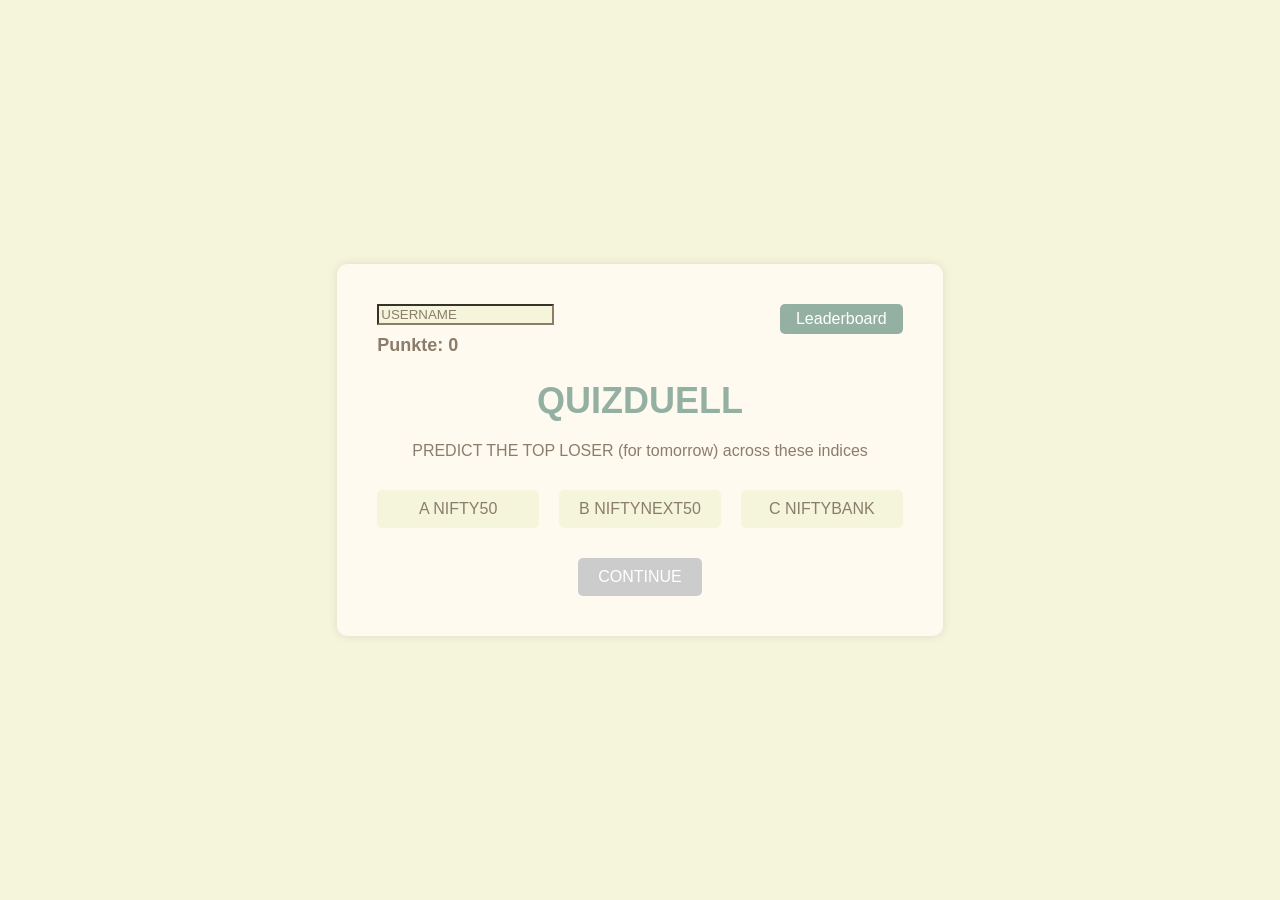
==== index.html @ 58bdf98a "website" ====
<!DOCTYPE html>
<html lang="en">
<head>
    <meta charset="UTF-8">
    <meta name="viewport" content="width=device-width, initial-scale=1.0">
    <title>QuizDuell</title>
    <link rel="stylesheet" href="styles.css">
</head>
<body>
    <div class="container">
        <div id="ende">
        
        <div class="u-l-wrapper">
           <div class="username-field">
              <input type="text" id="username" placeholder="USERNAME">
           </div>
           <button class="leaderboard-btn" onclick="leaderbord()">Leaderboard</button>
        </div>
         
        <div id="score" class="score">Punkte: 0</div>
        <h1>QUIZDUELL</h1>
        <p id="question">PREDICT THE TOP LOSER (for tomorrow) across these indices</p>
        <div class="options">
            <button class="option" id="option-a" onclick="checkAnswer('a')">A NIFTY50</button>
            <button class="option" id="option-b" onclick="checkAnswer('b')">B NIFTYNEXT50</button>
            <button class="option" id="option-c" onclick="checkAnswer('c')">C NIFTYBANK</button>
        </div>
        
        <button class="continue" onclick="nextQuestion()" disabled>CONTINUE</button>
        </div>
        </div>
    <script src="script.js"></script>
</body>
</html>
---- styles.css ----
body {
  background: linear-gradient(90deg, var(--color-1) 0%, var(--color-1) 25%, var(--color-2) 25%, var(--color-2) 50%, var(--color-3) 50%, var(--color-3) 75%, var(--color-4) 75%, var(--color-4) 100%);
}body {
    font-family: Arial, sans-serif;
    margin: 0;
    padding: 0;
    background-color: #f5f5dc;
    display: flex;
    justify-content: center;
    align-items: center;
    height: 100vh;
}

.container {
    max-width: 600px;
    padding: 40px;
    background-color: #fffaf0;
    box-shadow: 0 0 10px rgba(0, 0, 0, 0.1);
    text-align: center;
    border-radius: 10px;
    position: relative;
}

.username {
    font-size: 18px;
    font-weight: bold;
    text-align: left;
    margin-bottom: 10px;
    color: #8b7d6b;
}
.ende {
    font-size: 30px;
    font-weight: bold;
    text-align: center;
    color: #8b7d6b;
}

h1 {
    font-size: 36px;
    margin-bottom: 20px;
    color: #93B0A3;
}

p {
    font-size: 16px;
    margin-bottom: 30px;
    color: #8b7d6b;
}

.options {
    display: grid;
    grid-template-columns: repeat(3, 1fr);
    grid-gap: 20px;
    margin-bottom: 30px;
}

.option {
    padding: 10px 20px;
    font-size: 16px;
    background-color: #f5f5dc;
    color: #8b7d6b;
    border: none;
    cursor: pointer;
    border-radius: 5px;
    transition: background-color 0.3s ease;
}

.option:hover {
    background-color: #e6e6e6;
}

.option.selected {
    background-color: #0070c0;
    color: #ffffff;
}

.score {
    font-size: 18px;
    font-weight: bold;
    text-align: Left;
    color: #8b7d6b;
    color: #8b7d6b;
}

.continue {
    padding: 10px 20px;
    font-size: 16px;
    background-color: #93B0A3;
    color: #ffffff;
    border: none;
    cursor: pointer;
    border-radius: 5px;
    transition: background-color 0.3s ease;
}

.continue:hover {
    background-color: #2F4858;
}

.continue:disabled {
    background-color: #cccccc;
    cursor: not-allowed;
}
.username-field input[type="text"] {
    background-color: #f5f5dc; 
    border-color: #8b7d6b;
    
}
.username-field input::placeholder {
    color: #8b7d6b;
}
.username-field {
    text-align: left;
    margin-bottom: 10px;
}
.u-l-wrapper{
    display: flex;
    justify-content: space-between;
    align-items: center;
    width: 100%; /* oder eine spezifische Breite, je nach Design */
}
.leaderboard-btn{
    padding: 6px 16px;
    font-size: 16px;
    background-color: #93B0A3;
    color: #ffffff;
    border: none;
    cursor: pointer;
    border-radius: 5px;
    transition: background-color 0.3s ease;
}
.back-btn{
    padding: 6px 16px;
    font-size: 16px;
    background-color: #93B0A3;
    color: #ffffff;
    border: none;
    cursor: pointer;
    border-radius: 5px;
    transition: background-color 0.3s ease;
}
.back-btn:hover {
    background-color: #2F4858;
}
.leaderboard-btn:hover {
    background-color: #2F4858;
}
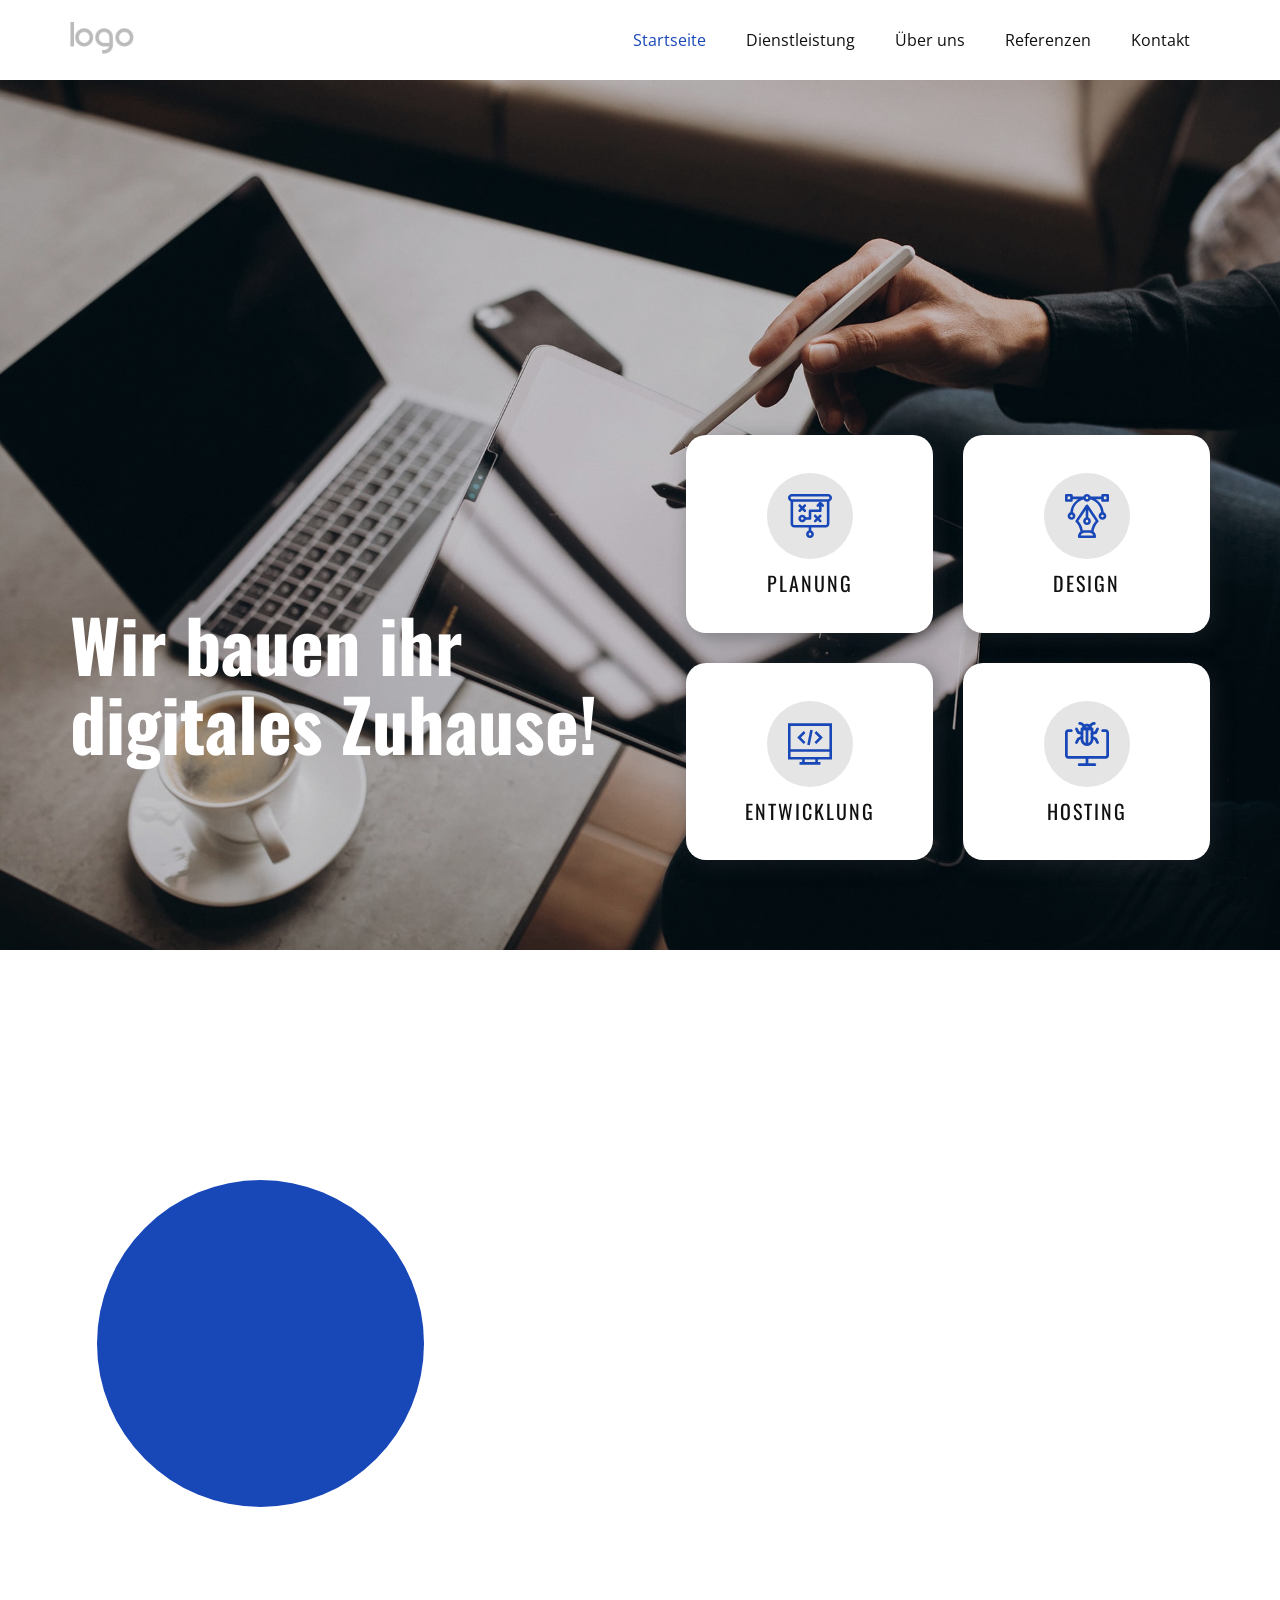
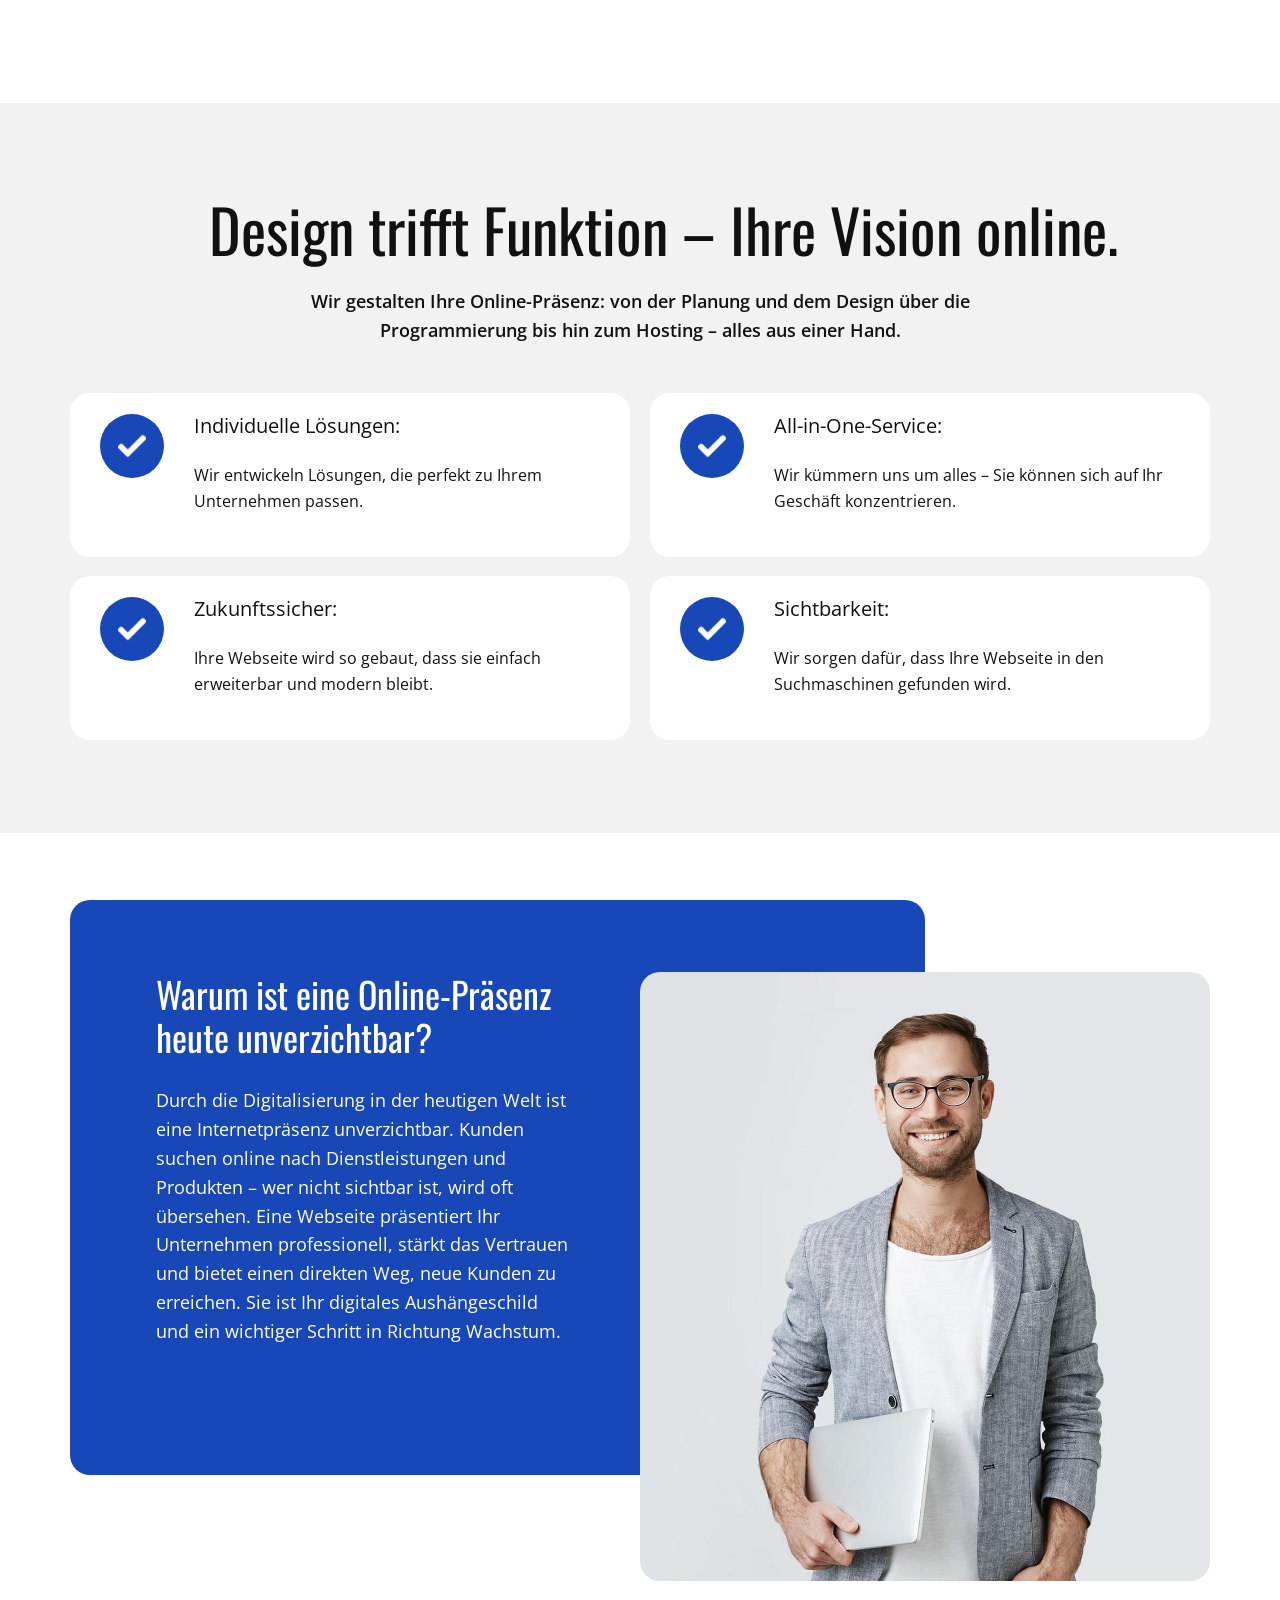
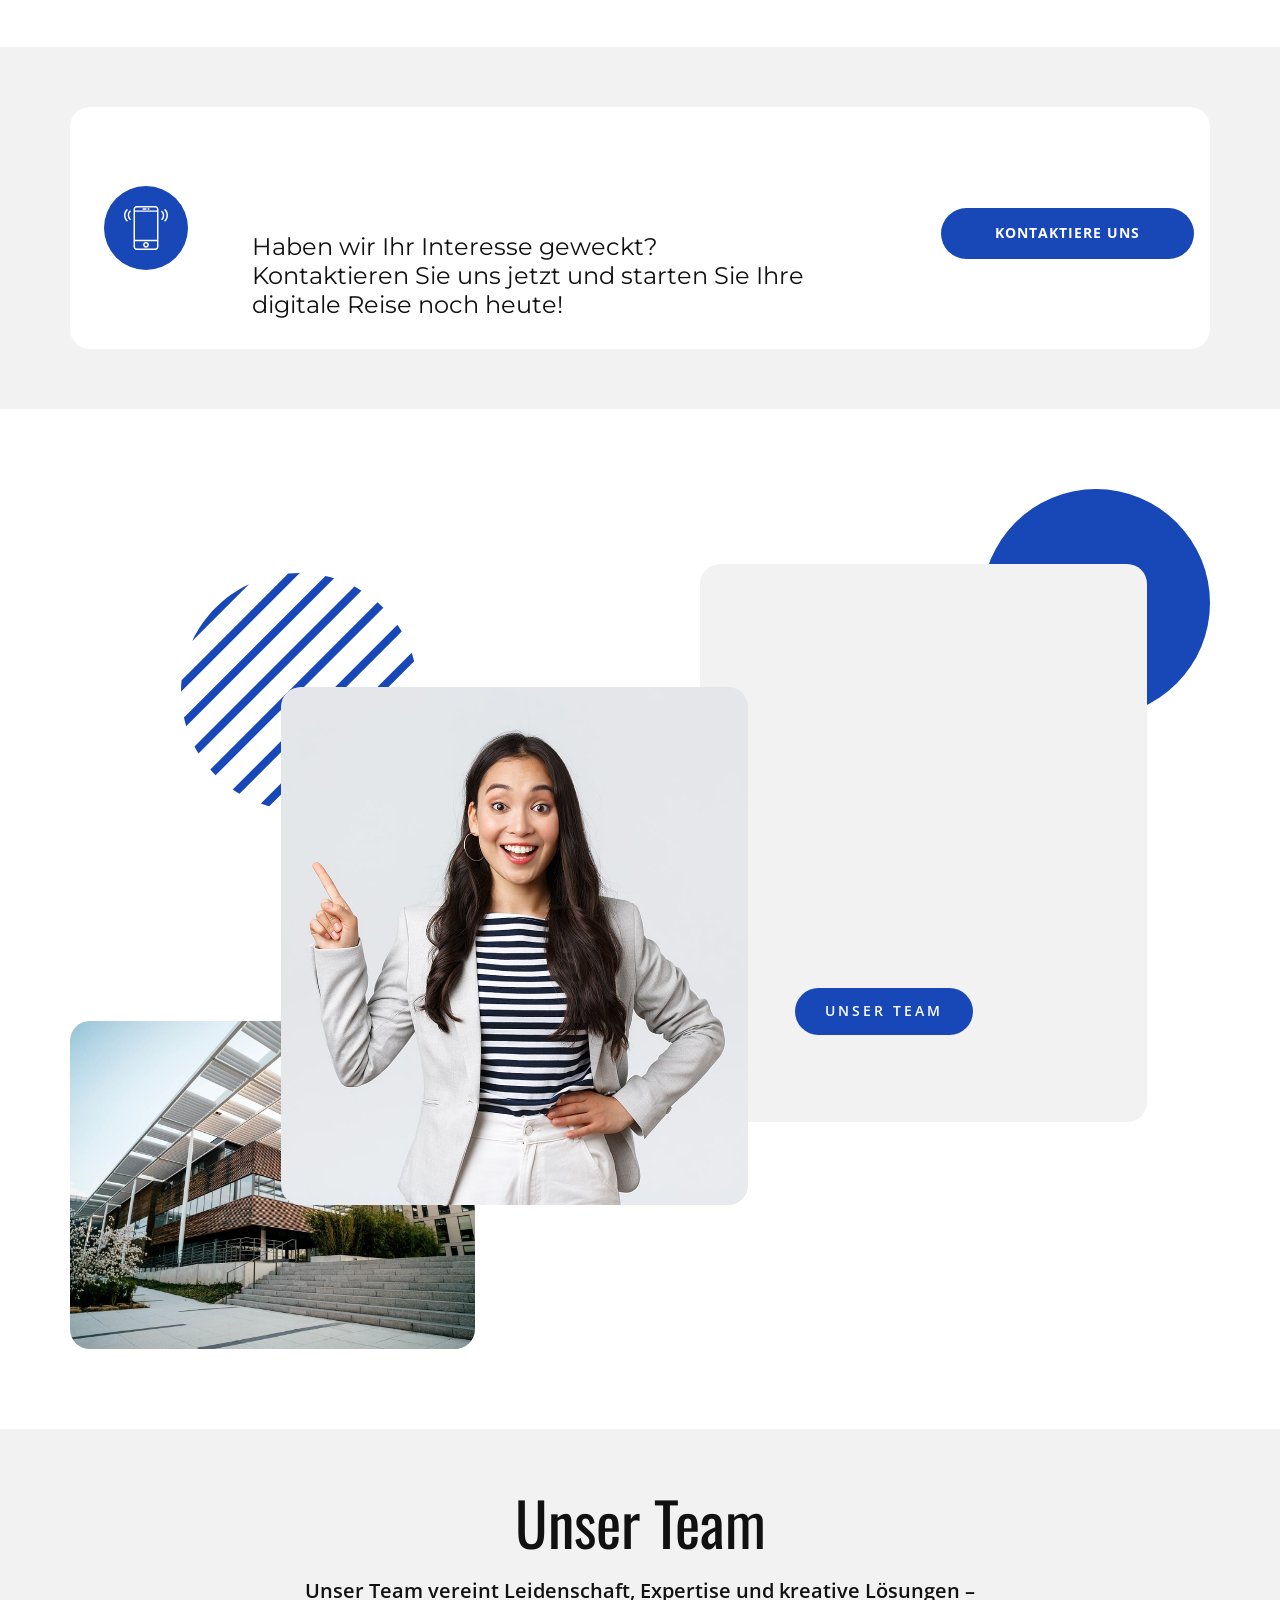
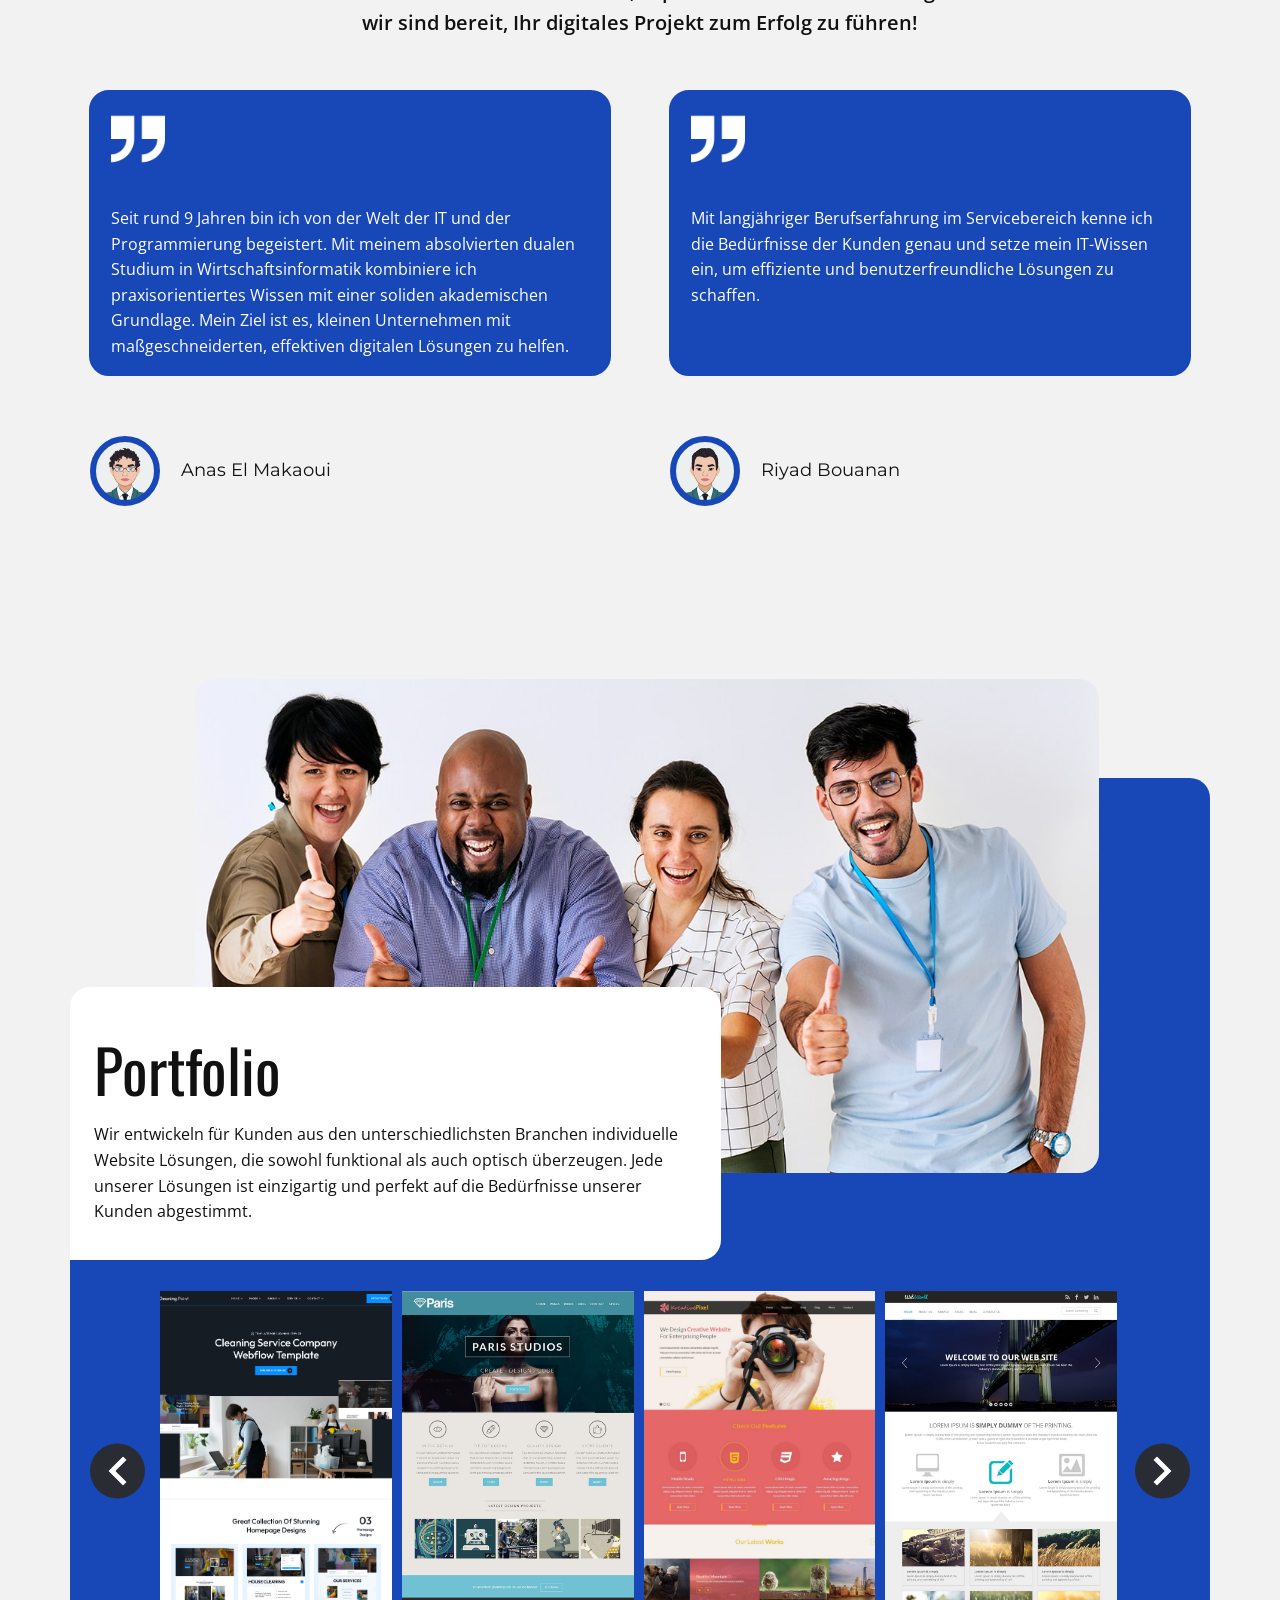
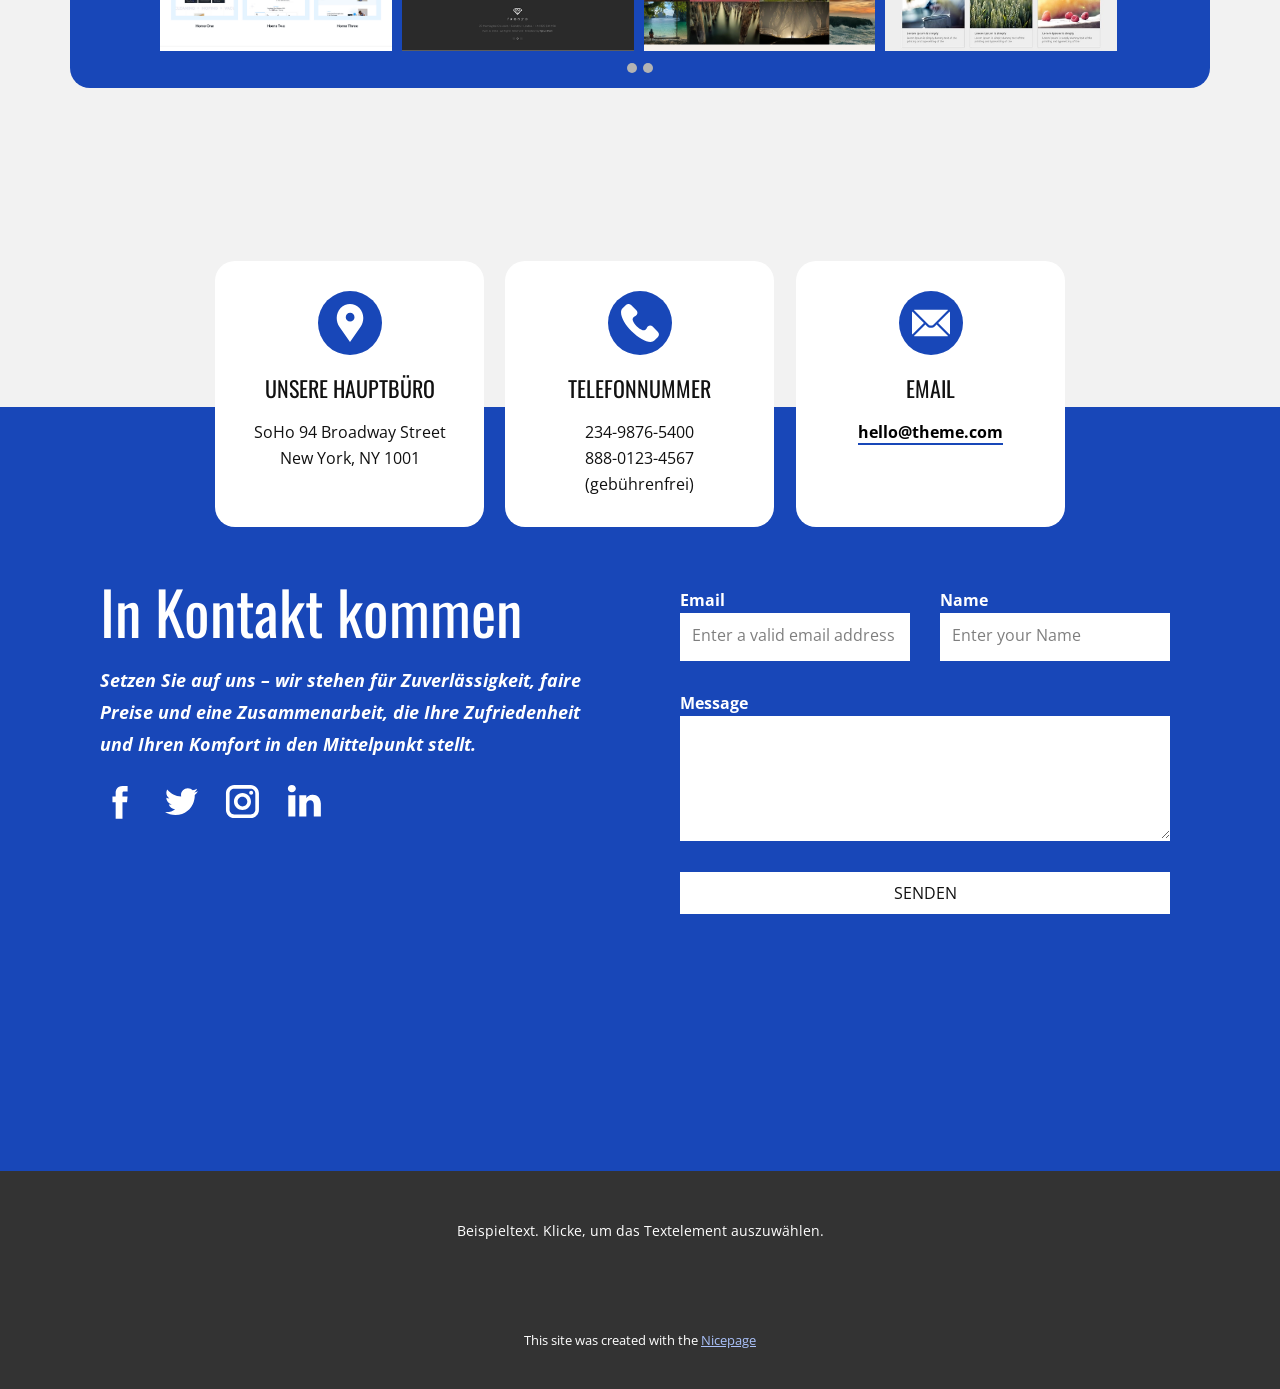
==== commit 592ef0fe: "test test" ====
--- a/index.html
+++ b/index.html
@@ -1,34 +1,598 @@
 <!DOCTYPE html>
-<html lang="en">
-<head>
-    <meta charset="UTF-8">
+<html style="font-size: 16px;" lang="de"><head>
     <meta name="viewport" content="width=device-width, initial-scale=1.0">
-    <title>QuizDuell</title>
-    <link rel="stylesheet" href="styles.css">
-</head>
-<body>
-    <div class="container">
-        <div id="ende">
-        
-        <div class="u-l-wrapper">
-           <div class="username-field">
-              <input type="text" id="username" placeholder="USERNAME">
-           </div>
-           <button class="leaderboard-btn" onclick="leaderbord()">Leaderboard</button>
-        </div>
-         
-        <div id="score" class="score">Punkte: 0</div>
-        <h1>QUIZDUELL</h1>
-        <p id="question">PREDICT THE TOP LOSER (for tomorrow) across these indices</p>
-        <div class="options">
-            <button class="option" id="option-a" onclick="checkAnswer('a')">A NIFTY50</button>
-            <button class="option" id="option-b" onclick="checkAnswer('b')">B NIFTYNEXT50</button>
-            <button class="option" id="option-c" onclick="checkAnswer('c')">C NIFTYBANK</button>
-        </div>
-        
-        <button class="continue" onclick="nextQuestion()" disabled>CONTINUE</button>
-        </div>
-        </div>
-    <script src="script.js"></script>
-</body>
-</html>+    <meta charset="utf-8">
+    <meta name="keywords" content="Mobile App-Entwicklung, Wir kreieren supertolle Designs, Erstellen Sie noch heute Ihre Traum-Website, Lass uns anfangen, Wie wir Menschen helfen, Effektive Teams, In Kontakt kommen">
+    <meta name="description" content="">
+    <title>Startseite</title>
+    <link rel="stylesheet" href="nicepage.css" media="screen">
+<link rel="stylesheet" href="index.css" media="screen">
+    <script class="u-script" type="text/javascript" src="jquery.js" defer=""></script>
+    <script class="u-script" type="text/javascript" src="nicepage.js" defer=""></script>
+    <meta name="generator" content="Nicepage 7.3.1, nicepage.com">
+    <meta name="referrer" content="origin">
+    
+    
+    
+    
+    
+    
+    
+    
+    
+    
+    
+    <link id="u-theme-google-font" rel="stylesheet" href="https://fonts.googleapis.com/css?family=Oswald:200,300,400,500,600,700|Open+Sans:300,300i,400,400i,500,500i,600,600i,700,700i,800,800i">
+    <link id="u-page-google-font" rel="stylesheet" href="https://fonts.googleapis.com/css?family=Oswald:200,300,400,500,600,700|Montserrat:100,100i,200,200i,300,300i,400,400i,500,500i,600,600i,700,700i,800,800i,900,900i">
+    <script type="application/ld+json">{
+		"@context": "http://schema.org",
+		"@type": "Organization",
+		"name": "",
+		"logo": "images/default-logo.png"
+}</script>
+    <meta name="theme-color" content="#1847b8">
+    <meta property="og:title" content="Startseite">
+    <meta property="og:type" content="website">
+  <meta data-intl-tel-input-cdn-path="intlTelInput/"></head>
+  <body data-home-page="Startseite.html" data-home-page-title="Startseite" data-path-to-root="./" data-include-products="false" class="u-body u-xl-mode" data-lang="de"><header class="u-clearfix u-header u-header" id="header"><div class="u-clearfix u-sheet u-sheet-1">
+        <a href="#" class="u-image u-logo u-image-1">
+          <img src="images/default-logo.png" class="u-logo-image u-logo-image-1">
+        </a>
+        <nav class="u-menu u-menu-one-level u-offcanvas u-menu-1">
+          <div class="menu-collapse" style="font-size: 1rem; letter-spacing: 0px;">
+            <a class="u-button-style u-custom-left-right-menu-spacing u-custom-padding-bottom u-custom-top-bottom-menu-spacing u-hamburger-link u-nav-link u-text-active-palette-1-base u-text-hover-palette-2-base" href="#">
+              <svg class="u-svg-link" viewBox="0 0 24 24"><use xlink:href="#menu-hamburger"></use></svg>
+              <svg class="u-svg-content" version="1.1" id="menu-hamburger" viewBox="0 0 16 16" x="0px" y="0px" xmlns:xlink="http://www.w3.org/1999/xlink" xmlns="http://www.w3.org/2000/svg"><g><rect y="1" width="16" height="2"></rect><rect y="7" width="16" height="2"></rect><rect y="13" width="16" height="2"></rect>
+</g></svg>
+            </a>
+          </div>
+          <div class="u-custom-menu u-nav-container">
+            <ul class="u-nav u-unstyled u-nav-1"><li class="u-nav-item"><a class="u-button-style u-nav-link u-text-active-palette-1-base u-text-hover-palette-2-base" href="#" style="padding: 10px 20px;">Startseite</a>
+</li><li class="u-nav-item"><a class="u-button-style u-nav-link u-text-active-palette-1-base u-text-hover-palette-2-base" href="./#carousel_fd61" data-page-id="201473703" style="padding: 10px 20px;">Dienstleistung</a>
+</li><li class="u-nav-item"><a class="u-button-style u-nav-link u-text-active-palette-1-base u-text-hover-palette-2-base" href="./#sec-9e59" data-page-id="201473703" style="padding: 10px 20px;">Über uns</a>
+</li><li class="u-nav-item"><a class="u-button-style u-nav-link u-text-active-palette-1-base u-text-hover-palette-2-base" href="./#sec-6caf" data-page-id="201473703" style="padding: 10px 20px;">Referenzen</a>
+</li><li class="u-nav-item"><a class="u-button-style u-nav-link u-text-active-palette-1-base u-text-hover-palette-2-base" href="./#carousel_7650" data-page-id="201473703" style="padding: 10px 20px;">Kontakt</a>
+</li></ul>
+          </div>
+          <div class="u-custom-menu u-nav-container-collapse">
+            <div class="u-black u-container-style u-inner-container-layout u-opacity u-opacity-95 u-sidenav">
+              <div class="u-inner-container-layout u-sidenav-overflow">
+                <div class="u-menu-close"></div>
+                <ul class="u-align-center u-nav u-popupmenu-items u-unstyled u-nav-2"><li class="u-nav-item"><a class="u-button-style u-nav-link" href="#">Startseite</a>
+</li><li class="u-nav-item"><a class="u-button-style u-nav-link" href="./#carousel_fd61" data-page-id="201473703">Dienstleistung</a>
+</li><li class="u-nav-item"><a class="u-button-style u-nav-link" href="./#sec-9e59" data-page-id="201473703">Über uns</a>
+</li><li class="u-nav-item"><a class="u-button-style u-nav-link" href="./#sec-6caf" data-page-id="201473703">Referenzen</a>
+</li><li class="u-nav-item"><a class="u-button-style u-nav-link" href="./#carousel_7650" data-page-id="201473703">Kontakt</a>
+</li></ul>
+              </div>
+            </div>
+            <div class="u-black u-menu-overlay u-opacity u-opacity-70"></div>
+          </div>
+        </nav>
+      </div></header> 
+    <section class="u-align-right u-clearfix u-container-align-right u-image u-shading u-section-1" id="sec-2e45">
+      <div class="u-clearfix u-sheet u-sheet-1">
+        <h1 class="u-align-left u-custom-font u-font-oswald u-text u-text-body-alt-color u-text-1"> Wir bauen ihr digitales Zuhause!</h1>
+        <div class="u-list u-list-1">
+          <div class="u-repeater u-repeater-1">
+            <div class="u-align-center u-container-align-center u-container-style u-hover-feature u-list-item u-radius-20 u-repeater-item u-shape-round u-video-cover u-white u-list-item-1">
+              <div class="u-container-layout u-similar-container u-valign-middle u-container-layout-1">
+                <span class="u-grey-10 u-hover-feature u-icon u-icon-circle u-text-palette-1-base u-icon-1"><svg class="u-svg-link" preserveAspectRatio="xMidYMin slice" viewBox="0 0 512 512" style=""><use xlink:href="#svg-d293"></use></svg><svg class="u-svg-content" viewBox="0 0 512 512" x="0px" y="0px" id="svg-d293" style="enable-background:new 0 0 512 512;"><g><g><path d="M386.607,304.394L367.213,285l19.393-19.393c5.859-5.858,5.859-15.356,0-21.214c-5.857-5.858-15.355-5.858-21.213,0    L346,263.787l-19.394-19.394c-5.857-5.858-15.355-5.858-21.213,0c-5.858,5.858-5.858,15.355,0,21.213L324.787,285l-19.393,19.393    c-5.858,5.858-5.858,15.355,0,21.213c5.857,5.857,15.355,5.858,21.213,0L346,306.213l19.394,19.394    c5.857,5.857,15.355,5.858,21.213,0C392.465,319.749,392.465,310.252,386.607,304.394z"></path>
+</g>
+</g><g><g><path d="M206.607,184.394L187.213,165l19.393-19.393c5.858-5.858,5.858-15.355,0-21.213c-5.857-5.858-15.355-5.858-21.213,0    L166,143.787l-19.394-19.394c-5.857-5.858-15.355-5.858-21.213,0c-5.858,5.858-5.858,15.355,0,21.213L144.787,165l-19.393,19.393    c-5.859,5.858-5.859,15.356,0,21.214c5.857,5.857,15.355,5.858,21.213,0L166,186.213l19.394,19.394    c5.857,5.857,15.355,5.858,21.213,0C212.465,199.749,212.465,190.252,206.607,184.394z"></path>
+</g>
+</g><g><g><path d="M416.606,124.394l-30-30c-0.029-0.029-0.06-0.052-0.089-0.081c-5.916-5.822-15.373-5.668-21.124,0.081l-30,30    c-5.858,5.858-5.858,15.355,0,21.213c5.857,5.858,15.355,5.858,21.213,0l4.394-4.394V180H256c-8.284,0-15,6.716-15,15v75h-32.58    c-6.192-17.459-22.865-30-42.42-30c-24.813,0-45,20.187-45,45s20.187,45,45,45c19.555,0,36.228-12.541,42.42-30H256    c8.284,0,15-6.716,15-15v-75h105c8.284,0,15-6.716,15-15v-53.787l4.394,4.394C398.322,148.535,402.161,150,406,150    s7.678-1.465,10.606-4.393C422.464,139.749,422.464,130.252,416.606,124.394z M166,300c-8.271,0-15-6.729-15-15s6.729-15,15-15    s15,6.729,15,15S174.271,300,166,300z"></path>
+</g>
+</g><g><g><path d="M467,0H45C20.187,0,0,20.187,0,45c0,19.555,12.541,36.228,30,42.42V345c0,24.813,20.187,45,45,45h166v34.58    c-17.459,6.192-30,22.865-30,42.42c0,24.813,20.187,45,45,45s45-20.187,45-45c0-19.555-12.541-36.228-30-42.42V390h166    c24.813,0,45-20.187,45-45V87.42c17.459-6.192,30-22.865,30-42.42C512,20.187,491.813,0,467,0z M256,482c-8.271,0-15-6.729-15-15    s6.729-15,15-15s15,6.729,15,15S264.271,482,256,482z M452,345c0,8.271-6.729,15-15,15H75c-8.271,0-15-6.729-15-15V90h392V345z     M467,60H45c-8.271,0-15-6.729-15-15s6.729-15,15-15h422c8.271,0,15,6.729,15,15S475.271,60,467,60z"></path>
+</g>
+</g></svg></span>
+                <h4 class="u-text u-text-2">Planung</h4>
+              </div>
+            </div>
+            <div class="u-align-center u-container-align-center u-container-style u-hover-feature u-list-item u-radius-20 u-repeater-item u-shape-round u-video-cover u-white u-list-item-2">
+              <div class="u-container-layout u-similar-container u-valign-middle u-container-layout-2">
+                <span class="u-grey-10 u-hover-feature u-icon u-icon-circle u-text-palette-1-base u-icon-2"><svg class="u-svg-link" preserveAspectRatio="xMidYMin slice" viewBox="0 0 512 512" style=""><use xlink:href="#svg-ddc0"></use></svg><svg class="u-svg-content" viewBox="0 0 512 512" x="0px" y="0px" id="svg-ddc0" style="enable-background:new 0 0 512 512;"><g><g><path d="M497,0h-60c-8.284,0-15,6.716-15,15v15H298.42C292.228,12.542,275.555,0,256,0s-36.228,12.542-42.42,30H90V15    c0-8.284-6.716-15-15-15H15C6.716,0,0,6.716,0,15v60c0,8.284,6.716,15,15,15h60c8.284,0,15-6.716,15-15V59.8h62.377    c-54.116,34.274-87.012,92.175-90.969,153.642C43.738,219.518,31,236.294,31,256c0,24.813,20.187,45,45,45s45-20.187,45-45    c0-19.38-12.315-35.938-29.53-42.26c5.326-70.647,56.198-131.494,124.226-148.758C223.07,79.794,238.361,90,256,90    c17.639,0,32.93-10.206,40.304-25.017c68.029,17.264,118.9,78.111,124.226,148.758C403.315,220.062,391,236.62,391,256    c0,24.813,20.187,45,45,45s45-20.187,45-45c0-19.706-12.738-36.482-30.408-42.558C446.627,151.852,413.633,94.207,359.623,60H422    v15c0,8.284,6.716,15,15,15h60c8.284,0,15-6.716,15-15V15C512,6.716,505.284,0,497,0z M60,60H30V30h30V60z M76,271    c-8.271,0-15-6.729-15-15s6.729-15,15-15s15,6.729,15,15S84.271,271,76,271z M256,60c-8.271,0-15-6.729-15-15s6.729-15,15-15    s15,6.729,15,15S264.271,60,256,60z M436,241c8.271,0,15,6.729,15,15s-6.729,15-15,15s-15-6.729-15-15S427.729,241,436,241z     M482,60h-30V30h30V60z"></path>
+</g>
+</g><g><g><path d="M388.48,307.679l-120-179.999c-0.004-0.006-0.009-0.012-0.013-0.019c-0.043-0.064-0.09-0.125-0.134-0.188    c-0.206-0.299-0.423-0.587-0.649-0.868c-6.321-7.854-18.357-7.324-24.017,0.868c-0.044,0.063-0.091,0.124-0.134,0.188    c-0.004,0.007-0.009,0.012-0.013,0.019l-120,180c-3.967,5.949-3.182,13.871,1.874,18.927    c29.927,29.927,48.975,69.047,54.164,110.901c-2.329,1.883-4.578,3.899-6.71,6.081C158.759,458.001,151,476.97,151,497    c0,8.284,6.716,15,15,15h180c8.284,0,15-6.716,15-15c0-20.03-7.759-38.999-21.847-53.412c-2.133-2.182-4.381-4.198-6.711-6.081    c5.188-41.856,24.236-80.976,54.163-110.9C391.662,321.551,392.447,313.628,388.48,307.679z M256,301c8.271,0,15,6.729,15,15    s-6.729,15-15,15s-15-6.729-15-15S247.729,301,256,301z M183.558,482c6.241-17.833,23.159-31,42.442-31h60    c19.283,0,36.201,13.167,42.442,31H183.558z M304.245,423.283C298.345,421.777,292.229,421,286,421h-60    c-6.229,0-12.345,0.777-18.245,2.284c-7.02-40.429-25.251-78.221-52.65-108.899L241,185.542v88.039    c-17.459,6.192-30,22.865-30,42.42c0,24.813,20.187,45,45,45s45-20.187,45-45c0-19.555-12.541-36.228-30-42.42v-88.039    l85.896,128.843C329.496,345.06,311.264,382.853,304.245,423.283z"></path>
+</g>
+</g></svg></span>
+                <h4 class="u-text u-text-3">Design</h4>
+              </div>
+            </div>
+            <div class="u-align-center u-container-align-center u-container-style u-hover-feature u-list-item u-radius-20 u-repeater-item u-shape-round u-video-cover u-white u-list-item-3">
+              <div class="u-container-layout u-similar-container u-valign-middle u-container-layout-3">
+                <span class="u-grey-10 u-hover-feature u-icon u-icon-circle u-text-palette-1-base u-icon-3"><svg class="u-svg-link" preserveAspectRatio="xMidYMin slice" viewBox="0 0 512 512" style=""><use xlink:href="#svg-ce99"></use></svg><svg class="u-svg-content" viewBox="0 0 512 512" x="0px" y="0px" id="svg-ce99" style="enable-background:new 0 0 512 512;"><g><g><path d="M0,15.845v420.259h164.332v30.049h-30.036v30.001h243.407v-30.001h-30.036v-30.049H512V15.845H0z M317.665,466.153    H194.334v-30.049h123.332V466.153z M481.999,406.103H30.001v-60.075h451.997V406.103z M481.999,316.027H30.001V45.847h451.997    V316.027z"></path>
+</g>
+</g><g><g><polygon points="203.943,126.712 182.729,105.498 107.29,180.937 182.729,256.375 203.943,235.161 149.718,180.937   "></polygon>
+</g>
+</g><g><g><polygon points="329.271,105.498 308.057,126.712 362.282,180.937 308.057,235.161 329.271,256.375 404.709,180.937   "></polygon>
+</g>
+</g><g><g><rect x="166.742" y="165.947" transform="matrix(0.1951 -0.9808 0.9808 0.1951 28.5815 396.7237)" width="178.511" height="30.002"></rect>
+</g>
+</g></svg></span>
+                <h4 class="u-text u-text-4">Entwicklung</h4>
+              </div>
+            </div>
+            <div class="u-align-center u-container-align-center u-container-style u-hover-feature u-list-item u-radius-20 u-repeater-item u-shape-round u-video-cover u-white u-list-item-4">
+              <div class="u-container-layout u-similar-container u-valign-middle u-container-layout-4">
+                <span class="u-grey-10 u-hover-feature u-icon u-icon-circle u-text-palette-1-base u-icon-4"><svg class="u-svg-link" preserveAspectRatio="xMidYMin slice" viewBox="0 0 24 24" style=""><use xlink:href="#svg-4417"></use></svg><svg class="u-svg-content" viewBox="0 0 24 24" id="svg-4417"><path d="m22.25 20h-20.5c-.965 0-1.75-.785-1.75-1.75v-12.5c0-.965.785-1.75 1.75-1.75h1.68c.414 0 .75.336.75.75s-.336.75-.75.75h-1.68c-.136 0-.25.114-.25.25v12.5c0 .136.114.25.25.25h20.5c.136 0 .25-.114.25-.25v-12.5c0-.136-.114-.25-.25-.25h-1.68c-.414 0-.75-.336-.75-.75s.336-.75.75-.75h1.68c.965 0 1.75.785 1.75 1.75v12.5c0 .965-.785 1.75-1.75 1.75z"></path><path d="m16.25 24h-8.5c-.414 0-.75-.336-.75-.75s.336-.75.75-.75h8.5c.414 0 .75.336.75.75s-.336.75-.75.75z"></path><path d="m12 24c-.414 0-.75-.336-.75-.75v-4c0-.414.336-.75.75-.75s.75.336.75.75v4c0 .414-.336.75-.75.75z"></path><path d="m14 4.5h-4c-.414 0-.75-.336-.75-.75 0-1.517 1.233-2.75 2.75-2.75s2.75 1.233 2.75 2.75c0 .414-.336.75-.75.75zm-3-1.5h2c-.229-.304-.591-.5-1-.5s-.771.196-1 .5z"></path><path d="m13.601 3.3c-.069 0-.139-.01-.208-.029-.398-.115-.628-.53-.513-.929.397-1.379 1.68-2.342 3.12-2.342.414 0 .75.336.75.75s-.336.75-.75.75c-.775 0-1.466.518-1.679 1.258-.095.328-.395.542-.72.542z"></path><path d="m10.399 3.3c-.326 0-.625-.214-.72-.542-.213-.74-.904-1.258-1.679-1.258-.414 0-.75-.336-.75-.75s.336-.75.75-.75c1.44 0 2.723.963 3.121 2.342.115.398-.115.813-.513.929-.07.019-.14.029-.209.029z"></path><path d="m14.75 7c-.336 0-.642-.228-.727-.568-.101-.401.144-.809.545-.909l1.666-.416.846-1.691c.186-.371.636-.521 1.006-.336.371.186.521.636.335 1.006l-1 2c-.098.196-.276.34-.489.393l-2 .5c-.061.014-.122.021-.182.021z"></path><path d="m17.75 12c-.275 0-.54-.151-.671-.415l-.886-1.771-1.771-.858c-.373-.181-.528-.629-.348-1.002s.629-.527 1.002-.348l2 .97c.149.072.27.191.344.34l1 2c.185.37.035.82-.335 1.006-.107.053-.222.078-.335.078z"></path><path d="m9.25 7c-.06 0-.121-.007-.182-.022l-2-.5c-.213-.053-.391-.197-.489-.393l-1-2c-.185-.37-.035-.82.335-1.006.372-.185.821-.035 1.006.336l.846 1.691 1.666.416c.402.101.646.508.545.909-.084.341-.391.569-.727.569z"></path><path d="m6.25 12c-.113 0-.227-.025-.335-.079-.371-.186-.521-.636-.335-1.006l1-2c.074-.148.195-.268.344-.34l2-.97c.372-.178.821-.025 1.001.348.181.373.025.821-.348 1.002l-1.77.858-.886 1.771c-.131.265-.397.416-.671.416z"></path><path d="m12 13c-1.93 0-3.5-1.57-3.5-3.5v-5.75c0-.414.336-.75.75-.75h5.5c.414 0 .75.336.75.75v5.75c0 1.93-1.57 3.5-3.5 3.5zm-2-8.5v5c0 1.103.897 2 2 2s2-.897 2-2v-5z"></path><path d="m12 13c-.414 0-.75-.336-.75-.75v-8.5c0-.414.336-.75.75-.75s.75.336.75.75v8.5c0 .414-.336.75-.75.75z"></path></svg></span>
+                <h4 class="u-text u-text-5">Hosting</h4>
+              </div>
+            </div>
+          </div>
+        </div>
+      </div>
+      
+      
+      
+      
+      
+      
+      
+      
+    </section>
+    <section class="u-clearfix u-section-2" id="carousel_fd61">
+      <div class="u-clearfix u-sheet u-valign-middle u-sheet-1">
+        <div class="data-layout-selected u-clearfix u-expanded-width u-layout-wrap u-layout-wrap-1">
+          <div class="u-layout">
+            <div class="u-layout-row">
+              <div class="u-align-center u-container-align-center u-container-style u-layout-cell u-size-20-lg u-size-20-xl u-size-28-md u-size-28-sm u-size-28-xs u-layout-cell-1">
+                <div class="u-container-layout u-container-layout-1">
+                  <div class="u-expanded-width-xs u-palette-1-base u-preserve-proportions u-shape u-shape-circle u-shape-1" data-animation-name="customAnimationIn" data-animation-duration="1000" data-animation-delay="0">
+                    <div class="u-preserve-proportions-child" style="padding-top: 100%;"></div>
+                  </div>
+                  <img class="u-image u-image-contain u-image-round u-radius-30 u-image-1" src="images/phone-2-min.png" alt="" data-image-width="406" data-image-height="718" data-animation-name="customAnimationIn" data-animation-duration="1000" data-animation-delay="500">
+                </div>
+              </div>
+              <div class="u-align-left u-container-align-left u-container-style u-layout-cell u-size-32-md u-size-32-sm u-size-32-xs u-size-40-lg u-size-40-xl u-layout-cell-2">
+                <div class="u-container-layout u-container-layout-2">
+                  <h5 class="u-custom-font u-text u-text-font u-text-1" data-animation-name="customAnimationIn" data-animation-duration="1000" data-animation-delay="1000">Unsere dienstleistungen</h5>
+                  <h2 class="u-text u-text-2" data-animation-name="customAnimationIn" data-animation-duration="1000" data-animation-delay="500"> Was wir für Sie tun!</h2>
+                  <p class="u-text u-text-3" data-animation-name="customAnimationIn" data-animation-duration="1000" data-animation-delay="500"> Wir bieten Ihnen ganzheitliche Weblösungen, die Ihr Unternehmen optimal im digitalen Raum positionieren. Von der Konzeption bis zur Umsetzung und darüber hinaus – unsere Leistungen sind darauf ausgelegt, Ihre Ziele effektiv zu erreichen.</p>
+                  <ul class="u-custom-list u-text u-text-default u-text-4" data-animation-name="customAnimationIn" data-animation-duration="1000" data-animation-delay="500">
+                    <li>
+                      <div class="u-list-icon u-text-palette-2-base">
+                        <div xmlns="http://www.w3.org/2000/svg" xmlns:xlink="http://www.w3.org/1999/xlink" version="1.1" xml:space="preserve" class="u-svg-content" style="">►</div>
+                      </div>
+                    </li>
+                    <li>
+                      <div class="u-list-icon u-text-palette-2-base">
+                        <div xmlns="http://www.w3.org/2000/svg" xmlns:xlink="http://www.w3.org/1999/xlink" version="1.1" xml:space="preserve" class="u-svg-content" style="">►</div>
+                      </div> Webdesign und -entwicklung
+                    </li>
+                    <li>
+                      <div class="u-list-icon u-text-palette-2-base">
+                        <div xmlns="http://www.w3.org/2000/svg" xmlns:xlink="http://www.w3.org/1999/xlink" version="1.1" xml:space="preserve" class="u-svg-content" style="">►</div>
+                      </div>Responsives Design für alle Endgeräte
+                    </li>
+                    <li>
+                      <div class="u-list-icon u-text-palette-2-base">
+                        <div xmlns="http://www.w3.org/2000/svg" xmlns:xlink="http://www.w3.org/1999/xlink" version="1.1" xml:space="preserve" class="u-svg-content" style="">►</div>
+                      </div>UI/UX-Design
+                    </li>
+                    <li>
+                      <div class="u-list-icon u-text-palette-2-base">
+                        <div xmlns="http://www.w3.org/2000/svg" xmlns:xlink="http://www.w3.org/1999/xlink" version="1.1" xml:space="preserve" class="u-svg-content" style="">►</div>
+                      </div>Suchmaschinenoptimierung (SEO)<br>
+                    </li>
+                    <li>
+                      <div class="u-list-icon u-text-palette-2-base">
+                        <div xmlns="http://www.w3.org/2000/svg" xmlns:xlink="http://www.w3.org/1999/xlink" version="1.1" xml:space="preserve" class="u-svg-content" style="">►</div>
+                      </div>Google Indexierung<br>
+                    </li>
+                    <li>
+                      <div class="u-list-icon u-text-palette-2-base">
+                        <div xmlns="http://www.w3.org/2000/svg" xmlns:xlink="http://www.w3.org/1999/xlink" version="1.1" xml:space="preserve" class="u-svg-content" style="">►</div>
+                      </div>Hosting und Domain-Management<br>
+                    </li>
+                    <li>
+                      <div class="u-list-icon u-text-palette-2-base">
+                        <div xmlns="http://www.w3.org/2000/svg" xmlns:xlink="http://www.w3.org/1999/xlink" version="1.1" xml:space="preserve" class="u-svg-content" style="">►</div>
+                      </div>Wartung und Support<br>
+                    </li>
+                    <li>
+                      <div class="u-list-icon u-text-palette-2-base">
+                        <div xmlns="http://www.w3.org/2000/svg" xmlns:xlink="http://www.w3.org/1999/xlink" version="1.1" xml:space="preserve" class="u-svg-content" style="">►</div>
+                      </div>
+                    </li>
+                    <li>Webanalyse<br>
+                    </li>
+                  </ul>
+                </div>
+              </div>
+            </div>
+          </div>
+        </div>
+      </div>
+    </section>
+    <section class="u-align-center-lg u-align-center-md u-align-center-xl u-align-left-sm u-align-left-xs u-clearfix u-grey-5 u-section-3" id="carousel_e8ef">
+      <div class="u-clearfix u-sheet u-valign-middle u-sheet-1">
+        <h2 class="u-text u-text-1" data-animation-name="customAnimationIn" data-animation-duration="1000" data-animation-delay="0"> Design trifft Funktion – Ihre Vision online.</h2>
+        <p class="u-text u-text-2" data-animation-name="customAnimationIn" data-animation-duration="1000" data-animation-delay="0"> Wir gestalten Ihre Online-Präsenz: von der Planung und dem Design über die Programmierung bis hin zum Hosting – alles aus einer Hand.</p>
+        <div class="u-expanded-width u-list u-list-1">
+          <div class="u-repeater u-repeater-1">
+            <div class="u-align-left u-container-align-left u-container-style u-hover-feature u-list-item u-radius-20 u-repeater-item u-shape-round u-white u-list-item-1" data-animation-name="customAnimationIn" data-animation-duration="1000" data-animation-delay="0">
+              <div class="u-container-layout u-similar-container u-container-layout-1">
+                <span class="u-file-icon u-icon u-icon-circle u-palette-1-base u-text-white u-icon-1"><img src="images/1828743-b773816f.png" alt=""></span>
+                <h5 class="u-custom-font u-hover-feature u-text u-text-font u-text-3">Individuelle Lösungen:</h5>
+                <p class="u-hover-feature u-text u-text-4"> Wir entwickeln Lösungen, die perfekt zu Ihrem Unternehmen passen.</p>
+              </div>
+            </div>
+            <div class="u-align-left u-container-align-left u-container-style u-hover-feature u-list-item u-radius-20 u-repeater-item u-shape-round u-white u-list-item-2" data-animation-name="customAnimationIn" data-animation-duration="1000" data-animation-delay="0">
+              <div class="u-container-layout u-similar-container u-container-layout-2">
+                <span class="u-file-icon u-icon u-icon-circle u-palette-1-base u-text-white u-icon-2"><img src="images/1828743-b773816f.png" alt=""></span>
+                <h5 class="u-custom-font u-hover-feature u-text u-text-font u-text-5"> All-in-One-Service:</h5>
+                <p class="u-hover-feature u-text u-text-6"> Wir kümmern uns um alles – Sie können sich auf Ihr Geschäft konzentrieren.</p>
+              </div>
+            </div>
+            <div class="u-align-left u-container-align-left u-container-style u-hover-feature u-list-item u-radius-20 u-repeater-item u-shape-round u-white u-list-item-3" data-animation-name="customAnimationIn" data-animation-duration="1000" data-animation-delay="0">
+              <div class="u-container-layout u-similar-container u-container-layout-3">
+                <span class="u-file-icon u-icon u-icon-circle u-palette-1-base u-text-white u-icon-3"><img src="images/1828743-b773816f.png" alt=""></span>
+                <h5 class="u-custom-font u-hover-feature u-text u-text-font u-text-7"> Zukunftssicher:</h5>
+                <p class="u-hover-feature u-text u-text-8"> Ihre Webseite wird so gebaut, dass sie einfach erweiterbar und modern bleibt.</p>
+              </div>
+            </div>
+            <div class="u-align-left u-container-align-left u-container-style u-hover-feature u-list-item u-radius-20 u-repeater-item u-shape-round u-white u-list-item-4" data-animation-name="customAnimationIn" data-animation-duration="1000" data-animation-delay="0">
+              <div class="u-container-layout u-similar-container u-container-layout-4">
+                <span class="u-file-icon u-icon u-icon-circle u-palette-1-base u-text-white u-icon-4"><img src="images/1828743-b773816f.png" alt=""></span>
+                <h5 class="u-custom-font u-hover-feature u-text u-text-font u-text-9"> Sichtbarkeit:</h5>
+                <p class="u-hover-feature u-text u-text-10"> Wir sorgen dafür, dass Ihre Webseite in den Suchmaschinen gefunden wird.</p>
+              </div>
+            </div>
+          </div>
+        </div>
+      </div>
+      
+      
+      
+      
+      
+      
+      
+      
+      
+      
+      
+      
+    </section>
+    <section class="u-clearfix u-section-4" id="carousel_e34a">
+      <div class="u-clearfix u-sheet u-valign-middle-md u-valign-middle-sm u-valign-middle-xl u-valign-middle-xs u-sheet-1">
+        <div class="u-expanded-width-md u-expanded-width-sm u-expanded-width-xs u-palette-1-base u-radius-20 u-shape u-shape-round u-shape-1" data-animation-name="customAnimationIn" data-animation-duration="1000" data-animation-delay="0"></div>
+        <img class="u-image u-image-round u-radius-20 u-image-1" src="images/vvv.jpg" data-image-width="1139" data-image-height="1080" data-animation-name="customAnimationIn" data-animation-duration="1000" data-animation-delay="0">
+        <div class="u-container-style u-group u-group-1" data-animation-name="customAnimationIn" data-animation-duration="1000" data-animation-delay="0">
+          <div class="u-container-layout u-container-layout-1">
+            <h3 class="u-text u-text-body-alt-color u-text-default u-text-1">Warum ist eine Online-Präsenz heute unverzichtbar?<br style="">
+            </h3>
+            <p class="u-text u-text-body-alt-color u-text-2">Durch die Digitalisierung in der heutigen Welt ist eine Internetpräsenz unverzichtbar. Kunden suchen online nach Dienstleistungen und Produkten – wer nicht sichtbar ist, wird oft übersehen. Eine Webseite präsentiert Ihr Unternehmen professionell, stärkt das Vertrauen und bietet einen direkten Weg, neue Kunden zu erreichen. Sie ist Ihr digitales Aushängeschild und ein wichtiger Schritt in Richtung Wachstum. </p>
+          </div>
+        </div>
+      </div>
+    </section>
+    <section class="u-clearfix u-grey-5 u-section-5" id="carousel_b522">
+      <div class="u-clearfix u-sheet u-valign-middle u-sheet-1">
+        <div class="data-layout-selected u-clearfix u-expanded-width u-layout-wrap u-layout-wrap-1">
+          <div class="u-layout">
+            <div class="u-layout-row">
+              <div class="u-align-center-sm u-align-center-xs u-align-left-md u-container-style u-layout-cell u-radius u-shape-round u-size-14-md u-size-14-sm u-size-14-xs u-size-8-lg u-size-8-xl u-white u-layout-cell-1">
+                <div class="u-container-layout u-valign-middle u-container-layout-1">
+                  <span class="infinite u-icon u-icon-circle u-palette-1-base u-text-white u-icon-1" title="" data-animation-name="tada" data-animation-duration="1000" data-animation-delay="0" data-animation-direction=""><svg class="u-svg-link" preserveAspectRatio="xMidYMin slice" viewBox="0 0 60 60" style=""><use xlink:href="#svg-97b5"></use></svg><svg class="u-svg-content" viewBox="0 0 60 60" x="0px" y="0px" id="svg-97b5" style="enable-background:new 0 0 60 60;"><g><path d="M42.595,0H17.405C14.977,0,13,1.977,13,4.405v51.189C13,58.023,14.977,60,17.405,60h25.189C45.023,60,47,58.023,47,55.595
+		V4.405C47,1.977,45.023,0,42.595,0z M15,8h30v38H15V8z M17.405,2h25.189C43.921,2,45,3.079,45,4.405V6H15V4.405
+		C15,3.079,16.079,2,17.405,2z M42.595,58H17.405C16.079,58,15,56.921,15,55.595V48h30v7.595C45,56.921,43.921,58,42.595,58z"></path><path d="M30,49c-2.206,0-4,1.794-4,4s1.794,4,4,4s4-1.794,4-4S32.206,49,30,49z M30,55c-1.103,0-2-0.897-2-2s0.897-2,2-2
+		s2,0.897,2,2S31.103,55,30,55z"></path><path d="M26,5h4c0.553,0,1-0.447,1-1s-0.447-1-1-1h-4c-0.553,0-1,0.447-1,1S25.447,5,26,5z"></path><path d="M33,5h1c0.553,0,1-0.447,1-1s-0.447-1-1-1h-1c-0.553,0-1,0.447-1,1S32.447,5,33,5z"></path><path d="M56.612,4.569c-0.391-0.391-1.023-0.391-1.414,0s-0.391,1.023,0,1.414c3.736,3.736,3.736,9.815,0,13.552
+		c-0.391,0.391-0.391,1.023,0,1.414c0.195,0.195,0.451,0.293,0.707,0.293s0.512-0.098,0.707-0.293
+		C61.128,16.434,61.128,9.085,56.612,4.569z"></path><path d="M52.401,6.845c-0.391-0.391-1.023-0.391-1.414,0s-0.391,1.023,0,1.414c1.237,1.237,1.918,2.885,1.918,4.639
+		s-0.681,3.401-1.918,4.638c-0.391,0.391-0.391,1.023,0,1.414c0.195,0.195,0.451,0.293,0.707,0.293s0.512-0.098,0.707-0.293
+		c1.615-1.614,2.504-3.764,2.504-6.052S54.017,8.459,52.401,6.845z"></path><path d="M4.802,5.983c0.391-0.391,0.391-1.023,0-1.414s-1.023-0.391-1.414,0c-4.516,4.516-4.516,11.864,0,16.38
+		c0.195,0.195,0.451,0.293,0.707,0.293s0.512-0.098,0.707-0.293c0.391-0.391,0.391-1.023,0-1.414
+		C1.065,15.799,1.065,9.72,4.802,5.983z"></path><path d="M9.013,6.569c-0.391-0.391-1.023-0.391-1.414,0c-1.615,1.614-2.504,3.764-2.504,6.052s0.889,4.438,2.504,6.053
+		c0.195,0.195,0.451,0.293,0.707,0.293s0.512-0.098,0.707-0.293c0.391-0.391,0.391-1.023,0-1.414
+		c-1.237-1.237-1.918-2.885-1.918-4.639S7.775,9.22,9.013,7.983C9.403,7.593,9.403,6.96,9.013,6.569z"></path>
+</g></svg></span>
+                </div>
+              </div>
+              <div class="u-align-center-sm u-align-center-xs u-container-style u-layout-cell u-size-35-lg u-size-37-xl u-size-46-md u-size-46-sm u-size-46-xs u-white u-layout-cell-2">
+                <div class="u-container-layout u-valign-middle u-container-layout-2">
+                  <h2 class="u-text u-text-default u-text-1" data-animation-name="customAnimationIn" data-animation-duration="1000" data-animation-delay="300" data-animation-direction="X"> Lass uns anfangen</h2>
+                  <h6 class="u-custom-font u-font-montserrat u-text u-text-2" data-animation-name="customAnimationIn" data-animation-duration="1000" data-animation-delay="0"> Haben wir Ihr Interesse geweckt?<br style=""> Kontaktieren Sie uns jetzt und starten Sie Ihre digitale Reise noch heute!<br>
+                  </h6>
+                </div>
+              </div>
+              <div class="u-align-center-lg u-align-center-sm u-align-center-xl u-align-center-xs u-align-left-md u-container-style u-layout-cell u-radius u-shape-round u-size-15-xl u-size-17-lg u-size-60-md u-size-60-sm u-size-60-xs u-white u-layout-cell-3">
+                <div class="u-container-layout u-valign-middle u-container-layout-3">
+                  <a href="#" class="u-btn u-btn-round u-button-style u-hover-palette-1-light-1 u-palette-1-base u-radius-50 u-btn-1" data-animation-name="customAnimationIn" data-animation-duration="1000" data-animation-delay="0">Kontaktiere uns</a>
+                </div>
+              </div>
+            </div>
+          </div>
+        </div>
+      </div>
+    </section>
+    <section class="u-align-center-lg u-align-center-md u-align-center-sm u-align-center-xs u-clearfix u-section-6" id="sec-9e59">
+      <div class="u-clearfix u-sheet u-valign-middle u-sheet-1">
+        <img class="u-image u-image-round u-radius-20 u-image-1" src="images/ret-min.jpg" data-image-width="1600" data-image-height="1067" data-animation-name="customAnimationIn" data-animation-duration="1000" data-animation-delay="0">
+        <div class="u-shape u-shape-svg u-text-palette-1-base u-shape-1" data-animation-name="customAnimationIn" data-animation-duration="1000" data-animation-delay="0">
+          <svg class="u-svg-link" preserveAspectRatio="none" viewBox="0 0 160 160" style=""><use xlink:href="#svg-db78"></use></svg>
+          <svg class="u-svg-content" viewBox="0 0 160 160" x="0px" y="0px" id="svg-db78"><path d="M114.3,152.3l38-38C144.4,130.9,130.9,144.4,114.3,152.3z M117.1,9.1l-108,108c0.8,1.6,1.7,3.2,2.7,4.8l110-110
+	C120.3,10.9,118.7,10,117.1,9.1z M97.5,2L2,97.5c0.4,2,1,4,1.5,5.9l99.9-99.9C101.5,2.9,99.5,2.4,97.5,2z M80,160c2,0,4-0.1,5.9-0.2
+	l73.9-73.9c0.1-2,0.2-3.9,0.2-5.9c0-0.6,0-1.2,0-1.9L78.1,160C78.8,160,79.4,160,80,160z M34.9,146.1c1.5,1,3,2,4.6,2.9L149,39.5
+	c-0.9-1.6-1.9-3.1-2.9-4.6L34.9,146.1z M132.7,19.8L19.8,132.7c1.2,1.3,2.3,2.6,3.6,3.9L136.6,23.4C135.3,22.2,134,21,132.7,19.8z
+	 M59.6,157.4l97.8-97.8c-0.5-1.9-1.1-3.8-1.7-5.7L53.9,155.6C55.8,156.3,57.7,156.9,59.6,157.4z M7.6,45.9L45.9,7.6
+	C29.1,15.5,15.5,29.1,7.6,45.9z M80,0c-2.6,0-5.1,0.1-7.6,0.4l-72,72C0.1,74.9,0,77.4,0,80c0,0.1,0,0.2,0,0.2L80.2,0
+	C80.2,0,80.1,0,80,0z"></path></svg>
+        </div>
+        <div class="u-palette-1-base u-shape u-shape-circle u-shape-2" data-animation-name="lightSpeedIn" data-animation-duration="700" data-animation-delay="0" data-animation-direction=""></div>
+        <div class="u-align-left u-container-align-left u-container-style u-grey-5 u-group u-hover-feature u-radius-20 u-shape-round u-group-1" data-animation-name="customAnimationIn" data-animation-duration="1000" data-animation-delay="0">
+          <div class="u-container-layout u-valign-middle u-container-layout-1">
+            <h3 class="u-text u-text-1" data-animation-name="customAnimationIn" data-animation-duration="1000" data-animation-delay="400">Über uns</h3>
+            <p class="u-text u-text-2" data-animation-name="customAnimationIn" data-animation-duration="1000" data-animation-delay="500"> NexaCraft hilft kleinen Unternehmen, sich digital zu präsentieren. Mit einfachen, aber effektiven Webseiten schaffen wir Ihnen eine starke Online-Präsenz – schnell, kostengünstig und genau auf Ihre Bedürfnisse zugeschnitten.</p>
+            <p class="u-text u-text-3"></p>
+            <a href="./#carousel_2c98" data-page-id="201473703" class="u-active-black u-border-none u-btn u-btn-round u-button-style u-hover-black u-palette-1-base u-radius-50 u-btn-1" data-animation-name="customAnimationIn" data-animation-duration="1000" data-animation-delay="0">unser team </a>
+          </div>
+        </div>
+        <img class="u-image u-image-round u-radius-20 u-image-2" src="images/fdffffff-min.jpg" data-image-width="1100" data-image-height="999" data-animation-name="customAnimationIn" data-animation-duration="1000" data-animation-delay="0" data-animation-direction="">
+      </div>
+      
+    </section>
+    <section class="u-align-center u-clearfix u-container-align-center u-grey-5 u-section-7" id="carousel_2c98">
+      <div class="u-clearfix u-sheet u-sheet-1">
+        <h2 class="u-text u-text-default u-text-1" data-animation-name="customAnimationIn" data-animation-duration="1000" data-animation-delay="0"> Unser Team</h2>
+        <p class="u-text u-text-2" data-animation-name="customAnimationIn" data-animation-duration="1000" data-animation-delay="0"> Unser Team vereint Leidenschaft, Expertise und kreative Lösungen – wir sind bereit, Ihr digitales Projekt zum Erfolg zu führen!</p>
+        <div class="u-expanded-width u-list u-list-1">
+          <div class="u-repeater u-repeater-1">
+            <div class="u-container-style u-list-item u-repeater-item">
+              <div class="u-container-layout u-similar-container u-valign-top-sm u-valign-top-xs u-container-layout-1">
+                <div class="u-border-2 u-border-palette-1-base u-container-style u-expanded-width u-group u-palette-1-base u-radius-20 u-shape-round u-group-1" data-animation-name="customAnimationIn" data-animation-duration="1000" data-animation-delay="0" data-animation-direction="X">
+                  <div class="u-container-layout u-valign-top u-container-layout-2">
+                    <span class="u-file-icon u-icon u-text-white u-icon-1" data-animation-name="customAnimationIn" data-animation-duration="1000" data-animation-delay="0"><img src="images/20878581-7c19edfa.png" alt=""></span>
+                    <p class="u-text u-text-3" data-animation-name="customAnimationIn" data-animation-duration="1000" data-animation-delay="0" data-animation-direction="">Seit rund 9 Jahren bin ich von der Welt der IT und der Programmierung begeistert. Mit meinem absolvierten dualen Studium in Wirtschaftsinformatik kombiniere ich praxisorientiertes Wissen mit einer soliden akademischen Grundlage. Mein Ziel ist es, kleinen Unternehmen mit maßgeschneiderten, effektiven digitalen Lösungen zu helfen. </p>
+                  </div>
+                </div>
+                <div class="u-border-6 u-border-palette-1-base u-image u-image-circle u-image-1" alt="" data-image-width="400" data-image-height="400" data-animation-name="customAnimationIn" data-animation-duration="1000" data-animation-delay="0" data-animation-direction=""></div>
+                <h6 class="u-custom-font u-font-montserrat u-text u-text-4" data-animation-name="customAnimationIn" data-animation-duration="1000" data-animation-delay="0">Anas El Makaoui</h6>
+              </div>
+            </div>
+            <div class="u-container-style u-list-item u-repeater-item">
+              <div class="u-container-layout u-similar-container u-valign-top-sm u-valign-top-xs u-container-layout-3">
+                <div class="u-border-2 u-border-palette-1-base u-container-style u-expanded-width u-group u-palette-1-base u-radius-20 u-shape-round u-group-2" data-animation-name="customAnimationIn" data-animation-duration="1000" data-animation-delay="0" data-animation-direction="X">
+                  <div class="u-container-layout u-valign-top u-container-layout-4">
+                    <span class="u-file-icon u-icon u-text-white u-icon-2" data-animation-name="customAnimationIn" data-animation-duration="1000" data-animation-delay="0"><img src="images/20878581-7c19edfa.png" alt=""></span>
+                    <p class="u-text u-text-default u-text-5" data-animation-name="customAnimationIn" data-animation-duration="1000" data-animation-delay="0" data-animation-direction="">Mit langjähriger Berufserfahrung im Servicebereich kenne ich die Bedürfnisse der Kunden genau und setze mein IT-Wissen ein, um effiziente und benutzerfreundliche Lösungen zu schaffen. </p>
+                  </div>
+                </div>
+                <div class="u-border-6 u-border-palette-1-base u-image u-image-circle u-image-2" alt="" data-image-width="400" data-image-height="400" data-animation-name="customAnimationIn" data-animation-duration="1000" data-animation-delay="0" data-animation-direction=""></div>
+                <h6 class="u-custom-font u-font-montserrat u-text u-text-6" data-animation-name="customAnimationIn" data-animation-duration="1000" data-animation-delay="0">Riyad Bouanan</h6>
+              </div>
+            </div>
+          </div>
+        </div>
+      </div>
+    </section>
+    <section class="u-clearfix u-grey-5 u-section-8" id="sec-6caf">
+      <div class="u-clearfix u-sheet u-sheet-1">
+        <div class="u-palette-1-dark-1 u-radius u-shape u-shape-round u-shape-1" data-animation-name="customAnimationIn" data-animation-duration="500" data-animation-delay="0"></div>
+        <img src="images/sdag-min.jpg" alt="" class="u-image u-image-round u-radius-20 u-image-1">
+        <div class="u-container-style u-group u-radius u-shape-round u-white u-group-1">
+          <div class="u-container-layout u-container-layout-1">
+            <h2 class="u-text u-text-1">Portfolio</h2>
+            <p class="u-text u-text-2"> Wir entwickeln für Kunden aus den unterschiedlichsten Branchen individuelle Website Lösungen, die sowohl funktional als auch optisch überzeugen. Jede unserer Lösungen ist einzigartig und perfekt auf die Bedürfnisse unserer Kunden abgestimmt.</p>
+          </div>
+        </div>
+        <div class="u-expanded-width u-palette-1-base u-radius u-shape u-shape-round u-shape-2" data-animation-name="customAnimationIn" data-animation-duration="500" data-animation-delay="0"></div>
+        <div id="carousel-5e33" data-interval="60000" data-u-ride="carousel" class="u-carousel u-carousel-duration-750 u-expanded-width u-slider u-slider-1">
+          <ol class="u-absolute-hcenter u-carousel-indicators u-carousel-indicators-1">
+            <li data-u-target="#carousel-5e33" class="u-active u-grey-30 u-shape-circle" data-u-slide-to="0" style="height: 10px; width: 10px;"></li>
+            <li data-u-target="#carousel-5e33" class="u-grey-30 u-shape-circle" data-u-slide-to="1" style="height: 10px; width: 10px;"></li>
+          </ol>
+          <div class="u-carousel-inner" role="listbox">
+            <div class="u-active u-align-center u-carousel-item u-container-align-center u-container-style u-slide">
+              <div class="u-container-layout u-container-layout-2">
+                <div class="custom-expanded u-container-style u-group u-shape-rectangle u-group-2">
+                  <div class="u-container-layout u-valign-bottom u-container-layout-3">
+                    <div class="custom-expanded u-gallery u-layout-grid u-lightbox u-no-transition u-show-text-on-hover u-gallery-1">
+                      <div class="u-gallery-inner u-gallery-inner-1">
+                        <div class="u-effect-fade u-gallery-item">
+                          <div class="u-back-slide" data-image-width="2880" data-image-height="4127">
+                            <img class="u-back-image u-expanded" src="images/cleaningpoint.webflow.io.png">
+                          </div>
+                          <div class="u-over-slide u-shading u-over-slide-1"></div>
+                        </div>
+                        <div class="u-effect-fade u-gallery-item">
+                          <div class="u-back-slide" data-image-width="955" data-image-height="1224">
+                            <img class="u-back-image u-expanded" src="images/Paris.jpg">
+                          </div>
+                          <div class="u-over-slide u-shading u-over-slide-2"></div>
+                        </div>
+                        <div class="u-effect-fade u-gallery-item">
+                          <div class="u-back-slide" data-image-width="1600" data-image-height="2067">
+                            <img class="u-back-image u-expanded" src="images/Creative-Website-Design-Template-PSD.jpg">
+                          </div>
+                          <div class="u-over-slide u-shading u-over-slide-3"></div>
+                        </div>
+                        <div class="u-effect-fade u-gallery-item">
+                          <div class="u-back-slide" data-image-width="954" data-image-height="1246">
+                            <img class="u-back-image u-expanded" src="images/Free-Business-Web-Template-PSD-Download-cssauthor.com_.jpg">
+                          </div>
+                          <div class="u-over-slide u-shading u-over-slide-4"></div>
+                        </div>
+                      </div>
+                    </div>
+                  </div>
+                </div>
+              </div>
+            </div>
+            <div class="custom-expanded u-align-center u-carousel-item u-container-align-center u-container-style u-slide">
+              <div class="u-container-layout u-container-layout-4">
+                <div class="custom-expanded u-absolute-hcenter u-container-style u-group u-shape-rectangle u-group-3">
+                  <div class="u-container-layout u-valign-top u-container-layout-5">
+                    <div class="custom-expanded u-gallery u-layout-grid u-lightbox u-no-transition u-show-text-on-hover u-gallery-2">
+                      <div class="u-gallery-inner u-gallery-inner-2">
+                        <div class="u-effect-fade u-gallery-item">
+                          <div class="u-back-slide" data-image-width="955" data-image-height="1079">
+                            <img class="u-back-image u-expanded" src="images/iLevel1.jpg">
+                          </div>
+                          <div class="u-over-slide u-shading u-over-slide-5"></div>
+                        </div>
+                        <div class="u-effect-fade u-gallery-item">
+                          <div class="u-back-slide" data-image-width="2880" data-image-height="3483">
+                            <img class="u-back-image u-expanded" src="images/builderss-wbs.webflow.io2.png">
+                          </div>
+                          <div class="u-over-slide u-shading u-over-slide-6"></div>
+                        </div>
+                        <div class="u-effect-fade u-gallery-item">
+                          <div class="u-back-slide" data-image-width="2880" data-image-height="4139">
+                            <img class="u-back-image u-expanded" src="images/repairx-template.webflow.io.png">
+                          </div>
+                          <div class="u-over-slide u-shading u-over-slide-7"></div>
+                        </div>
+                      </div>
+                    </div>
+                  </div>
+                </div>
+              </div>
+            </div>
+          </div>
+          <a class="u-absolute-vcenter u-carousel-control u-carousel-control-prev u-hover-palette-2-base u-palette-5-dark-3 u-shape-circle u-spacing-10 u-text-body-alt-color u-carousel-control-1" href="#carousel-5e33" role="button" data-u-slide="prev">
+            <span aria-hidden="true">
+              <svg viewBox="0 0 256 256"><g><polygon points="207.093,30.187 176.907,0 48.907,128 176.907,256 207.093,225.813 109.28,128"></polygon>
+</g></svg>
+            </span>
+            <span class="sr-only">
+              <svg viewBox="0 0 256 256"><g><polygon points="207.093,30.187 176.907,0 48.907,128 176.907,256 207.093,225.813 109.28,128"></polygon>
+</g></svg>
+            </span>
+          </a>
+          <a class="u-absolute-vcenter u-carousel-control u-carousel-control-next u-hover-palette-2-base u-palette-5-dark-3 u-shape-circle u-spacing-10 u-text-body-alt-color u-carousel-control-2" href="#carousel-5e33" role="button" data-u-slide="next">
+            <span aria-hidden="true">
+              <svg viewBox="0 0 306 306"><g id="chevron-right"><polygon points="94.35,0 58.65,35.7 175.95,153 58.65,270.3 94.35,306 247.35,153"></polygon>
+</g></svg>
+            </span>
+            <span class="sr-only">
+              <svg viewBox="0 0 306 306"><g id="chevron-right"><polygon points="94.35,0 58.65,35.7 175.95,153 58.65,270.3 94.35,306 247.35,153"></polygon>
+</g></svg>
+            </span>
+          </a>
+        </div>
+      </div>
+    </section>
+    <section class="u-clearfix u-palette-1-base u-section-9" id="carousel_7650">
+      <div class="u-expanded-width u-grey-5 u-shape u-shape-rectangle u-shape-1"></div>
+      <div class="u-list u-list-1">
+        <div class="u-repeater u-repeater-1">
+          <div class="u-align-center u-container-style u-hover-feature u-list-item u-radius-20 u-repeater-item u-shape-round u-white u-list-item-1" data-animation-name="customAnimationIn" data-animation-duration="1000" data-animation-delay="0">
+            <div class="u-container-layout u-similar-container u-valign-top u-container-layout-1">
+              <span class="u-icon u-icon-circle u-palette-1-base u-icon-1"><svg class="u-svg-link" preserveAspectRatio="xMidYMin slice" viewBox="0 0 52 52" style=""><use xlink:href="#svg-077e"></use></svg><svg class="u-svg-content" viewBox="0 0 52 52" x="0px" y="0px" id="svg-077e" style="enable-background:new 0 0 52 52;"><path style="fill:currentColor;" d="M38.853,5.324L38.853,5.324c-7.098-7.098-18.607-7.098-25.706,0h0
+	C6.751,11.72,6.031,23.763,11.459,31L26,52l14.541-21C45.969,23.763,45.249,11.72,38.853,5.324z M26.177,24c-3.314,0-6-2.686-6-6
+	s2.686-6,6-6s6,2.686,6,6S29.491,24,26.177,24z"></path></svg></span>
+              <h4 class="u-hover-feature u-text u-text-1">unserE Hauptbüro</h4>
+              <p class="u-hover-feature u-text u-text-2">SoHo 94 Broadway Street New York, NY 1001</p>
+            </div>
+          </div>
+          <div class="u-align-center u-container-style u-hover-feature u-list-item u-radius-20 u-repeater-item u-shape-round u-white u-list-item-2" data-animation-name="customAnimationIn" data-animation-duration="1000" data-animation-delay="0">
+            <div class="u-container-layout u-similar-container u-valign-top u-container-layout-2">
+              <span class="u-icon u-icon-circle u-palette-1-base u-icon-2"><svg class="u-svg-link" preserveAspectRatio="xMidYMin slice" viewBox="0 0 513.64 513.64" style=""><use xlink:href="#svg-9786"></use></svg><svg class="u-svg-content" viewBox="0 0 513.64 513.64" x="0px" y="0px" id="svg-9786" style="enable-background:new 0 0 513.64 513.64;"><g><g><path d="M499.66,376.96l-71.68-71.68c-25.6-25.6-69.12-15.359-79.36,17.92c-7.68,23.041-33.28,35.841-56.32,30.72    c-51.2-12.8-120.32-79.36-133.12-133.12c-7.68-23.041,7.68-48.641,30.72-56.32c33.28-10.24,43.52-53.76,17.92-79.36l-71.68-71.68    c-20.48-17.92-51.2-17.92-69.12,0l-48.64,48.64c-48.64,51.2,5.12,186.88,125.44,307.2c120.32,120.32,256,176.641,307.2,125.44    l48.64-48.64C517.581,425.6,517.581,394.88,499.66,376.96z"></path>
+</g>
+</g></svg></span>
+              <h4 class="u-hover-feature u-text u-text-3">Telefonnummer</h4>
+              <p class="u-hover-feature u-text u-text-4">234-9876-5400 <br style="">888-0123-4567 (gebührenfrei) 
+              </p>
+            </div>
+          </div>
+          <div class="u-align-center u-container-style u-hover-feature u-list-item u-radius-20 u-repeater-item u-shape-round u-white u-list-item-3" data-animation-name="customAnimationIn" data-animation-duration="1000" data-animation-delay="0">
+            <div class="u-container-layout u-similar-container u-valign-top u-container-layout-3">
+              <span class="u-icon u-icon-circle u-palette-1-base u-icon-3"><svg class="u-svg-link" preserveAspectRatio="xMidYMin slice" viewBox="0 0 512 512" style=""><use xlink:href="#svg-9f82"></use></svg><svg class="u-svg-content" viewBox="0 0 512 512" x="0px" y="0px" id="svg-9f82" style="enable-background:new 0 0 512 512;"><g><g><path d="M507.49,101.721L352.211,256L507.49,410.279c2.807-5.867,4.51-12.353,4.51-19.279V121    C512,114.073,510.297,107.588,507.49,101.721z"></path>
+</g>
+</g><g><g><path d="M467,76H45c-6.927,0-13.412,1.703-19.279,4.51l198.463,197.463c17.548,17.548,46.084,17.548,63.632,0L486.279,80.51    C480.412,77.703,473.927,76,467,76z"></path>
+</g>
+</g><g><g><path d="M4.51,101.721C1.703,107.588,0,114.073,0,121v270c0,6.927,1.703,13.413,4.51,19.279L159.789,256L4.51,101.721z"></path>
+</g>
+</g><g><g><path d="M331,277.211l-21.973,21.973c-29.239,29.239-76.816,29.239-106.055,0L181,277.211L25.721,431.49    C31.588,434.297,38.073,436,45,436h422c6.927,0,13.412-1.703,19.279-4.51L331,277.211z"></path>
+</g>
+</g></svg></span>
+              <h4 class="u-hover-feature u-text u-text-5">Email</h4>
+              <p class="u-hover-feature u-text u-text-6">
+                <a href="mailto:hello@theme.com" class="u-active-none u-border-2 u-border-hover-palette-1-base u-border-no-left u-border-no-right u-border-no-top u-border-palette-1-base u-btn u-button-link u-button-style u-hover-none u-none u-text-black u-text-hover-white u-btn-1">hello@theme.com</a>
+              </p>
+            </div>
+          </div>
+        </div>
+      </div>
+      <div class="data-layout-selected u-clearfix u-layout-wrap u-layout-wrap-1">
+        <div class="u-layout">
+          <div class="u-layout-row">
+            <div class="u-align-left u-container-align-left u-container-style u-layout-cell u-left-cell u-size-30 u-layout-cell-1">
+              <div class="u-container-layout u-container-layout-4">
+                <h2 class="u-text u-text-default u-text-7">In Kontakt kommen</h2>
+                <h6 class="u-custom-font u-text u-text-font u-text-8">Setzen Sie auf uns – wir stehen für Zuverlässigkeit, faire Preise und eine Zusammenarbeit, die Ihre Zufriedenheit und Ihren Komfort in den Mittelpunkt stellt. </h6>
+                <div class="u-social-icons u-spacing-20 u-social-icons-1">
+                  <a class="u-social-url" target="_blank" href="">
+                    <span class="u-icon u-icon-circle u-social-facebook u-social-icon u-icon-4"><svg class="u-svg-link" preserveAspectRatio="xMidYMin slice" viewBox="0 0 112 112" style=""><use xlink:href="#svg-f107"></use></svg><svg x="0px" y="0px" viewBox="0 0 112 112" id="svg-f107" class="u-svg-content"><path d="M75.5,28.8H65.4c-1.5,0-4,0.9-4,4.3v9.4h13.9l-1.5,15.8H61.4v45.1H42.8V58.3h-8.8V42.4h8.8V32.2 c0-7.4,3.4-18.8,18.8-18.8h13.8v15.4H75.5z"></path></svg></span>
+                  </a>
+                  <a class="u-social-url" target="_blank" href="">
+                    <span class="u-icon u-icon-circle u-social-icon u-social-twitter u-icon-5"><svg class="u-svg-link" preserveAspectRatio="xMidYMin slice" viewBox="0 0 112 112" style=""><use xlink:href="#svg-e140"></use></svg><svg x="0px" y="0px" viewBox="0 0 112 112" id="svg-e140" class="u-svg-content"><path d="M92.2,38.2c0,0.8,0,1.6,0,2.3c0,24.3-18.6,52.4-52.6,52.4c-10.6,0.1-20.2-2.9-28.5-8.2 c1.4,0.2,2.9,0.2,4.4,0.2c8.7,0,16.7-2.9,23-7.9c-8.1-0.2-14.9-5.5-17.3-12.8c1.1,0.2,2.4,0.2,3.4,0.2c1.6,0,3.3-0.2,4.8-0.7 c-8.4-1.6-14.9-9.2-14.9-18c0-0.2,0-0.2,0-0.2c2.5,1.4,5.4,2.2,8.4,2.3c-5-3.3-8.3-8.9-8.3-15.4c0-3.4,1-6.5,2.5-9.2 c9.1,11.1,22.7,18.5,38,19.2c-0.2-1.4-0.4-2.8-0.4-4.3c0.1-10,8.3-18.2,18.5-18.2c5.4,0,10.1,2.2,13.5,5.7c4.3-0.8,8.1-2.3,11.7-4.5 c-1.4,4.3-4.3,7.9-8.1,10.1c3.7-0.4,7.3-1.4,10.6-2.9C98.9,32.3,95.7,35.5,92.2,38.2z"></path></svg></span>
+                  </a>
+                  <a class="u-social-url" target="_blank" href="">
+                    <span class="u-icon u-icon-circle u-social-icon u-social-instagram u-icon-6"><svg class="u-svg-link" preserveAspectRatio="xMidYMin slice" viewBox="0 0 112 112" style=""><use xlink:href="#svg-4718"></use></svg><svg x="0px" y="0px" viewBox="0 0 112 112" id="svg-4718" class="u-svg-content"><path d="M55.9,32.9c-12.8,0-23.2,10.4-23.2,23.2s10.4,23.2,23.2,23.2s23.2-10.4,23.2-23.2S68.7,32.9,55.9,32.9z M55.9,69.4c-7.4,0-13.3-6-13.3-13.3c-0.1-7.4,6-13.3,13.3-13.3s13.3,6,13.3,13.3C69.3,63.5,63.3,69.4,55.9,69.4z"></path><path d="M79.7,26.8c-3,0-5.4,2.5-5.4,5.4s2.5,5.4,5.4,5.4c3,0,5.4-2.5,5.4-5.4S82.7,26.8,79.7,26.8z"></path><path d="M78.2,11H33.5C21,11,10.8,21.3,10.8,33.7v44.7c0,12.6,10.2,22.8,22.7,22.8h44.7c12.6,0,22.7-10.2,22.7-22.7 V33.7C100.8,21.1,90.6,11,78.2,11z M91,78.4c0,7.1-5.8,12.8-12.8,12.8H33.5c-7.1,0-12.8-5.8-12.8-12.8V33.7 c0-7.1,5.8-12.8,12.8-12.8h44.7c7.1,0,12.8,5.8,12.8,12.8V78.4z"></path></svg></span>
+                  </a>
+                  <a class="u-social-url" target="_blank" href="#">
+                    <span class="u-icon u-icon-circle u-social-icon u-social-linkedin u-icon-7"><svg class="u-svg-link" preserveAspectRatio="xMidYMin slice" viewBox="0 0 112 112" style=""><use xlink:href="#svg-438b"></use></svg><svg x="0px" y="0px" viewBox="0 0 112 112" id="svg-438b" class="u-svg-content"><path d="M33.8,96.8H14.5v-58h19.3V96.8z M24.1,30.9L24.1,30.9c-6.6,0-10.8-4.5-10.8-10.1c0-5.8,4.3-10.1,10.9-10.1 S34.9,15,35.1,20.8C35.1,26.4,30.8,30.9,24.1,30.9z M103.3,96.8H84.1v-31c0-7.8-2.7-13.1-9.8-13.1c-5.3,0-8.5,3.6-9.9,7.1 c-0.6,1.3-0.6,3-0.6,4.8V97H44.5c0,0,0.3-52.6,0-58h19.3v8.2c2.6-3.9,7.2-9.6,17.4-9.6c12.7,0,22.2,8.4,22.2,26.1V96.8z"></path></svg></span>
+                  </a>
+                </div>
+              </div>
+            </div>
+            <div class="u-container-style u-layout-cell u-right-cell u-size-30 u-layout-cell-2">
+              <div class="u-container-layout u-valign-top u-container-layout-5">
+                <div class="u-form u-form-1">
+                  <form action="https://forms.nicepagesrv.com/v2/form/process" class="u-clearfix u-form-spacing-30 u-form-vertical u-inner-form" style="padding: 10px" source="email" name="form">
+                    <div class="u-form-email u-form-group u-form-partition-factor-2">
+                      <label for="email-319a" class="u-label u-text-body-alt-color u-label-1">Email</label>
+                      <input type="email" placeholder="Enter a valid email address" id="email-319a" name="email" class="u-border-2 u-border-no-left u-border-no-right u-border-no-top u-border-white u-input u-input-rectangle" required="">
+                    </div>
+                    <div class="u-form-group u-form-name u-form-partition-factor-2">
+                      <label for="name-319a" class="u-label u-text-body-alt-color u-label-2">Name</label>
+                      <input type="text" placeholder="Enter your Name" id="name-319a" name="name" class="u-border-2 u-border-no-left u-border-no-right u-border-no-top u-border-white u-input u-input-rectangle" required="">
+                    </div>
+                    <div class="u-form-group u-form-message">
+                      <label for="message-319a" class="u-label u-text-body-alt-color u-label-3">Message</label>
+                      <textarea placeholder="​" rows="4" cols="50" id="message-319a" name="message" class="u-border-2 u-border-no-left u-border-no-right u-border-no-top u-border-white u-input u-input-rectangle" required=""></textarea>
+                    </div>
+                    <div class="u-align-left u-form-group u-form-submit">
+                      <a href="#" class="u-btn u-btn-submit u-button-style u-white u-btn-2">Senden</a>
+                      <input type="submit" value="submit" class="u-form-control-hidden">
+                    </div>
+                    <div class="u-form-send-message u-form-send-success"> Thank you! Your message has been sent. </div>
+                    <div class="u-form-send-error u-form-send-message"> Unable to send your message. Please fix errors then try again. </div>
+                    <input type="hidden" value="" name="recaptchaResponse">
+                    <input type="hidden" name="formServices" value="40cd74ec-9ca3-0fff-ca54-4ece5b07c017">
+                  </form>
+                </div>
+              </div>
+            </div>
+          </div>
+        </div>
+      </div>
+      
+      
+      
+      
+      
+      
+      
+      
+      
+    </section>
+    
+    
+    
+    <footer class="u-align-center u-clearfix u-container-align-center u-footer u-grey-80 u-footer" id="footer"><div class="u-clearfix u-sheet u-sheet-1">
+        <p class="u-small-text u-text u-text-variant u-text-1">Beispieltext. Klicke, um das Textelement auszuwählen.</p>
+      </div></footer>
+    <section class="u-backlink u-clearfix u-grey-80">
+      <p class="u-text">
+        <span>This site was created with the </span>
+        <a class="u-link" href="https://nicepage.com/" target="_blank" rel="nofollow">
+          <span>Nicepage</span>
+        </a>
+      </p>
+    </section>
+  
+</body></html>
--- a/nicepage.css
+++ b/nicepage.css
@@ -0,0 +1,44598 @@
+/*begin-commonstyles library*//*!
+ * froala_editor v4.0.6 (https://www.froala.com/wysiwyg-editor)
+ * License https://froala.com/wysiwyg-editor/terms/
+ * Copyright 2014-2021 Froala Labs
+ */
+
+.fr-clearfix::after {
+  clear: both;
+  display: block;
+  content: "";
+  height: 0; }
+
+.fr-hide-by-clipping {
+  position: absolute;
+  width: 1px;
+  height: 1px;
+  padding: 0;
+  margin: -1px;
+  overflow: hidden;
+  clip: rect(0, 0, 0, 0);
+  border: 0; }
+
+.fr-view img.fr-rounded, .fr-view .fr-img-caption.fr-rounded img {
+  border-radius: 10px;
+  -moz-border-radius: 10px;
+  -webkit-border-radius: 10px;
+  -moz-background-clip: padding;
+  -webkit-background-clip: padding-box;
+  background-clip: padding-box; }
+
+.fr-view img.fr-shadow, .fr-view .fr-img-caption.fr-shadow img {
+  -webkit-box-shadow: 10px 10px 5px 0px #cccccc;
+  -moz-box-shadow: 10px 10px 5px 0px #cccccc;
+  box-shadow: 10px 10px 5px 0px #cccccc; }
+
+.fr-view img.fr-bordered, .fr-view .fr-img-caption.fr-bordered img {
+  border: solid 5px #CCC; }
+
+.fr-view img.fr-bordered {
+  -webkit-box-sizing: content-box;
+  -moz-box-sizing: content-box;
+  box-sizing: content-box; }
+
+.fr-view .fr-img-caption.fr-bordered img {
+  -webkit-box-sizing: border-box;
+  -moz-box-sizing: border-box;
+  box-sizing: border-box; }
+
+.fr-view {
+  word-wrap: break-word; }
+  .fr-view span[style~="color:"] a {
+    color: inherit; }
+  .fr-view strong {
+    font-weight: 700; }
+  .fr-view table[border='0'] td:not([class]), .fr-view table[border='0'] th:not([class]), .fr-view table[border='0'] td[class=""], .fr-view table[border='0'] th[class=""] {
+    border-width: 0px; }
+  .fr-view table {
+    border: none;
+    border-collapse: collapse;
+    empty-cells: show;
+    max-width: 100%; }
+    .fr-view table td {
+      min-width: 5px; }
+    .fr-view table.fr-dashed-borders td, .fr-view table.fr-dashed-borders th {
+      border-style: dashed; }
+    .fr-view table.fr-alternate-rows tbody tr:nth-child(2n) {
+      background: whitesmoke; }
+    .fr-view table td, .fr-view table th {
+      border: 1px solid #DDD; }
+      .fr-view table td:empty, .fr-view table th:empty {
+        height: 20px; }
+      .fr-view table td.fr-highlighted, .fr-view table th.fr-highlighted {
+        border: 1px double red; }
+      .fr-view table td.fr-thick, .fr-view table th.fr-thick {
+        border-width: 2px; }
+    .fr-view table th {
+      background: #ececec; }
+  .fr-view hr {
+    clear: both;
+    user-select: none;
+    -o-user-select: none;
+    -moz-user-select: none;
+    -khtml-user-select: none;
+    -webkit-user-select: none;
+    -ms-user-select: none;
+    break-after: always;
+    page-break-after: always; }
+  .fr-view .fr-file {
+    position: relative; }
+    .fr-view .fr-file::after {
+      position: relative;
+      content: "\1F4CE";
+      font-weight: normal; }
+  .fr-view pre {
+    white-space: pre-wrap;
+    word-wrap: break-word;
+    overflow: visible; }
+/*  .fr-view[dir="rtl"] blockquote {
+    border-left: none;
+    border-right: solid 2px #5E35B1;
+    margin-right: 0;
+    padding-right: 5px;
+    padding-left: 0; }
+    .fr-view[dir="rtl"] blockquote blockquote {
+      border-color: #00BCD4; }
+      .fr-view[dir="rtl"] blockquote blockquote blockquote {
+        border-color: #43A047; }
+  .fr-view blockquote {
+    border-left: solid 2px #5E35B1;
+    margin-left: 0;
+    padding-left: 5px;
+    color: #5E35B1; }
+    .fr-view blockquote blockquote {
+      border-color: #00BCD4;
+      color: #00BCD4; }
+      .fr-view blockquote blockquote blockquote {
+        border-color: #43A047;
+        color: #43A047; } */
+  .fr-view span.fr-emoticon {
+    font-weight: normal;
+    font-family: "Apple Color Emoji","Segoe UI Emoji","NotoColorEmoji","Segoe UI Symbol","Android Emoji","EmojiSymbols";
+    display: inline;
+    line-height: 0; }
+    .fr-view span.fr-emoticon.fr-emoticon-img {
+      background-repeat: no-repeat !important;
+      font-size: inherit;
+      height: 1em;
+      width: 1em;
+      min-height: 20px;
+      min-width: 20px;
+      display: inline-block;
+      margin: -.1em .1em .1em;
+      line-height: 1;
+      vertical-align: middle; }
+  .fr-view .fr-text-gray {
+    color: #AAA !important; }
+  .fr-view .fr-text-bordered {
+    border-top: solid 1px #222;
+    border-bottom: solid 1px #222;
+    padding: 10px 0; }
+  .fr-view .fr-text-spaced {
+    letter-spacing: 1px; }
+  .fr-view .fr-text-uppercase {
+    text-transform: uppercase; }
+  .fr-view .fr-class-highlighted {
+    background-color: #ffff00; }
+  .fr-view .fr-class-code {
+    border-color: #cccccc;
+    border-radius: 2px;
+    -moz-border-radius: 2px;
+    -webkit-border-radius: 2px;
+    -moz-background-clip: padding;
+    -webkit-background-clip: padding-box;
+    background-clip: padding-box;
+    background: #f5f5f5;
+    padding: 10px;
+    font-family: "Courier New", Courier, monospace; }
+  .fr-view .fr-class-transparency {
+    opacity: 0.5; }
+  .fr-view img {
+    position: relative;
+    max-width: 100%; }
+    .fr-view img.fr-dib {
+      margin: 10px auto;
+      display: block;
+      float: none;
+      vertical-align: top; }
+      .fr-view img.fr-dib.fr-fil {
+        margin-left: 0;
+        text-align: left; }
+      .fr-view img.fr-dib.fr-fir {
+        margin-right: 0;
+        text-align: right; }
+    .fr-view img.fr-dii {
+      display: inline-block;
+      float: none;
+      vertical-align: bottom;
+      margin-left: 5px;
+      margin-right: 5px;
+      max-width: calc(100% - (2 * 5px)); }
+      .fr-view img.fr-dii.fr-fil {
+        float: left;
+        margin: 10px 15px 10px 0;
+        max-width: calc(100% - 5px); }
+      .fr-view img.fr-dii.fr-fir {
+        float: right;
+        margin: 10px 0 10px 15px;
+        max-width: calc(100% - 5px); }
+  .fr-view span.fr-img-caption {
+    position: relative;
+    max-width: 100%; }
+    .fr-view span.fr-img-caption.fr-dib {
+      margin: 5px auto;
+      display: block;
+      float: none;
+      vertical-align: top; }
+      .fr-view span.fr-img-caption.fr-dib.fr-fil {
+        margin-left: 0;
+        text-align: left; }
+      .fr-view span.fr-img-caption.fr-dib.fr-fir {
+        margin-right: 0;
+        text-align: right; }
+    .fr-view span.fr-img-caption.fr-dii {
+      display: inline-block;
+      float: none;
+      vertical-align: bottom;
+      margin-left: 5px;
+      margin-right: 5px;
+      max-width: calc(100% - (2 * 5px)); }
+      .fr-view span.fr-img-caption.fr-dii.fr-fil {
+        float: left;
+        margin: 5px 5px 5px 0;
+        max-width: calc(100% - 5px); }
+      .fr-view span.fr-img-caption.fr-dii.fr-fir {
+        float: right;
+        margin: 5px 0 5px 5px;
+        max-width: calc(100% - 5px); }
+  .fr-view .fr-video {
+    text-align: center;
+    position: relative; }
+    .fr-view .fr-video.fr-rv {
+      padding-bottom: 56.25%;
+      padding-top: 30px;
+      height: 0;
+      overflow: hidden; }
+      .fr-view .fr-video.fr-rv > iframe, .fr-view .fr-video.fr-rv object, .fr-view .fr-video.fr-rv embed {
+        position: absolute !important;
+        top: 0;
+        left: 0;
+        width: 100%;
+        height: 100%; }
+    .fr-view .fr-video > * {
+      -webkit-box-sizing: content-box;
+      -moz-box-sizing: content-box;
+      box-sizing: content-box;
+      max-width: 100%;
+      border: none; }
+    .fr-view .fr-video.fr-dvb {
+      display: block;
+      clear: both; }
+      .fr-view .fr-video.fr-dvb.fr-fvl {
+        text-align: left; }
+      .fr-view .fr-video.fr-dvb.fr-fvr {
+        text-align: right; }
+    .fr-view .fr-video.fr-dvi {
+      display: inline-block; }
+      .fr-view .fr-video.fr-dvi.fr-fvl {
+        float: left; }
+      .fr-view .fr-video.fr-dvi.fr-fvr {
+        float: right; }
+  .fr-view a.fr-strong {
+    font-weight: 700; }
+  .fr-view a.fr-green {
+    color: green; }
+  .fr-view .fr-img-caption {
+    text-align: center; }
+    .fr-view .fr-img-caption .fr-img-wrap {
+      padding: 0;
+      margin: auto;
+      text-align: center;
+      width: 100%; }
+      .fr-view .fr-img-caption .fr-img-wrap a {
+        display: block; }
+      .fr-view .fr-img-caption .fr-img-wrap img {
+        display: block;
+        margin: auto;
+        width: 100%; }
+      .fr-view .fr-img-caption .fr-img-wrap > span {
+        margin: auto;
+        display: block;
+        padding: 5px 5px 10px;
+        font-size: 14px;
+        font-weight: initial;
+        -webkit-box-sizing: border-box;
+        -moz-box-sizing: border-box;
+        box-sizing: border-box;
+        -webkit-opacity: 0.9;
+        -moz-opacity: 0.9;
+        opacity: 0.9;
+        -ms-filter: "progid:DXImageTransform.Microsoft.Alpha(Opacity=0)";
+        width: 100%;
+        text-align: center; }
+  .fr-view button.fr-rounded, .fr-view input.fr-rounded, .fr-view textarea.fr-rounded {
+    border-radius: 10px;
+    -moz-border-radius: 10px;
+    -webkit-border-radius: 10px;
+    -moz-background-clip: padding;
+    -webkit-background-clip: padding-box;
+    background-clip: padding-box; }
+  .fr-view button.fr-large, .fr-view input.fr-large, .fr-view textarea.fr-large {
+    font-size: 24px; }
+
+/**
+ * Image style.
+ */
+a.fr-view.fr-strong {
+  font-weight: 700; }
+a.fr-view.fr-green {
+  color: green; }
+
+/**
+ * Link style.
+ */
+img.fr-view {
+  position: relative;
+  max-width: 100%; }
+  img.fr-view.fr-dib {
+    margin: 5px auto;
+    display: block;
+    float: none;
+    vertical-align: top; }
+    img.fr-view.fr-dib.fr-fil {
+      margin-left: 0;
+      text-align: left; }
+    img.fr-view.fr-dib.fr-fir {
+      margin-right: 0;
+      text-align: right; }
+  img.fr-view.fr-dii {
+    display: inline-block;
+    float: none;
+    vertical-align: bottom;
+    margin-left: 5px;
+    margin-right: 5px;
+    max-width: calc(100% - (2 * 5px)); }
+    img.fr-view.fr-dii.fr-fil {
+      float: left;
+      margin: 5px 5px 5px 0;
+      max-width: calc(100% - 5px); }
+    img.fr-view.fr-dii.fr-fir {
+      float: right;
+      margin: 5px 0 5px 5px;
+      max-width: calc(100% - 5px); }
+
+span.fr-img-caption.fr-view {
+  position: relative;
+  max-width: 100%; }
+  span.fr-img-caption.fr-view.fr-dib {
+    margin: 5px auto;
+    display: block;
+    float: none;
+    vertical-align: top; }
+    span.fr-img-caption.fr-view.fr-dib.fr-fil {
+      margin-left: 0;
+      text-align: left; }
+    span.fr-img-caption.fr-view.fr-dib.fr-fir {
+      margin-right: 0;
+      text-align: right; }
+  span.fr-img-caption.fr-view.fr-dii {
+    display: inline-block;
+    float: none;
+    vertical-align: bottom;
+    margin-left: 5px;
+    margin-right: 5px;
+    max-width: calc(100% - (2 * 5px)); }
+    span.fr-img-caption.fr-view.fr-dii.fr-fil {
+      float: left;
+      margin: 5px 5px 5px 0;
+      max-width: calc(100% - 5px); }
+    span.fr-img-caption.fr-view.fr-dii.fr-fir {
+      float: right;
+      margin: 5px 0 5px 5px;
+      max-width: calc(100% - 5px); }
+/*end-commonstyles library*/@charset "UTF-8";
+.u-hidden-block {
+  visibility: hidden!important;
+}
+.u-locked-block {
+  pointer-events: none!important;
+}
+/*! normalize.css v4.1.1 | MIT License | github.com/necolas/normalize.css */
+html {
+  font-family: sans-serif;
+  -ms-text-size-adjust: 100%;
+  -webkit-text-size-adjust: 100%;
+}
+body {
+  margin: 0;
+}
+article,
+aside,
+details,
+figcaption,
+figure,
+footer,
+header,
+main,
+menu,
+nav,
+section,
+summary {
+  display: block;
+}
+audio,
+canvas,
+progress,
+video {
+  display: inline-block;
+}
+audio:not([controls]) {
+  display: none;
+  height: 0;
+}
+progress {
+  vertical-align: baseline;
+}
+template,
+[hidden] {
+  display: none;
+}
+a {
+  background-color: transparent;
+  -webkit-text-decoration-skip: objects;
+}
+a:active,
+a:hover {
+  outline-width: 0;
+}
+abbr[title] {
+  border-bottom: none;
+  text-decoration: underline;
+}
+b,
+strong {
+  font-weight: inherit;
+  font-weight: bold;
+}
+dfn {
+  font-style: italic;
+}
+h1 {
+  font-size: 2em;
+  margin: 0.67em 0;
+}
+mark {
+  background-color: #ff0;
+  color: #000;
+}
+small {
+  font-size: 80%;
+}
+sub,
+sup {
+  font-size: 75%;
+  line-height: 0;
+  position: relative;
+  vertical-align: baseline;
+}
+sub {
+  bottom: -0.25em;
+}
+sup {
+  top: -0.5em;
+}
+img {
+  border-style: none;
+}
+svg:not(:root) {
+  overflow: hidden;
+}
+code,
+kbd,
+pre,
+samp {
+  font-family: monospace,monospace;
+  font-size: 1em;
+}
+hr {
+  box-sizing: content-box;
+  height: 0;
+  overflow: visible;
+}
+button,
+input,
+optgroup,
+select,
+textarea {
+  color: inherit;
+  font: inherit;
+  margin: 0;
+}
+optgroup {
+  font-weight: 700;
+}
+button,
+input {
+  overflow: visible;
+}
+button,
+select {
+  text-transform: none;
+}
+button,
+html [type="button"],
+[type="reset"],
+[type="submit"] {
+  -webkit-appearance: button;
+}
+button::-moz-focus-inner,
+[type="button"]::-moz-focus-inner,
+[type="reset"]::-moz-focus-inner,
+[type="submit"]::-moz-focus-inner {
+  border-style: none;
+  padding: 0;
+}
+button:-moz-focusring,
+[type="button"]:-moz-focusring,
+[type="reset"]:-moz-focusring,
+[type="submit"]:-moz-focusring {
+  outline: 1px dotted ButtonText;
+}
+fieldset {
+  border: 1px solid silver;
+  margin: 0 2px;
+  padding: 0.35em 0.625em 0.75em;
+}
+legend {
+  box-sizing: border-box;
+  color: inherit;
+  display: table;
+  max-width: 100%;
+  padding: 0;
+  white-space: normal;
+}
+textarea {
+  overflow: auto;
+  outline: none;
+}
+button,
+select,
+input,
+textarea {
+  outline: none;
+}
+[type="checkbox"],
+[type="radio"] {
+  box-sizing: border-box;
+  padding: 0;
+}
+[type="number"]::-webkit-inner-spin-button,
+[type="number"]::-webkit-outer-spin-button {
+  height: auto;
+}
+[type="search"] {
+  -webkit-appearance: textfield;
+  outline-offset: -2px;
+}
+[type="search"]::-webkit-search-cancel-button,
+[type="search"]::-webkit-search-decoration {
+  -webkit-appearance: none;
+}
+::-webkit-input-placeholder {
+  color: inherit;
+  opacity: 0.54;
+}
+::-webkit-file-upload-button {
+  -webkit-appearance: button;
+  font: inherit;
+}
+ul,
+ol {
+  padding-left: 20px;
+}
+/* Fade effect */
+/* Over effect */
+/* Slide effect */
+/* Over and Slide effect */
+/* Flip Left effect */
+/* Flip Right effect */
+/* Flip Top effect */
+/* Flip Bottom effect */
+/* Wobble Left effect */
+/* Wobble Right effect */
+/* Wobble top effect */
+/* Wobble bottom effect */
+/* Zoom and Rotate Effects */
+/* Utility */
+.u-over-slide {
+  position: absolute;
+  left: 0;
+  top: 0;
+  width: 100%;
+  height: 100%;
+}
+.u-background-effect {
+  overflow: hidden;
+}
+.u-background-effect ~ .u-container-layout {
+  cursor: pointer;
+}
+/* Fade effect */
+.u-effect-fade .u-over-slide {
+  opacity: 0;
+  transition: all 500ms ease;
+}
+.u-effect-fade:hover .u-over-slide,
+.u-effect-fade.u-effect-active .u-over-slide {
+  opacity: 1;
+}
+/* Over effect */
+.u-effect-over-left .u-over-slide {
+  transform: translate(-100%, 0);
+  transition: all 500ms ease;
+}
+.u-effect-over-left:hover .u-over-slide,
+.u-effect-over-left.u-effect-active .u-over-slide {
+  transform: translate(0, 0);
+}
+.u-effect-over-right .u-over-slide {
+  transform: translate(100%, 0);
+  transition: all 500ms ease;
+}
+.u-effect-over-right:hover .u-over-slide,
+.u-effect-over-right.u-effect-active .u-over-slide {
+  transform: translate(0, 0);
+}
+.u-effect-over-top .u-over-slide {
+  transform: translate(0, -100%);
+  transition: all 500ms ease;
+}
+.u-effect-over-top:hover .u-over-slide,
+.u-effect-over-top.u-effect-active .u-over-slide {
+  transform: translate(0, 0);
+}
+.u-effect-over-bottom .u-over-slide {
+  transform: translate(0, 100%);
+  transition: all 500ms ease;
+}
+.u-effect-over-bottom:hover .u-over-slide,
+.u-effect-over-bottom.u-effect-active .u-over-slide {
+  transform: translate(0, 0);
+}
+.u-effect-over-topleft .u-over-slide {
+  transform: translate(-100%, -100%);
+  transition: all 500ms ease;
+}
+.u-effect-over-topleft:hover .u-over-slide,
+.u-effect-over-topleft.u-effect-active .u-over-slide {
+  transform: translate(0, 0);
+}
+.u-effect-over-topright .u-over-slide {
+  transform: translate(100%, -100%);
+  transition: all 500ms ease;
+}
+.u-effect-over-topright:hover .u-over-slide,
+.u-effect-over-topright.u-effect-active .u-over-slide {
+  transform: translate(0, 0);
+}
+.u-effect-over-bottomleft .u-over-slide {
+  transform: translate(-100%, 100%);
+  transition: all 500ms ease;
+}
+.u-effect-over-bottomleft:hover .u-over-slide,
+.u-effect-over-bottomleft.u-effect-active .u-over-slide {
+  transform: translate(0, 0);
+}
+.u-effect-over-bottomright .u-over-slide {
+  transform: translate(100%, 100%);
+  transition: all 500ms ease;
+}
+.u-effect-over-bottomright:hover .u-over-slide,
+.u-effect-over-bottomright.u-effect-active .u-over-slide {
+  transform: translate(0, 0);
+}
+/* Slide effect */
+.u-effect-slide-left .u-over-slide {
+  transform: translate(-100%, 0);
+  transition: all 500ms ease;
+}
+.u-effect-slide-left:hover .u-over-slide,
+.u-effect-slide-left.u-effect-active .u-over-slide {
+  transform: translate(0, 0);
+}
+.u-effect-slide-left .u-back-slide {
+  transition: all 500ms ease;
+}
+.u-effect-slide-left:hover .u-back-slide,
+.u-effect-slide-left.u-effect-active .u-back-slide {
+  transform: translate(100%, 0);
+}
+.u-effect-slide-right .u-over-slide {
+  transform: translate(100%, 0);
+  transition: all 500ms ease;
+}
+.u-effect-slide-right:hover .u-over-slide,
+.u-effect-slide-right.u-effect-active .u-over-slide {
+  transform: translate(0, 0);
+}
+.u-effect-slide-right .u-back-slide {
+  transition: all 500ms ease;
+}
+.u-effect-slide-right:hover .u-back-slide,
+.u-effect-slide-right.u-effect-active .u-back-slide {
+  transform: translate(-100%, 0);
+}
+.u-effect-slide-top .u-over-slide {
+  transform: translate(0, -100%);
+  transition: all 500ms ease;
+}
+.u-effect-slide-top:hover .u-over-slide,
+.u-effect-slide-top.u-effect-active .u-over-slide {
+  transform: translate(0, 0);
+}
+.u-effect-slide-top .u-back-slide {
+  transition: all 500ms ease;
+}
+.u-effect-slide-top:hover .u-back-slide,
+.u-effect-slide-top.u-effect-active .u-back-slide {
+  transform: translate(0, 100%);
+}
+.u-effect-slide-bottom .u-over-slide {
+  transform: translate(0, 100%);
+  transition: all 500ms ease;
+}
+.u-effect-slide-bottom:hover .u-over-slide,
+.u-effect-slide-bottom.u-effect-active .u-over-slide {
+  transform: translate(0, 0);
+}
+.u-effect-slide-bottom .u-back-slide {
+  transition: all 500ms ease;
+}
+.u-effect-slide-bottom:hover .u-back-slide,
+.u-effect-slide-bottom.u-effect-active .u-back-slide {
+  transform: translate(0, -100%);
+}
+.u-effect-slide-topleft .u-over-slide {
+  transform: translate(-100%, -100%);
+  transition: all 500ms ease;
+}
+.u-effect-slide-topleft:hover .u-over-slide,
+.u-effect-slide-topleft.u-effect-active .u-over-slide {
+  transform: translate(0, 0);
+}
+.u-effect-slide-topleft .u-back-slide {
+  transition: all 500ms ease;
+}
+.u-effect-slide-topleft:hover .u-back-slide,
+.u-effect-slide-topleft.u-effect-active .u-back-slide {
+  transform: translate(100%, 100%);
+}
+.u-effect-slide-topright .u-over-slide {
+  transform: translate(100%, -100%);
+  transition: all 500ms ease;
+}
+.u-effect-slide-topright:hover .u-over-slide,
+.u-effect-slide-topright.u-effect-active .u-over-slide {
+  transform: translate(0, 0);
+}
+.u-effect-slide-topright .u-back-slide {
+  transition: all 500ms ease;
+}
+.u-effect-slide-topright:hover .u-back-slide,
+.u-effect-slide-topright.u-effect-active .u-back-slide {
+  transform: translate(-100%, 100%);
+}
+.u-effect-slide-bottomleft .u-over-slide {
+  transform: translate(-100%, 100%);
+  transition: all 500ms ease;
+}
+.u-effect-slide-bottomleft:hover .u-over-slide,
+.u-effect-slide-bottomleft.u-effect-active .u-over-slide {
+  transform: translate(0, 0);
+}
+.u-effect-slide-bottomleft .u-back-slide {
+  transition: all 500ms ease;
+}
+.u-effect-slide-bottomleft:hover .u-back-slide,
+.u-effect-slide-bottomleft.u-effect-active .u-back-slide {
+  transform: translate(100%, -100%);
+}
+.u-effect-slide-bottomright .u-over-slide {
+  transform: translate(100%, 100%);
+  transition: all 500ms ease;
+}
+.u-effect-slide-bottomright:hover .u-over-slide,
+.u-effect-slide-bottomright.u-effect-active .u-over-slide {
+  transform: translate(0, 0);
+}
+.u-effect-slide-bottomright .u-back-slide {
+  transition: all 500ms ease;
+}
+.u-effect-slide-bottomright:hover .u-back-slide,
+.u-effect-slide-bottomright.u-effect-active .u-back-slide {
+  transform: translate(-100%, -100%);
+}
+/* Flip */
+.u-effect-flip-left,
+.u-effect-flip-left .u-slidesWrapper {
+  perspective: 300px;
+}
+.u-effect-flip-left .u-over-slide {
+  opacity: 0;
+  transform: rotateY(180deg);
+  transform-origin: center left;
+  transition: transform 500ms ease, transform-origin 500ms ease, opacity 0ms ease 500ms;
+}
+.u-effect-flip-left:hover .u-over-slide,
+.u-effect-flip-left.u-effect-active .u-over-slide {
+  opacity: 1;
+  transform: rotateY(0deg);
+  transition: transform 500ms ease, transform-origin 500ms ease;
+}
+.u-effect-flip-right,
+.u-effect-flip-right .u-slidesWrapper {
+  perspective: 300px;
+}
+.u-effect-flip-right .u-over-slide {
+  opacity: 0;
+  transform: rotateY(-180deg);
+  transform-origin: center right;
+  transition: transform 500ms ease, transform-origin 500ms ease, opacity 0ms ease 500ms;
+}
+.u-effect-flip-right:hover .u-over-slide,
+.u-effect-flip-right.u-effect-active .u-over-slide {
+  opacity: 1;
+  transform: rotateY(0deg);
+  transition: transform 500ms ease, transform-origin 500ms ease;
+}
+.u-effect-flip-top,
+.u-effect-flip-top .u-slidesWrapper {
+  perspective: 300px;
+}
+.u-effect-flip-top .u-over-slide {
+  opacity: 0;
+  transform: rotateX(-180deg);
+  transform-origin: center top;
+  transition: transform 500ms ease, transform-origin 500ms ease, opacity 0ms ease 500ms;
+}
+.u-effect-flip-top:hover .u-over-slide,
+.u-effect-flip-top.u-effect-active .u-over-slide {
+  opacity: 1;
+  transform: rotateX(0deg);
+  transition: transform 500ms ease, transform-origin 500ms ease;
+}
+.u-effect-flip-bottom,
+.u-effect-flip-bottom .u-slidesWrapper {
+  perspective: 300px;
+}
+.u-effect-flip-bottom .u-over-slide {
+  opacity: 0;
+  transform: rotateX(180deg);
+  transform-origin: center bottom;
+  transition: transform 500ms ease, transform-origin 500ms ease, opacity 0ms ease 500ms;
+}
+.u-effect-flip-bottom:hover .u-over-slide,
+.u-effect-flip-bottom.u-effect-active .u-over-slide {
+  opacity: 1;
+  transform: rotateX(0deg);
+  transition: transform 500ms ease, transform-origin 500ms ease;
+}
+/* Wooble */
+.u-effect-wobble-left,
+.u-effect-wobble-left .u-slidesWrapper {
+  perspective: 300px;
+}
+.u-effect-wobble-left .u-over-slide {
+  opacity: 0;
+  transform: rotateY(130deg);
+  transform-origin: center left;
+  transition: transform 500ms ease, transform-origin 500ms ease, opacity 0ms ease 500ms;
+}
+.u-effect-wobble-left:hover .u-over-slide,
+.u-effect-wobble-left.u-effect-active .u-over-slide {
+  opacity: 1;
+  transform: rotateY(0deg);
+  transform-origin: center right;
+  transition: transform 500ms ease, transform-origin 500ms ease;
+}
+.u-effect-wobble-right,
+.u-effect-wobble-right .u-slidesWrapper {
+  perspective: 300px;
+}
+.u-effect-wobble-right .u-over-slide {
+  opacity: 0;
+  transform: rotateY(-130deg);
+  transform-origin: center right;
+  transition: transform 500ms ease, transform-origin 500ms ease, opacity 0ms ease 500ms;
+}
+.u-effect-wobble-right:hover .u-over-slide,
+.u-effect-wobble-right.u-effect-active .u-over-slide {
+  opacity: 1;
+  transform: rotateY(0deg);
+  transform-origin: center left;
+  transition: transform 500ms ease, transform-origin 500ms ease;
+}
+.u-effect-wobble-top,
+.u-effect-wobble-top .u-slidesWrapper {
+  perspective: 300px;
+}
+.u-effect-wobble-top .u-over-slide {
+  opacity: 0;
+  transform: rotateX(-130deg);
+  transform-origin: center top;
+  transition: transform 500ms ease, transform-origin 500ms ease, opacity 0ms ease 500ms;
+}
+.u-effect-wobble-top:hover .u-over-slide,
+.u-effect-wobble-top.u-effect-active .u-over-slide {
+  opacity: 1;
+  transform: rotateX(0deg);
+  transform-origin: center bottom;
+  transition: transform 500ms ease, transform-origin 500ms ease;
+}
+.u-effect-wobble-bottom,
+.u-effect-wobble-bottom .u-slidesWrapper {
+  perspective: 300px;
+}
+.u-effect-wobble-bottom .u-over-slide {
+  opacity: 0;
+  transform: rotateX(130deg);
+  transform-origin: center bottom;
+  transition: transform 500ms ease, transform-origin 500ms ease, opacity 0ms ease 500ms;
+}
+.u-effect-wobble-bottom:hover .u-over-slide,
+.u-effect-wobble-bottom.u-effect-active .u-over-slide {
+  opacity: 1;
+  transform: rotateX(0deg);
+  transform-origin: center top;
+  transition: transform 500ms ease, transform-origin 500ms ease;
+}
+/* Zoom */
+.u-effect-zoom .u-over-slide {
+  transition: transform 500ms ease;
+  transform: scale(0, 0);
+}
+.u-effect-zoom:hover .u-over-slide,
+.u-effect-zoom.u-effect-active .u-over-slide {
+  transform: scale(1, 1);
+}
+.u-effect-hover-zoom .u-back-slide,
+.u-effect-hover-zoom .u-background-effect-image {
+  transition: transform 500ms ease;
+  transform: scale(1);
+}
+.u-effect-hover-zoom:hover .u-back-slide,
+.u-effect-hover-zoom:hover .u-background-effect-image,
+.u-effect-hover-zoom.u-effect-active .u-back-slide,
+.u-effect-hover-zoom.u-effect-active .u-background-effect-image {
+  transform: scale(var(--effect-scale));
+}
+.u-effect-hover-zoomOut .u-back-slide,
+.u-effect-hover-zoomOut .u-background-effect-image {
+  transition: transform 500ms ease;
+  transform: scale(var(--effect-scale));
+}
+.u-effect-hover-zoomOut:hover .u-back-slide,
+.u-effect-hover-zoomOut:hover .u-background-effect-image,
+.u-effect-hover-zoomOut.u-effect-active .u-back-slide,
+.u-effect-hover-zoomOut.u-effect-active .u-background-effect-image {
+  transform: scale(1);
+}
+.u-effect-hover-liftUp > .u-background-effect {
+  overflow: visible;
+}
+.u-effect-hover-liftUp .u-back-slide,
+.u-effect-hover-liftUp .u-background-effect-image {
+  transition: transform 500ms ease;
+  transform: scale(1);
+}
+.u-effect-hover-liftUp:hover .u-back-slide,
+.u-effect-hover-liftUp.u-effect-active .u-back-slide,
+.u-effect-hover-liftUp:hover .u-background-effect-image,
+.u-effect-hover-liftUp.u-effect-active .u-background-effect-image {
+  transform: scale(var(--effect-scale));
+  z-index: 1;
+}
+.u-effect-hover-liftUp:hover > .u-container-layout {
+  z-index: 2;
+}
+.u-effect-zoom-rotate .u-over-slide {
+  transition: transform 500ms ease;
+  transform: rotate(0deg) scale(0, 0);
+}
+.u-effect-zoom-rotate:hover .u-over-slide,
+.u-effect-zoom-rotate.u-effect-active .u-over-slide {
+  transform: rotate(360deg) scale(1, 1);
+}
+.u-effect-zoom-rotateX .u-over-slide {
+  transition: transform 500ms ease;
+  transform: rotateX(0deg) scale(0, 0);
+}
+.u-effect-zoom-rotateX:hover .u-over-slide,
+.u-effect-zoom-rotateX.u-effect-active .u-over-slide {
+  transform: rotateX(360deg) scale(1, 1);
+}
+.u-effect-zoom-rotateY .u-over-slide {
+  transition: transform 500ms ease;
+  transform: rotateY(0deg) scale(0, 0);
+}
+.u-effect-zoom-rotateY:hover .u-over-slide,
+.u-effect-zoom-rotateY.u-effect-active .u-over-slide {
+  transform: rotateY(360deg) scale(1, 1);
+}
+.u-effect-hover-slide .u-back-image,
+.u-effect-hover-slide .u-background-effect-image {
+  transition-duration: 500ms;
+  transition-timing-function: ease;
+  transition-property: left, right, top, bottom;
+}
+.u-effect-hover-slide .u-effect-hover-slide-direction-right {
+  left: auto;
+}
+.u-effect-hover-slide .u-effect-hover-slide-direction-up {
+  top: auto;
+}
+.u-effect-hover-slide:hover .u-back-image.u-effect-hover-slide-direction-left,
+.u-effect-hover-slide:hover .u-background-effect-image.u-effect-hover-slide-direction-left,
+.u-effect-hover-slide.u-effect-active .u-back-image.u-effect-hover-slide-direction-left,
+.u-effect-hover-slide.u-effect-active .u-background-effect-image.u-effect-hover-slide-direction-left {
+  left: 0 !important;
+}
+.u-effect-hover-slide:hover .u-back-image.u-effect-hover-slide-direction-right,
+.u-effect-hover-slide:hover .u-background-effect-image.u-effect-hover-slide-direction-right,
+.u-effect-hover-slide.u-effect-active .u-back-image.u-effect-hover-slide-direction-right,
+.u-effect-hover-slide.u-effect-active .u-background-effect-image.u-effect-hover-slide-direction-right {
+  right: 0 !important;
+}
+.u-effect-hover-slide:hover .u-back-image.u-effect-hover-slide-direction-up,
+.u-effect-hover-slide:hover .u-background-effect-image.u-effect-hover-slide-direction-up,
+.u-effect-hover-slide.u-effect-active .u-back-image.u-effect-hover-slide-direction-up,
+.u-effect-hover-slide.u-effect-active .u-background-effect-image.u-effect-hover-slide-direction-up {
+  bottom: 0 !important;
+}
+.u-effect-hover-slide:hover .u-back-image.u-effect-hover-slide-direction-down,
+.u-effect-hover-slide:hover .u-background-effect-image.u-effect-hover-slide-direction-down,
+.u-effect-hover-slide.u-effect-active .u-back-image.u-effect-hover-slide-direction-down,
+.u-effect-hover-slide.u-effect-active .u-background-effect-image.u-effect-hover-slide-direction-down {
+  top: 0 !important;
+}
+.u-btn {
+  /*display: inline-block;*/
+  display: table;
+  /*TODO maye need another solution for negative marin*/
+  cursor: pointer;
+  color: inherit;
+  font-size: inherit;
+  font-family: inherit;
+  line-height: inherit;
+  letter-spacing: inherit;
+  text-transform: inherit;
+  font-style: inherit;
+  font-weight: inherit;
+  text-decoration: none;
+  border: 0 none transparent;
+  outline-width: 0;
+  background-color: transparent;
+  margin: 0;
+  -webkit-text-decoration-skip: objects;
+  font-style: initial;
+  white-space: nowrap;
+  -webkit-user-select: none;
+      -ms-user-select: none;
+          user-select: none;
+  vertical-align: middle;
+  text-align: center;
+  padding: 10px 30px;
+  border-radius: 0;
+  --border-radius: 0;
+  align-self: flex-start;
+}
+.u-btn:focus,
+.u-btn:active:focus,
+.u-btn.active:focus {
+  outline: thin dotted;
+  outline: 5px auto -webkit-focus-ring-color;
+  outline-offset: -2px;
+}
+.u-btn:hover,
+.u-btn:focus {
+  text-decoration: none;
+}
+.u-btn:active,
+.u-btn.active {
+  outline: 0;
+  background-image: none;
+}
+.u-btn.disabled,
+.u-btn[disabled] {
+  opacity: 0.6;
+}
+.u-btn-circle {
+  border-radius: 50%;
+}
+.u-button-style.u-border-no-right.u-border-no-left.u-border-no-bottom,
+.u-button-style.u-border-no-top.u-border-no-left.u-border-no-bottom,
+.u-button-style.u-border-no-top.u-border-no-right.u-border-no-bottom,
+.u-button-style.u-border-no-top.u-border-no-right.u-border-no-left,
+.u-btn-rectangle {
+  border-radius: 0 !important;
+}
+.u-button-style {
+  transition-property: background-color, color, border-color;
+}
+.u-text a,
+.u-post-content a,
+.u-tab-item a,
+.u-nav-item a,
+.u-filter-item a,
+.u-product-control.u-text a {
+  font-size: inherit;
+  font-family: inherit;
+  line-height: inherit;
+  letter-spacing: inherit;
+  text-transform: inherit;
+}
+.u-text:not(ul):not(ol):not(p):not(.u-post-content):not(.u-block-content):not(.u-product-desc):not(.u-cart-block-content):not(.u-checkout-block-content) a {
+  color: inherit;
+}
+.u-text:not(ul):not(ol):not(p):not(.u-post-content):not(.u-block-content):not(.u-product-desc):not(.u-cart-block-content):not(.u-checkout-block-content) a,
+.u-text:not(ul):not(ol):not(p):not(.u-post-content):not(.u-block-content):not(.u-product-desc):not(.u-cart-block-content):not(.u-checkout-block-content) a:hover {
+  text-decoration: none;
+}
+.u-link,
+a {
+  border-top-width: 0;
+  border-left-width: 0;
+  border-right-width: 0;
+}
+.u-link {
+  display: table;
+  border-style: solid;
+  border-bottom-width: 0;
+  white-space: nowrap;
+  align-self: flex-start;
+}
+.u-link,
+.u-link:hover,
+.u-link:focus {
+  text-decoration: none;
+}
+.u-link:focus,
+.u-link:active:focus,
+.u-link.active:focus {
+  outline: thin dotted;
+  outline: 5px auto -webkit-focus-ring-color;
+  outline-offset: -2px;
+}
+.u-underline,
+.u-underline:hover {
+  text-decoration: underline;
+  border-bottom-width: 0;
+}
+.u-no-underline,
+.u-no-underline:hover {
+  text-decoration: none;
+  border-bottom-width: 0;
+}
+.u-block-content > :first-child,
+.u-product-desc > :first-child,
+.u-product-tab-pane > :first-child,
+.u-post-content > :first-child {
+  margin-top: 0;
+}
+.u-block-content > :last-child,
+.u-product-desc > :last-child,
+.u-product-tab-pane > :last-child,
+.u-post-content > :last-child {
+  margin-bottom: 0;
+}
+.u-block-content p,
+.u-product-desc p,
+.u-product-tab-pane p,
+.u-post-content p {
+  text-decoration: inherit !important;
+  color: inherit !important;
+  font-style: inherit !important;
+  font-size: inherit !important;
+  font-weight: inherit !important;
+  font-family: inherit !important;
+  line-height: inherit !important;
+  letter-spacing: inherit !important;
+  text-transform: inherit !important;
+}
+.u-logo {
+  color: inherit;
+  font-size: inherit;
+  font-family: inherit;
+  line-height: inherit;
+  letter-spacing: inherit;
+  text-transform: inherit;
+  font-style: inherit;
+  font-weight: inherit;
+  text-decoration: none;
+  border: 0 none transparent;
+  outline-width: 0;
+  background-color: transparent;
+  margin: 0;
+  -webkit-text-decoration-skip: objects;
+}
+.u-image.u-logo {
+  display: table;
+  white-space: nowrap;
+}
+.u-image.u-logo img {
+  display: block;
+}
+.u-form-horizontal {
+  display: flex;
+  flex-flow: row;
+  align-items: center;
+  flex-grow: 1;
+}
+.u-input {
+  display: block;
+  width: 100%;
+  padding: 10px 12px;
+  background-image: none;
+  background-clip: padding-box;
+  border-width: 0;
+  border-radius: 3px;
+  transition: border-color ease-in-out 0.15s, box-shadow ease-in-out 0.15s;
+  background-color: transparent;
+  color: inherit;
+  height: auto;
+}
+.u-form-horizontal .u-form-group:not(.u-label-top) label,
+.u-form-horizontal .u-form-group:not(.u-label-top) input,
+.u-form-horizontal .u-form-select-wrapper,
+.u-form-horizontal .u-form-radio-button-wrapper {
+  display: flex;
+  align-items: center;
+  justify-content: center;
+  margin-bottom: 0;
+  flex-grow: 1;
+}
+.u-form-vertical {
+  display: flex;
+  flex-wrap: wrap;
+  align-items: flex-end;
+}
+.u-form-vertical.u-form-spacing-50,
+.u-form-vertical.u-form-spacing-50 .u-form-step {
+  margin-left: -50px;
+  width: calc(100% +  50px);
+}
+.u-form-vertical.u-form-spacing-50 .u-form-group,
+.u-form-vertical.u-form-spacing-50 .u-form-step .u-form-group {
+  margin-bottom: 50px;
+}
+.u-form-vertical.u-form-spacing-50 .u-form-group:not(.u-image):not(.u-form-progress),
+.u-form-vertical.u-form-spacing-50 .u-form-step .u-form-group:not(.u-image):not(.u-form-progress) {
+  padding-left: 50px;
+}
+.u-form-vertical.u-form-spacing-50 .u-form-group.u-image,
+.u-form-vertical.u-form-spacing-50 .u-form-step .u-form-group.u-image {
+  margin-left: 50px !important;
+}
+.u-form-vertical.u-form-spacing-50 .u-form-group.u-form-line,
+.u-form-vertical.u-form-spacing-50 .u-form-step .u-form-group.u-form-line {
+  margin-left: 50px;
+}
+.u-form-vertical.u-form-spacing-49,
+.u-form-vertical.u-form-spacing-49 .u-form-step {
+  margin-left: -49px;
+  width: calc(100% +  49px);
+}
+.u-form-vertical.u-form-spacing-49 .u-form-group,
+.u-form-vertical.u-form-spacing-49 .u-form-step .u-form-group {
+  margin-bottom: 49px;
+}
+.u-form-vertical.u-form-spacing-49 .u-form-group:not(.u-image):not(.u-form-progress),
+.u-form-vertical.u-form-spacing-49 .u-form-step .u-form-group:not(.u-image):not(.u-form-progress) {
+  padding-left: 49px;
+}
+.u-form-vertical.u-form-spacing-49 .u-form-group.u-image,
+.u-form-vertical.u-form-spacing-49 .u-form-step .u-form-group.u-image {
+  margin-left: 49px !important;
+}
+.u-form-vertical.u-form-spacing-49 .u-form-group.u-form-line,
+.u-form-vertical.u-form-spacing-49 .u-form-step .u-form-group.u-form-line {
+  margin-left: 49px;
+}
+.u-form-vertical.u-form-spacing-48,
+.u-form-vertical.u-form-spacing-48 .u-form-step {
+  margin-left: -48px;
+  width: calc(100% +  48px);
+}
+.u-form-vertical.u-form-spacing-48 .u-form-group,
+.u-form-vertical.u-form-spacing-48 .u-form-step .u-form-group {
+  margin-bottom: 48px;
+}
+.u-form-vertical.u-form-spacing-48 .u-form-group:not(.u-image):not(.u-form-progress),
+.u-form-vertical.u-form-spacing-48 .u-form-step .u-form-group:not(.u-image):not(.u-form-progress) {
+  padding-left: 48px;
+}
+.u-form-vertical.u-form-spacing-48 .u-form-group.u-image,
+.u-form-vertical.u-form-spacing-48 .u-form-step .u-form-group.u-image {
+  margin-left: 48px !important;
+}
+.u-form-vertical.u-form-spacing-48 .u-form-group.u-form-line,
+.u-form-vertical.u-form-spacing-48 .u-form-step .u-form-group.u-form-line {
+  margin-left: 48px;
+}
+.u-form-vertical.u-form-spacing-47,
+.u-form-vertical.u-form-spacing-47 .u-form-step {
+  margin-left: -47px;
+  width: calc(100% +  47px);
+}
+.u-form-vertical.u-form-spacing-47 .u-form-group,
+.u-form-vertical.u-form-spacing-47 .u-form-step .u-form-group {
+  margin-bottom: 47px;
+}
+.u-form-vertical.u-form-spacing-47 .u-form-group:not(.u-image):not(.u-form-progress),
+.u-form-vertical.u-form-spacing-47 .u-form-step .u-form-group:not(.u-image):not(.u-form-progress) {
+  padding-left: 47px;
+}
+.u-form-vertical.u-form-spacing-47 .u-form-group.u-image,
+.u-form-vertical.u-form-spacing-47 .u-form-step .u-form-group.u-image {
+  margin-left: 47px !important;
+}
+.u-form-vertical.u-form-spacing-47 .u-form-group.u-form-line,
+.u-form-vertical.u-form-spacing-47 .u-form-step .u-form-group.u-form-line {
+  margin-left: 47px;
+}
+.u-form-vertical.u-form-spacing-46,
+.u-form-vertical.u-form-spacing-46 .u-form-step {
+  margin-left: -46px;
+  width: calc(100% +  46px);
+}
+.u-form-vertical.u-form-spacing-46 .u-form-group,
+.u-form-vertical.u-form-spacing-46 .u-form-step .u-form-group {
+  margin-bottom: 46px;
+}
+.u-form-vertical.u-form-spacing-46 .u-form-group:not(.u-image):not(.u-form-progress),
+.u-form-vertical.u-form-spacing-46 .u-form-step .u-form-group:not(.u-image):not(.u-form-progress) {
+  padding-left: 46px;
+}
+.u-form-vertical.u-form-spacing-46 .u-form-group.u-image,
+.u-form-vertical.u-form-spacing-46 .u-form-step .u-form-group.u-image {
+  margin-left: 46px !important;
+}
+.u-form-vertical.u-form-spacing-46 .u-form-group.u-form-line,
+.u-form-vertical.u-form-spacing-46 .u-form-step .u-form-group.u-form-line {
+  margin-left: 46px;
+}
+.u-form-vertical.u-form-spacing-45,
+.u-form-vertical.u-form-spacing-45 .u-form-step {
+  margin-left: -45px;
+  width: calc(100% +  45px);
+}
+.u-form-vertical.u-form-spacing-45 .u-form-group,
+.u-form-vertical.u-form-spacing-45 .u-form-step .u-form-group {
+  margin-bottom: 45px;
+}
+.u-form-vertical.u-form-spacing-45 .u-form-group:not(.u-image):not(.u-form-progress),
+.u-form-vertical.u-form-spacing-45 .u-form-step .u-form-group:not(.u-image):not(.u-form-progress) {
+  padding-left: 45px;
+}
+.u-form-vertical.u-form-spacing-45 .u-form-group.u-image,
+.u-form-vertical.u-form-spacing-45 .u-form-step .u-form-group.u-image {
+  margin-left: 45px !important;
+}
+.u-form-vertical.u-form-spacing-45 .u-form-group.u-form-line,
+.u-form-vertical.u-form-spacing-45 .u-form-step .u-form-group.u-form-line {
+  margin-left: 45px;
+}
+.u-form-vertical.u-form-spacing-44,
+.u-form-vertical.u-form-spacing-44 .u-form-step {
+  margin-left: -44px;
+  width: calc(100% +  44px);
+}
+.u-form-vertical.u-form-spacing-44 .u-form-group,
+.u-form-vertical.u-form-spacing-44 .u-form-step .u-form-group {
+  margin-bottom: 44px;
+}
+.u-form-vertical.u-form-spacing-44 .u-form-group:not(.u-image):not(.u-form-progress),
+.u-form-vertical.u-form-spacing-44 .u-form-step .u-form-group:not(.u-image):not(.u-form-progress) {
+  padding-left: 44px;
+}
+.u-form-vertical.u-form-spacing-44 .u-form-group.u-image,
+.u-form-vertical.u-form-spacing-44 .u-form-step .u-form-group.u-image {
+  margin-left: 44px !important;
+}
+.u-form-vertical.u-form-spacing-44 .u-form-group.u-form-line,
+.u-form-vertical.u-form-spacing-44 .u-form-step .u-form-group.u-form-line {
+  margin-left: 44px;
+}
+.u-form-vertical.u-form-spacing-43,
+.u-form-vertical.u-form-spacing-43 .u-form-step {
+  margin-left: -43px;
+  width: calc(100% +  43px);
+}
+.u-form-vertical.u-form-spacing-43 .u-form-group,
+.u-form-vertical.u-form-spacing-43 .u-form-step .u-form-group {
+  margin-bottom: 43px;
+}
+.u-form-vertical.u-form-spacing-43 .u-form-group:not(.u-image):not(.u-form-progress),
+.u-form-vertical.u-form-spacing-43 .u-form-step .u-form-group:not(.u-image):not(.u-form-progress) {
+  padding-left: 43px;
+}
+.u-form-vertical.u-form-spacing-43 .u-form-group.u-image,
+.u-form-vertical.u-form-spacing-43 .u-form-step .u-form-group.u-image {
+  margin-left: 43px !important;
+}
+.u-form-vertical.u-form-spacing-43 .u-form-group.u-form-line,
+.u-form-vertical.u-form-spacing-43 .u-form-step .u-form-group.u-form-line {
+  margin-left: 43px;
+}
+.u-form-vertical.u-form-spacing-42,
+.u-form-vertical.u-form-spacing-42 .u-form-step {
+  margin-left: -42px;
+  width: calc(100% +  42px);
+}
+.u-form-vertical.u-form-spacing-42 .u-form-group,
+.u-form-vertical.u-form-spacing-42 .u-form-step .u-form-group {
+  margin-bottom: 42px;
+}
+.u-form-vertical.u-form-spacing-42 .u-form-group:not(.u-image):not(.u-form-progress),
+.u-form-vertical.u-form-spacing-42 .u-form-step .u-form-group:not(.u-image):not(.u-form-progress) {
+  padding-left: 42px;
+}
+.u-form-vertical.u-form-spacing-42 .u-form-group.u-image,
+.u-form-vertical.u-form-spacing-42 .u-form-step .u-form-group.u-image {
+  margin-left: 42px !important;
+}
+.u-form-vertical.u-form-spacing-42 .u-form-group.u-form-line,
+.u-form-vertical.u-form-spacing-42 .u-form-step .u-form-group.u-form-line {
+  margin-left: 42px;
+}
+.u-form-vertical.u-form-spacing-41,
+.u-form-vertical.u-form-spacing-41 .u-form-step {
+  margin-left: -41px;
+  width: calc(100% +  41px);
+}
+.u-form-vertical.u-form-spacing-41 .u-form-group,
+.u-form-vertical.u-form-spacing-41 .u-form-step .u-form-group {
+  margin-bottom: 41px;
+}
+.u-form-vertical.u-form-spacing-41 .u-form-group:not(.u-image):not(.u-form-progress),
+.u-form-vertical.u-form-spacing-41 .u-form-step .u-form-group:not(.u-image):not(.u-form-progress) {
+  padding-left: 41px;
+}
+.u-form-vertical.u-form-spacing-41 .u-form-group.u-image,
+.u-form-vertical.u-form-spacing-41 .u-form-step .u-form-group.u-image {
+  margin-left: 41px !important;
+}
+.u-form-vertical.u-form-spacing-41 .u-form-group.u-form-line,
+.u-form-vertical.u-form-spacing-41 .u-form-step .u-form-group.u-form-line {
+  margin-left: 41px;
+}
+.u-form-vertical.u-form-spacing-40,
+.u-form-vertical.u-form-spacing-40 .u-form-step {
+  margin-left: -40px;
+  width: calc(100% +  40px);
+}
+.u-form-vertical.u-form-spacing-40 .u-form-group,
+.u-form-vertical.u-form-spacing-40 .u-form-step .u-form-group {
+  margin-bottom: 40px;
+}
+.u-form-vertical.u-form-spacing-40 .u-form-group:not(.u-image):not(.u-form-progress),
+.u-form-vertical.u-form-spacing-40 .u-form-step .u-form-group:not(.u-image):not(.u-form-progress) {
+  padding-left: 40px;
+}
+.u-form-vertical.u-form-spacing-40 .u-form-group.u-image,
+.u-form-vertical.u-form-spacing-40 .u-form-step .u-form-group.u-image {
+  margin-left: 40px !important;
+}
+.u-form-vertical.u-form-spacing-40 .u-form-group.u-form-line,
+.u-form-vertical.u-form-spacing-40 .u-form-step .u-form-group.u-form-line {
+  margin-left: 40px;
+}
+.u-form-vertical.u-form-spacing-39,
+.u-form-vertical.u-form-spacing-39 .u-form-step {
+  margin-left: -39px;
+  width: calc(100% +  39px);
+}
+.u-form-vertical.u-form-spacing-39 .u-form-group,
+.u-form-vertical.u-form-spacing-39 .u-form-step .u-form-group {
+  margin-bottom: 39px;
+}
+.u-form-vertical.u-form-spacing-39 .u-form-group:not(.u-image):not(.u-form-progress),
+.u-form-vertical.u-form-spacing-39 .u-form-step .u-form-group:not(.u-image):not(.u-form-progress) {
+  padding-left: 39px;
+}
+.u-form-vertical.u-form-spacing-39 .u-form-group.u-image,
+.u-form-vertical.u-form-spacing-39 .u-form-step .u-form-group.u-image {
+  margin-left: 39px !important;
+}
+.u-form-vertical.u-form-spacing-39 .u-form-group.u-form-line,
+.u-form-vertical.u-form-spacing-39 .u-form-step .u-form-group.u-form-line {
+  margin-left: 39px;
+}
+.u-form-vertical.u-form-spacing-38,
+.u-form-vertical.u-form-spacing-38 .u-form-step {
+  margin-left: -38px;
+  width: calc(100% +  38px);
+}
+.u-form-vertical.u-form-spacing-38 .u-form-group,
+.u-form-vertical.u-form-spacing-38 .u-form-step .u-form-group {
+  margin-bottom: 38px;
+}
+.u-form-vertical.u-form-spacing-38 .u-form-group:not(.u-image):not(.u-form-progress),
+.u-form-vertical.u-form-spacing-38 .u-form-step .u-form-group:not(.u-image):not(.u-form-progress) {
+  padding-left: 38px;
+}
+.u-form-vertical.u-form-spacing-38 .u-form-group.u-image,
+.u-form-vertical.u-form-spacing-38 .u-form-step .u-form-group.u-image {
+  margin-left: 38px !important;
+}
+.u-form-vertical.u-form-spacing-38 .u-form-group.u-form-line,
+.u-form-vertical.u-form-spacing-38 .u-form-step .u-form-group.u-form-line {
+  margin-left: 38px;
+}
+.u-form-vertical.u-form-spacing-37,
+.u-form-vertical.u-form-spacing-37 .u-form-step {
+  margin-left: -37px;
+  width: calc(100% +  37px);
+}
+.u-form-vertical.u-form-spacing-37 .u-form-group,
+.u-form-vertical.u-form-spacing-37 .u-form-step .u-form-group {
+  margin-bottom: 37px;
+}
+.u-form-vertical.u-form-spacing-37 .u-form-group:not(.u-image):not(.u-form-progress),
+.u-form-vertical.u-form-spacing-37 .u-form-step .u-form-group:not(.u-image):not(.u-form-progress) {
+  padding-left: 37px;
+}
+.u-form-vertical.u-form-spacing-37 .u-form-group.u-image,
+.u-form-vertical.u-form-spacing-37 .u-form-step .u-form-group.u-image {
+  margin-left: 37px !important;
+}
+.u-form-vertical.u-form-spacing-37 .u-form-group.u-form-line,
+.u-form-vertical.u-form-spacing-37 .u-form-step .u-form-group.u-form-line {
+  margin-left: 37px;
+}
+.u-form-vertical.u-form-spacing-36,
+.u-form-vertical.u-form-spacing-36 .u-form-step {
+  margin-left: -36px;
+  width: calc(100% +  36px);
+}
+.u-form-vertical.u-form-spacing-36 .u-form-group,
+.u-form-vertical.u-form-spacing-36 .u-form-step .u-form-group {
+  margin-bottom: 36px;
+}
+.u-form-vertical.u-form-spacing-36 .u-form-group:not(.u-image):not(.u-form-progress),
+.u-form-vertical.u-form-spacing-36 .u-form-step .u-form-group:not(.u-image):not(.u-form-progress) {
+  padding-left: 36px;
+}
+.u-form-vertical.u-form-spacing-36 .u-form-group.u-image,
+.u-form-vertical.u-form-spacing-36 .u-form-step .u-form-group.u-image {
+  margin-left: 36px !important;
+}
+.u-form-vertical.u-form-spacing-36 .u-form-group.u-form-line,
+.u-form-vertical.u-form-spacing-36 .u-form-step .u-form-group.u-form-line {
+  margin-left: 36px;
+}
+.u-form-vertical.u-form-spacing-35,
+.u-form-vertical.u-form-spacing-35 .u-form-step {
+  margin-left: -35px;
+  width: calc(100% +  35px);
+}
+.u-form-vertical.u-form-spacing-35 .u-form-group,
+.u-form-vertical.u-form-spacing-35 .u-form-step .u-form-group {
+  margin-bottom: 35px;
+}
+.u-form-vertical.u-form-spacing-35 .u-form-group:not(.u-image):not(.u-form-progress),
+.u-form-vertical.u-form-spacing-35 .u-form-step .u-form-group:not(.u-image):not(.u-form-progress) {
+  padding-left: 35px;
+}
+.u-form-vertical.u-form-spacing-35 .u-form-group.u-image,
+.u-form-vertical.u-form-spacing-35 .u-form-step .u-form-group.u-image {
+  margin-left: 35px !important;
+}
+.u-form-vertical.u-form-spacing-35 .u-form-group.u-form-line,
+.u-form-vertical.u-form-spacing-35 .u-form-step .u-form-group.u-form-line {
+  margin-left: 35px;
+}
+.u-form-vertical.u-form-spacing-34,
+.u-form-vertical.u-form-spacing-34 .u-form-step {
+  margin-left: -34px;
+  width: calc(100% +  34px);
+}
+.u-form-vertical.u-form-spacing-34 .u-form-group,
+.u-form-vertical.u-form-spacing-34 .u-form-step .u-form-group {
+  margin-bottom: 34px;
+}
+.u-form-vertical.u-form-spacing-34 .u-form-group:not(.u-image):not(.u-form-progress),
+.u-form-vertical.u-form-spacing-34 .u-form-step .u-form-group:not(.u-image):not(.u-form-progress) {
+  padding-left: 34px;
+}
+.u-form-vertical.u-form-spacing-34 .u-form-group.u-image,
+.u-form-vertical.u-form-spacing-34 .u-form-step .u-form-group.u-image {
+  margin-left: 34px !important;
+}
+.u-form-vertical.u-form-spacing-34 .u-form-group.u-form-line,
+.u-form-vertical.u-form-spacing-34 .u-form-step .u-form-group.u-form-line {
+  margin-left: 34px;
+}
+.u-form-vertical.u-form-spacing-33,
+.u-form-vertical.u-form-spacing-33 .u-form-step {
+  margin-left: -33px;
+  width: calc(100% +  33px);
+}
+.u-form-vertical.u-form-spacing-33 .u-form-group,
+.u-form-vertical.u-form-spacing-33 .u-form-step .u-form-group {
+  margin-bottom: 33px;
+}
+.u-form-vertical.u-form-spacing-33 .u-form-group:not(.u-image):not(.u-form-progress),
+.u-form-vertical.u-form-spacing-33 .u-form-step .u-form-group:not(.u-image):not(.u-form-progress) {
+  padding-left: 33px;
+}
+.u-form-vertical.u-form-spacing-33 .u-form-group.u-image,
+.u-form-vertical.u-form-spacing-33 .u-form-step .u-form-group.u-image {
+  margin-left: 33px !important;
+}
+.u-form-vertical.u-form-spacing-33 .u-form-group.u-form-line,
+.u-form-vertical.u-form-spacing-33 .u-form-step .u-form-group.u-form-line {
+  margin-left: 33px;
+}
+.u-form-vertical.u-form-spacing-32,
+.u-form-vertical.u-form-spacing-32 .u-form-step {
+  margin-left: -32px;
+  width: calc(100% +  32px);
+}
+.u-form-vertical.u-form-spacing-32 .u-form-group,
+.u-form-vertical.u-form-spacing-32 .u-form-step .u-form-group {
+  margin-bottom: 32px;
+}
+.u-form-vertical.u-form-spacing-32 .u-form-group:not(.u-image):not(.u-form-progress),
+.u-form-vertical.u-form-spacing-32 .u-form-step .u-form-group:not(.u-image):not(.u-form-progress) {
+  padding-left: 32px;
+}
+.u-form-vertical.u-form-spacing-32 .u-form-group.u-image,
+.u-form-vertical.u-form-spacing-32 .u-form-step .u-form-group.u-image {
+  margin-left: 32px !important;
+}
+.u-form-vertical.u-form-spacing-32 .u-form-group.u-form-line,
+.u-form-vertical.u-form-spacing-32 .u-form-step .u-form-group.u-form-line {
+  margin-left: 32px;
+}
+.u-form-vertical.u-form-spacing-31,
+.u-form-vertical.u-form-spacing-31 .u-form-step {
+  margin-left: -31px;
+  width: calc(100% +  31px);
+}
+.u-form-vertical.u-form-spacing-31 .u-form-group,
+.u-form-vertical.u-form-spacing-31 .u-form-step .u-form-group {
+  margin-bottom: 31px;
+}
+.u-form-vertical.u-form-spacing-31 .u-form-group:not(.u-image):not(.u-form-progress),
+.u-form-vertical.u-form-spacing-31 .u-form-step .u-form-group:not(.u-image):not(.u-form-progress) {
+  padding-left: 31px;
+}
+.u-form-vertical.u-form-spacing-31 .u-form-group.u-image,
+.u-form-vertical.u-form-spacing-31 .u-form-step .u-form-group.u-image {
+  margin-left: 31px !important;
+}
+.u-form-vertical.u-form-spacing-31 .u-form-group.u-form-line,
+.u-form-vertical.u-form-spacing-31 .u-form-step .u-form-group.u-form-line {
+  margin-left: 31px;
+}
+.u-form-vertical.u-form-spacing-30,
+.u-form-vertical.u-form-spacing-30 .u-form-step {
+  margin-left: -30px;
+  width: calc(100% +  30px);
+}
+.u-form-vertical.u-form-spacing-30 .u-form-group,
+.u-form-vertical.u-form-spacing-30 .u-form-step .u-form-group {
+  margin-bottom: 30px;
+}
+.u-form-vertical.u-form-spacing-30 .u-form-group:not(.u-image):not(.u-form-progress),
+.u-form-vertical.u-form-spacing-30 .u-form-step .u-form-group:not(.u-image):not(.u-form-progress) {
+  padding-left: 30px;
+}
+.u-form-vertical.u-form-spacing-30 .u-form-group.u-image,
+.u-form-vertical.u-form-spacing-30 .u-form-step .u-form-group.u-image {
+  margin-left: 30px !important;
+}
+.u-form-vertical.u-form-spacing-30 .u-form-group.u-form-line,
+.u-form-vertical.u-form-spacing-30 .u-form-step .u-form-group.u-form-line {
+  margin-left: 30px;
+}
+.u-form-vertical.u-form-spacing-29,
+.u-form-vertical.u-form-spacing-29 .u-form-step {
+  margin-left: -29px;
+  width: calc(100% +  29px);
+}
+.u-form-vertical.u-form-spacing-29 .u-form-group,
+.u-form-vertical.u-form-spacing-29 .u-form-step .u-form-group {
+  margin-bottom: 29px;
+}
+.u-form-vertical.u-form-spacing-29 .u-form-group:not(.u-image):not(.u-form-progress),
+.u-form-vertical.u-form-spacing-29 .u-form-step .u-form-group:not(.u-image):not(.u-form-progress) {
+  padding-left: 29px;
+}
+.u-form-vertical.u-form-spacing-29 .u-form-group.u-image,
+.u-form-vertical.u-form-spacing-29 .u-form-step .u-form-group.u-image {
+  margin-left: 29px !important;
+}
+.u-form-vertical.u-form-spacing-29 .u-form-group.u-form-line,
+.u-form-vertical.u-form-spacing-29 .u-form-step .u-form-group.u-form-line {
+  margin-left: 29px;
+}
+.u-form-vertical.u-form-spacing-28,
+.u-form-vertical.u-form-spacing-28 .u-form-step {
+  margin-left: -28px;
+  width: calc(100% +  28px);
+}
+.u-form-vertical.u-form-spacing-28 .u-form-group,
+.u-form-vertical.u-form-spacing-28 .u-form-step .u-form-group {
+  margin-bottom: 28px;
+}
+.u-form-vertical.u-form-spacing-28 .u-form-group:not(.u-image):not(.u-form-progress),
+.u-form-vertical.u-form-spacing-28 .u-form-step .u-form-group:not(.u-image):not(.u-form-progress) {
+  padding-left: 28px;
+}
+.u-form-vertical.u-form-spacing-28 .u-form-group.u-image,
+.u-form-vertical.u-form-spacing-28 .u-form-step .u-form-group.u-image {
+  margin-left: 28px !important;
+}
+.u-form-vertical.u-form-spacing-28 .u-form-group.u-form-line,
+.u-form-vertical.u-form-spacing-28 .u-form-step .u-form-group.u-form-line {
+  margin-left: 28px;
+}
+.u-form-vertical.u-form-spacing-27,
+.u-form-vertical.u-form-spacing-27 .u-form-step {
+  margin-left: -27px;
+  width: calc(100% +  27px);
+}
+.u-form-vertical.u-form-spacing-27 .u-form-group,
+.u-form-vertical.u-form-spacing-27 .u-form-step .u-form-group {
+  margin-bottom: 27px;
+}
+.u-form-vertical.u-form-spacing-27 .u-form-group:not(.u-image):not(.u-form-progress),
+.u-form-vertical.u-form-spacing-27 .u-form-step .u-form-group:not(.u-image):not(.u-form-progress) {
+  padding-left: 27px;
+}
+.u-form-vertical.u-form-spacing-27 .u-form-group.u-image,
+.u-form-vertical.u-form-spacing-27 .u-form-step .u-form-group.u-image {
+  margin-left: 27px !important;
+}
+.u-form-vertical.u-form-spacing-27 .u-form-group.u-form-line,
+.u-form-vertical.u-form-spacing-27 .u-form-step .u-form-group.u-form-line {
+  margin-left: 27px;
+}
+.u-form-vertical.u-form-spacing-26,
+.u-form-vertical.u-form-spacing-26 .u-form-step {
+  margin-left: -26px;
+  width: calc(100% +  26px);
+}
+.u-form-vertical.u-form-spacing-26 .u-form-group,
+.u-form-vertical.u-form-spacing-26 .u-form-step .u-form-group {
+  margin-bottom: 26px;
+}
+.u-form-vertical.u-form-spacing-26 .u-form-group:not(.u-image):not(.u-form-progress),
+.u-form-vertical.u-form-spacing-26 .u-form-step .u-form-group:not(.u-image):not(.u-form-progress) {
+  padding-left: 26px;
+}
+.u-form-vertical.u-form-spacing-26 .u-form-group.u-image,
+.u-form-vertical.u-form-spacing-26 .u-form-step .u-form-group.u-image {
+  margin-left: 26px !important;
+}
+.u-form-vertical.u-form-spacing-26 .u-form-group.u-form-line,
+.u-form-vertical.u-form-spacing-26 .u-form-step .u-form-group.u-form-line {
+  margin-left: 26px;
+}
+.u-form-vertical.u-form-spacing-25,
+.u-form-vertical.u-form-spacing-25 .u-form-step {
+  margin-left: -25px;
+  width: calc(100% +  25px);
+}
+.u-form-vertical.u-form-spacing-25 .u-form-group,
+.u-form-vertical.u-form-spacing-25 .u-form-step .u-form-group {
+  margin-bottom: 25px;
+}
+.u-form-vertical.u-form-spacing-25 .u-form-group:not(.u-image):not(.u-form-progress),
+.u-form-vertical.u-form-spacing-25 .u-form-step .u-form-group:not(.u-image):not(.u-form-progress) {
+  padding-left: 25px;
+}
+.u-form-vertical.u-form-spacing-25 .u-form-group.u-image,
+.u-form-vertical.u-form-spacing-25 .u-form-step .u-form-group.u-image {
+  margin-left: 25px !important;
+}
+.u-form-vertical.u-form-spacing-25 .u-form-group.u-form-line,
+.u-form-vertical.u-form-spacing-25 .u-form-step .u-form-group.u-form-line {
+  margin-left: 25px;
+}
+.u-form-vertical.u-form-spacing-24,
+.u-form-vertical.u-form-spacing-24 .u-form-step {
+  margin-left: -24px;
+  width: calc(100% +  24px);
+}
+.u-form-vertical.u-form-spacing-24 .u-form-group,
+.u-form-vertical.u-form-spacing-24 .u-form-step .u-form-group {
+  margin-bottom: 24px;
+}
+.u-form-vertical.u-form-spacing-24 .u-form-group:not(.u-image):not(.u-form-progress),
+.u-form-vertical.u-form-spacing-24 .u-form-step .u-form-group:not(.u-image):not(.u-form-progress) {
+  padding-left: 24px;
+}
+.u-form-vertical.u-form-spacing-24 .u-form-group.u-image,
+.u-form-vertical.u-form-spacing-24 .u-form-step .u-form-group.u-image {
+  margin-left: 24px !important;
+}
+.u-form-vertical.u-form-spacing-24 .u-form-group.u-form-line,
+.u-form-vertical.u-form-spacing-24 .u-form-step .u-form-group.u-form-line {
+  margin-left: 24px;
+}
+.u-form-vertical.u-form-spacing-23,
+.u-form-vertical.u-form-spacing-23 .u-form-step {
+  margin-left: -23px;
+  width: calc(100% +  23px);
+}
+.u-form-vertical.u-form-spacing-23 .u-form-group,
+.u-form-vertical.u-form-spacing-23 .u-form-step .u-form-group {
+  margin-bottom: 23px;
+}
+.u-form-vertical.u-form-spacing-23 .u-form-group:not(.u-image):not(.u-form-progress),
+.u-form-vertical.u-form-spacing-23 .u-form-step .u-form-group:not(.u-image):not(.u-form-progress) {
+  padding-left: 23px;
+}
+.u-form-vertical.u-form-spacing-23 .u-form-group.u-image,
+.u-form-vertical.u-form-spacing-23 .u-form-step .u-form-group.u-image {
+  margin-left: 23px !important;
+}
+.u-form-vertical.u-form-spacing-23 .u-form-group.u-form-line,
+.u-form-vertical.u-form-spacing-23 .u-form-step .u-form-group.u-form-line {
+  margin-left: 23px;
+}
+.u-form-vertical.u-form-spacing-22,
+.u-form-vertical.u-form-spacing-22 .u-form-step {
+  margin-left: -22px;
+  width: calc(100% +  22px);
+}
+.u-form-vertical.u-form-spacing-22 .u-form-group,
+.u-form-vertical.u-form-spacing-22 .u-form-step .u-form-group {
+  margin-bottom: 22px;
+}
+.u-form-vertical.u-form-spacing-22 .u-form-group:not(.u-image):not(.u-form-progress),
+.u-form-vertical.u-form-spacing-22 .u-form-step .u-form-group:not(.u-image):not(.u-form-progress) {
+  padding-left: 22px;
+}
+.u-form-vertical.u-form-spacing-22 .u-form-group.u-image,
+.u-form-vertical.u-form-spacing-22 .u-form-step .u-form-group.u-image {
+  margin-left: 22px !important;
+}
+.u-form-vertical.u-form-spacing-22 .u-form-group.u-form-line,
+.u-form-vertical.u-form-spacing-22 .u-form-step .u-form-group.u-form-line {
+  margin-left: 22px;
+}
+.u-form-vertical.u-form-spacing-21,
+.u-form-vertical.u-form-spacing-21 .u-form-step {
+  margin-left: -21px;
+  width: calc(100% +  21px);
+}
+.u-form-vertical.u-form-spacing-21 .u-form-group,
+.u-form-vertical.u-form-spacing-21 .u-form-step .u-form-group {
+  margin-bottom: 21px;
+}
+.u-form-vertical.u-form-spacing-21 .u-form-group:not(.u-image):not(.u-form-progress),
+.u-form-vertical.u-form-spacing-21 .u-form-step .u-form-group:not(.u-image):not(.u-form-progress) {
+  padding-left: 21px;
+}
+.u-form-vertical.u-form-spacing-21 .u-form-group.u-image,
+.u-form-vertical.u-form-spacing-21 .u-form-step .u-form-group.u-image {
+  margin-left: 21px !important;
+}
+.u-form-vertical.u-form-spacing-21 .u-form-group.u-form-line,
+.u-form-vertical.u-form-spacing-21 .u-form-step .u-form-group.u-form-line {
+  margin-left: 21px;
+}
+.u-form-vertical.u-form-spacing-20,
+.u-form-vertical.u-form-spacing-20 .u-form-step {
+  margin-left: -20px;
+  width: calc(100% +  20px);
+}
+.u-form-vertical.u-form-spacing-20 .u-form-group,
+.u-form-vertical.u-form-spacing-20 .u-form-step .u-form-group {
+  margin-bottom: 20px;
+}
+.u-form-vertical.u-form-spacing-20 .u-form-group:not(.u-image):not(.u-form-progress),
+.u-form-vertical.u-form-spacing-20 .u-form-step .u-form-group:not(.u-image):not(.u-form-progress) {
+  padding-left: 20px;
+}
+.u-form-vertical.u-form-spacing-20 .u-form-group.u-image,
+.u-form-vertical.u-form-spacing-20 .u-form-step .u-form-group.u-image {
+  margin-left: 20px !important;
+}
+.u-form-vertical.u-form-spacing-20 .u-form-group.u-form-line,
+.u-form-vertical.u-form-spacing-20 .u-form-step .u-form-group.u-form-line {
+  margin-left: 20px;
+}
+.u-form-vertical.u-form-spacing-19,
+.u-form-vertical.u-form-spacing-19 .u-form-step {
+  margin-left: -19px;
+  width: calc(100% +  19px);
+}
+.u-form-vertical.u-form-spacing-19 .u-form-group,
+.u-form-vertical.u-form-spacing-19 .u-form-step .u-form-group {
+  margin-bottom: 19px;
+}
+.u-form-vertical.u-form-spacing-19 .u-form-group:not(.u-image):not(.u-form-progress),
+.u-form-vertical.u-form-spacing-19 .u-form-step .u-form-group:not(.u-image):not(.u-form-progress) {
+  padding-left: 19px;
+}
+.u-form-vertical.u-form-spacing-19 .u-form-group.u-image,
+.u-form-vertical.u-form-spacing-19 .u-form-step .u-form-group.u-image {
+  margin-left: 19px !important;
+}
+.u-form-vertical.u-form-spacing-19 .u-form-group.u-form-line,
+.u-form-vertical.u-form-spacing-19 .u-form-step .u-form-group.u-form-line {
+  margin-left: 19px;
+}
+.u-form-vertical.u-form-spacing-18,
+.u-form-vertical.u-form-spacing-18 .u-form-step {
+  margin-left: -18px;
+  width: calc(100% +  18px);
+}
+.u-form-vertical.u-form-spacing-18 .u-form-group,
+.u-form-vertical.u-form-spacing-18 .u-form-step .u-form-group {
+  margin-bottom: 18px;
+}
+.u-form-vertical.u-form-spacing-18 .u-form-group:not(.u-image):not(.u-form-progress),
+.u-form-vertical.u-form-spacing-18 .u-form-step .u-form-group:not(.u-image):not(.u-form-progress) {
+  padding-left: 18px;
+}
+.u-form-vertical.u-form-spacing-18 .u-form-group.u-image,
+.u-form-vertical.u-form-spacing-18 .u-form-step .u-form-group.u-image {
+  margin-left: 18px !important;
+}
+.u-form-vertical.u-form-spacing-18 .u-form-group.u-form-line,
+.u-form-vertical.u-form-spacing-18 .u-form-step .u-form-group.u-form-line {
+  margin-left: 18px;
+}
+.u-form-vertical.u-form-spacing-17,
+.u-form-vertical.u-form-spacing-17 .u-form-step {
+  margin-left: -17px;
+  width: calc(100% +  17px);
+}
+.u-form-vertical.u-form-spacing-17 .u-form-group,
+.u-form-vertical.u-form-spacing-17 .u-form-step .u-form-group {
+  margin-bottom: 17px;
+}
+.u-form-vertical.u-form-spacing-17 .u-form-group:not(.u-image):not(.u-form-progress),
+.u-form-vertical.u-form-spacing-17 .u-form-step .u-form-group:not(.u-image):not(.u-form-progress) {
+  padding-left: 17px;
+}
+.u-form-vertical.u-form-spacing-17 .u-form-group.u-image,
+.u-form-vertical.u-form-spacing-17 .u-form-step .u-form-group.u-image {
+  margin-left: 17px !important;
+}
+.u-form-vertical.u-form-spacing-17 .u-form-group.u-form-line,
+.u-form-vertical.u-form-spacing-17 .u-form-step .u-form-group.u-form-line {
+  margin-left: 17px;
+}
+.u-form-vertical.u-form-spacing-16,
+.u-form-vertical.u-form-spacing-16 .u-form-step {
+  margin-left: -16px;
+  width: calc(100% +  16px);
+}
+.u-form-vertical.u-form-spacing-16 .u-form-group,
+.u-form-vertical.u-form-spacing-16 .u-form-step .u-form-group {
+  margin-bottom: 16px;
+}
+.u-form-vertical.u-form-spacing-16 .u-form-group:not(.u-image):not(.u-form-progress),
+.u-form-vertical.u-form-spacing-16 .u-form-step .u-form-group:not(.u-image):not(.u-form-progress) {
+  padding-left: 16px;
+}
+.u-form-vertical.u-form-spacing-16 .u-form-group.u-image,
+.u-form-vertical.u-form-spacing-16 .u-form-step .u-form-group.u-image {
+  margin-left: 16px !important;
+}
+.u-form-vertical.u-form-spacing-16 .u-form-group.u-form-line,
+.u-form-vertical.u-form-spacing-16 .u-form-step .u-form-group.u-form-line {
+  margin-left: 16px;
+}
+.u-form-vertical.u-form-spacing-15,
+.u-form-vertical.u-form-spacing-15 .u-form-step {
+  margin-left: -15px;
+  width: calc(100% +  15px);
+}
+.u-form-vertical.u-form-spacing-15 .u-form-group,
+.u-form-vertical.u-form-spacing-15 .u-form-step .u-form-group {
+  margin-bottom: 15px;
+}
+.u-form-vertical.u-form-spacing-15 .u-form-group:not(.u-image):not(.u-form-progress),
+.u-form-vertical.u-form-spacing-15 .u-form-step .u-form-group:not(.u-image):not(.u-form-progress) {
+  padding-left: 15px;
+}
+.u-form-vertical.u-form-spacing-15 .u-form-group.u-image,
+.u-form-vertical.u-form-spacing-15 .u-form-step .u-form-group.u-image {
+  margin-left: 15px !important;
+}
+.u-form-vertical.u-form-spacing-15 .u-form-group.u-form-line,
+.u-form-vertical.u-form-spacing-15 .u-form-step .u-form-group.u-form-line {
+  margin-left: 15px;
+}
+.u-form-vertical.u-form-spacing-14,
+.u-form-vertical.u-form-spacing-14 .u-form-step {
+  margin-left: -14px;
+  width: calc(100% +  14px);
+}
+.u-form-vertical.u-form-spacing-14 .u-form-group,
+.u-form-vertical.u-form-spacing-14 .u-form-step .u-form-group {
+  margin-bottom: 14px;
+}
+.u-form-vertical.u-form-spacing-14 .u-form-group:not(.u-image):not(.u-form-progress),
+.u-form-vertical.u-form-spacing-14 .u-form-step .u-form-group:not(.u-image):not(.u-form-progress) {
+  padding-left: 14px;
+}
+.u-form-vertical.u-form-spacing-14 .u-form-group.u-image,
+.u-form-vertical.u-form-spacing-14 .u-form-step .u-form-group.u-image {
+  margin-left: 14px !important;
+}
+.u-form-vertical.u-form-spacing-14 .u-form-group.u-form-line,
+.u-form-vertical.u-form-spacing-14 .u-form-step .u-form-group.u-form-line {
+  margin-left: 14px;
+}
+.u-form-vertical.u-form-spacing-13,
+.u-form-vertical.u-form-spacing-13 .u-form-step {
+  margin-left: -13px;
+  width: calc(100% +  13px);
+}
+.u-form-vertical.u-form-spacing-13 .u-form-group,
+.u-form-vertical.u-form-spacing-13 .u-form-step .u-form-group {
+  margin-bottom: 13px;
+}
+.u-form-vertical.u-form-spacing-13 .u-form-group:not(.u-image):not(.u-form-progress),
+.u-form-vertical.u-form-spacing-13 .u-form-step .u-form-group:not(.u-image):not(.u-form-progress) {
+  padding-left: 13px;
+}
+.u-form-vertical.u-form-spacing-13 .u-form-group.u-image,
+.u-form-vertical.u-form-spacing-13 .u-form-step .u-form-group.u-image {
+  margin-left: 13px !important;
+}
+.u-form-vertical.u-form-spacing-13 .u-form-group.u-form-line,
+.u-form-vertical.u-form-spacing-13 .u-form-step .u-form-group.u-form-line {
+  margin-left: 13px;
+}
+.u-form-vertical.u-form-spacing-12,
+.u-form-vertical.u-form-spacing-12 .u-form-step {
+  margin-left: -12px;
+  width: calc(100% +  12px);
+}
+.u-form-vertical.u-form-spacing-12 .u-form-group,
+.u-form-vertical.u-form-spacing-12 .u-form-step .u-form-group {
+  margin-bottom: 12px;
+}
+.u-form-vertical.u-form-spacing-12 .u-form-group:not(.u-image):not(.u-form-progress),
+.u-form-vertical.u-form-spacing-12 .u-form-step .u-form-group:not(.u-image):not(.u-form-progress) {
+  padding-left: 12px;
+}
+.u-form-vertical.u-form-spacing-12 .u-form-group.u-image,
+.u-form-vertical.u-form-spacing-12 .u-form-step .u-form-group.u-image {
+  margin-left: 12px !important;
+}
+.u-form-vertical.u-form-spacing-12 .u-form-group.u-form-line,
+.u-form-vertical.u-form-spacing-12 .u-form-step .u-form-group.u-form-line {
+  margin-left: 12px;
+}
+.u-form-vertical.u-form-spacing-11,
+.u-form-vertical.u-form-spacing-11 .u-form-step {
+  margin-left: -11px;
+  width: calc(100% +  11px);
+}
+.u-form-vertical.u-form-spacing-11 .u-form-group,
+.u-form-vertical.u-form-spacing-11 .u-form-step .u-form-group {
+  margin-bottom: 11px;
+}
+.u-form-vertical.u-form-spacing-11 .u-form-group:not(.u-image):not(.u-form-progress),
+.u-form-vertical.u-form-spacing-11 .u-form-step .u-form-group:not(.u-image):not(.u-form-progress) {
+  padding-left: 11px;
+}
+.u-form-vertical.u-form-spacing-11 .u-form-group.u-image,
+.u-form-vertical.u-form-spacing-11 .u-form-step .u-form-group.u-image {
+  margin-left: 11px !important;
+}
+.u-form-vertical.u-form-spacing-11 .u-form-group.u-form-line,
+.u-form-vertical.u-form-spacing-11 .u-form-step .u-form-group.u-form-line {
+  margin-left: 11px;
+}
+.u-form-vertical.u-form-spacing-10,
+.u-form-vertical.u-form-spacing-10 .u-form-step {
+  margin-left: -10px;
+  width: calc(100% +  10px);
+}
+.u-form-vertical.u-form-spacing-10 .u-form-group,
+.u-form-vertical.u-form-spacing-10 .u-form-step .u-form-group {
+  margin-bottom: 10px;
+}
+.u-form-vertical.u-form-spacing-10 .u-form-group:not(.u-image):not(.u-form-progress),
+.u-form-vertical.u-form-spacing-10 .u-form-step .u-form-group:not(.u-image):not(.u-form-progress) {
+  padding-left: 10px;
+}
+.u-form-vertical.u-form-spacing-10 .u-form-group.u-image,
+.u-form-vertical.u-form-spacing-10 .u-form-step .u-form-group.u-image {
+  margin-left: 10px !important;
+}
+.u-form-vertical.u-form-spacing-10 .u-form-group.u-form-line,
+.u-form-vertical.u-form-spacing-10 .u-form-step .u-form-group.u-form-line {
+  margin-left: 10px;
+}
+.u-form-vertical.u-form-spacing-9,
+.u-form-vertical.u-form-spacing-9 .u-form-step {
+  margin-left: -9px;
+  width: calc(100% +  9px);
+}
+.u-form-vertical.u-form-spacing-9 .u-form-group,
+.u-form-vertical.u-form-spacing-9 .u-form-step .u-form-group {
+  margin-bottom: 9px;
+}
+.u-form-vertical.u-form-spacing-9 .u-form-group:not(.u-image):not(.u-form-progress),
+.u-form-vertical.u-form-spacing-9 .u-form-step .u-form-group:not(.u-image):not(.u-form-progress) {
+  padding-left: 9px;
+}
+.u-form-vertical.u-form-spacing-9 .u-form-group.u-image,
+.u-form-vertical.u-form-spacing-9 .u-form-step .u-form-group.u-image {
+  margin-left: 9px !important;
+}
+.u-form-vertical.u-form-spacing-9 .u-form-group.u-form-line,
+.u-form-vertical.u-form-spacing-9 .u-form-step .u-form-group.u-form-line {
+  margin-left: 9px;
+}
+.u-form-vertical.u-form-spacing-8,
+.u-form-vertical.u-form-spacing-8 .u-form-step {
+  margin-left: -8px;
+  width: calc(100% +  8px);
+}
+.u-form-vertical.u-form-spacing-8 .u-form-group,
+.u-form-vertical.u-form-spacing-8 .u-form-step .u-form-group {
+  margin-bottom: 8px;
+}
+.u-form-vertical.u-form-spacing-8 .u-form-group:not(.u-image):not(.u-form-progress),
+.u-form-vertical.u-form-spacing-8 .u-form-step .u-form-group:not(.u-image):not(.u-form-progress) {
+  padding-left: 8px;
+}
+.u-form-vertical.u-form-spacing-8 .u-form-group.u-image,
+.u-form-vertical.u-form-spacing-8 .u-form-step .u-form-group.u-image {
+  margin-left: 8px !important;
+}
+.u-form-vertical.u-form-spacing-8 .u-form-group.u-form-line,
+.u-form-vertical.u-form-spacing-8 .u-form-step .u-form-group.u-form-line {
+  margin-left: 8px;
+}
+.u-form-vertical.u-form-spacing-7,
+.u-form-vertical.u-form-spacing-7 .u-form-step {
+  margin-left: -7px;
+  width: calc(100% +  7px);
+}
+.u-form-vertical.u-form-spacing-7 .u-form-group,
+.u-form-vertical.u-form-spacing-7 .u-form-step .u-form-group {
+  margin-bottom: 7px;
+}
+.u-form-vertical.u-form-spacing-7 .u-form-group:not(.u-image):not(.u-form-progress),
+.u-form-vertical.u-form-spacing-7 .u-form-step .u-form-group:not(.u-image):not(.u-form-progress) {
+  padding-left: 7px;
+}
+.u-form-vertical.u-form-spacing-7 .u-form-group.u-image,
+.u-form-vertical.u-form-spacing-7 .u-form-step .u-form-group.u-image {
+  margin-left: 7px !important;
+}
+.u-form-vertical.u-form-spacing-7 .u-form-group.u-form-line,
+.u-form-vertical.u-form-spacing-7 .u-form-step .u-form-group.u-form-line {
+  margin-left: 7px;
+}
+.u-form-vertical.u-form-spacing-6,
+.u-form-vertical.u-form-spacing-6 .u-form-step {
+  margin-left: -6px;
+  width: calc(100% +  6px);
+}
+.u-form-vertical.u-form-spacing-6 .u-form-group,
+.u-form-vertical.u-form-spacing-6 .u-form-step .u-form-group {
+  margin-bottom: 6px;
+}
+.u-form-vertical.u-form-spacing-6 .u-form-group:not(.u-image):not(.u-form-progress),
+.u-form-vertical.u-form-spacing-6 .u-form-step .u-form-group:not(.u-image):not(.u-form-progress) {
+  padding-left: 6px;
+}
+.u-form-vertical.u-form-spacing-6 .u-form-group.u-image,
+.u-form-vertical.u-form-spacing-6 .u-form-step .u-form-group.u-image {
+  margin-left: 6px !important;
+}
+.u-form-vertical.u-form-spacing-6 .u-form-group.u-form-line,
+.u-form-vertical.u-form-spacing-6 .u-form-step .u-form-group.u-form-line {
+  margin-left: 6px;
+}
+.u-form-vertical.u-form-spacing-5,
+.u-form-vertical.u-form-spacing-5 .u-form-step {
+  margin-left: -5px;
+  width: calc(100% +  5px);
+}
+.u-form-vertical.u-form-spacing-5 .u-form-group,
+.u-form-vertical.u-form-spacing-5 .u-form-step .u-form-group {
+  margin-bottom: 5px;
+}
+.u-form-vertical.u-form-spacing-5 .u-form-group:not(.u-image):not(.u-form-progress),
+.u-form-vertical.u-form-spacing-5 .u-form-step .u-form-group:not(.u-image):not(.u-form-progress) {
+  padding-left: 5px;
+}
+.u-form-vertical.u-form-spacing-5 .u-form-group.u-image,
+.u-form-vertical.u-form-spacing-5 .u-form-step .u-form-group.u-image {
+  margin-left: 5px !important;
+}
+.u-form-vertical.u-form-spacing-5 .u-form-group.u-form-line,
+.u-form-vertical.u-form-spacing-5 .u-form-step .u-form-group.u-form-line {
+  margin-left: 5px;
+}
+.u-form-vertical.u-form-spacing-4,
+.u-form-vertical.u-form-spacing-4 .u-form-step {
+  margin-left: -4px;
+  width: calc(100% +  4px);
+}
+.u-form-vertical.u-form-spacing-4 .u-form-group,
+.u-form-vertical.u-form-spacing-4 .u-form-step .u-form-group {
+  margin-bottom: 4px;
+}
+.u-form-vertical.u-form-spacing-4 .u-form-group:not(.u-image):not(.u-form-progress),
+.u-form-vertical.u-form-spacing-4 .u-form-step .u-form-group:not(.u-image):not(.u-form-progress) {
+  padding-left: 4px;
+}
+.u-form-vertical.u-form-spacing-4 .u-form-group.u-image,
+.u-form-vertical.u-form-spacing-4 .u-form-step .u-form-group.u-image {
+  margin-left: 4px !important;
+}
+.u-form-vertical.u-form-spacing-4 .u-form-group.u-form-line,
+.u-form-vertical.u-form-spacing-4 .u-form-step .u-form-group.u-form-line {
+  margin-left: 4px;
+}
+.u-form-vertical.u-form-spacing-3,
+.u-form-vertical.u-form-spacing-3 .u-form-step {
+  margin-left: -3px;
+  width: calc(100% +  3px);
+}
+.u-form-vertical.u-form-spacing-3 .u-form-group,
+.u-form-vertical.u-form-spacing-3 .u-form-step .u-form-group {
+  margin-bottom: 3px;
+}
+.u-form-vertical.u-form-spacing-3 .u-form-group:not(.u-image):not(.u-form-progress),
+.u-form-vertical.u-form-spacing-3 .u-form-step .u-form-group:not(.u-image):not(.u-form-progress) {
+  padding-left: 3px;
+}
+.u-form-vertical.u-form-spacing-3 .u-form-group.u-image,
+.u-form-vertical.u-form-spacing-3 .u-form-step .u-form-group.u-image {
+  margin-left: 3px !important;
+}
+.u-form-vertical.u-form-spacing-3 .u-form-group.u-form-line,
+.u-form-vertical.u-form-spacing-3 .u-form-step .u-form-group.u-form-line {
+  margin-left: 3px;
+}
+.u-form-vertical.u-form-spacing-2,
+.u-form-vertical.u-form-spacing-2 .u-form-step {
+  margin-left: -2px;
+  width: calc(100% +  2px);
+}
+.u-form-vertical.u-form-spacing-2 .u-form-group,
+.u-form-vertical.u-form-spacing-2 .u-form-step .u-form-group {
+  margin-bottom: 2px;
+}
+.u-form-vertical.u-form-spacing-2 .u-form-group:not(.u-image):not(.u-form-progress),
+.u-form-vertical.u-form-spacing-2 .u-form-step .u-form-group:not(.u-image):not(.u-form-progress) {
+  padding-left: 2px;
+}
+.u-form-vertical.u-form-spacing-2 .u-form-group.u-image,
+.u-form-vertical.u-form-spacing-2 .u-form-step .u-form-group.u-image {
+  margin-left: 2px !important;
+}
+.u-form-vertical.u-form-spacing-2 .u-form-group.u-form-line,
+.u-form-vertical.u-form-spacing-2 .u-form-step .u-form-group.u-form-line {
+  margin-left: 2px;
+}
+.u-form-vertical.u-form-spacing-1,
+.u-form-vertical.u-form-spacing-1 .u-form-step {
+  margin-left: -1px;
+  width: calc(100% +  1px);
+}
+.u-form-vertical.u-form-spacing-1 .u-form-group,
+.u-form-vertical.u-form-spacing-1 .u-form-step .u-form-group {
+  margin-bottom: 1px;
+}
+.u-form-vertical.u-form-spacing-1 .u-form-group:not(.u-image):not(.u-form-progress),
+.u-form-vertical.u-form-spacing-1 .u-form-step .u-form-group:not(.u-image):not(.u-form-progress) {
+  padding-left: 1px;
+}
+.u-form-vertical.u-form-spacing-1 .u-form-group.u-image,
+.u-form-vertical.u-form-spacing-1 .u-form-step .u-form-group.u-image {
+  margin-left: 1px !important;
+}
+.u-form-vertical.u-form-spacing-1 .u-form-group.u-form-line,
+.u-form-vertical.u-form-spacing-1 .u-form-step .u-form-group.u-form-line {
+  margin-left: 1px;
+}
+.u-form-vertical.u-form-spacing-0,
+.u-form-vertical.u-form-spacing-0 .u-form-step {
+  margin-left: 0px;
+  width: calc(100% +  0px);
+}
+.u-form-vertical.u-form-spacing-0 .u-form-group,
+.u-form-vertical.u-form-spacing-0 .u-form-step .u-form-group {
+  margin-bottom: 0px;
+}
+.u-form-vertical.u-form-spacing-0 .u-form-group:not(.u-image):not(.u-form-progress),
+.u-form-vertical.u-form-spacing-0 .u-form-step .u-form-group:not(.u-image):not(.u-form-progress) {
+  padding-left: 0px;
+}
+.u-form-vertical.u-form-spacing-0 .u-form-group.u-image,
+.u-form-vertical.u-form-spacing-0 .u-form-step .u-form-group.u-image {
+  margin-left: 0px !important;
+}
+.u-form-vertical.u-form-spacing-0 .u-form-group.u-form-line,
+.u-form-vertical.u-form-spacing-0 .u-form-step .u-form-group.u-form-line {
+  margin-left: 0px;
+}
+.u-form-vertical .u-form-group {
+  width: 100%;
+}
+.u-form-vertical .u-form-group.u-form-image.u-form-image-align-left.u-form-image-align-left {
+  margin-right: auto !important;
+}
+.u-form-vertical .u-form-group.u-form-image.u-form-image-align-center.u-form-image-align-center {
+  margin-left: auto !important;
+  margin-right: auto !important;
+}
+.u-form-vertical .u-form-group.u-form-image.u-form-image-align-right.u-form-image-align-right {
+  margin-left: auto !important;
+  margin-right: 0 !important;
+}
+.u-form-vertical .u-form-partition-factor-10 {
+  width: 10%;
+}
+.u-form-vertical .u-form-partition-factor-9 {
+  width: 11.11111111%;
+}
+.u-form-vertical .u-form-partition-factor-8 {
+  width: 12.5%;
+}
+.u-form-vertical .u-form-partition-factor-7 {
+  width: 14.28571429%;
+}
+.u-form-vertical .u-form-partition-factor-6 {
+  width: 16.66666667%;
+}
+.u-form-vertical .u-form-partition-factor-5 {
+  width: 20%;
+}
+.u-form-vertical .u-form-partition-factor-4 {
+  width: 25%;
+}
+.u-form-vertical .u-form-partition-factor-3 {
+  width: 33.33333333%;
+}
+.u-form-vertical .u-form-partition-factor-2 {
+  width: 50%;
+}
+.u-form-vertical .u-form-partition-factor-1 {
+  width: 100%;
+}
+@media (max-width: 575px) {
+  .u-form-vertical .u-form-group {
+    width: 100%;
+  }
+}
+@media (max-width: 575px) {
+  .u-form-vertical .u-form-group.u-label-left {
+    display: block;
+  }
+}
+.u-form-vertical.u-inner-form::before,
+.u-form-vertical.u-inner-form::after {
+  content: "";
+  width: 100%;
+  height: 0;
+  order: 1;
+}
+.u-form-vertical .u-form-image ~ .u-form-group {
+  order: 1;
+}
+.u-form-vertical .u-form-image ~ .u-form-image ~ .u-form-group {
+  order: 2;
+}
+.u-label-left {
+  display: flex;
+}
+.u-label-left label:nth-child(1) {
+  flex: none;
+  min-width: 100px;
+}
+.u-label-left label + input,
+.u-label-left label + textarea,
+.u-label-left label + .u-form-select-wrapper,
+.u-label-left label + div.u-input {
+  flex-grow: 1;
+}
+.u-agree-label {
+  width: auto!important;
+}
+.u-label-left.u-form-agree label + input {
+  flex-grow: 0;
+}
+.u-form-submit.u-label-left label {
+  pointer-events: none;
+}
+.u-form-submit.u-label-left .u-btn-submit {
+  pointer-events: auto;
+}
+.u-form-submit .u-btn-submit.disabled,
+.u-form-submit .u-btn-submit[disabled] {
+  pointer-events: none;
+  opacity: 0.6;
+}
+.u-form-horizontal .u-form-group:not(.u-label-top) {
+  display: flex;
+  flex: 0 0 auto;
+  flex-flow: row nowrap;
+  align-items: center;
+  margin-bottom: 0;
+  flex-grow: 1;
+}
+.u-form-horizontal .u-form-group.u-label-top:not(.u-form-submit) {
+  width: 100%;
+}
+.u-form-horizontal .u-form-group.u-form-image {
+  display: none;
+}
+.u-form-horizontal .u-form-group.u-form-line {
+  display: none;
+}
+.u-form-horizontal .u-form-submit {
+  display: flex;
+  flex-grow: 0 !important;
+}
+.u-form-horizontal .u-form-submit label {
+  display: none !important;
+}
+.u-form-horizontal .u-form-group.u-label-top.u-form-submit {
+  align-self: flex-end;
+}
+.u-form-horizontal .u-form-group:not(.u-label-top) label {
+  display: flex;
+  flex-grow: 0;
+  margin-right: 10px;
+}
+.u-form-horizontal .u-form-group:not(.u-label-top) .u-input {
+  display: flex;
+  width: 0;
+  vertical-align: middle;
+  flex-grow: 1;
+  flex-shrink: 1;
+  min-width: 0px;
+}
+.u-label-none:not(.u-form-agree):not(.u-form-checkbox) > label {
+  display: none !important;
+}
+.u-form-horizontal .input-group {
+  width: auto;
+}
+.u-form-control-hidden {
+  display: none !important;
+}
+.u-form .u-btn-submit,
+.u-form .u-btn-step {
+  margin-top: 1px;
+  margin-bottom: 1px;
+  position: relative;
+}
+.u-form-horizontal .u-form-group:not(.u-label-top) {
+  flex-shrink: 1;
+  min-width: 0;
+}
+/* ********  spacing ******** */
+.u-form-horizontal.u-form-spacing-50 .u-form-group {
+  margin-right: 50px;
+}
+.u-form-horizontal.u-form-spacing-49 .u-form-group {
+  margin-right: 49px;
+}
+.u-form-horizontal.u-form-spacing-48 .u-form-group {
+  margin-right: 48px;
+}
+.u-form-horizontal.u-form-spacing-47 .u-form-group {
+  margin-right: 47px;
+}
+.u-form-horizontal.u-form-spacing-46 .u-form-group {
+  margin-right: 46px;
+}
+.u-form-horizontal.u-form-spacing-45 .u-form-group {
+  margin-right: 45px;
+}
+.u-form-horizontal.u-form-spacing-44 .u-form-group {
+  margin-right: 44px;
+}
+.u-form-horizontal.u-form-spacing-43 .u-form-group {
+  margin-right: 43px;
+}
+.u-form-horizontal.u-form-spacing-42 .u-form-group {
+  margin-right: 42px;
+}
+.u-form-horizontal.u-form-spacing-41 .u-form-group {
+  margin-right: 41px;
+}
+.u-form-horizontal.u-form-spacing-40 .u-form-group {
+  margin-right: 40px;
+}
+.u-form-horizontal.u-form-spacing-39 .u-form-group {
+  margin-right: 39px;
+}
+.u-form-horizontal.u-form-spacing-38 .u-form-group {
+  margin-right: 38px;
+}
+.u-form-horizontal.u-form-spacing-37 .u-form-group {
+  margin-right: 37px;
+}
+.u-form-horizontal.u-form-spacing-36 .u-form-group {
+  margin-right: 36px;
+}
+.u-form-horizontal.u-form-spacing-35 .u-form-group {
+  margin-right: 35px;
+}
+.u-form-horizontal.u-form-spacing-34 .u-form-group {
+  margin-right: 34px;
+}
+.u-form-horizontal.u-form-spacing-33 .u-form-group {
+  margin-right: 33px;
+}
+.u-form-horizontal.u-form-spacing-32 .u-form-group {
+  margin-right: 32px;
+}
+.u-form-horizontal.u-form-spacing-31 .u-form-group {
+  margin-right: 31px;
+}
+.u-form-horizontal.u-form-spacing-30 .u-form-group {
+  margin-right: 30px;
+}
+.u-form-horizontal.u-form-spacing-29 .u-form-group {
+  margin-right: 29px;
+}
+.u-form-horizontal.u-form-spacing-28 .u-form-group {
+  margin-right: 28px;
+}
+.u-form-horizontal.u-form-spacing-27 .u-form-group {
+  margin-right: 27px;
+}
+.u-form-horizontal.u-form-spacing-26 .u-form-group {
+  margin-right: 26px;
+}
+.u-form-horizontal.u-form-spacing-25 .u-form-group {
+  margin-right: 25px;
+}
+.u-form-horizontal.u-form-spacing-24 .u-form-group {
+  margin-right: 24px;
+}
+.u-form-horizontal.u-form-spacing-23 .u-form-group {
+  margin-right: 23px;
+}
+.u-form-horizontal.u-form-spacing-22 .u-form-group {
+  margin-right: 22px;
+}
+.u-form-horizontal.u-form-spacing-21 .u-form-group {
+  margin-right: 21px;
+}
+.u-form-horizontal.u-form-spacing-20 .u-form-group {
+  margin-right: 20px;
+}
+.u-form-horizontal.u-form-spacing-19 .u-form-group {
+  margin-right: 19px;
+}
+.u-form-horizontal.u-form-spacing-18 .u-form-group {
+  margin-right: 18px;
+}
+.u-form-horizontal.u-form-spacing-17 .u-form-group {
+  margin-right: 17px;
+}
+.u-form-horizontal.u-form-spacing-16 .u-form-group {
+  margin-right: 16px;
+}
+.u-form-horizontal.u-form-spacing-15 .u-form-group {
+  margin-right: 15px;
+}
+.u-form-horizontal.u-form-spacing-14 .u-form-group {
+  margin-right: 14px;
+}
+.u-form-horizontal.u-form-spacing-13 .u-form-group {
+  margin-right: 13px;
+}
+.u-form-horizontal.u-form-spacing-12 .u-form-group {
+  margin-right: 12px;
+}
+.u-form-horizontal.u-form-spacing-11 .u-form-group {
+  margin-right: 11px;
+}
+.u-form-horizontal.u-form-spacing-10 .u-form-group {
+  margin-right: 10px;
+}
+.u-form-horizontal.u-form-spacing-9 .u-form-group {
+  margin-right: 9px;
+}
+.u-form-horizontal.u-form-spacing-8 .u-form-group {
+  margin-right: 8px;
+}
+.u-form-horizontal.u-form-spacing-7 .u-form-group {
+  margin-right: 7px;
+}
+.u-form-horizontal.u-form-spacing-6 .u-form-group {
+  margin-right: 6px;
+}
+.u-form-horizontal.u-form-spacing-5 .u-form-group {
+  margin-right: 5px;
+}
+.u-form-horizontal.u-form-spacing-4 .u-form-group {
+  margin-right: 4px;
+}
+.u-form-horizontal.u-form-spacing-3 .u-form-group {
+  margin-right: 3px;
+}
+.u-form-horizontal.u-form-spacing-2 .u-form-group {
+  margin-right: 2px;
+}
+.u-form-horizontal.u-form-spacing-1 .u-form-group {
+  margin-right: 1px;
+}
+.u-form-horizontal.u-form-spacing-0 .u-form-group {
+  margin-right: 0px;
+}
+/* ********  end of spacing ******** */
+.u-form-horizontal .u-form-group.u-form-submit {
+  margin-right: 0;
+}
+.u-form div.u-form-send-error,
+.u-form div.u-form-send-success {
+  display: none;
+  position: absolute;
+  bottom: 0px;
+  left: 0px;
+  width: 100%;
+  text-align: center;
+  color: #fff;
+  padding: 20px;
+  border: none;
+}
+.u-form .u-form-group.u-form-checkbox,
+.u-form .u-form-group.u-form-agree {
+  display: flex;
+}
+.u-form .u-form-group.u-form-checkbox input[type="checkbox"],
+.u-form .u-form-group.u-form-agree input[type="checkbox"] {
+  float: left;
+  flex-shrink: 0;
+}
+.u-form .u-form-group.u-form-checkbox label.u-field-label:last-child,
+.u-form .u-form-group.u-form-agree label.u-field-label:last-child,
+.u-form .u-form-group.u-form-checkbox label.u-label:last-child,
+.u-form .u-form-group.u-form-agree label.u-label:last-child {
+  margin-left: 5px;
+}
+.u-form .u-form-group.u-form-checkbox label.u-field-label:last-child a,
+.u-form .u-form-group.u-form-agree label.u-field-label:last-child a,
+.u-form .u-form-group.u-form-checkbox label.u-label:last-child a,
+.u-form .u-form-group.u-form-agree label.u-label:last-child a {
+  margin-top: 0;
+  margin-bottom: 0;
+}
+.u-form .u-form-horizontal .u-form-group.u-form-checkbox,
+.u-form .u-form-horizontal .u-form-group.u-form-agree {
+  align-items: center;
+}
+.u-form .u-form-horizontal input[type="checkbox"] {
+  width: 13px;
+  max-width: 13px;
+  margin-bottom: 3px;
+  min-width: 13px;
+}
+.u-form .u-form-vertical .u-form-group.u-form-checkbox,
+.u-form .u-form-vertical .u-form-group.u-form-agree {
+  align-items: baseline;
+}
+.u-form .u-form-send-message-close {
+  color: white;
+  position: absolute;
+  right: 8px;
+  top: 0;
+}
+.u-form-send-message {
+  z-index: 1;
+}
+.u-form-send-error {
+  background: #F95D51;
+}
+.u-form-send-success {
+  background: #62C584;
+}
+.u-form {
+  position: relative;
+  font-size: 1rem;
+  height: auto !important;
+}
+.u-form-group {
+  text-align: start;
+}
+.u-btn-submit,
+.u-btn-step {
+  display: inline-block;
+}
+.u-field-label,
+.u-label {
+  font-weight: normal;
+}
+.u-form ::placeholder {
+  opacity: 0.5;
+}
+.u-form :-ms-input-placeholder {
+  opacity: 1;
+}
+.u-form-horizontal .u-form-submit {
+  margin-right: 0 !important;
+}
+@media (max-width: 767px) {
+  .u-form-horizontal {
+    flex-direction: column;
+    align-items: stretch;
+    margin: -0.5rem !important;
+  }
+  .u-form-horizontal .u-form-group {
+    border: 0.5rem solid transparent !important;
+    margin-right: 0 !important;
+  }
+  .u-form-horizontal label {
+    display: none;
+  }
+  .u-form-horizontal .u-btn-submit {
+    flex-grow: 1;
+  }
+}
+.u-input-round {
+  border-radius: 4px;
+}
+.u-input-rectangle {
+  border-radius: 0;
+}
+.u-form-select-wrapper {
+  position: relative;
+}
+.u-form-select-wrapper select {
+  -webkit-appearance: none;
+     -moz-appearance: none;
+          appearance: none;
+}
+.u-form-select-wrapper .u-caret {
+  position: absolute;
+  top: 50%;
+  transform: translateY(-50%);
+  right: 10px;
+  pointer-events: none;
+}
+.u-form-select-wrapper select[size] ~ .u-caret {
+  display: none;
+}
+.u-btn-submit-container {
+  width: 100%;
+  pointer-events: none;
+}
+.u-form-file-upload input[type="file"] {
+  display: none !important;
+}
+.u-form-file-upload .u-file-template {
+  display: none !important;
+}
+.u-form-file-upload .u-file-input-wrapper,
+.u-form-file-upload .u-file-list,
+.u-form-file-upload .u-file-item {
+  display: flex;
+}
+.u-form-file-upload .u-file-input-wrapper {
+  flex-wrap: wrap;
+}
+.u-form-file-upload .u-file-item {
+  align-items: center;
+}
+.u-form-file-upload .u-file-name {
+  text-overflow: ellipsis;
+  word-wrap: normal;
+}
+.u-form-file-upload .u-file-list {
+  flex: 1 0 auto;
+  flex-direction: column;
+  max-width: 100%;
+}
+.u-form-file-upload .u-file-remove {
+  margin-left: 0.5em;
+}
+.u-form-file-upload .u-file-spinner {
+  margin-left: 0.5em;
+  width: 100%;
+  height: 100%;
+  border: 2px solid;
+  border-bottom-color: transparent;
+  border-radius: 50%;
+  display: inline-block;
+  box-sizing: border-box;
+  animation: loaderIconRotation 1s linear infinite;
+}
+@keyframes loaderIconRotation {
+  0% {
+    transform: rotate(0deg);
+  }
+  100% {
+    transform: rotate(360deg);
+  }
+}
+.u-form-file-upload .u-file-error-tooltip {
+  position: relative;
+  display: inline-block;
+  color: red;
+}
+.u-form-file-upload .u-file-error-tooltip-text {
+  visibility: hidden;
+  width: 420px;
+  background-color: #5d5d5d;
+  color: #fff;
+  text-align: center;
+  border-radius: 6px;
+  padding: 5px 0;
+  position: absolute;
+  z-index: 1;
+}
+.u-form-file-upload .u-file-error-tooltip:hover .u-file-error-tooltip-text {
+  visibility: visible;
+}
+.u-form-file-upload .u-upload-button {
+  margin: 0 0.5em 0 0;
+}
+.u-form-file-upload .u-file-remove {
+  cursor: pointer;
+}
+.u-form-file-upload .u-file-max {
+  flex-basis: 100%;
+  margin-top: 0.5em;
+  margin-bottom: 0;
+}
+.u-form-text.u-text {
+  margin-top: 0;
+  margin-bottom: 0;
+}
+.u-input-row {
+  display: flex;
+  align-items: center;
+}
+.u-input-row:first-child {
+  margin-top: 0 !important;
+}
+.u-input-row input {
+  margin: 0;
+  flex-shrink: 0;
+}
+.u-input-row .u-field-label,
+.u-input-row .u-label {
+  display: inline-block;
+  margin-left: 5px;
+  margin-bottom: 0;
+}
+.u-form-radiobutton.u-form-input-layout-horizontal .u-form-radio-button-wrapper,
+.u-form-radiobutton.u-form-input-layout-horizontal .u-form-checkbox-group-wrapper,
+.u-form-checkbox-group.u-form-input-layout-horizontal .u-form-radio-button-wrapper,
+.u-form-checkbox-group.u-form-input-layout-horizontal .u-form-checkbox-group-wrapper {
+  display: flex;
+  align-items: center;
+  flex-wrap: wrap;
+}
+.u-form-radiobutton.u-form-input-layout-horizontal .u-form-radio-button-wrapper .u-input-row,
+.u-form-radiobutton.u-form-input-layout-horizontal .u-form-checkbox-group-wrapper .u-input-row,
+.u-form-checkbox-group.u-form-input-layout-horizontal .u-form-radio-button-wrapper .u-input-row,
+.u-form-checkbox-group.u-form-input-layout-horizontal .u-form-checkbox-group-wrapper .u-input-row {
+  margin-top: 0;
+  margin-right: 1em;
+}
+.u-form-rating .u-input-hidden {
+  height: 100%;
+  width: 0 !important;
+  opacity: 0;
+  flex-grow: 0;
+  float: right;
+  display: block;
+  border: none;
+  pointer-events: none;
+  margin-left: -12%;
+}
+.u-form-rating .u-rating-icons {
+  display: flex;
+}
+.u-form-rating .u-rating-icons .u-form-rating-item {
+  display: inline;
+  line-height: 0;
+  cursor: pointer;
+}
+.u-form-horizontal .u-form-rating.u-form-group {
+  display: none;
+}
+.u-form-signature div {
+  position: relative;
+}
+.u-form-signature div canvas {
+  width: 100%;
+  height: 200px;
+}
+.u-form-signature div .u-clear-button {
+  position: absolute;
+  top: 2px;
+  right: 5px;
+  cursor: pointer;
+  margin: 0;
+}
+.u-form-gallery.u-layout-grid .u-back-slide {
+  height: auto;
+}
+.u-form-gallery.u-layout-grid .u-over-slide {
+  display: flex;
+  position: relative;
+  height: auto;
+}
+.u-form-gallery.u-layout-grid input {
+  margin: 0;
+  vertical-align: middle;
+}
+.u-form {
+  --thumb-color: transparent;
+  --thumb-hover-color: transparent;
+  --thumb-border-width: 0;
+  --thumb-border-color: transparent;
+  --thumb-radius: 50%;
+  --thumb-shadow: none;
+  --thumb-size: 13px;
+  --track-color: transparent;
+  --track-active-color: transparent;
+  --range-width: 50%;
+  --number-width: 100px;
+}
+.u-form-number {
+  --progress: 0%;
+}
+.u-form-number .u-input-row {
+  flex: 1;
+}
+.u-form-number .u-input-row .u-input:not(:first-child) {
+  margin-left: 12px;
+}
+.u-form-number.u-form-number-layout-range .u-input-row:after {
+  content: attr(data-value);
+  display: inline-block;
+  margin-left: 12px;
+}
+.u-form-number input[type="number"] {
+  width: var(--number-width);
+}
+.u-form-number input[type="range"] {
+  -webkit-appearance: none;
+  padding-left: 0;
+  padding-right: 0;
+  border: 0;
+}
+.u-form-number-layout-range.u-form-number input[type="range"] {
+  flex-shrink: 1;
+  width: var(--range-width);
+}
+.u-form-number-layout-range-number.u-form-number input[type="range"] {
+  flex: 1 1 0;
+}
+.u-form-number input[type="range"]:focus {
+  outline: none;
+}
+.u-form-number input[type="range"]::-webkit-slider-thumb {
+  -webkit-appearance: none;
+  width: var(--thumb-size);
+  height: var(--thumb-size);
+  border-radius: var(--thumb-radius);
+  background: var(--thumb-color);
+  border: var(--thumb-border-width) solid var(--thumb-border-color);
+  box-shadow: var(--thumb-shadow);
+  margin-top: -6px;
+}
+.u-form-number input[type="range"]::-webkit-slider-thumb:hover {
+  background: var(--thumb-hover-color);
+}
+.u-form-number input[type="range"]::-webkit-slider-runnable-track {
+  height: 2px;
+  border: none;
+  border-radius: 0;
+  box-shadow: none;
+}
+.u-form-number input[type="range"]::-webkit-slider-runnable-track {
+  background: linear-gradient(var(--track-active-color), var(--track-active-color)) 0/var(--progress) 100% no-repeat, var(--track-color);
+}
+.u-form-number input[type="range"]::-moz-range-thumb {
+  width: var(--thumb-size);
+  height: var(--thumb-size);
+  transform: translateY(-1px);
+  border-radius: var(--thumb-radius);
+  background: var(--thumb-color);
+  border: var(--thumb-border-width) solid var(--thumb-border-color);
+  box-shadow: var(--thumb-shadow);
+}
+.u-form-number input[type="range"]::-moz-range-thumb:hover {
+  background: var(--thumb-hover-color);
+}
+.u-form-number input[type="range"]::-moz-range-track {
+  height: 2px;
+  border: none;
+  border-radius: 0;
+  box-shadow: none;
+}
+.u-form-number input[type="range"]::-moz-range-track {
+  background: linear-gradient(var(--track-active-color), var(--track-active-color)) 0/var(--progress) 100% no-repeat, var(--track-color);
+}
+.u-form.u-carousel form {
+  width: 100%;
+  margin-left: unset;
+}
+.u-form.u-carousel .u-carousel-inner {
+  z-index: 1;
+}
+.u-form.u-carousel .u-form-step.u-carousel-item.u-active {
+  display: flex;
+  flex-wrap: wrap;
+  align-items: flex-end;
+}
+.u-form.u-carousel .u-form-submit {
+  padding-left: 0 !important;
+  margin-bottom: 0 !important;
+}
+.u-form.u-carousel .u-form-submit .u-btn {
+  margin-left: 0;
+  margin-right: 12px;
+}
+.u-form.u-carousel .u-form-submit.u-align-right .u-btn {
+  margin-left: 12px;
+  margin-right: 0;
+}
+.u-form {
+  --progress-spacing: 0px;
+  --bar-size: 0px;
+  --bar-default-color: transparent;
+  --bar-active-color: transparent;
+  --step-icon-default-color: transparent;
+  --step-icon-done-color: transparent;
+  --step-icon-active-color: transparent;
+  --step-icon-text-default-color: transparent;
+  --step-icon-text-done-color: transparent;
+  --step-icon-text-active-color: transparent;
+  --step-text-default-color: transparent;
+  --step-text-done-color: transparent;
+  --step-text-active-color: transparent;
+  --step-icon-border-color: transparent;
+  --step-icon-border-width: 0px;
+  --step-icon-border-radius: 0px;
+  --step-icon-size: 0px;
+  
+}
+.u-form-progress-responsive {
+  --step-icon-size: 0px;
+}
+.u-form-progress-inner {
+  display: flex;
+  justify-content: space-between;
+  counter-reset: step;
+  margin-top: 0;
+  margin-bottom: 2em;
+  position: relative;
+  margin-left: var(--progress-spacing);
+  margin-right: var(--progress-spacing);
+}
+.u-form-progress-inner:before,
+.u-form-progress-bar {
+  content: '';
+  position: absolute;
+  top: 50%;
+  left: calc(var(--step-icon-size) / 2);
+  width: calc(100% - var(--step-icon-size));
+  transform: translateY(-50%);
+  background-color: var(--bar-default-color);
+  height: var(--bar-size);
+}
+.u-form-progress.u-hidden-bar .u-form-progress-inner:before,
+.u-form-progress.u-hidden-bar .u-form-progress-bar {
+  display: none;
+}
+.u-form-progress-bar {
+  background-color: var(--bar-active-color);
+  transition: 0.5s;
+  width: 0;
+}
+.u-form-progress-step {
+  display: flex;
+  justify-content: center;
+  align-items: center;
+  z-index: 1;
+  margin-right: 7px;
+}
+.u-form-progress-step:last-child {
+  margin-right: 0;
+}
+.u-form-progress-responsive .u-form-progress-step {
+  display: none;
+}
+.u-form-progress-icon.u-icon {
+  display: flex;
+  align-items: center;
+  justify-content: center;
+  overflow: hidden;
+  transition: .5s;
+  counter-increment: step;
+  background-color: var(--step-icon-default-color);
+  border: var(--step-icon-border-width) solid var(--step-icon-border-color);
+  border-radius: var(--step-icon-border-radius);
+  color: var(--step-icon-text-default-color);
+  width: var(--step-icon-size);
+  height: var(--step-icon-size);
+}
+.u-form-progress-icon.u-icon svg:first-child {
+  width: 100% !important;
+  height: 100% !important;
+}
+.u-form-progress-icon.u-icon img {
+  height: 100% !important;
+  width: auto !important;
+}
+.u-form-progress-icon.u-icon:empty:before {
+  line-height: normal;
+}
+.u-form-progress-icon-text .u-form-progress-step .u-form-progress-icon.u-icon {
+  transform: none;
+}
+.u-form-progress-icon-text .u-form-progress-step .u-form-progress-icon.u-icon:empty:before {
+  content: counter(step);
+}
+.u-form-progress-step.active .u-form-progress-icon {
+  transform: scale(2);
+  background-color: var(--step-icon-active-color);
+  color: var(--step-icon-text-active-color);
+}
+.u-form-progress-step.done .u-form-progress-icon {
+  background-color: var(--step-icon-done-color);
+  color: var(--step-icon-text-done-color);
+}
+.u-form-progress .u-form-progress-text {
+  position: absolute;
+  top: calc(100% + 0.5rem);
+  bottom: auto;
+  color: var(--step-text-default-color);
+}
+.u-form-progress .u-form-progress-step.active .u-form-progress-text {
+  color: var(--step-text-active-color);
+}
+.u-form-progress .u-form-progress-step.done .u-form-progress-text {
+  color: var(--step-text-done-color);
+}
+.u-form-progress-text-top .u-form-progress-text {
+  top: auto;
+  bottom: calc(100% + 0.5rem);
+}
+.u-form-progress-text-top .u-form-progress-inner {
+  margin-bottom: 0;
+  margin-top: 2em;
+}
+.u-progress-text-hidden .u-form-progress-inner {
+  margin-bottom: 0;
+}
+.u-progress-text-hidden .u-form-progress-text {
+  display: none !important;
+}
+@media (min-width: 1400px) {
+  .u-progress-text-hidden-xxl .u-form-progress-inner {
+    margin-bottom: 0;
+  }
+  .u-progress-text-hidden-xxl .u-form-progress-text {
+    display: none !important;
+  }
+}
+@media (min-width: 1200px) {
+  .u-xl-mode .u-progress-text-hidden-xl .u-form-progress-inner {
+    margin-bottom: 0;
+  }
+  .u-xl-mode .u-progress-text-hidden-xl .u-form-progress-text {
+    display: none !important;
+  }
+}
+@media (min-width: 1200px) and (max-width: 1399px) {
+  .u-xxl-mode .u-progress-text-hidden-xl .u-form-progress-inner {
+    margin-bottom: 0;
+  }
+  .u-xxl-mode .u-progress-text-hidden-xl .u-form-progress-text {
+    display: none !important;
+  }
+}
+@media (min-width: 992px) and (max-width: 1199px) {
+  .u-progress-text-hidden-lg .u-form-progress-inner {
+    margin-bottom: 0;
+  }
+  .u-progress-text-hidden-lg .u-form-progress-text {
+    display: none !important;
+  }
+}
+@media (min-width: 768px) and (max-width: 991px) {
+  .u-progress-text-hidden-md .u-form-progress-inner {
+    margin-bottom: 0;
+  }
+  .u-progress-text-hidden-md .u-form-progress-text {
+    display: none !important;
+  }
+}
+@media (min-width: 576px) and (max-width: 767px) {
+  .u-progress-text-hidden-sm .u-form-progress-inner {
+    margin-bottom: 0;
+  }
+  .u-progress-text-hidden-sm .u-form-progress-text {
+    display: none !important;
+  }
+}
+@media (max-width: 575px) {
+  .u-progress-text-hidden-xs .u-form-progress-inner {
+    margin-bottom: 0;
+  }
+  .u-progress-text-hidden-xs .u-form-progress-text {
+    display: none !important;
+  }
+}
+*,
+*:before,
+*:after {
+  box-sizing: border-box;
+}
+html {
+  height: 100%;
+  overflow-y: auto;
+  overflow-x: hidden;
+}
+body {
+  height: auto;
+  min-height: 100%;
+  overflow-x: clip;
+}
+body,
+aside,
+.u-sidebar-block,
+section,
+header,
+footer {
+  position: relative;
+}
+section > *,
+header > *,
+footer > *,
+.u-sheet > *,
+.u-section-row > * {
+  position: relative;
+}
+base {
+  display: none;
+}
+a {
+  color: #259bca;
+  text-decoration: none;
+}
+a:hover {
+  color: #0676a4;
+}
+a:focus {
+  outline: thin dotted;
+  outline: 5px auto -webkit-focus-ring-color;
+  outline-offset: -2px;
+}
+.u-clearfix:after,
+.u-clearfix:before {
+  content: '';
+  display: table;
+}
+.u-clearfix:after {
+  clear: both;
+}
+.u-textlink,
+.u-textlink:hover,
+.u-textlink:focus,
+.u-textlink:active {
+  color: inherit;
+}
+.u-spacing-100.u-language-layout-dropdown .u-language-url + .u-language-url,
+.u-form-checks-spacing-100 .u-form-checkbox-group .u-input-row,
+.u-form-checks-spacing-100.u-cookie-preferences .u-input-row,
+.u-form-radios-spacing-100 .u-form-radiobutton .u-input-row {
+  margin-top: 100px;
+}
+.u-spacing-100.u-countdown-item .u-countdown-counter,
+.u-text.u-spacing-100 li {
+  margin-bottom: 100px;
+}
+.u-spacing-100.u-calendar > div + div,
+.u-spacing-100.u-countdown-counter > div + div,
+.u-spacing-100.u-price-wrapper > div + div,
+.u-spacing-100.u-language-layout-icons .u-language-url + .u-language-url,
+.u-spacing-100 .u-social-url + .u-social-url {
+  margin-left: 100px;
+}
+.u-spacing-100.u-countdown-wrapper > div:not(.u-hidden) + div {
+  margin-left: 50px;
+}
+.u-form-vertical .u-label-left .u-spacing-100.u-field-label,
+.u-form-vertical .u-label-left .u-spacing-100.u-label,
+.u-rating-icons.u-spacing-100 > .u-form-rating-item,
+.u-form-checks-spacing-100 .u-form-checkbox-group.u-form-input-layout-horizontal .u-input-row,
+.u-form-radios-spacing-100 .u-form-radiobutton.u-form-input-layout-horizontal .u-input-row {
+  margin-right: 100px;
+}
+blockquote.u-text.u-indent-100 {
+  padding-left: 100px;
+}
+.u-text.u-indent-100,
+.u-text.u-indent-100 ul,
+.u-text.u-indent-100 ol {
+  padding-left: 120px;
+}
+.u-spacing-100.u-search-icon,
+.u-spacing-100.u-gallery-nav,
+.u-spacing-100.u-carousel-control {
+  padding: 100px;
+}
+.u-spacing-99.u-language-layout-dropdown .u-language-url + .u-language-url,
+.u-form-checks-spacing-99 .u-form-checkbox-group .u-input-row,
+.u-form-checks-spacing-99.u-cookie-preferences .u-input-row,
+.u-form-radios-spacing-99 .u-form-radiobutton .u-input-row {
+  margin-top: 99px;
+}
+.u-spacing-99.u-countdown-item .u-countdown-counter,
+.u-text.u-spacing-99 li {
+  margin-bottom: 99px;
+}
+.u-spacing-99.u-calendar > div + div,
+.u-spacing-99.u-countdown-counter > div + div,
+.u-spacing-99.u-price-wrapper > div + div,
+.u-spacing-99.u-language-layout-icons .u-language-url + .u-language-url,
+.u-spacing-99 .u-social-url + .u-social-url {
+  margin-left: 99px;
+}
+.u-spacing-99.u-countdown-wrapper > div:not(.u-hidden) + div {
+  margin-left: 49.5px;
+}
+.u-form-vertical .u-label-left .u-spacing-99.u-field-label,
+.u-form-vertical .u-label-left .u-spacing-99.u-label,
+.u-rating-icons.u-spacing-99 > .u-form-rating-item,
+.u-form-checks-spacing-99 .u-form-checkbox-group.u-form-input-layout-horizontal .u-input-row,
+.u-form-radios-spacing-99 .u-form-radiobutton.u-form-input-layout-horizontal .u-input-row {
+  margin-right: 99px;
+}
+blockquote.u-text.u-indent-99 {
+  padding-left: 99px;
+}
+.u-text.u-indent-99,
+.u-text.u-indent-99 ul,
+.u-text.u-indent-99 ol {
+  padding-left: 119px;
+}
+.u-spacing-99.u-search-icon,
+.u-spacing-99.u-gallery-nav,
+.u-spacing-99.u-carousel-control {
+  padding: 99px;
+}
+.u-spacing-98.u-language-layout-dropdown .u-language-url + .u-language-url,
+.u-form-checks-spacing-98 .u-form-checkbox-group .u-input-row,
+.u-form-checks-spacing-98.u-cookie-preferences .u-input-row,
+.u-form-radios-spacing-98 .u-form-radiobutton .u-input-row {
+  margin-top: 98px;
+}
+.u-spacing-98.u-countdown-item .u-countdown-counter,
+.u-text.u-spacing-98 li {
+  margin-bottom: 98px;
+}
+.u-spacing-98.u-calendar > div + div,
+.u-spacing-98.u-countdown-counter > div + div,
+.u-spacing-98.u-price-wrapper > div + div,
+.u-spacing-98.u-language-layout-icons .u-language-url + .u-language-url,
+.u-spacing-98 .u-social-url + .u-social-url {
+  margin-left: 98px;
+}
+.u-spacing-98.u-countdown-wrapper > div:not(.u-hidden) + div {
+  margin-left: 49px;
+}
+.u-form-vertical .u-label-left .u-spacing-98.u-field-label,
+.u-form-vertical .u-label-left .u-spacing-98.u-label,
+.u-rating-icons.u-spacing-98 > .u-form-rating-item,
+.u-form-checks-spacing-98 .u-form-checkbox-group.u-form-input-layout-horizontal .u-input-row,
+.u-form-radios-spacing-98 .u-form-radiobutton.u-form-input-layout-horizontal .u-input-row {
+  margin-right: 98px;
+}
+blockquote.u-text.u-indent-98 {
+  padding-left: 98px;
+}
+.u-text.u-indent-98,
+.u-text.u-indent-98 ul,
+.u-text.u-indent-98 ol {
+  padding-left: 118px;
+}
+.u-spacing-98.u-search-icon,
+.u-spacing-98.u-gallery-nav,
+.u-spacing-98.u-carousel-control {
+  padding: 98px;
+}
+.u-spacing-97.u-language-layout-dropdown .u-language-url + .u-language-url,
+.u-form-checks-spacing-97 .u-form-checkbox-group .u-input-row,
+.u-form-checks-spacing-97.u-cookie-preferences .u-input-row,
+.u-form-radios-spacing-97 .u-form-radiobutton .u-input-row {
+  margin-top: 97px;
+}
+.u-spacing-97.u-countdown-item .u-countdown-counter,
+.u-text.u-spacing-97 li {
+  margin-bottom: 97px;
+}
+.u-spacing-97.u-calendar > div + div,
+.u-spacing-97.u-countdown-counter > div + div,
+.u-spacing-97.u-price-wrapper > div + div,
+.u-spacing-97.u-language-layout-icons .u-language-url + .u-language-url,
+.u-spacing-97 .u-social-url + .u-social-url {
+  margin-left: 97px;
+}
+.u-spacing-97.u-countdown-wrapper > div:not(.u-hidden) + div {
+  margin-left: 48.5px;
+}
+.u-form-vertical .u-label-left .u-spacing-97.u-field-label,
+.u-form-vertical .u-label-left .u-spacing-97.u-label,
+.u-rating-icons.u-spacing-97 > .u-form-rating-item,
+.u-form-checks-spacing-97 .u-form-checkbox-group.u-form-input-layout-horizontal .u-input-row,
+.u-form-radios-spacing-97 .u-form-radiobutton.u-form-input-layout-horizontal .u-input-row {
+  margin-right: 97px;
+}
+blockquote.u-text.u-indent-97 {
+  padding-left: 97px;
+}
+.u-text.u-indent-97,
+.u-text.u-indent-97 ul,
+.u-text.u-indent-97 ol {
+  padding-left: 117px;
+}
+.u-spacing-97.u-search-icon,
+.u-spacing-97.u-gallery-nav,
+.u-spacing-97.u-carousel-control {
+  padding: 97px;
+}
+.u-spacing-96.u-language-layout-dropdown .u-language-url + .u-language-url,
+.u-form-checks-spacing-96 .u-form-checkbox-group .u-input-row,
+.u-form-checks-spacing-96.u-cookie-preferences .u-input-row,
+.u-form-radios-spacing-96 .u-form-radiobutton .u-input-row {
+  margin-top: 96px;
+}
+.u-spacing-96.u-countdown-item .u-countdown-counter,
+.u-text.u-spacing-96 li {
+  margin-bottom: 96px;
+}
+.u-spacing-96.u-calendar > div + div,
+.u-spacing-96.u-countdown-counter > div + div,
+.u-spacing-96.u-price-wrapper > div + div,
+.u-spacing-96.u-language-layout-icons .u-language-url + .u-language-url,
+.u-spacing-96 .u-social-url + .u-social-url {
+  margin-left: 96px;
+}
+.u-spacing-96.u-countdown-wrapper > div:not(.u-hidden) + div {
+  margin-left: 48px;
+}
+.u-form-vertical .u-label-left .u-spacing-96.u-field-label,
+.u-form-vertical .u-label-left .u-spacing-96.u-label,
+.u-rating-icons.u-spacing-96 > .u-form-rating-item,
+.u-form-checks-spacing-96 .u-form-checkbox-group.u-form-input-layout-horizontal .u-input-row,
+.u-form-radios-spacing-96 .u-form-radiobutton.u-form-input-layout-horizontal .u-input-row {
+  margin-right: 96px;
+}
+blockquote.u-text.u-indent-96 {
+  padding-left: 96px;
+}
+.u-text.u-indent-96,
+.u-text.u-indent-96 ul,
+.u-text.u-indent-96 ol {
+  padding-left: 116px;
+}
+.u-spacing-96.u-search-icon,
+.u-spacing-96.u-gallery-nav,
+.u-spacing-96.u-carousel-control {
+  padding: 96px;
+}
+.u-spacing-95.u-language-layout-dropdown .u-language-url + .u-language-url,
+.u-form-checks-spacing-95 .u-form-checkbox-group .u-input-row,
+.u-form-checks-spacing-95.u-cookie-preferences .u-input-row,
+.u-form-radios-spacing-95 .u-form-radiobutton .u-input-row {
+  margin-top: 95px;
+}
+.u-spacing-95.u-countdown-item .u-countdown-counter,
+.u-text.u-spacing-95 li {
+  margin-bottom: 95px;
+}
+.u-spacing-95.u-calendar > div + div,
+.u-spacing-95.u-countdown-counter > div + div,
+.u-spacing-95.u-price-wrapper > div + div,
+.u-spacing-95.u-language-layout-icons .u-language-url + .u-language-url,
+.u-spacing-95 .u-social-url + .u-social-url {
+  margin-left: 95px;
+}
+.u-spacing-95.u-countdown-wrapper > div:not(.u-hidden) + div {
+  margin-left: 47.5px;
+}
+.u-form-vertical .u-label-left .u-spacing-95.u-field-label,
+.u-form-vertical .u-label-left .u-spacing-95.u-label,
+.u-rating-icons.u-spacing-95 > .u-form-rating-item,
+.u-form-checks-spacing-95 .u-form-checkbox-group.u-form-input-layout-horizontal .u-input-row,
+.u-form-radios-spacing-95 .u-form-radiobutton.u-form-input-layout-horizontal .u-input-row {
+  margin-right: 95px;
+}
+blockquote.u-text.u-indent-95 {
+  padding-left: 95px;
+}
+.u-text.u-indent-95,
+.u-text.u-indent-95 ul,
+.u-text.u-indent-95 ol {
+  padding-left: 115px;
+}
+.u-spacing-95.u-search-icon,
+.u-spacing-95.u-gallery-nav,
+.u-spacing-95.u-carousel-control {
+  padding: 95px;
+}
+.u-spacing-94.u-language-layout-dropdown .u-language-url + .u-language-url,
+.u-form-checks-spacing-94 .u-form-checkbox-group .u-input-row,
+.u-form-checks-spacing-94.u-cookie-preferences .u-input-row,
+.u-form-radios-spacing-94 .u-form-radiobutton .u-input-row {
+  margin-top: 94px;
+}
+.u-spacing-94.u-countdown-item .u-countdown-counter,
+.u-text.u-spacing-94 li {
+  margin-bottom: 94px;
+}
+.u-spacing-94.u-calendar > div + div,
+.u-spacing-94.u-countdown-counter > div + div,
+.u-spacing-94.u-price-wrapper > div + div,
+.u-spacing-94.u-language-layout-icons .u-language-url + .u-language-url,
+.u-spacing-94 .u-social-url + .u-social-url {
+  margin-left: 94px;
+}
+.u-spacing-94.u-countdown-wrapper > div:not(.u-hidden) + div {
+  margin-left: 47px;
+}
+.u-form-vertical .u-label-left .u-spacing-94.u-field-label,
+.u-form-vertical .u-label-left .u-spacing-94.u-label,
+.u-rating-icons.u-spacing-94 > .u-form-rating-item,
+.u-form-checks-spacing-94 .u-form-checkbox-group.u-form-input-layout-horizontal .u-input-row,
+.u-form-radios-spacing-94 .u-form-radiobutton.u-form-input-layout-horizontal .u-input-row {
+  margin-right: 94px;
+}
+blockquote.u-text.u-indent-94 {
+  padding-left: 94px;
+}
+.u-text.u-indent-94,
+.u-text.u-indent-94 ul,
+.u-text.u-indent-94 ol {
+  padding-left: 114px;
+}
+.u-spacing-94.u-search-icon,
+.u-spacing-94.u-gallery-nav,
+.u-spacing-94.u-carousel-control {
+  padding: 94px;
+}
+.u-spacing-93.u-language-layout-dropdown .u-language-url + .u-language-url,
+.u-form-checks-spacing-93 .u-form-checkbox-group .u-input-row,
+.u-form-checks-spacing-93.u-cookie-preferences .u-input-row,
+.u-form-radios-spacing-93 .u-form-radiobutton .u-input-row {
+  margin-top: 93px;
+}
+.u-spacing-93.u-countdown-item .u-countdown-counter,
+.u-text.u-spacing-93 li {
+  margin-bottom: 93px;
+}
+.u-spacing-93.u-calendar > div + div,
+.u-spacing-93.u-countdown-counter > div + div,
+.u-spacing-93.u-price-wrapper > div + div,
+.u-spacing-93.u-language-layout-icons .u-language-url + .u-language-url,
+.u-spacing-93 .u-social-url + .u-social-url {
+  margin-left: 93px;
+}
+.u-spacing-93.u-countdown-wrapper > div:not(.u-hidden) + div {
+  margin-left: 46.5px;
+}
+.u-form-vertical .u-label-left .u-spacing-93.u-field-label,
+.u-form-vertical .u-label-left .u-spacing-93.u-label,
+.u-rating-icons.u-spacing-93 > .u-form-rating-item,
+.u-form-checks-spacing-93 .u-form-checkbox-group.u-form-input-layout-horizontal .u-input-row,
+.u-form-radios-spacing-93 .u-form-radiobutton.u-form-input-layout-horizontal .u-input-row {
+  margin-right: 93px;
+}
+blockquote.u-text.u-indent-93 {
+  padding-left: 93px;
+}
+.u-text.u-indent-93,
+.u-text.u-indent-93 ul,
+.u-text.u-indent-93 ol {
+  padding-left: 113px;
+}
+.u-spacing-93.u-search-icon,
+.u-spacing-93.u-gallery-nav,
+.u-spacing-93.u-carousel-control {
+  padding: 93px;
+}
+.u-spacing-92.u-language-layout-dropdown .u-language-url + .u-language-url,
+.u-form-checks-spacing-92 .u-form-checkbox-group .u-input-row,
+.u-form-checks-spacing-92.u-cookie-preferences .u-input-row,
+.u-form-radios-spacing-92 .u-form-radiobutton .u-input-row {
+  margin-top: 92px;
+}
+.u-spacing-92.u-countdown-item .u-countdown-counter,
+.u-text.u-spacing-92 li {
+  margin-bottom: 92px;
+}
+.u-spacing-92.u-calendar > div + div,
+.u-spacing-92.u-countdown-counter > div + div,
+.u-spacing-92.u-price-wrapper > div + div,
+.u-spacing-92.u-language-layout-icons .u-language-url + .u-language-url,
+.u-spacing-92 .u-social-url + .u-social-url {
+  margin-left: 92px;
+}
+.u-spacing-92.u-countdown-wrapper > div:not(.u-hidden) + div {
+  margin-left: 46px;
+}
+.u-form-vertical .u-label-left .u-spacing-92.u-field-label,
+.u-form-vertical .u-label-left .u-spacing-92.u-label,
+.u-rating-icons.u-spacing-92 > .u-form-rating-item,
+.u-form-checks-spacing-92 .u-form-checkbox-group.u-form-input-layout-horizontal .u-input-row,
+.u-form-radios-spacing-92 .u-form-radiobutton.u-form-input-layout-horizontal .u-input-row {
+  margin-right: 92px;
+}
+blockquote.u-text.u-indent-92 {
+  padding-left: 92px;
+}
+.u-text.u-indent-92,
+.u-text.u-indent-92 ul,
+.u-text.u-indent-92 ol {
+  padding-left: 112px;
+}
+.u-spacing-92.u-search-icon,
+.u-spacing-92.u-gallery-nav,
+.u-spacing-92.u-carousel-control {
+  padding: 92px;
+}
+.u-spacing-91.u-language-layout-dropdown .u-language-url + .u-language-url,
+.u-form-checks-spacing-91 .u-form-checkbox-group .u-input-row,
+.u-form-checks-spacing-91.u-cookie-preferences .u-input-row,
+.u-form-radios-spacing-91 .u-form-radiobutton .u-input-row {
+  margin-top: 91px;
+}
+.u-spacing-91.u-countdown-item .u-countdown-counter,
+.u-text.u-spacing-91 li {
+  margin-bottom: 91px;
+}
+.u-spacing-91.u-calendar > div + div,
+.u-spacing-91.u-countdown-counter > div + div,
+.u-spacing-91.u-price-wrapper > div + div,
+.u-spacing-91.u-language-layout-icons .u-language-url + .u-language-url,
+.u-spacing-91 .u-social-url + .u-social-url {
+  margin-left: 91px;
+}
+.u-spacing-91.u-countdown-wrapper > div:not(.u-hidden) + div {
+  margin-left: 45.5px;
+}
+.u-form-vertical .u-label-left .u-spacing-91.u-field-label,
+.u-form-vertical .u-label-left .u-spacing-91.u-label,
+.u-rating-icons.u-spacing-91 > .u-form-rating-item,
+.u-form-checks-spacing-91 .u-form-checkbox-group.u-form-input-layout-horizontal .u-input-row,
+.u-form-radios-spacing-91 .u-form-radiobutton.u-form-input-layout-horizontal .u-input-row {
+  margin-right: 91px;
+}
+blockquote.u-text.u-indent-91 {
+  padding-left: 91px;
+}
+.u-text.u-indent-91,
+.u-text.u-indent-91 ul,
+.u-text.u-indent-91 ol {
+  padding-left: 111px;
+}
+.u-spacing-91.u-search-icon,
+.u-spacing-91.u-gallery-nav,
+.u-spacing-91.u-carousel-control {
+  padding: 91px;
+}
+.u-spacing-90.u-language-layout-dropdown .u-language-url + .u-language-url,
+.u-form-checks-spacing-90 .u-form-checkbox-group .u-input-row,
+.u-form-checks-spacing-90.u-cookie-preferences .u-input-row,
+.u-form-radios-spacing-90 .u-form-radiobutton .u-input-row {
+  margin-top: 90px;
+}
+.u-spacing-90.u-countdown-item .u-countdown-counter,
+.u-text.u-spacing-90 li {
+  margin-bottom: 90px;
+}
+.u-spacing-90.u-calendar > div + div,
+.u-spacing-90.u-countdown-counter > div + div,
+.u-spacing-90.u-price-wrapper > div + div,
+.u-spacing-90.u-language-layout-icons .u-language-url + .u-language-url,
+.u-spacing-90 .u-social-url + .u-social-url {
+  margin-left: 90px;
+}
+.u-spacing-90.u-countdown-wrapper > div:not(.u-hidden) + div {
+  margin-left: 45px;
+}
+.u-form-vertical .u-label-left .u-spacing-90.u-field-label,
+.u-form-vertical .u-label-left .u-spacing-90.u-label,
+.u-rating-icons.u-spacing-90 > .u-form-rating-item,
+.u-form-checks-spacing-90 .u-form-checkbox-group.u-form-input-layout-horizontal .u-input-row,
+.u-form-radios-spacing-90 .u-form-radiobutton.u-form-input-layout-horizontal .u-input-row {
+  margin-right: 90px;
+}
+blockquote.u-text.u-indent-90 {
+  padding-left: 90px;
+}
+.u-text.u-indent-90,
+.u-text.u-indent-90 ul,
+.u-text.u-indent-90 ol {
+  padding-left: 110px;
+}
+.u-spacing-90.u-search-icon,
+.u-spacing-90.u-gallery-nav,
+.u-spacing-90.u-carousel-control {
+  padding: 90px;
+}
+.u-spacing-89.u-language-layout-dropdown .u-language-url + .u-language-url,
+.u-form-checks-spacing-89 .u-form-checkbox-group .u-input-row,
+.u-form-checks-spacing-89.u-cookie-preferences .u-input-row,
+.u-form-radios-spacing-89 .u-form-radiobutton .u-input-row {
+  margin-top: 89px;
+}
+.u-spacing-89.u-countdown-item .u-countdown-counter,
+.u-text.u-spacing-89 li {
+  margin-bottom: 89px;
+}
+.u-spacing-89.u-calendar > div + div,
+.u-spacing-89.u-countdown-counter > div + div,
+.u-spacing-89.u-price-wrapper > div + div,
+.u-spacing-89.u-language-layout-icons .u-language-url + .u-language-url,
+.u-spacing-89 .u-social-url + .u-social-url {
+  margin-left: 89px;
+}
+.u-spacing-89.u-countdown-wrapper > div:not(.u-hidden) + div {
+  margin-left: 44.5px;
+}
+.u-form-vertical .u-label-left .u-spacing-89.u-field-label,
+.u-form-vertical .u-label-left .u-spacing-89.u-label,
+.u-rating-icons.u-spacing-89 > .u-form-rating-item,
+.u-form-checks-spacing-89 .u-form-checkbox-group.u-form-input-layout-horizontal .u-input-row,
+.u-form-radios-spacing-89 .u-form-radiobutton.u-form-input-layout-horizontal .u-input-row {
+  margin-right: 89px;
+}
+blockquote.u-text.u-indent-89 {
+  padding-left: 89px;
+}
+.u-text.u-indent-89,
+.u-text.u-indent-89 ul,
+.u-text.u-indent-89 ol {
+  padding-left: 109px;
+}
+.u-spacing-89.u-search-icon,
+.u-spacing-89.u-gallery-nav,
+.u-spacing-89.u-carousel-control {
+  padding: 89px;
+}
+.u-spacing-88.u-language-layout-dropdown .u-language-url + .u-language-url,
+.u-form-checks-spacing-88 .u-form-checkbox-group .u-input-row,
+.u-form-checks-spacing-88.u-cookie-preferences .u-input-row,
+.u-form-radios-spacing-88 .u-form-radiobutton .u-input-row {
+  margin-top: 88px;
+}
+.u-spacing-88.u-countdown-item .u-countdown-counter,
+.u-text.u-spacing-88 li {
+  margin-bottom: 88px;
+}
+.u-spacing-88.u-calendar > div + div,
+.u-spacing-88.u-countdown-counter > div + div,
+.u-spacing-88.u-price-wrapper > div + div,
+.u-spacing-88.u-language-layout-icons .u-language-url + .u-language-url,
+.u-spacing-88 .u-social-url + .u-social-url {
+  margin-left: 88px;
+}
+.u-spacing-88.u-countdown-wrapper > div:not(.u-hidden) + div {
+  margin-left: 44px;
+}
+.u-form-vertical .u-label-left .u-spacing-88.u-field-label,
+.u-form-vertical .u-label-left .u-spacing-88.u-label,
+.u-rating-icons.u-spacing-88 > .u-form-rating-item,
+.u-form-checks-spacing-88 .u-form-checkbox-group.u-form-input-layout-horizontal .u-input-row,
+.u-form-radios-spacing-88 .u-form-radiobutton.u-form-input-layout-horizontal .u-input-row {
+  margin-right: 88px;
+}
+blockquote.u-text.u-indent-88 {
+  padding-left: 88px;
+}
+.u-text.u-indent-88,
+.u-text.u-indent-88 ul,
+.u-text.u-indent-88 ol {
+  padding-left: 108px;
+}
+.u-spacing-88.u-search-icon,
+.u-spacing-88.u-gallery-nav,
+.u-spacing-88.u-carousel-control {
+  padding: 88px;
+}
+.u-spacing-87.u-language-layout-dropdown .u-language-url + .u-language-url,
+.u-form-checks-spacing-87 .u-form-checkbox-group .u-input-row,
+.u-form-checks-spacing-87.u-cookie-preferences .u-input-row,
+.u-form-radios-spacing-87 .u-form-radiobutton .u-input-row {
+  margin-top: 87px;
+}
+.u-spacing-87.u-countdown-item .u-countdown-counter,
+.u-text.u-spacing-87 li {
+  margin-bottom: 87px;
+}
+.u-spacing-87.u-calendar > div + div,
+.u-spacing-87.u-countdown-counter > div + div,
+.u-spacing-87.u-price-wrapper > div + div,
+.u-spacing-87.u-language-layout-icons .u-language-url + .u-language-url,
+.u-spacing-87 .u-social-url + .u-social-url {
+  margin-left: 87px;
+}
+.u-spacing-87.u-countdown-wrapper > div:not(.u-hidden) + div {
+  margin-left: 43.5px;
+}
+.u-form-vertical .u-label-left .u-spacing-87.u-field-label,
+.u-form-vertical .u-label-left .u-spacing-87.u-label,
+.u-rating-icons.u-spacing-87 > .u-form-rating-item,
+.u-form-checks-spacing-87 .u-form-checkbox-group.u-form-input-layout-horizontal .u-input-row,
+.u-form-radios-spacing-87 .u-form-radiobutton.u-form-input-layout-horizontal .u-input-row {
+  margin-right: 87px;
+}
+blockquote.u-text.u-indent-87 {
+  padding-left: 87px;
+}
+.u-text.u-indent-87,
+.u-text.u-indent-87 ul,
+.u-text.u-indent-87 ol {
+  padding-left: 107px;
+}
+.u-spacing-87.u-search-icon,
+.u-spacing-87.u-gallery-nav,
+.u-spacing-87.u-carousel-control {
+  padding: 87px;
+}
+.u-spacing-86.u-language-layout-dropdown .u-language-url + .u-language-url,
+.u-form-checks-spacing-86 .u-form-checkbox-group .u-input-row,
+.u-form-checks-spacing-86.u-cookie-preferences .u-input-row,
+.u-form-radios-spacing-86 .u-form-radiobutton .u-input-row {
+  margin-top: 86px;
+}
+.u-spacing-86.u-countdown-item .u-countdown-counter,
+.u-text.u-spacing-86 li {
+  margin-bottom: 86px;
+}
+.u-spacing-86.u-calendar > div + div,
+.u-spacing-86.u-countdown-counter > div + div,
+.u-spacing-86.u-price-wrapper > div + div,
+.u-spacing-86.u-language-layout-icons .u-language-url + .u-language-url,
+.u-spacing-86 .u-social-url + .u-social-url {
+  margin-left: 86px;
+}
+.u-spacing-86.u-countdown-wrapper > div:not(.u-hidden) + div {
+  margin-left: 43px;
+}
+.u-form-vertical .u-label-left .u-spacing-86.u-field-label,
+.u-form-vertical .u-label-left .u-spacing-86.u-label,
+.u-rating-icons.u-spacing-86 > .u-form-rating-item,
+.u-form-checks-spacing-86 .u-form-checkbox-group.u-form-input-layout-horizontal .u-input-row,
+.u-form-radios-spacing-86 .u-form-radiobutton.u-form-input-layout-horizontal .u-input-row {
+  margin-right: 86px;
+}
+blockquote.u-text.u-indent-86 {
+  padding-left: 86px;
+}
+.u-text.u-indent-86,
+.u-text.u-indent-86 ul,
+.u-text.u-indent-86 ol {
+  padding-left: 106px;
+}
+.u-spacing-86.u-search-icon,
+.u-spacing-86.u-gallery-nav,
+.u-spacing-86.u-carousel-control {
+  padding: 86px;
+}
+.u-spacing-85.u-language-layout-dropdown .u-language-url + .u-language-url,
+.u-form-checks-spacing-85 .u-form-checkbox-group .u-input-row,
+.u-form-checks-spacing-85.u-cookie-preferences .u-input-row,
+.u-form-radios-spacing-85 .u-form-radiobutton .u-input-row {
+  margin-top: 85px;
+}
+.u-spacing-85.u-countdown-item .u-countdown-counter,
+.u-text.u-spacing-85 li {
+  margin-bottom: 85px;
+}
+.u-spacing-85.u-calendar > div + div,
+.u-spacing-85.u-countdown-counter > div + div,
+.u-spacing-85.u-price-wrapper > div + div,
+.u-spacing-85.u-language-layout-icons .u-language-url + .u-language-url,
+.u-spacing-85 .u-social-url + .u-social-url {
+  margin-left: 85px;
+}
+.u-spacing-85.u-countdown-wrapper > div:not(.u-hidden) + div {
+  margin-left: 42.5px;
+}
+.u-form-vertical .u-label-left .u-spacing-85.u-field-label,
+.u-form-vertical .u-label-left .u-spacing-85.u-label,
+.u-rating-icons.u-spacing-85 > .u-form-rating-item,
+.u-form-checks-spacing-85 .u-form-checkbox-group.u-form-input-layout-horizontal .u-input-row,
+.u-form-radios-spacing-85 .u-form-radiobutton.u-form-input-layout-horizontal .u-input-row {
+  margin-right: 85px;
+}
+blockquote.u-text.u-indent-85 {
+  padding-left: 85px;
+}
+.u-text.u-indent-85,
+.u-text.u-indent-85 ul,
+.u-text.u-indent-85 ol {
+  padding-left: 105px;
+}
+.u-spacing-85.u-search-icon,
+.u-spacing-85.u-gallery-nav,
+.u-spacing-85.u-carousel-control {
+  padding: 85px;
+}
+.u-spacing-84.u-language-layout-dropdown .u-language-url + .u-language-url,
+.u-form-checks-spacing-84 .u-form-checkbox-group .u-input-row,
+.u-form-checks-spacing-84.u-cookie-preferences .u-input-row,
+.u-form-radios-spacing-84 .u-form-radiobutton .u-input-row {
+  margin-top: 84px;
+}
+.u-spacing-84.u-countdown-item .u-countdown-counter,
+.u-text.u-spacing-84 li {
+  margin-bottom: 84px;
+}
+.u-spacing-84.u-calendar > div + div,
+.u-spacing-84.u-countdown-counter > div + div,
+.u-spacing-84.u-price-wrapper > div + div,
+.u-spacing-84.u-language-layout-icons .u-language-url + .u-language-url,
+.u-spacing-84 .u-social-url + .u-social-url {
+  margin-left: 84px;
+}
+.u-spacing-84.u-countdown-wrapper > div:not(.u-hidden) + div {
+  margin-left: 42px;
+}
+.u-form-vertical .u-label-left .u-spacing-84.u-field-label,
+.u-form-vertical .u-label-left .u-spacing-84.u-label,
+.u-rating-icons.u-spacing-84 > .u-form-rating-item,
+.u-form-checks-spacing-84 .u-form-checkbox-group.u-form-input-layout-horizontal .u-input-row,
+.u-form-radios-spacing-84 .u-form-radiobutton.u-form-input-layout-horizontal .u-input-row {
+  margin-right: 84px;
+}
+blockquote.u-text.u-indent-84 {
+  padding-left: 84px;
+}
+.u-text.u-indent-84,
+.u-text.u-indent-84 ul,
+.u-text.u-indent-84 ol {
+  padding-left: 104px;
+}
+.u-spacing-84.u-search-icon,
+.u-spacing-84.u-gallery-nav,
+.u-spacing-84.u-carousel-control {
+  padding: 84px;
+}
+.u-spacing-83.u-language-layout-dropdown .u-language-url + .u-language-url,
+.u-form-checks-spacing-83 .u-form-checkbox-group .u-input-row,
+.u-form-checks-spacing-83.u-cookie-preferences .u-input-row,
+.u-form-radios-spacing-83 .u-form-radiobutton .u-input-row {
+  margin-top: 83px;
+}
+.u-spacing-83.u-countdown-item .u-countdown-counter,
+.u-text.u-spacing-83 li {
+  margin-bottom: 83px;
+}
+.u-spacing-83.u-calendar > div + div,
+.u-spacing-83.u-countdown-counter > div + div,
+.u-spacing-83.u-price-wrapper > div + div,
+.u-spacing-83.u-language-layout-icons .u-language-url + .u-language-url,
+.u-spacing-83 .u-social-url + .u-social-url {
+  margin-left: 83px;
+}
+.u-spacing-83.u-countdown-wrapper > div:not(.u-hidden) + div {
+  margin-left: 41.5px;
+}
+.u-form-vertical .u-label-left .u-spacing-83.u-field-label,
+.u-form-vertical .u-label-left .u-spacing-83.u-label,
+.u-rating-icons.u-spacing-83 > .u-form-rating-item,
+.u-form-checks-spacing-83 .u-form-checkbox-group.u-form-input-layout-horizontal .u-input-row,
+.u-form-radios-spacing-83 .u-form-radiobutton.u-form-input-layout-horizontal .u-input-row {
+  margin-right: 83px;
+}
+blockquote.u-text.u-indent-83 {
+  padding-left: 83px;
+}
+.u-text.u-indent-83,
+.u-text.u-indent-83 ul,
+.u-text.u-indent-83 ol {
+  padding-left: 103px;
+}
+.u-spacing-83.u-search-icon,
+.u-spacing-83.u-gallery-nav,
+.u-spacing-83.u-carousel-control {
+  padding: 83px;
+}
+.u-spacing-82.u-language-layout-dropdown .u-language-url + .u-language-url,
+.u-form-checks-spacing-82 .u-form-checkbox-group .u-input-row,
+.u-form-checks-spacing-82.u-cookie-preferences .u-input-row,
+.u-form-radios-spacing-82 .u-form-radiobutton .u-input-row {
+  margin-top: 82px;
+}
+.u-spacing-82.u-countdown-item .u-countdown-counter,
+.u-text.u-spacing-82 li {
+  margin-bottom: 82px;
+}
+.u-spacing-82.u-calendar > div + div,
+.u-spacing-82.u-countdown-counter > div + div,
+.u-spacing-82.u-price-wrapper > div + div,
+.u-spacing-82.u-language-layout-icons .u-language-url + .u-language-url,
+.u-spacing-82 .u-social-url + .u-social-url {
+  margin-left: 82px;
+}
+.u-spacing-82.u-countdown-wrapper > div:not(.u-hidden) + div {
+  margin-left: 41px;
+}
+.u-form-vertical .u-label-left .u-spacing-82.u-field-label,
+.u-form-vertical .u-label-left .u-spacing-82.u-label,
+.u-rating-icons.u-spacing-82 > .u-form-rating-item,
+.u-form-checks-spacing-82 .u-form-checkbox-group.u-form-input-layout-horizontal .u-input-row,
+.u-form-radios-spacing-82 .u-form-radiobutton.u-form-input-layout-horizontal .u-input-row {
+  margin-right: 82px;
+}
+blockquote.u-text.u-indent-82 {
+  padding-left: 82px;
+}
+.u-text.u-indent-82,
+.u-text.u-indent-82 ul,
+.u-text.u-indent-82 ol {
+  padding-left: 102px;
+}
+.u-spacing-82.u-search-icon,
+.u-spacing-82.u-gallery-nav,
+.u-spacing-82.u-carousel-control {
+  padding: 82px;
+}
+.u-spacing-81.u-language-layout-dropdown .u-language-url + .u-language-url,
+.u-form-checks-spacing-81 .u-form-checkbox-group .u-input-row,
+.u-form-checks-spacing-81.u-cookie-preferences .u-input-row,
+.u-form-radios-spacing-81 .u-form-radiobutton .u-input-row {
+  margin-top: 81px;
+}
+.u-spacing-81.u-countdown-item .u-countdown-counter,
+.u-text.u-spacing-81 li {
+  margin-bottom: 81px;
+}
+.u-spacing-81.u-calendar > div + div,
+.u-spacing-81.u-countdown-counter > div + div,
+.u-spacing-81.u-price-wrapper > div + div,
+.u-spacing-81.u-language-layout-icons .u-language-url + .u-language-url,
+.u-spacing-81 .u-social-url + .u-social-url {
+  margin-left: 81px;
+}
+.u-spacing-81.u-countdown-wrapper > div:not(.u-hidden) + div {
+  margin-left: 40.5px;
+}
+.u-form-vertical .u-label-left .u-spacing-81.u-field-label,
+.u-form-vertical .u-label-left .u-spacing-81.u-label,
+.u-rating-icons.u-spacing-81 > .u-form-rating-item,
+.u-form-checks-spacing-81 .u-form-checkbox-group.u-form-input-layout-horizontal .u-input-row,
+.u-form-radios-spacing-81 .u-form-radiobutton.u-form-input-layout-horizontal .u-input-row {
+  margin-right: 81px;
+}
+blockquote.u-text.u-indent-81 {
+  padding-left: 81px;
+}
+.u-text.u-indent-81,
+.u-text.u-indent-81 ul,
+.u-text.u-indent-81 ol {
+  padding-left: 101px;
+}
+.u-spacing-81.u-search-icon,
+.u-spacing-81.u-gallery-nav,
+.u-spacing-81.u-carousel-control {
+  padding: 81px;
+}
+.u-spacing-80.u-language-layout-dropdown .u-language-url + .u-language-url,
+.u-form-checks-spacing-80 .u-form-checkbox-group .u-input-row,
+.u-form-checks-spacing-80.u-cookie-preferences .u-input-row,
+.u-form-radios-spacing-80 .u-form-radiobutton .u-input-row {
+  margin-top: 80px;
+}
+.u-spacing-80.u-countdown-item .u-countdown-counter,
+.u-text.u-spacing-80 li {
+  margin-bottom: 80px;
+}
+.u-spacing-80.u-calendar > div + div,
+.u-spacing-80.u-countdown-counter > div + div,
+.u-spacing-80.u-price-wrapper > div + div,
+.u-spacing-80.u-language-layout-icons .u-language-url + .u-language-url,
+.u-spacing-80 .u-social-url + .u-social-url {
+  margin-left: 80px;
+}
+.u-spacing-80.u-countdown-wrapper > div:not(.u-hidden) + div {
+  margin-left: 40px;
+}
+.u-form-vertical .u-label-left .u-spacing-80.u-field-label,
+.u-form-vertical .u-label-left .u-spacing-80.u-label,
+.u-rating-icons.u-spacing-80 > .u-form-rating-item,
+.u-form-checks-spacing-80 .u-form-checkbox-group.u-form-input-layout-horizontal .u-input-row,
+.u-form-radios-spacing-80 .u-form-radiobutton.u-form-input-layout-horizontal .u-input-row {
+  margin-right: 80px;
+}
+blockquote.u-text.u-indent-80 {
+  padding-left: 80px;
+}
+.u-text.u-indent-80,
+.u-text.u-indent-80 ul,
+.u-text.u-indent-80 ol {
+  padding-left: 100px;
+}
+.u-spacing-80.u-search-icon,
+.u-spacing-80.u-gallery-nav,
+.u-spacing-80.u-carousel-control {
+  padding: 80px;
+}
+.u-spacing-79.u-language-layout-dropdown .u-language-url + .u-language-url,
+.u-form-checks-spacing-79 .u-form-checkbox-group .u-input-row,
+.u-form-checks-spacing-79.u-cookie-preferences .u-input-row,
+.u-form-radios-spacing-79 .u-form-radiobutton .u-input-row {
+  margin-top: 79px;
+}
+.u-spacing-79.u-countdown-item .u-countdown-counter,
+.u-text.u-spacing-79 li {
+  margin-bottom: 79px;
+}
+.u-spacing-79.u-calendar > div + div,
+.u-spacing-79.u-countdown-counter > div + div,
+.u-spacing-79.u-price-wrapper > div + div,
+.u-spacing-79.u-language-layout-icons .u-language-url + .u-language-url,
+.u-spacing-79 .u-social-url + .u-social-url {
+  margin-left: 79px;
+}
+.u-spacing-79.u-countdown-wrapper > div:not(.u-hidden) + div {
+  margin-left: 39.5px;
+}
+.u-form-vertical .u-label-left .u-spacing-79.u-field-label,
+.u-form-vertical .u-label-left .u-spacing-79.u-label,
+.u-rating-icons.u-spacing-79 > .u-form-rating-item,
+.u-form-checks-spacing-79 .u-form-checkbox-group.u-form-input-layout-horizontal .u-input-row,
+.u-form-radios-spacing-79 .u-form-radiobutton.u-form-input-layout-horizontal .u-input-row {
+  margin-right: 79px;
+}
+blockquote.u-text.u-indent-79 {
+  padding-left: 79px;
+}
+.u-text.u-indent-79,
+.u-text.u-indent-79 ul,
+.u-text.u-indent-79 ol {
+  padding-left: 99px;
+}
+.u-spacing-79.u-search-icon,
+.u-spacing-79.u-gallery-nav,
+.u-spacing-79.u-carousel-control {
+  padding: 79px;
+}
+.u-spacing-78.u-language-layout-dropdown .u-language-url + .u-language-url,
+.u-form-checks-spacing-78 .u-form-checkbox-group .u-input-row,
+.u-form-checks-spacing-78.u-cookie-preferences .u-input-row,
+.u-form-radios-spacing-78 .u-form-radiobutton .u-input-row {
+  margin-top: 78px;
+}
+.u-spacing-78.u-countdown-item .u-countdown-counter,
+.u-text.u-spacing-78 li {
+  margin-bottom: 78px;
+}
+.u-spacing-78.u-calendar > div + div,
+.u-spacing-78.u-countdown-counter > div + div,
+.u-spacing-78.u-price-wrapper > div + div,
+.u-spacing-78.u-language-layout-icons .u-language-url + .u-language-url,
+.u-spacing-78 .u-social-url + .u-social-url {
+  margin-left: 78px;
+}
+.u-spacing-78.u-countdown-wrapper > div:not(.u-hidden) + div {
+  margin-left: 39px;
+}
+.u-form-vertical .u-label-left .u-spacing-78.u-field-label,
+.u-form-vertical .u-label-left .u-spacing-78.u-label,
+.u-rating-icons.u-spacing-78 > .u-form-rating-item,
+.u-form-checks-spacing-78 .u-form-checkbox-group.u-form-input-layout-horizontal .u-input-row,
+.u-form-radios-spacing-78 .u-form-radiobutton.u-form-input-layout-horizontal .u-input-row {
+  margin-right: 78px;
+}
+blockquote.u-text.u-indent-78 {
+  padding-left: 78px;
+}
+.u-text.u-indent-78,
+.u-text.u-indent-78 ul,
+.u-text.u-indent-78 ol {
+  padding-left: 98px;
+}
+.u-spacing-78.u-search-icon,
+.u-spacing-78.u-gallery-nav,
+.u-spacing-78.u-carousel-control {
+  padding: 78px;
+}
+.u-spacing-77.u-language-layout-dropdown .u-language-url + .u-language-url,
+.u-form-checks-spacing-77 .u-form-checkbox-group .u-input-row,
+.u-form-checks-spacing-77.u-cookie-preferences .u-input-row,
+.u-form-radios-spacing-77 .u-form-radiobutton .u-input-row {
+  margin-top: 77px;
+}
+.u-spacing-77.u-countdown-item .u-countdown-counter,
+.u-text.u-spacing-77 li {
+  margin-bottom: 77px;
+}
+.u-spacing-77.u-calendar > div + div,
+.u-spacing-77.u-countdown-counter > div + div,
+.u-spacing-77.u-price-wrapper > div + div,
+.u-spacing-77.u-language-layout-icons .u-language-url + .u-language-url,
+.u-spacing-77 .u-social-url + .u-social-url {
+  margin-left: 77px;
+}
+.u-spacing-77.u-countdown-wrapper > div:not(.u-hidden) + div {
+  margin-left: 38.5px;
+}
+.u-form-vertical .u-label-left .u-spacing-77.u-field-label,
+.u-form-vertical .u-label-left .u-spacing-77.u-label,
+.u-rating-icons.u-spacing-77 > .u-form-rating-item,
+.u-form-checks-spacing-77 .u-form-checkbox-group.u-form-input-layout-horizontal .u-input-row,
+.u-form-radios-spacing-77 .u-form-radiobutton.u-form-input-layout-horizontal .u-input-row {
+  margin-right: 77px;
+}
+blockquote.u-text.u-indent-77 {
+  padding-left: 77px;
+}
+.u-text.u-indent-77,
+.u-text.u-indent-77 ul,
+.u-text.u-indent-77 ol {
+  padding-left: 97px;
+}
+.u-spacing-77.u-search-icon,
+.u-spacing-77.u-gallery-nav,
+.u-spacing-77.u-carousel-control {
+  padding: 77px;
+}
+.u-spacing-76.u-language-layout-dropdown .u-language-url + .u-language-url,
+.u-form-checks-spacing-76 .u-form-checkbox-group .u-input-row,
+.u-form-checks-spacing-76.u-cookie-preferences .u-input-row,
+.u-form-radios-spacing-76 .u-form-radiobutton .u-input-row {
+  margin-top: 76px;
+}
+.u-spacing-76.u-countdown-item .u-countdown-counter,
+.u-text.u-spacing-76 li {
+  margin-bottom: 76px;
+}
+.u-spacing-76.u-calendar > div + div,
+.u-spacing-76.u-countdown-counter > div + div,
+.u-spacing-76.u-price-wrapper > div + div,
+.u-spacing-76.u-language-layout-icons .u-language-url + .u-language-url,
+.u-spacing-76 .u-social-url + .u-social-url {
+  margin-left: 76px;
+}
+.u-spacing-76.u-countdown-wrapper > div:not(.u-hidden) + div {
+  margin-left: 38px;
+}
+.u-form-vertical .u-label-left .u-spacing-76.u-field-label,
+.u-form-vertical .u-label-left .u-spacing-76.u-label,
+.u-rating-icons.u-spacing-76 > .u-form-rating-item,
+.u-form-checks-spacing-76 .u-form-checkbox-group.u-form-input-layout-horizontal .u-input-row,
+.u-form-radios-spacing-76 .u-form-radiobutton.u-form-input-layout-horizontal .u-input-row {
+  margin-right: 76px;
+}
+blockquote.u-text.u-indent-76 {
+  padding-left: 76px;
+}
+.u-text.u-indent-76,
+.u-text.u-indent-76 ul,
+.u-text.u-indent-76 ol {
+  padding-left: 96px;
+}
+.u-spacing-76.u-search-icon,
+.u-spacing-76.u-gallery-nav,
+.u-spacing-76.u-carousel-control {
+  padding: 76px;
+}
+.u-spacing-75.u-language-layout-dropdown .u-language-url + .u-language-url,
+.u-form-checks-spacing-75 .u-form-checkbox-group .u-input-row,
+.u-form-checks-spacing-75.u-cookie-preferences .u-input-row,
+.u-form-radios-spacing-75 .u-form-radiobutton .u-input-row {
+  margin-top: 75px;
+}
+.u-spacing-75.u-countdown-item .u-countdown-counter,
+.u-text.u-spacing-75 li {
+  margin-bottom: 75px;
+}
+.u-spacing-75.u-calendar > div + div,
+.u-spacing-75.u-countdown-counter > div + div,
+.u-spacing-75.u-price-wrapper > div + div,
+.u-spacing-75.u-language-layout-icons .u-language-url + .u-language-url,
+.u-spacing-75 .u-social-url + .u-social-url {
+  margin-left: 75px;
+}
+.u-spacing-75.u-countdown-wrapper > div:not(.u-hidden) + div {
+  margin-left: 37.5px;
+}
+.u-form-vertical .u-label-left .u-spacing-75.u-field-label,
+.u-form-vertical .u-label-left .u-spacing-75.u-label,
+.u-rating-icons.u-spacing-75 > .u-form-rating-item,
+.u-form-checks-spacing-75 .u-form-checkbox-group.u-form-input-layout-horizontal .u-input-row,
+.u-form-radios-spacing-75 .u-form-radiobutton.u-form-input-layout-horizontal .u-input-row {
+  margin-right: 75px;
+}
+blockquote.u-text.u-indent-75 {
+  padding-left: 75px;
+}
+.u-text.u-indent-75,
+.u-text.u-indent-75 ul,
+.u-text.u-indent-75 ol {
+  padding-left: 95px;
+}
+.u-spacing-75.u-search-icon,
+.u-spacing-75.u-gallery-nav,
+.u-spacing-75.u-carousel-control {
+  padding: 75px;
+}
+.u-spacing-74.u-language-layout-dropdown .u-language-url + .u-language-url,
+.u-form-checks-spacing-74 .u-form-checkbox-group .u-input-row,
+.u-form-checks-spacing-74.u-cookie-preferences .u-input-row,
+.u-form-radios-spacing-74 .u-form-radiobutton .u-input-row {
+  margin-top: 74px;
+}
+.u-spacing-74.u-countdown-item .u-countdown-counter,
+.u-text.u-spacing-74 li {
+  margin-bottom: 74px;
+}
+.u-spacing-74.u-calendar > div + div,
+.u-spacing-74.u-countdown-counter > div + div,
+.u-spacing-74.u-price-wrapper > div + div,
+.u-spacing-74.u-language-layout-icons .u-language-url + .u-language-url,
+.u-spacing-74 .u-social-url + .u-social-url {
+  margin-left: 74px;
+}
+.u-spacing-74.u-countdown-wrapper > div:not(.u-hidden) + div {
+  margin-left: 37px;
+}
+.u-form-vertical .u-label-left .u-spacing-74.u-field-label,
+.u-form-vertical .u-label-left .u-spacing-74.u-label,
+.u-rating-icons.u-spacing-74 > .u-form-rating-item,
+.u-form-checks-spacing-74 .u-form-checkbox-group.u-form-input-layout-horizontal .u-input-row,
+.u-form-radios-spacing-74 .u-form-radiobutton.u-form-input-layout-horizontal .u-input-row {
+  margin-right: 74px;
+}
+blockquote.u-text.u-indent-74 {
+  padding-left: 74px;
+}
+.u-text.u-indent-74,
+.u-text.u-indent-74 ul,
+.u-text.u-indent-74 ol {
+  padding-left: 94px;
+}
+.u-spacing-74.u-search-icon,
+.u-spacing-74.u-gallery-nav,
+.u-spacing-74.u-carousel-control {
+  padding: 74px;
+}
+.u-spacing-73.u-language-layout-dropdown .u-language-url + .u-language-url,
+.u-form-checks-spacing-73 .u-form-checkbox-group .u-input-row,
+.u-form-checks-spacing-73.u-cookie-preferences .u-input-row,
+.u-form-radios-spacing-73 .u-form-radiobutton .u-input-row {
+  margin-top: 73px;
+}
+.u-spacing-73.u-countdown-item .u-countdown-counter,
+.u-text.u-spacing-73 li {
+  margin-bottom: 73px;
+}
+.u-spacing-73.u-calendar > div + div,
+.u-spacing-73.u-countdown-counter > div + div,
+.u-spacing-73.u-price-wrapper > div + div,
+.u-spacing-73.u-language-layout-icons .u-language-url + .u-language-url,
+.u-spacing-73 .u-social-url + .u-social-url {
+  margin-left: 73px;
+}
+.u-spacing-73.u-countdown-wrapper > div:not(.u-hidden) + div {
+  margin-left: 36.5px;
+}
+.u-form-vertical .u-label-left .u-spacing-73.u-field-label,
+.u-form-vertical .u-label-left .u-spacing-73.u-label,
+.u-rating-icons.u-spacing-73 > .u-form-rating-item,
+.u-form-checks-spacing-73 .u-form-checkbox-group.u-form-input-layout-horizontal .u-input-row,
+.u-form-radios-spacing-73 .u-form-radiobutton.u-form-input-layout-horizontal .u-input-row {
+  margin-right: 73px;
+}
+blockquote.u-text.u-indent-73 {
+  padding-left: 73px;
+}
+.u-text.u-indent-73,
+.u-text.u-indent-73 ul,
+.u-text.u-indent-73 ol {
+  padding-left: 93px;
+}
+.u-spacing-73.u-search-icon,
+.u-spacing-73.u-gallery-nav,
+.u-spacing-73.u-carousel-control {
+  padding: 73px;
+}
+.u-spacing-72.u-language-layout-dropdown .u-language-url + .u-language-url,
+.u-form-checks-spacing-72 .u-form-checkbox-group .u-input-row,
+.u-form-checks-spacing-72.u-cookie-preferences .u-input-row,
+.u-form-radios-spacing-72 .u-form-radiobutton .u-input-row {
+  margin-top: 72px;
+}
+.u-spacing-72.u-countdown-item .u-countdown-counter,
+.u-text.u-spacing-72 li {
+  margin-bottom: 72px;
+}
+.u-spacing-72.u-calendar > div + div,
+.u-spacing-72.u-countdown-counter > div + div,
+.u-spacing-72.u-price-wrapper > div + div,
+.u-spacing-72.u-language-layout-icons .u-language-url + .u-language-url,
+.u-spacing-72 .u-social-url + .u-social-url {
+  margin-left: 72px;
+}
+.u-spacing-72.u-countdown-wrapper > div:not(.u-hidden) + div {
+  margin-left: 36px;
+}
+.u-form-vertical .u-label-left .u-spacing-72.u-field-label,
+.u-form-vertical .u-label-left .u-spacing-72.u-label,
+.u-rating-icons.u-spacing-72 > .u-form-rating-item,
+.u-form-checks-spacing-72 .u-form-checkbox-group.u-form-input-layout-horizontal .u-input-row,
+.u-form-radios-spacing-72 .u-form-radiobutton.u-form-input-layout-horizontal .u-input-row {
+  margin-right: 72px;
+}
+blockquote.u-text.u-indent-72 {
+  padding-left: 72px;
+}
+.u-text.u-indent-72,
+.u-text.u-indent-72 ul,
+.u-text.u-indent-72 ol {
+  padding-left: 92px;
+}
+.u-spacing-72.u-search-icon,
+.u-spacing-72.u-gallery-nav,
+.u-spacing-72.u-carousel-control {
+  padding: 72px;
+}
+.u-spacing-71.u-language-layout-dropdown .u-language-url + .u-language-url,
+.u-form-checks-spacing-71 .u-form-checkbox-group .u-input-row,
+.u-form-checks-spacing-71.u-cookie-preferences .u-input-row,
+.u-form-radios-spacing-71 .u-form-radiobutton .u-input-row {
+  margin-top: 71px;
+}
+.u-spacing-71.u-countdown-item .u-countdown-counter,
+.u-text.u-spacing-71 li {
+  margin-bottom: 71px;
+}
+.u-spacing-71.u-calendar > div + div,
+.u-spacing-71.u-countdown-counter > div + div,
+.u-spacing-71.u-price-wrapper > div + div,
+.u-spacing-71.u-language-layout-icons .u-language-url + .u-language-url,
+.u-spacing-71 .u-social-url + .u-social-url {
+  margin-left: 71px;
+}
+.u-spacing-71.u-countdown-wrapper > div:not(.u-hidden) + div {
+  margin-left: 35.5px;
+}
+.u-form-vertical .u-label-left .u-spacing-71.u-field-label,
+.u-form-vertical .u-label-left .u-spacing-71.u-label,
+.u-rating-icons.u-spacing-71 > .u-form-rating-item,
+.u-form-checks-spacing-71 .u-form-checkbox-group.u-form-input-layout-horizontal .u-input-row,
+.u-form-radios-spacing-71 .u-form-radiobutton.u-form-input-layout-horizontal .u-input-row {
+  margin-right: 71px;
+}
+blockquote.u-text.u-indent-71 {
+  padding-left: 71px;
+}
+.u-text.u-indent-71,
+.u-text.u-indent-71 ul,
+.u-text.u-indent-71 ol {
+  padding-left: 91px;
+}
+.u-spacing-71.u-search-icon,
+.u-spacing-71.u-gallery-nav,
+.u-spacing-71.u-carousel-control {
+  padding: 71px;
+}
+.u-spacing-70.u-language-layout-dropdown .u-language-url + .u-language-url,
+.u-form-checks-spacing-70 .u-form-checkbox-group .u-input-row,
+.u-form-checks-spacing-70.u-cookie-preferences .u-input-row,
+.u-form-radios-spacing-70 .u-form-radiobutton .u-input-row {
+  margin-top: 70px;
+}
+.u-spacing-70.u-countdown-item .u-countdown-counter,
+.u-text.u-spacing-70 li {
+  margin-bottom: 70px;
+}
+.u-spacing-70.u-calendar > div + div,
+.u-spacing-70.u-countdown-counter > div + div,
+.u-spacing-70.u-price-wrapper > div + div,
+.u-spacing-70.u-language-layout-icons .u-language-url + .u-language-url,
+.u-spacing-70 .u-social-url + .u-social-url {
+  margin-left: 70px;
+}
+.u-spacing-70.u-countdown-wrapper > div:not(.u-hidden) + div {
+  margin-left: 35px;
+}
+.u-form-vertical .u-label-left .u-spacing-70.u-field-label,
+.u-form-vertical .u-label-left .u-spacing-70.u-label,
+.u-rating-icons.u-spacing-70 > .u-form-rating-item,
+.u-form-checks-spacing-70 .u-form-checkbox-group.u-form-input-layout-horizontal .u-input-row,
+.u-form-radios-spacing-70 .u-form-radiobutton.u-form-input-layout-horizontal .u-input-row {
+  margin-right: 70px;
+}
+blockquote.u-text.u-indent-70 {
+  padding-left: 70px;
+}
+.u-text.u-indent-70,
+.u-text.u-indent-70 ul,
+.u-text.u-indent-70 ol {
+  padding-left: 90px;
+}
+.u-spacing-70.u-search-icon,
+.u-spacing-70.u-gallery-nav,
+.u-spacing-70.u-carousel-control {
+  padding: 70px;
+}
+.u-spacing-69.u-language-layout-dropdown .u-language-url + .u-language-url,
+.u-form-checks-spacing-69 .u-form-checkbox-group .u-input-row,
+.u-form-checks-spacing-69.u-cookie-preferences .u-input-row,
+.u-form-radios-spacing-69 .u-form-radiobutton .u-input-row {
+  margin-top: 69px;
+}
+.u-spacing-69.u-countdown-item .u-countdown-counter,
+.u-text.u-spacing-69 li {
+  margin-bottom: 69px;
+}
+.u-spacing-69.u-calendar > div + div,
+.u-spacing-69.u-countdown-counter > div + div,
+.u-spacing-69.u-price-wrapper > div + div,
+.u-spacing-69.u-language-layout-icons .u-language-url + .u-language-url,
+.u-spacing-69 .u-social-url + .u-social-url {
+  margin-left: 69px;
+}
+.u-spacing-69.u-countdown-wrapper > div:not(.u-hidden) + div {
+  margin-left: 34.5px;
+}
+.u-form-vertical .u-label-left .u-spacing-69.u-field-label,
+.u-form-vertical .u-label-left .u-spacing-69.u-label,
+.u-rating-icons.u-spacing-69 > .u-form-rating-item,
+.u-form-checks-spacing-69 .u-form-checkbox-group.u-form-input-layout-horizontal .u-input-row,
+.u-form-radios-spacing-69 .u-form-radiobutton.u-form-input-layout-horizontal .u-input-row {
+  margin-right: 69px;
+}
+blockquote.u-text.u-indent-69 {
+  padding-left: 69px;
+}
+.u-text.u-indent-69,
+.u-text.u-indent-69 ul,
+.u-text.u-indent-69 ol {
+  padding-left: 89px;
+}
+.u-spacing-69.u-search-icon,
+.u-spacing-69.u-gallery-nav,
+.u-spacing-69.u-carousel-control {
+  padding: 69px;
+}
+.u-spacing-68.u-language-layout-dropdown .u-language-url + .u-language-url,
+.u-form-checks-spacing-68 .u-form-checkbox-group .u-input-row,
+.u-form-checks-spacing-68.u-cookie-preferences .u-input-row,
+.u-form-radios-spacing-68 .u-form-radiobutton .u-input-row {
+  margin-top: 68px;
+}
+.u-spacing-68.u-countdown-item .u-countdown-counter,
+.u-text.u-spacing-68 li {
+  margin-bottom: 68px;
+}
+.u-spacing-68.u-calendar > div + div,
+.u-spacing-68.u-countdown-counter > div + div,
+.u-spacing-68.u-price-wrapper > div + div,
+.u-spacing-68.u-language-layout-icons .u-language-url + .u-language-url,
+.u-spacing-68 .u-social-url + .u-social-url {
+  margin-left: 68px;
+}
+.u-spacing-68.u-countdown-wrapper > div:not(.u-hidden) + div {
+  margin-left: 34px;
+}
+.u-form-vertical .u-label-left .u-spacing-68.u-field-label,
+.u-form-vertical .u-label-left .u-spacing-68.u-label,
+.u-rating-icons.u-spacing-68 > .u-form-rating-item,
+.u-form-checks-spacing-68 .u-form-checkbox-group.u-form-input-layout-horizontal .u-input-row,
+.u-form-radios-spacing-68 .u-form-radiobutton.u-form-input-layout-horizontal .u-input-row {
+  margin-right: 68px;
+}
+blockquote.u-text.u-indent-68 {
+  padding-left: 68px;
+}
+.u-text.u-indent-68,
+.u-text.u-indent-68 ul,
+.u-text.u-indent-68 ol {
+  padding-left: 88px;
+}
+.u-spacing-68.u-search-icon,
+.u-spacing-68.u-gallery-nav,
+.u-spacing-68.u-carousel-control {
+  padding: 68px;
+}
+.u-spacing-67.u-language-layout-dropdown .u-language-url + .u-language-url,
+.u-form-checks-spacing-67 .u-form-checkbox-group .u-input-row,
+.u-form-checks-spacing-67.u-cookie-preferences .u-input-row,
+.u-form-radios-spacing-67 .u-form-radiobutton .u-input-row {
+  margin-top: 67px;
+}
+.u-spacing-67.u-countdown-item .u-countdown-counter,
+.u-text.u-spacing-67 li {
+  margin-bottom: 67px;
+}
+.u-spacing-67.u-calendar > div + div,
+.u-spacing-67.u-countdown-counter > div + div,
+.u-spacing-67.u-price-wrapper > div + div,
+.u-spacing-67.u-language-layout-icons .u-language-url + .u-language-url,
+.u-spacing-67 .u-social-url + .u-social-url {
+  margin-left: 67px;
+}
+.u-spacing-67.u-countdown-wrapper > div:not(.u-hidden) + div {
+  margin-left: 33.5px;
+}
+.u-form-vertical .u-label-left .u-spacing-67.u-field-label,
+.u-form-vertical .u-label-left .u-spacing-67.u-label,
+.u-rating-icons.u-spacing-67 > .u-form-rating-item,
+.u-form-checks-spacing-67 .u-form-checkbox-group.u-form-input-layout-horizontal .u-input-row,
+.u-form-radios-spacing-67 .u-form-radiobutton.u-form-input-layout-horizontal .u-input-row {
+  margin-right: 67px;
+}
+blockquote.u-text.u-indent-67 {
+  padding-left: 67px;
+}
+.u-text.u-indent-67,
+.u-text.u-indent-67 ul,
+.u-text.u-indent-67 ol {
+  padding-left: 87px;
+}
+.u-spacing-67.u-search-icon,
+.u-spacing-67.u-gallery-nav,
+.u-spacing-67.u-carousel-control {
+  padding: 67px;
+}
+.u-spacing-66.u-language-layout-dropdown .u-language-url + .u-language-url,
+.u-form-checks-spacing-66 .u-form-checkbox-group .u-input-row,
+.u-form-checks-spacing-66.u-cookie-preferences .u-input-row,
+.u-form-radios-spacing-66 .u-form-radiobutton .u-input-row {
+  margin-top: 66px;
+}
+.u-spacing-66.u-countdown-item .u-countdown-counter,
+.u-text.u-spacing-66 li {
+  margin-bottom: 66px;
+}
+.u-spacing-66.u-calendar > div + div,
+.u-spacing-66.u-countdown-counter > div + div,
+.u-spacing-66.u-price-wrapper > div + div,
+.u-spacing-66.u-language-layout-icons .u-language-url + .u-language-url,
+.u-spacing-66 .u-social-url + .u-social-url {
+  margin-left: 66px;
+}
+.u-spacing-66.u-countdown-wrapper > div:not(.u-hidden) + div {
+  margin-left: 33px;
+}
+.u-form-vertical .u-label-left .u-spacing-66.u-field-label,
+.u-form-vertical .u-label-left .u-spacing-66.u-label,
+.u-rating-icons.u-spacing-66 > .u-form-rating-item,
+.u-form-checks-spacing-66 .u-form-checkbox-group.u-form-input-layout-horizontal .u-input-row,
+.u-form-radios-spacing-66 .u-form-radiobutton.u-form-input-layout-horizontal .u-input-row {
+  margin-right: 66px;
+}
+blockquote.u-text.u-indent-66 {
+  padding-left: 66px;
+}
+.u-text.u-indent-66,
+.u-text.u-indent-66 ul,
+.u-text.u-indent-66 ol {
+  padding-left: 86px;
+}
+.u-spacing-66.u-search-icon,
+.u-spacing-66.u-gallery-nav,
+.u-spacing-66.u-carousel-control {
+  padding: 66px;
+}
+.u-spacing-65.u-language-layout-dropdown .u-language-url + .u-language-url,
+.u-form-checks-spacing-65 .u-form-checkbox-group .u-input-row,
+.u-form-checks-spacing-65.u-cookie-preferences .u-input-row,
+.u-form-radios-spacing-65 .u-form-radiobutton .u-input-row {
+  margin-top: 65px;
+}
+.u-spacing-65.u-countdown-item .u-countdown-counter,
+.u-text.u-spacing-65 li {
+  margin-bottom: 65px;
+}
+.u-spacing-65.u-calendar > div + div,
+.u-spacing-65.u-countdown-counter > div + div,
+.u-spacing-65.u-price-wrapper > div + div,
+.u-spacing-65.u-language-layout-icons .u-language-url + .u-language-url,
+.u-spacing-65 .u-social-url + .u-social-url {
+  margin-left: 65px;
+}
+.u-spacing-65.u-countdown-wrapper > div:not(.u-hidden) + div {
+  margin-left: 32.5px;
+}
+.u-form-vertical .u-label-left .u-spacing-65.u-field-label,
+.u-form-vertical .u-label-left .u-spacing-65.u-label,
+.u-rating-icons.u-spacing-65 > .u-form-rating-item,
+.u-form-checks-spacing-65 .u-form-checkbox-group.u-form-input-layout-horizontal .u-input-row,
+.u-form-radios-spacing-65 .u-form-radiobutton.u-form-input-layout-horizontal .u-input-row {
+  margin-right: 65px;
+}
+blockquote.u-text.u-indent-65 {
+  padding-left: 65px;
+}
+.u-text.u-indent-65,
+.u-text.u-indent-65 ul,
+.u-text.u-indent-65 ol {
+  padding-left: 85px;
+}
+.u-spacing-65.u-search-icon,
+.u-spacing-65.u-gallery-nav,
+.u-spacing-65.u-carousel-control {
+  padding: 65px;
+}
+.u-spacing-64.u-language-layout-dropdown .u-language-url + .u-language-url,
+.u-form-checks-spacing-64 .u-form-checkbox-group .u-input-row,
+.u-form-checks-spacing-64.u-cookie-preferences .u-input-row,
+.u-form-radios-spacing-64 .u-form-radiobutton .u-input-row {
+  margin-top: 64px;
+}
+.u-spacing-64.u-countdown-item .u-countdown-counter,
+.u-text.u-spacing-64 li {
+  margin-bottom: 64px;
+}
+.u-spacing-64.u-calendar > div + div,
+.u-spacing-64.u-countdown-counter > div + div,
+.u-spacing-64.u-price-wrapper > div + div,
+.u-spacing-64.u-language-layout-icons .u-language-url + .u-language-url,
+.u-spacing-64 .u-social-url + .u-social-url {
+  margin-left: 64px;
+}
+.u-spacing-64.u-countdown-wrapper > div:not(.u-hidden) + div {
+  margin-left: 32px;
+}
+.u-form-vertical .u-label-left .u-spacing-64.u-field-label,
+.u-form-vertical .u-label-left .u-spacing-64.u-label,
+.u-rating-icons.u-spacing-64 > .u-form-rating-item,
+.u-form-checks-spacing-64 .u-form-checkbox-group.u-form-input-layout-horizontal .u-input-row,
+.u-form-radios-spacing-64 .u-form-radiobutton.u-form-input-layout-horizontal .u-input-row {
+  margin-right: 64px;
+}
+blockquote.u-text.u-indent-64 {
+  padding-left: 64px;
+}
+.u-text.u-indent-64,
+.u-text.u-indent-64 ul,
+.u-text.u-indent-64 ol {
+  padding-left: 84px;
+}
+.u-spacing-64.u-search-icon,
+.u-spacing-64.u-gallery-nav,
+.u-spacing-64.u-carousel-control {
+  padding: 64px;
+}
+.u-spacing-63.u-language-layout-dropdown .u-language-url + .u-language-url,
+.u-form-checks-spacing-63 .u-form-checkbox-group .u-input-row,
+.u-form-checks-spacing-63.u-cookie-preferences .u-input-row,
+.u-form-radios-spacing-63 .u-form-radiobutton .u-input-row {
+  margin-top: 63px;
+}
+.u-spacing-63.u-countdown-item .u-countdown-counter,
+.u-text.u-spacing-63 li {
+  margin-bottom: 63px;
+}
+.u-spacing-63.u-calendar > div + div,
+.u-spacing-63.u-countdown-counter > div + div,
+.u-spacing-63.u-price-wrapper > div + div,
+.u-spacing-63.u-language-layout-icons .u-language-url + .u-language-url,
+.u-spacing-63 .u-social-url + .u-social-url {
+  margin-left: 63px;
+}
+.u-spacing-63.u-countdown-wrapper > div:not(.u-hidden) + div {
+  margin-left: 31.5px;
+}
+.u-form-vertical .u-label-left .u-spacing-63.u-field-label,
+.u-form-vertical .u-label-left .u-spacing-63.u-label,
+.u-rating-icons.u-spacing-63 > .u-form-rating-item,
+.u-form-checks-spacing-63 .u-form-checkbox-group.u-form-input-layout-horizontal .u-input-row,
+.u-form-radios-spacing-63 .u-form-radiobutton.u-form-input-layout-horizontal .u-input-row {
+  margin-right: 63px;
+}
+blockquote.u-text.u-indent-63 {
+  padding-left: 63px;
+}
+.u-text.u-indent-63,
+.u-text.u-indent-63 ul,
+.u-text.u-indent-63 ol {
+  padding-left: 83px;
+}
+.u-spacing-63.u-search-icon,
+.u-spacing-63.u-gallery-nav,
+.u-spacing-63.u-carousel-control {
+  padding: 63px;
+}
+.u-spacing-62.u-language-layout-dropdown .u-language-url + .u-language-url,
+.u-form-checks-spacing-62 .u-form-checkbox-group .u-input-row,
+.u-form-checks-spacing-62.u-cookie-preferences .u-input-row,
+.u-form-radios-spacing-62 .u-form-radiobutton .u-input-row {
+  margin-top: 62px;
+}
+.u-spacing-62.u-countdown-item .u-countdown-counter,
+.u-text.u-spacing-62 li {
+  margin-bottom: 62px;
+}
+.u-spacing-62.u-calendar > div + div,
+.u-spacing-62.u-countdown-counter > div + div,
+.u-spacing-62.u-price-wrapper > div + div,
+.u-spacing-62.u-language-layout-icons .u-language-url + .u-language-url,
+.u-spacing-62 .u-social-url + .u-social-url {
+  margin-left: 62px;
+}
+.u-spacing-62.u-countdown-wrapper > div:not(.u-hidden) + div {
+  margin-left: 31px;
+}
+.u-form-vertical .u-label-left .u-spacing-62.u-field-label,
+.u-form-vertical .u-label-left .u-spacing-62.u-label,
+.u-rating-icons.u-spacing-62 > .u-form-rating-item,
+.u-form-checks-spacing-62 .u-form-checkbox-group.u-form-input-layout-horizontal .u-input-row,
+.u-form-radios-spacing-62 .u-form-radiobutton.u-form-input-layout-horizontal .u-input-row {
+  margin-right: 62px;
+}
+blockquote.u-text.u-indent-62 {
+  padding-left: 62px;
+}
+.u-text.u-indent-62,
+.u-text.u-indent-62 ul,
+.u-text.u-indent-62 ol {
+  padding-left: 82px;
+}
+.u-spacing-62.u-search-icon,
+.u-spacing-62.u-gallery-nav,
+.u-spacing-62.u-carousel-control {
+  padding: 62px;
+}
+.u-spacing-61.u-language-layout-dropdown .u-language-url + .u-language-url,
+.u-form-checks-spacing-61 .u-form-checkbox-group .u-input-row,
+.u-form-checks-spacing-61.u-cookie-preferences .u-input-row,
+.u-form-radios-spacing-61 .u-form-radiobutton .u-input-row {
+  margin-top: 61px;
+}
+.u-spacing-61.u-countdown-item .u-countdown-counter,
+.u-text.u-spacing-61 li {
+  margin-bottom: 61px;
+}
+.u-spacing-61.u-calendar > div + div,
+.u-spacing-61.u-countdown-counter > div + div,
+.u-spacing-61.u-price-wrapper > div + div,
+.u-spacing-61.u-language-layout-icons .u-language-url + .u-language-url,
+.u-spacing-61 .u-social-url + .u-social-url {
+  margin-left: 61px;
+}
+.u-spacing-61.u-countdown-wrapper > div:not(.u-hidden) + div {
+  margin-left: 30.5px;
+}
+.u-form-vertical .u-label-left .u-spacing-61.u-field-label,
+.u-form-vertical .u-label-left .u-spacing-61.u-label,
+.u-rating-icons.u-spacing-61 > .u-form-rating-item,
+.u-form-checks-spacing-61 .u-form-checkbox-group.u-form-input-layout-horizontal .u-input-row,
+.u-form-radios-spacing-61 .u-form-radiobutton.u-form-input-layout-horizontal .u-input-row {
+  margin-right: 61px;
+}
+blockquote.u-text.u-indent-61 {
+  padding-left: 61px;
+}
+.u-text.u-indent-61,
+.u-text.u-indent-61 ul,
+.u-text.u-indent-61 ol {
+  padding-left: 81px;
+}
+.u-spacing-61.u-search-icon,
+.u-spacing-61.u-gallery-nav,
+.u-spacing-61.u-carousel-control {
+  padding: 61px;
+}
+.u-spacing-60.u-language-layout-dropdown .u-language-url + .u-language-url,
+.u-form-checks-spacing-60 .u-form-checkbox-group .u-input-row,
+.u-form-checks-spacing-60.u-cookie-preferences .u-input-row,
+.u-form-radios-spacing-60 .u-form-radiobutton .u-input-row {
+  margin-top: 60px;
+}
+.u-spacing-60.u-countdown-item .u-countdown-counter,
+.u-text.u-spacing-60 li {
+  margin-bottom: 60px;
+}
+.u-spacing-60.u-calendar > div + div,
+.u-spacing-60.u-countdown-counter > div + div,
+.u-spacing-60.u-price-wrapper > div + div,
+.u-spacing-60.u-language-layout-icons .u-language-url + .u-language-url,
+.u-spacing-60 .u-social-url + .u-social-url {
+  margin-left: 60px;
+}
+.u-spacing-60.u-countdown-wrapper > div:not(.u-hidden) + div {
+  margin-left: 30px;
+}
+.u-form-vertical .u-label-left .u-spacing-60.u-field-label,
+.u-form-vertical .u-label-left .u-spacing-60.u-label,
+.u-rating-icons.u-spacing-60 > .u-form-rating-item,
+.u-form-checks-spacing-60 .u-form-checkbox-group.u-form-input-layout-horizontal .u-input-row,
+.u-form-radios-spacing-60 .u-form-radiobutton.u-form-input-layout-horizontal .u-input-row {
+  margin-right: 60px;
+}
+blockquote.u-text.u-indent-60 {
+  padding-left: 60px;
+}
+.u-text.u-indent-60,
+.u-text.u-indent-60 ul,
+.u-text.u-indent-60 ol {
+  padding-left: 80px;
+}
+.u-spacing-60.u-search-icon,
+.u-spacing-60.u-gallery-nav,
+.u-spacing-60.u-carousel-control {
+  padding: 60px;
+}
+.u-spacing-59.u-language-layout-dropdown .u-language-url + .u-language-url,
+.u-form-checks-spacing-59 .u-form-checkbox-group .u-input-row,
+.u-form-checks-spacing-59.u-cookie-preferences .u-input-row,
+.u-form-radios-spacing-59 .u-form-radiobutton .u-input-row {
+  margin-top: 59px;
+}
+.u-spacing-59.u-countdown-item .u-countdown-counter,
+.u-text.u-spacing-59 li {
+  margin-bottom: 59px;
+}
+.u-spacing-59.u-calendar > div + div,
+.u-spacing-59.u-countdown-counter > div + div,
+.u-spacing-59.u-price-wrapper > div + div,
+.u-spacing-59.u-language-layout-icons .u-language-url + .u-language-url,
+.u-spacing-59 .u-social-url + .u-social-url {
+  margin-left: 59px;
+}
+.u-spacing-59.u-countdown-wrapper > div:not(.u-hidden) + div {
+  margin-left: 29.5px;
+}
+.u-form-vertical .u-label-left .u-spacing-59.u-field-label,
+.u-form-vertical .u-label-left .u-spacing-59.u-label,
+.u-rating-icons.u-spacing-59 > .u-form-rating-item,
+.u-form-checks-spacing-59 .u-form-checkbox-group.u-form-input-layout-horizontal .u-input-row,
+.u-form-radios-spacing-59 .u-form-radiobutton.u-form-input-layout-horizontal .u-input-row {
+  margin-right: 59px;
+}
+blockquote.u-text.u-indent-59 {
+  padding-left: 59px;
+}
+.u-text.u-indent-59,
+.u-text.u-indent-59 ul,
+.u-text.u-indent-59 ol {
+  padding-left: 79px;
+}
+.u-spacing-59.u-search-icon,
+.u-spacing-59.u-gallery-nav,
+.u-spacing-59.u-carousel-control {
+  padding: 59px;
+}
+.u-spacing-58.u-language-layout-dropdown .u-language-url + .u-language-url,
+.u-form-checks-spacing-58 .u-form-checkbox-group .u-input-row,
+.u-form-checks-spacing-58.u-cookie-preferences .u-input-row,
+.u-form-radios-spacing-58 .u-form-radiobutton .u-input-row {
+  margin-top: 58px;
+}
+.u-spacing-58.u-countdown-item .u-countdown-counter,
+.u-text.u-spacing-58 li {
+  margin-bottom: 58px;
+}
+.u-spacing-58.u-calendar > div + div,
+.u-spacing-58.u-countdown-counter > div + div,
+.u-spacing-58.u-price-wrapper > div + div,
+.u-spacing-58.u-language-layout-icons .u-language-url + .u-language-url,
+.u-spacing-58 .u-social-url + .u-social-url {
+  margin-left: 58px;
+}
+.u-spacing-58.u-countdown-wrapper > div:not(.u-hidden) + div {
+  margin-left: 29px;
+}
+.u-form-vertical .u-label-left .u-spacing-58.u-field-label,
+.u-form-vertical .u-label-left .u-spacing-58.u-label,
+.u-rating-icons.u-spacing-58 > .u-form-rating-item,
+.u-form-checks-spacing-58 .u-form-checkbox-group.u-form-input-layout-horizontal .u-input-row,
+.u-form-radios-spacing-58 .u-form-radiobutton.u-form-input-layout-horizontal .u-input-row {
+  margin-right: 58px;
+}
+blockquote.u-text.u-indent-58 {
+  padding-left: 58px;
+}
+.u-text.u-indent-58,
+.u-text.u-indent-58 ul,
+.u-text.u-indent-58 ol {
+  padding-left: 78px;
+}
+.u-spacing-58.u-search-icon,
+.u-spacing-58.u-gallery-nav,
+.u-spacing-58.u-carousel-control {
+  padding: 58px;
+}
+.u-spacing-57.u-language-layout-dropdown .u-language-url + .u-language-url,
+.u-form-checks-spacing-57 .u-form-checkbox-group .u-input-row,
+.u-form-checks-spacing-57.u-cookie-preferences .u-input-row,
+.u-form-radios-spacing-57 .u-form-radiobutton .u-input-row {
+  margin-top: 57px;
+}
+.u-spacing-57.u-countdown-item .u-countdown-counter,
+.u-text.u-spacing-57 li {
+  margin-bottom: 57px;
+}
+.u-spacing-57.u-calendar > div + div,
+.u-spacing-57.u-countdown-counter > div + div,
+.u-spacing-57.u-price-wrapper > div + div,
+.u-spacing-57.u-language-layout-icons .u-language-url + .u-language-url,
+.u-spacing-57 .u-social-url + .u-social-url {
+  margin-left: 57px;
+}
+.u-spacing-57.u-countdown-wrapper > div:not(.u-hidden) + div {
+  margin-left: 28.5px;
+}
+.u-form-vertical .u-label-left .u-spacing-57.u-field-label,
+.u-form-vertical .u-label-left .u-spacing-57.u-label,
+.u-rating-icons.u-spacing-57 > .u-form-rating-item,
+.u-form-checks-spacing-57 .u-form-checkbox-group.u-form-input-layout-horizontal .u-input-row,
+.u-form-radios-spacing-57 .u-form-radiobutton.u-form-input-layout-horizontal .u-input-row {
+  margin-right: 57px;
+}
+blockquote.u-text.u-indent-57 {
+  padding-left: 57px;
+}
+.u-text.u-indent-57,
+.u-text.u-indent-57 ul,
+.u-text.u-indent-57 ol {
+  padding-left: 77px;
+}
+.u-spacing-57.u-search-icon,
+.u-spacing-57.u-gallery-nav,
+.u-spacing-57.u-carousel-control {
+  padding: 57px;
+}
+.u-spacing-56.u-language-layout-dropdown .u-language-url + .u-language-url,
+.u-form-checks-spacing-56 .u-form-checkbox-group .u-input-row,
+.u-form-checks-spacing-56.u-cookie-preferences .u-input-row,
+.u-form-radios-spacing-56 .u-form-radiobutton .u-input-row {
+  margin-top: 56px;
+}
+.u-spacing-56.u-countdown-item .u-countdown-counter,
+.u-text.u-spacing-56 li {
+  margin-bottom: 56px;
+}
+.u-spacing-56.u-calendar > div + div,
+.u-spacing-56.u-countdown-counter > div + div,
+.u-spacing-56.u-price-wrapper > div + div,
+.u-spacing-56.u-language-layout-icons .u-language-url + .u-language-url,
+.u-spacing-56 .u-social-url + .u-social-url {
+  margin-left: 56px;
+}
+.u-spacing-56.u-countdown-wrapper > div:not(.u-hidden) + div {
+  margin-left: 28px;
+}
+.u-form-vertical .u-label-left .u-spacing-56.u-field-label,
+.u-form-vertical .u-label-left .u-spacing-56.u-label,
+.u-rating-icons.u-spacing-56 > .u-form-rating-item,
+.u-form-checks-spacing-56 .u-form-checkbox-group.u-form-input-layout-horizontal .u-input-row,
+.u-form-radios-spacing-56 .u-form-radiobutton.u-form-input-layout-horizontal .u-input-row {
+  margin-right: 56px;
+}
+blockquote.u-text.u-indent-56 {
+  padding-left: 56px;
+}
+.u-text.u-indent-56,
+.u-text.u-indent-56 ul,
+.u-text.u-indent-56 ol {
+  padding-left: 76px;
+}
+.u-spacing-56.u-search-icon,
+.u-spacing-56.u-gallery-nav,
+.u-spacing-56.u-carousel-control {
+  padding: 56px;
+}
+.u-spacing-55.u-language-layout-dropdown .u-language-url + .u-language-url,
+.u-form-checks-spacing-55 .u-form-checkbox-group .u-input-row,
+.u-form-checks-spacing-55.u-cookie-preferences .u-input-row,
+.u-form-radios-spacing-55 .u-form-radiobutton .u-input-row {
+  margin-top: 55px;
+}
+.u-spacing-55.u-countdown-item .u-countdown-counter,
+.u-text.u-spacing-55 li {
+  margin-bottom: 55px;
+}
+.u-spacing-55.u-calendar > div + div,
+.u-spacing-55.u-countdown-counter > div + div,
+.u-spacing-55.u-price-wrapper > div + div,
+.u-spacing-55.u-language-layout-icons .u-language-url + .u-language-url,
+.u-spacing-55 .u-social-url + .u-social-url {
+  margin-left: 55px;
+}
+.u-spacing-55.u-countdown-wrapper > div:not(.u-hidden) + div {
+  margin-left: 27.5px;
+}
+.u-form-vertical .u-label-left .u-spacing-55.u-field-label,
+.u-form-vertical .u-label-left .u-spacing-55.u-label,
+.u-rating-icons.u-spacing-55 > .u-form-rating-item,
+.u-form-checks-spacing-55 .u-form-checkbox-group.u-form-input-layout-horizontal .u-input-row,
+.u-form-radios-spacing-55 .u-form-radiobutton.u-form-input-layout-horizontal .u-input-row {
+  margin-right: 55px;
+}
+blockquote.u-text.u-indent-55 {
+  padding-left: 55px;
+}
+.u-text.u-indent-55,
+.u-text.u-indent-55 ul,
+.u-text.u-indent-55 ol {
+  padding-left: 75px;
+}
+.u-spacing-55.u-search-icon,
+.u-spacing-55.u-gallery-nav,
+.u-spacing-55.u-carousel-control {
+  padding: 55px;
+}
+.u-spacing-54.u-language-layout-dropdown .u-language-url + .u-language-url,
+.u-form-checks-spacing-54 .u-form-checkbox-group .u-input-row,
+.u-form-checks-spacing-54.u-cookie-preferences .u-input-row,
+.u-form-radios-spacing-54 .u-form-radiobutton .u-input-row {
+  margin-top: 54px;
+}
+.u-spacing-54.u-countdown-item .u-countdown-counter,
+.u-text.u-spacing-54 li {
+  margin-bottom: 54px;
+}
+.u-spacing-54.u-calendar > div + div,
+.u-spacing-54.u-countdown-counter > div + div,
+.u-spacing-54.u-price-wrapper > div + div,
+.u-spacing-54.u-language-layout-icons .u-language-url + .u-language-url,
+.u-spacing-54 .u-social-url + .u-social-url {
+  margin-left: 54px;
+}
+.u-spacing-54.u-countdown-wrapper > div:not(.u-hidden) + div {
+  margin-left: 27px;
+}
+.u-form-vertical .u-label-left .u-spacing-54.u-field-label,
+.u-form-vertical .u-label-left .u-spacing-54.u-label,
+.u-rating-icons.u-spacing-54 > .u-form-rating-item,
+.u-form-checks-spacing-54 .u-form-checkbox-group.u-form-input-layout-horizontal .u-input-row,
+.u-form-radios-spacing-54 .u-form-radiobutton.u-form-input-layout-horizontal .u-input-row {
+  margin-right: 54px;
+}
+blockquote.u-text.u-indent-54 {
+  padding-left: 54px;
+}
+.u-text.u-indent-54,
+.u-text.u-indent-54 ul,
+.u-text.u-indent-54 ol {
+  padding-left: 74px;
+}
+.u-spacing-54.u-search-icon,
+.u-spacing-54.u-gallery-nav,
+.u-spacing-54.u-carousel-control {
+  padding: 54px;
+}
+.u-spacing-53.u-language-layout-dropdown .u-language-url + .u-language-url,
+.u-form-checks-spacing-53 .u-form-checkbox-group .u-input-row,
+.u-form-checks-spacing-53.u-cookie-preferences .u-input-row,
+.u-form-radios-spacing-53 .u-form-radiobutton .u-input-row {
+  margin-top: 53px;
+}
+.u-spacing-53.u-countdown-item .u-countdown-counter,
+.u-text.u-spacing-53 li {
+  margin-bottom: 53px;
+}
+.u-spacing-53.u-calendar > div + div,
+.u-spacing-53.u-countdown-counter > div + div,
+.u-spacing-53.u-price-wrapper > div + div,
+.u-spacing-53.u-language-layout-icons .u-language-url + .u-language-url,
+.u-spacing-53 .u-social-url + .u-social-url {
+  margin-left: 53px;
+}
+.u-spacing-53.u-countdown-wrapper > div:not(.u-hidden) + div {
+  margin-left: 26.5px;
+}
+.u-form-vertical .u-label-left .u-spacing-53.u-field-label,
+.u-form-vertical .u-label-left .u-spacing-53.u-label,
+.u-rating-icons.u-spacing-53 > .u-form-rating-item,
+.u-form-checks-spacing-53 .u-form-checkbox-group.u-form-input-layout-horizontal .u-input-row,
+.u-form-radios-spacing-53 .u-form-radiobutton.u-form-input-layout-horizontal .u-input-row {
+  margin-right: 53px;
+}
+blockquote.u-text.u-indent-53 {
+  padding-left: 53px;
+}
+.u-text.u-indent-53,
+.u-text.u-indent-53 ul,
+.u-text.u-indent-53 ol {
+  padding-left: 73px;
+}
+.u-spacing-53.u-search-icon,
+.u-spacing-53.u-gallery-nav,
+.u-spacing-53.u-carousel-control {
+  padding: 53px;
+}
+.u-spacing-52.u-language-layout-dropdown .u-language-url + .u-language-url,
+.u-form-checks-spacing-52 .u-form-checkbox-group .u-input-row,
+.u-form-checks-spacing-52.u-cookie-preferences .u-input-row,
+.u-form-radios-spacing-52 .u-form-radiobutton .u-input-row {
+  margin-top: 52px;
+}
+.u-spacing-52.u-countdown-item .u-countdown-counter,
+.u-text.u-spacing-52 li {
+  margin-bottom: 52px;
+}
+.u-spacing-52.u-calendar > div + div,
+.u-spacing-52.u-countdown-counter > div + div,
+.u-spacing-52.u-price-wrapper > div + div,
+.u-spacing-52.u-language-layout-icons .u-language-url + .u-language-url,
+.u-spacing-52 .u-social-url + .u-social-url {
+  margin-left: 52px;
+}
+.u-spacing-52.u-countdown-wrapper > div:not(.u-hidden) + div {
+  margin-left: 26px;
+}
+.u-form-vertical .u-label-left .u-spacing-52.u-field-label,
+.u-form-vertical .u-label-left .u-spacing-52.u-label,
+.u-rating-icons.u-spacing-52 > .u-form-rating-item,
+.u-form-checks-spacing-52 .u-form-checkbox-group.u-form-input-layout-horizontal .u-input-row,
+.u-form-radios-spacing-52 .u-form-radiobutton.u-form-input-layout-horizontal .u-input-row {
+  margin-right: 52px;
+}
+blockquote.u-text.u-indent-52 {
+  padding-left: 52px;
+}
+.u-text.u-indent-52,
+.u-text.u-indent-52 ul,
+.u-text.u-indent-52 ol {
+  padding-left: 72px;
+}
+.u-spacing-52.u-search-icon,
+.u-spacing-52.u-gallery-nav,
+.u-spacing-52.u-carousel-control {
+  padding: 52px;
+}
+.u-spacing-51.u-language-layout-dropdown .u-language-url + .u-language-url,
+.u-form-checks-spacing-51 .u-form-checkbox-group .u-input-row,
+.u-form-checks-spacing-51.u-cookie-preferences .u-input-row,
+.u-form-radios-spacing-51 .u-form-radiobutton .u-input-row {
+  margin-top: 51px;
+}
+.u-spacing-51.u-countdown-item .u-countdown-counter,
+.u-text.u-spacing-51 li {
+  margin-bottom: 51px;
+}
+.u-spacing-51.u-calendar > div + div,
+.u-spacing-51.u-countdown-counter > div + div,
+.u-spacing-51.u-price-wrapper > div + div,
+.u-spacing-51.u-language-layout-icons .u-language-url + .u-language-url,
+.u-spacing-51 .u-social-url + .u-social-url {
+  margin-left: 51px;
+}
+.u-spacing-51.u-countdown-wrapper > div:not(.u-hidden) + div {
+  margin-left: 25.5px;
+}
+.u-form-vertical .u-label-left .u-spacing-51.u-field-label,
+.u-form-vertical .u-label-left .u-spacing-51.u-label,
+.u-rating-icons.u-spacing-51 > .u-form-rating-item,
+.u-form-checks-spacing-51 .u-form-checkbox-group.u-form-input-layout-horizontal .u-input-row,
+.u-form-radios-spacing-51 .u-form-radiobutton.u-form-input-layout-horizontal .u-input-row {
+  margin-right: 51px;
+}
+blockquote.u-text.u-indent-51 {
+  padding-left: 51px;
+}
+.u-text.u-indent-51,
+.u-text.u-indent-51 ul,
+.u-text.u-indent-51 ol {
+  padding-left: 71px;
+}
+.u-spacing-51.u-search-icon,
+.u-spacing-51.u-gallery-nav,
+.u-spacing-51.u-carousel-control {
+  padding: 51px;
+}
+.u-spacing-50.u-language-layout-dropdown .u-language-url + .u-language-url,
+.u-form-checks-spacing-50 .u-form-checkbox-group .u-input-row,
+.u-form-checks-spacing-50.u-cookie-preferences .u-input-row,
+.u-form-radios-spacing-50 .u-form-radiobutton .u-input-row {
+  margin-top: 50px;
+}
+.u-spacing-50.u-countdown-item .u-countdown-counter,
+.u-text.u-spacing-50 li {
+  margin-bottom: 50px;
+}
+.u-spacing-50.u-calendar > div + div,
+.u-spacing-50.u-countdown-counter > div + div,
+.u-spacing-50.u-price-wrapper > div + div,
+.u-spacing-50.u-language-layout-icons .u-language-url + .u-language-url,
+.u-spacing-50 .u-social-url + .u-social-url {
+  margin-left: 50px;
+}
+.u-spacing-50.u-countdown-wrapper > div:not(.u-hidden) + div {
+  margin-left: 25px;
+}
+.u-form-vertical .u-label-left .u-spacing-50.u-field-label,
+.u-form-vertical .u-label-left .u-spacing-50.u-label,
+.u-rating-icons.u-spacing-50 > .u-form-rating-item,
+.u-form-checks-spacing-50 .u-form-checkbox-group.u-form-input-layout-horizontal .u-input-row,
+.u-form-radios-spacing-50 .u-form-radiobutton.u-form-input-layout-horizontal .u-input-row {
+  margin-right: 50px;
+}
+blockquote.u-text.u-indent-50 {
+  padding-left: 50px;
+}
+.u-text.u-indent-50,
+.u-text.u-indent-50 ul,
+.u-text.u-indent-50 ol {
+  padding-left: 70px;
+}
+.u-spacing-50.u-search-icon,
+.u-spacing-50.u-gallery-nav,
+.u-spacing-50.u-carousel-control {
+  padding: 50px;
+}
+.u-spacing-49.u-language-layout-dropdown .u-language-url + .u-language-url,
+.u-form-checks-spacing-49 .u-form-checkbox-group .u-input-row,
+.u-form-checks-spacing-49.u-cookie-preferences .u-input-row,
+.u-form-radios-spacing-49 .u-form-radiobutton .u-input-row {
+  margin-top: 49px;
+}
+.u-spacing-49.u-countdown-item .u-countdown-counter,
+.u-text.u-spacing-49 li {
+  margin-bottom: 49px;
+}
+.u-spacing-49.u-calendar > div + div,
+.u-spacing-49.u-countdown-counter > div + div,
+.u-spacing-49.u-price-wrapper > div + div,
+.u-spacing-49.u-language-layout-icons .u-language-url + .u-language-url,
+.u-spacing-49 .u-social-url + .u-social-url {
+  margin-left: 49px;
+}
+.u-spacing-49.u-countdown-wrapper > div:not(.u-hidden) + div {
+  margin-left: 24.5px;
+}
+.u-form-vertical .u-label-left .u-spacing-49.u-field-label,
+.u-form-vertical .u-label-left .u-spacing-49.u-label,
+.u-rating-icons.u-spacing-49 > .u-form-rating-item,
+.u-form-checks-spacing-49 .u-form-checkbox-group.u-form-input-layout-horizontal .u-input-row,
+.u-form-radios-spacing-49 .u-form-radiobutton.u-form-input-layout-horizontal .u-input-row {
+  margin-right: 49px;
+}
+blockquote.u-text.u-indent-49 {
+  padding-left: 49px;
+}
+.u-text.u-indent-49,
+.u-text.u-indent-49 ul,
+.u-text.u-indent-49 ol {
+  padding-left: 69px;
+}
+.u-spacing-49.u-search-icon,
+.u-spacing-49.u-gallery-nav,
+.u-spacing-49.u-carousel-control {
+  padding: 49px;
+}
+.u-spacing-48.u-language-layout-dropdown .u-language-url + .u-language-url,
+.u-form-checks-spacing-48 .u-form-checkbox-group .u-input-row,
+.u-form-checks-spacing-48.u-cookie-preferences .u-input-row,
+.u-form-radios-spacing-48 .u-form-radiobutton .u-input-row {
+  margin-top: 48px;
+}
+.u-spacing-48.u-countdown-item .u-countdown-counter,
+.u-text.u-spacing-48 li {
+  margin-bottom: 48px;
+}
+.u-spacing-48.u-calendar > div + div,
+.u-spacing-48.u-countdown-counter > div + div,
+.u-spacing-48.u-price-wrapper > div + div,
+.u-spacing-48.u-language-layout-icons .u-language-url + .u-language-url,
+.u-spacing-48 .u-social-url + .u-social-url {
+  margin-left: 48px;
+}
+.u-spacing-48.u-countdown-wrapper > div:not(.u-hidden) + div {
+  margin-left: 24px;
+}
+.u-form-vertical .u-label-left .u-spacing-48.u-field-label,
+.u-form-vertical .u-label-left .u-spacing-48.u-label,
+.u-rating-icons.u-spacing-48 > .u-form-rating-item,
+.u-form-checks-spacing-48 .u-form-checkbox-group.u-form-input-layout-horizontal .u-input-row,
+.u-form-radios-spacing-48 .u-form-radiobutton.u-form-input-layout-horizontal .u-input-row {
+  margin-right: 48px;
+}
+blockquote.u-text.u-indent-48 {
+  padding-left: 48px;
+}
+.u-text.u-indent-48,
+.u-text.u-indent-48 ul,
+.u-text.u-indent-48 ol {
+  padding-left: 68px;
+}
+.u-spacing-48.u-search-icon,
+.u-spacing-48.u-gallery-nav,
+.u-spacing-48.u-carousel-control {
+  padding: 48px;
+}
+.u-spacing-47.u-language-layout-dropdown .u-language-url + .u-language-url,
+.u-form-checks-spacing-47 .u-form-checkbox-group .u-input-row,
+.u-form-checks-spacing-47.u-cookie-preferences .u-input-row,
+.u-form-radios-spacing-47 .u-form-radiobutton .u-input-row {
+  margin-top: 47px;
+}
+.u-spacing-47.u-countdown-item .u-countdown-counter,
+.u-text.u-spacing-47 li {
+  margin-bottom: 47px;
+}
+.u-spacing-47.u-calendar > div + div,
+.u-spacing-47.u-countdown-counter > div + div,
+.u-spacing-47.u-price-wrapper > div + div,
+.u-spacing-47.u-language-layout-icons .u-language-url + .u-language-url,
+.u-spacing-47 .u-social-url + .u-social-url {
+  margin-left: 47px;
+}
+.u-spacing-47.u-countdown-wrapper > div:not(.u-hidden) + div {
+  margin-left: 23.5px;
+}
+.u-form-vertical .u-label-left .u-spacing-47.u-field-label,
+.u-form-vertical .u-label-left .u-spacing-47.u-label,
+.u-rating-icons.u-spacing-47 > .u-form-rating-item,
+.u-form-checks-spacing-47 .u-form-checkbox-group.u-form-input-layout-horizontal .u-input-row,
+.u-form-radios-spacing-47 .u-form-radiobutton.u-form-input-layout-horizontal .u-input-row {
+  margin-right: 47px;
+}
+blockquote.u-text.u-indent-47 {
+  padding-left: 47px;
+}
+.u-text.u-indent-47,
+.u-text.u-indent-47 ul,
+.u-text.u-indent-47 ol {
+  padding-left: 67px;
+}
+.u-spacing-47.u-search-icon,
+.u-spacing-47.u-gallery-nav,
+.u-spacing-47.u-carousel-control {
+  padding: 47px;
+}
+.u-spacing-46.u-language-layout-dropdown .u-language-url + .u-language-url,
+.u-form-checks-spacing-46 .u-form-checkbox-group .u-input-row,
+.u-form-checks-spacing-46.u-cookie-preferences .u-input-row,
+.u-form-radios-spacing-46 .u-form-radiobutton .u-input-row {
+  margin-top: 46px;
+}
+.u-spacing-46.u-countdown-item .u-countdown-counter,
+.u-text.u-spacing-46 li {
+  margin-bottom: 46px;
+}
+.u-spacing-46.u-calendar > div + div,
+.u-spacing-46.u-countdown-counter > div + div,
+.u-spacing-46.u-price-wrapper > div + div,
+.u-spacing-46.u-language-layout-icons .u-language-url + .u-language-url,
+.u-spacing-46 .u-social-url + .u-social-url {
+  margin-left: 46px;
+}
+.u-spacing-46.u-countdown-wrapper > div:not(.u-hidden) + div {
+  margin-left: 23px;
+}
+.u-form-vertical .u-label-left .u-spacing-46.u-field-label,
+.u-form-vertical .u-label-left .u-spacing-46.u-label,
+.u-rating-icons.u-spacing-46 > .u-form-rating-item,
+.u-form-checks-spacing-46 .u-form-checkbox-group.u-form-input-layout-horizontal .u-input-row,
+.u-form-radios-spacing-46 .u-form-radiobutton.u-form-input-layout-horizontal .u-input-row {
+  margin-right: 46px;
+}
+blockquote.u-text.u-indent-46 {
+  padding-left: 46px;
+}
+.u-text.u-indent-46,
+.u-text.u-indent-46 ul,
+.u-text.u-indent-46 ol {
+  padding-left: 66px;
+}
+.u-spacing-46.u-search-icon,
+.u-spacing-46.u-gallery-nav,
+.u-spacing-46.u-carousel-control {
+  padding: 46px;
+}
+.u-spacing-45.u-language-layout-dropdown .u-language-url + .u-language-url,
+.u-form-checks-spacing-45 .u-form-checkbox-group .u-input-row,
+.u-form-checks-spacing-45.u-cookie-preferences .u-input-row,
+.u-form-radios-spacing-45 .u-form-radiobutton .u-input-row {
+  margin-top: 45px;
+}
+.u-spacing-45.u-countdown-item .u-countdown-counter,
+.u-text.u-spacing-45 li {
+  margin-bottom: 45px;
+}
+.u-spacing-45.u-calendar > div + div,
+.u-spacing-45.u-countdown-counter > div + div,
+.u-spacing-45.u-price-wrapper > div + div,
+.u-spacing-45.u-language-layout-icons .u-language-url + .u-language-url,
+.u-spacing-45 .u-social-url + .u-social-url {
+  margin-left: 45px;
+}
+.u-spacing-45.u-countdown-wrapper > div:not(.u-hidden) + div {
+  margin-left: 22.5px;
+}
+.u-form-vertical .u-label-left .u-spacing-45.u-field-label,
+.u-form-vertical .u-label-left .u-spacing-45.u-label,
+.u-rating-icons.u-spacing-45 > .u-form-rating-item,
+.u-form-checks-spacing-45 .u-form-checkbox-group.u-form-input-layout-horizontal .u-input-row,
+.u-form-radios-spacing-45 .u-form-radiobutton.u-form-input-layout-horizontal .u-input-row {
+  margin-right: 45px;
+}
+blockquote.u-text.u-indent-45 {
+  padding-left: 45px;
+}
+.u-text.u-indent-45,
+.u-text.u-indent-45 ul,
+.u-text.u-indent-45 ol {
+  padding-left: 65px;
+}
+.u-spacing-45.u-search-icon,
+.u-spacing-45.u-gallery-nav,
+.u-spacing-45.u-carousel-control {
+  padding: 45px;
+}
+.u-spacing-44.u-language-layout-dropdown .u-language-url + .u-language-url,
+.u-form-checks-spacing-44 .u-form-checkbox-group .u-input-row,
+.u-form-checks-spacing-44.u-cookie-preferences .u-input-row,
+.u-form-radios-spacing-44 .u-form-radiobutton .u-input-row {
+  margin-top: 44px;
+}
+.u-spacing-44.u-countdown-item .u-countdown-counter,
+.u-text.u-spacing-44 li {
+  margin-bottom: 44px;
+}
+.u-spacing-44.u-calendar > div + div,
+.u-spacing-44.u-countdown-counter > div + div,
+.u-spacing-44.u-price-wrapper > div + div,
+.u-spacing-44.u-language-layout-icons .u-language-url + .u-language-url,
+.u-spacing-44 .u-social-url + .u-social-url {
+  margin-left: 44px;
+}
+.u-spacing-44.u-countdown-wrapper > div:not(.u-hidden) + div {
+  margin-left: 22px;
+}
+.u-form-vertical .u-label-left .u-spacing-44.u-field-label,
+.u-form-vertical .u-label-left .u-spacing-44.u-label,
+.u-rating-icons.u-spacing-44 > .u-form-rating-item,
+.u-form-checks-spacing-44 .u-form-checkbox-group.u-form-input-layout-horizontal .u-input-row,
+.u-form-radios-spacing-44 .u-form-radiobutton.u-form-input-layout-horizontal .u-input-row {
+  margin-right: 44px;
+}
+blockquote.u-text.u-indent-44 {
+  padding-left: 44px;
+}
+.u-text.u-indent-44,
+.u-text.u-indent-44 ul,
+.u-text.u-indent-44 ol {
+  padding-left: 64px;
+}
+.u-spacing-44.u-search-icon,
+.u-spacing-44.u-gallery-nav,
+.u-spacing-44.u-carousel-control {
+  padding: 44px;
+}
+.u-spacing-43.u-language-layout-dropdown .u-language-url + .u-language-url,
+.u-form-checks-spacing-43 .u-form-checkbox-group .u-input-row,
+.u-form-checks-spacing-43.u-cookie-preferences .u-input-row,
+.u-form-radios-spacing-43 .u-form-radiobutton .u-input-row {
+  margin-top: 43px;
+}
+.u-spacing-43.u-countdown-item .u-countdown-counter,
+.u-text.u-spacing-43 li {
+  margin-bottom: 43px;
+}
+.u-spacing-43.u-calendar > div + div,
+.u-spacing-43.u-countdown-counter > div + div,
+.u-spacing-43.u-price-wrapper > div + div,
+.u-spacing-43.u-language-layout-icons .u-language-url + .u-language-url,
+.u-spacing-43 .u-social-url + .u-social-url {
+  margin-left: 43px;
+}
+.u-spacing-43.u-countdown-wrapper > div:not(.u-hidden) + div {
+  margin-left: 21.5px;
+}
+.u-form-vertical .u-label-left .u-spacing-43.u-field-label,
+.u-form-vertical .u-label-left .u-spacing-43.u-label,
+.u-rating-icons.u-spacing-43 > .u-form-rating-item,
+.u-form-checks-spacing-43 .u-form-checkbox-group.u-form-input-layout-horizontal .u-input-row,
+.u-form-radios-spacing-43 .u-form-radiobutton.u-form-input-layout-horizontal .u-input-row {
+  margin-right: 43px;
+}
+blockquote.u-text.u-indent-43 {
+  padding-left: 43px;
+}
+.u-text.u-indent-43,
+.u-text.u-indent-43 ul,
+.u-text.u-indent-43 ol {
+  padding-left: 63px;
+}
+.u-spacing-43.u-search-icon,
+.u-spacing-43.u-gallery-nav,
+.u-spacing-43.u-carousel-control {
+  padding: 43px;
+}
+.u-spacing-42.u-language-layout-dropdown .u-language-url + .u-language-url,
+.u-form-checks-spacing-42 .u-form-checkbox-group .u-input-row,
+.u-form-checks-spacing-42.u-cookie-preferences .u-input-row,
+.u-form-radios-spacing-42 .u-form-radiobutton .u-input-row {
+  margin-top: 42px;
+}
+.u-spacing-42.u-countdown-item .u-countdown-counter,
+.u-text.u-spacing-42 li {
+  margin-bottom: 42px;
+}
+.u-spacing-42.u-calendar > div + div,
+.u-spacing-42.u-countdown-counter > div + div,
+.u-spacing-42.u-price-wrapper > div + div,
+.u-spacing-42.u-language-layout-icons .u-language-url + .u-language-url,
+.u-spacing-42 .u-social-url + .u-social-url {
+  margin-left: 42px;
+}
+.u-spacing-42.u-countdown-wrapper > div:not(.u-hidden) + div {
+  margin-left: 21px;
+}
+.u-form-vertical .u-label-left .u-spacing-42.u-field-label,
+.u-form-vertical .u-label-left .u-spacing-42.u-label,
+.u-rating-icons.u-spacing-42 > .u-form-rating-item,
+.u-form-checks-spacing-42 .u-form-checkbox-group.u-form-input-layout-horizontal .u-input-row,
+.u-form-radios-spacing-42 .u-form-radiobutton.u-form-input-layout-horizontal .u-input-row {
+  margin-right: 42px;
+}
+blockquote.u-text.u-indent-42 {
+  padding-left: 42px;
+}
+.u-text.u-indent-42,
+.u-text.u-indent-42 ul,
+.u-text.u-indent-42 ol {
+  padding-left: 62px;
+}
+.u-spacing-42.u-search-icon,
+.u-spacing-42.u-gallery-nav,
+.u-spacing-42.u-carousel-control {
+  padding: 42px;
+}
+.u-spacing-41.u-language-layout-dropdown .u-language-url + .u-language-url,
+.u-form-checks-spacing-41 .u-form-checkbox-group .u-input-row,
+.u-form-checks-spacing-41.u-cookie-preferences .u-input-row,
+.u-form-radios-spacing-41 .u-form-radiobutton .u-input-row {
+  margin-top: 41px;
+}
+.u-spacing-41.u-countdown-item .u-countdown-counter,
+.u-text.u-spacing-41 li {
+  margin-bottom: 41px;
+}
+.u-spacing-41.u-calendar > div + div,
+.u-spacing-41.u-countdown-counter > div + div,
+.u-spacing-41.u-price-wrapper > div + div,
+.u-spacing-41.u-language-layout-icons .u-language-url + .u-language-url,
+.u-spacing-41 .u-social-url + .u-social-url {
+  margin-left: 41px;
+}
+.u-spacing-41.u-countdown-wrapper > div:not(.u-hidden) + div {
+  margin-left: 20.5px;
+}
+.u-form-vertical .u-label-left .u-spacing-41.u-field-label,
+.u-form-vertical .u-label-left .u-spacing-41.u-label,
+.u-rating-icons.u-spacing-41 > .u-form-rating-item,
+.u-form-checks-spacing-41 .u-form-checkbox-group.u-form-input-layout-horizontal .u-input-row,
+.u-form-radios-spacing-41 .u-form-radiobutton.u-form-input-layout-horizontal .u-input-row {
+  margin-right: 41px;
+}
+blockquote.u-text.u-indent-41 {
+  padding-left: 41px;
+}
+.u-text.u-indent-41,
+.u-text.u-indent-41 ul,
+.u-text.u-indent-41 ol {
+  padding-left: 61px;
+}
+.u-spacing-41.u-search-icon,
+.u-spacing-41.u-gallery-nav,
+.u-spacing-41.u-carousel-control {
+  padding: 41px;
+}
+.u-spacing-40.u-language-layout-dropdown .u-language-url + .u-language-url,
+.u-form-checks-spacing-40 .u-form-checkbox-group .u-input-row,
+.u-form-checks-spacing-40.u-cookie-preferences .u-input-row,
+.u-form-radios-spacing-40 .u-form-radiobutton .u-input-row {
+  margin-top: 40px;
+}
+.u-spacing-40.u-countdown-item .u-countdown-counter,
+.u-text.u-spacing-40 li {
+  margin-bottom: 40px;
+}
+.u-spacing-40.u-calendar > div + div,
+.u-spacing-40.u-countdown-counter > div + div,
+.u-spacing-40.u-price-wrapper > div + div,
+.u-spacing-40.u-language-layout-icons .u-language-url + .u-language-url,
+.u-spacing-40 .u-social-url + .u-social-url {
+  margin-left: 40px;
+}
+.u-spacing-40.u-countdown-wrapper > div:not(.u-hidden) + div {
+  margin-left: 20px;
+}
+.u-form-vertical .u-label-left .u-spacing-40.u-field-label,
+.u-form-vertical .u-label-left .u-spacing-40.u-label,
+.u-rating-icons.u-spacing-40 > .u-form-rating-item,
+.u-form-checks-spacing-40 .u-form-checkbox-group.u-form-input-layout-horizontal .u-input-row,
+.u-form-radios-spacing-40 .u-form-radiobutton.u-form-input-layout-horizontal .u-input-row {
+  margin-right: 40px;
+}
+blockquote.u-text.u-indent-40 {
+  padding-left: 40px;
+}
+.u-text.u-indent-40,
+.u-text.u-indent-40 ul,
+.u-text.u-indent-40 ol {
+  padding-left: 60px;
+}
+.u-spacing-40.u-search-icon,
+.u-spacing-40.u-gallery-nav,
+.u-spacing-40.u-carousel-control {
+  padding: 40px;
+}
+.u-spacing-39.u-language-layout-dropdown .u-language-url + .u-language-url,
+.u-form-checks-spacing-39 .u-form-checkbox-group .u-input-row,
+.u-form-checks-spacing-39.u-cookie-preferences .u-input-row,
+.u-form-radios-spacing-39 .u-form-radiobutton .u-input-row {
+  margin-top: 39px;
+}
+.u-spacing-39.u-countdown-item .u-countdown-counter,
+.u-text.u-spacing-39 li {
+  margin-bottom: 39px;
+}
+.u-spacing-39.u-calendar > div + div,
+.u-spacing-39.u-countdown-counter > div + div,
+.u-spacing-39.u-price-wrapper > div + div,
+.u-spacing-39.u-language-layout-icons .u-language-url + .u-language-url,
+.u-spacing-39 .u-social-url + .u-social-url {
+  margin-left: 39px;
+}
+.u-spacing-39.u-countdown-wrapper > div:not(.u-hidden) + div {
+  margin-left: 19.5px;
+}
+.u-form-vertical .u-label-left .u-spacing-39.u-field-label,
+.u-form-vertical .u-label-left .u-spacing-39.u-label,
+.u-rating-icons.u-spacing-39 > .u-form-rating-item,
+.u-form-checks-spacing-39 .u-form-checkbox-group.u-form-input-layout-horizontal .u-input-row,
+.u-form-radios-spacing-39 .u-form-radiobutton.u-form-input-layout-horizontal .u-input-row {
+  margin-right: 39px;
+}
+blockquote.u-text.u-indent-39 {
+  padding-left: 39px;
+}
+.u-text.u-indent-39,
+.u-text.u-indent-39 ul,
+.u-text.u-indent-39 ol {
+  padding-left: 59px;
+}
+.u-spacing-39.u-search-icon,
+.u-spacing-39.u-gallery-nav,
+.u-spacing-39.u-carousel-control {
+  padding: 39px;
+}
+.u-spacing-38.u-language-layout-dropdown .u-language-url + .u-language-url,
+.u-form-checks-spacing-38 .u-form-checkbox-group .u-input-row,
+.u-form-checks-spacing-38.u-cookie-preferences .u-input-row,
+.u-form-radios-spacing-38 .u-form-radiobutton .u-input-row {
+  margin-top: 38px;
+}
+.u-spacing-38.u-countdown-item .u-countdown-counter,
+.u-text.u-spacing-38 li {
+  margin-bottom: 38px;
+}
+.u-spacing-38.u-calendar > div + div,
+.u-spacing-38.u-countdown-counter > div + div,
+.u-spacing-38.u-price-wrapper > div + div,
+.u-spacing-38.u-language-layout-icons .u-language-url + .u-language-url,
+.u-spacing-38 .u-social-url + .u-social-url {
+  margin-left: 38px;
+}
+.u-spacing-38.u-countdown-wrapper > div:not(.u-hidden) + div {
+  margin-left: 19px;
+}
+.u-form-vertical .u-label-left .u-spacing-38.u-field-label,
+.u-form-vertical .u-label-left .u-spacing-38.u-label,
+.u-rating-icons.u-spacing-38 > .u-form-rating-item,
+.u-form-checks-spacing-38 .u-form-checkbox-group.u-form-input-layout-horizontal .u-input-row,
+.u-form-radios-spacing-38 .u-form-radiobutton.u-form-input-layout-horizontal .u-input-row {
+  margin-right: 38px;
+}
+blockquote.u-text.u-indent-38 {
+  padding-left: 38px;
+}
+.u-text.u-indent-38,
+.u-text.u-indent-38 ul,
+.u-text.u-indent-38 ol {
+  padding-left: 58px;
+}
+.u-spacing-38.u-search-icon,
+.u-spacing-38.u-gallery-nav,
+.u-spacing-38.u-carousel-control {
+  padding: 38px;
+}
+.u-spacing-37.u-language-layout-dropdown .u-language-url + .u-language-url,
+.u-form-checks-spacing-37 .u-form-checkbox-group .u-input-row,
+.u-form-checks-spacing-37.u-cookie-preferences .u-input-row,
+.u-form-radios-spacing-37 .u-form-radiobutton .u-input-row {
+  margin-top: 37px;
+}
+.u-spacing-37.u-countdown-item .u-countdown-counter,
+.u-text.u-spacing-37 li {
+  margin-bottom: 37px;
+}
+.u-spacing-37.u-calendar > div + div,
+.u-spacing-37.u-countdown-counter > div + div,
+.u-spacing-37.u-price-wrapper > div + div,
+.u-spacing-37.u-language-layout-icons .u-language-url + .u-language-url,
+.u-spacing-37 .u-social-url + .u-social-url {
+  margin-left: 37px;
+}
+.u-spacing-37.u-countdown-wrapper > div:not(.u-hidden) + div {
+  margin-left: 18.5px;
+}
+.u-form-vertical .u-label-left .u-spacing-37.u-field-label,
+.u-form-vertical .u-label-left .u-spacing-37.u-label,
+.u-rating-icons.u-spacing-37 > .u-form-rating-item,
+.u-form-checks-spacing-37 .u-form-checkbox-group.u-form-input-layout-horizontal .u-input-row,
+.u-form-radios-spacing-37 .u-form-radiobutton.u-form-input-layout-horizontal .u-input-row {
+  margin-right: 37px;
+}
+blockquote.u-text.u-indent-37 {
+  padding-left: 37px;
+}
+.u-text.u-indent-37,
+.u-text.u-indent-37 ul,
+.u-text.u-indent-37 ol {
+  padding-left: 57px;
+}
+.u-spacing-37.u-search-icon,
+.u-spacing-37.u-gallery-nav,
+.u-spacing-37.u-carousel-control {
+  padding: 37px;
+}
+.u-spacing-36.u-language-layout-dropdown .u-language-url + .u-language-url,
+.u-form-checks-spacing-36 .u-form-checkbox-group .u-input-row,
+.u-form-checks-spacing-36.u-cookie-preferences .u-input-row,
+.u-form-radios-spacing-36 .u-form-radiobutton .u-input-row {
+  margin-top: 36px;
+}
+.u-spacing-36.u-countdown-item .u-countdown-counter,
+.u-text.u-spacing-36 li {
+  margin-bottom: 36px;
+}
+.u-spacing-36.u-calendar > div + div,
+.u-spacing-36.u-countdown-counter > div + div,
+.u-spacing-36.u-price-wrapper > div + div,
+.u-spacing-36.u-language-layout-icons .u-language-url + .u-language-url,
+.u-spacing-36 .u-social-url + .u-social-url {
+  margin-left: 36px;
+}
+.u-spacing-36.u-countdown-wrapper > div:not(.u-hidden) + div {
+  margin-left: 18px;
+}
+.u-form-vertical .u-label-left .u-spacing-36.u-field-label,
+.u-form-vertical .u-label-left .u-spacing-36.u-label,
+.u-rating-icons.u-spacing-36 > .u-form-rating-item,
+.u-form-checks-spacing-36 .u-form-checkbox-group.u-form-input-layout-horizontal .u-input-row,
+.u-form-radios-spacing-36 .u-form-radiobutton.u-form-input-layout-horizontal .u-input-row {
+  margin-right: 36px;
+}
+blockquote.u-text.u-indent-36 {
+  padding-left: 36px;
+}
+.u-text.u-indent-36,
+.u-text.u-indent-36 ul,
+.u-text.u-indent-36 ol {
+  padding-left: 56px;
+}
+.u-spacing-36.u-search-icon,
+.u-spacing-36.u-gallery-nav,
+.u-spacing-36.u-carousel-control {
+  padding: 36px;
+}
+.u-spacing-35.u-language-layout-dropdown .u-language-url + .u-language-url,
+.u-form-checks-spacing-35 .u-form-checkbox-group .u-input-row,
+.u-form-checks-spacing-35.u-cookie-preferences .u-input-row,
+.u-form-radios-spacing-35 .u-form-radiobutton .u-input-row {
+  margin-top: 35px;
+}
+.u-spacing-35.u-countdown-item .u-countdown-counter,
+.u-text.u-spacing-35 li {
+  margin-bottom: 35px;
+}
+.u-spacing-35.u-calendar > div + div,
+.u-spacing-35.u-countdown-counter > div + div,
+.u-spacing-35.u-price-wrapper > div + div,
+.u-spacing-35.u-language-layout-icons .u-language-url + .u-language-url,
+.u-spacing-35 .u-social-url + .u-social-url {
+  margin-left: 35px;
+}
+.u-spacing-35.u-countdown-wrapper > div:not(.u-hidden) + div {
+  margin-left: 17.5px;
+}
+.u-form-vertical .u-label-left .u-spacing-35.u-field-label,
+.u-form-vertical .u-label-left .u-spacing-35.u-label,
+.u-rating-icons.u-spacing-35 > .u-form-rating-item,
+.u-form-checks-spacing-35 .u-form-checkbox-group.u-form-input-layout-horizontal .u-input-row,
+.u-form-radios-spacing-35 .u-form-radiobutton.u-form-input-layout-horizontal .u-input-row {
+  margin-right: 35px;
+}
+blockquote.u-text.u-indent-35 {
+  padding-left: 35px;
+}
+.u-text.u-indent-35,
+.u-text.u-indent-35 ul,
+.u-text.u-indent-35 ol {
+  padding-left: 55px;
+}
+.u-spacing-35.u-search-icon,
+.u-spacing-35.u-gallery-nav,
+.u-spacing-35.u-carousel-control {
+  padding: 35px;
+}
+.u-spacing-34.u-language-layout-dropdown .u-language-url + .u-language-url,
+.u-form-checks-spacing-34 .u-form-checkbox-group .u-input-row,
+.u-form-checks-spacing-34.u-cookie-preferences .u-input-row,
+.u-form-radios-spacing-34 .u-form-radiobutton .u-input-row {
+  margin-top: 34px;
+}
+.u-spacing-34.u-countdown-item .u-countdown-counter,
+.u-text.u-spacing-34 li {
+  margin-bottom: 34px;
+}
+.u-spacing-34.u-calendar > div + div,
+.u-spacing-34.u-countdown-counter > div + div,
+.u-spacing-34.u-price-wrapper > div + div,
+.u-spacing-34.u-language-layout-icons .u-language-url + .u-language-url,
+.u-spacing-34 .u-social-url + .u-social-url {
+  margin-left: 34px;
+}
+.u-spacing-34.u-countdown-wrapper > div:not(.u-hidden) + div {
+  margin-left: 17px;
+}
+.u-form-vertical .u-label-left .u-spacing-34.u-field-label,
+.u-form-vertical .u-label-left .u-spacing-34.u-label,
+.u-rating-icons.u-spacing-34 > .u-form-rating-item,
+.u-form-checks-spacing-34 .u-form-checkbox-group.u-form-input-layout-horizontal .u-input-row,
+.u-form-radios-spacing-34 .u-form-radiobutton.u-form-input-layout-horizontal .u-input-row {
+  margin-right: 34px;
+}
+blockquote.u-text.u-indent-34 {
+  padding-left: 34px;
+}
+.u-text.u-indent-34,
+.u-text.u-indent-34 ul,
+.u-text.u-indent-34 ol {
+  padding-left: 54px;
+}
+.u-spacing-34.u-search-icon,
+.u-spacing-34.u-gallery-nav,
+.u-spacing-34.u-carousel-control {
+  padding: 34px;
+}
+.u-spacing-33.u-language-layout-dropdown .u-language-url + .u-language-url,
+.u-form-checks-spacing-33 .u-form-checkbox-group .u-input-row,
+.u-form-checks-spacing-33.u-cookie-preferences .u-input-row,
+.u-form-radios-spacing-33 .u-form-radiobutton .u-input-row {
+  margin-top: 33px;
+}
+.u-spacing-33.u-countdown-item .u-countdown-counter,
+.u-text.u-spacing-33 li {
+  margin-bottom: 33px;
+}
+.u-spacing-33.u-calendar > div + div,
+.u-spacing-33.u-countdown-counter > div + div,
+.u-spacing-33.u-price-wrapper > div + div,
+.u-spacing-33.u-language-layout-icons .u-language-url + .u-language-url,
+.u-spacing-33 .u-social-url + .u-social-url {
+  margin-left: 33px;
+}
+.u-spacing-33.u-countdown-wrapper > div:not(.u-hidden) + div {
+  margin-left: 16.5px;
+}
+.u-form-vertical .u-label-left .u-spacing-33.u-field-label,
+.u-form-vertical .u-label-left .u-spacing-33.u-label,
+.u-rating-icons.u-spacing-33 > .u-form-rating-item,
+.u-form-checks-spacing-33 .u-form-checkbox-group.u-form-input-layout-horizontal .u-input-row,
+.u-form-radios-spacing-33 .u-form-radiobutton.u-form-input-layout-horizontal .u-input-row {
+  margin-right: 33px;
+}
+blockquote.u-text.u-indent-33 {
+  padding-left: 33px;
+}
+.u-text.u-indent-33,
+.u-text.u-indent-33 ul,
+.u-text.u-indent-33 ol {
+  padding-left: 53px;
+}
+.u-spacing-33.u-search-icon,
+.u-spacing-33.u-gallery-nav,
+.u-spacing-33.u-carousel-control {
+  padding: 33px;
+}
+.u-spacing-32.u-language-layout-dropdown .u-language-url + .u-language-url,
+.u-form-checks-spacing-32 .u-form-checkbox-group .u-input-row,
+.u-form-checks-spacing-32.u-cookie-preferences .u-input-row,
+.u-form-radios-spacing-32 .u-form-radiobutton .u-input-row {
+  margin-top: 32px;
+}
+.u-spacing-32.u-countdown-item .u-countdown-counter,
+.u-text.u-spacing-32 li {
+  margin-bottom: 32px;
+}
+.u-spacing-32.u-calendar > div + div,
+.u-spacing-32.u-countdown-counter > div + div,
+.u-spacing-32.u-price-wrapper > div + div,
+.u-spacing-32.u-language-layout-icons .u-language-url + .u-language-url,
+.u-spacing-32 .u-social-url + .u-social-url {
+  margin-left: 32px;
+}
+.u-spacing-32.u-countdown-wrapper > div:not(.u-hidden) + div {
+  margin-left: 16px;
+}
+.u-form-vertical .u-label-left .u-spacing-32.u-field-label,
+.u-form-vertical .u-label-left .u-spacing-32.u-label,
+.u-rating-icons.u-spacing-32 > .u-form-rating-item,
+.u-form-checks-spacing-32 .u-form-checkbox-group.u-form-input-layout-horizontal .u-input-row,
+.u-form-radios-spacing-32 .u-form-radiobutton.u-form-input-layout-horizontal .u-input-row {
+  margin-right: 32px;
+}
+blockquote.u-text.u-indent-32 {
+  padding-left: 32px;
+}
+.u-text.u-indent-32,
+.u-text.u-indent-32 ul,
+.u-text.u-indent-32 ol {
+  padding-left: 52px;
+}
+.u-spacing-32.u-search-icon,
+.u-spacing-32.u-gallery-nav,
+.u-spacing-32.u-carousel-control {
+  padding: 32px;
+}
+.u-spacing-31.u-language-layout-dropdown .u-language-url + .u-language-url,
+.u-form-checks-spacing-31 .u-form-checkbox-group .u-input-row,
+.u-form-checks-spacing-31.u-cookie-preferences .u-input-row,
+.u-form-radios-spacing-31 .u-form-radiobutton .u-input-row {
+  margin-top: 31px;
+}
+.u-spacing-31.u-countdown-item .u-countdown-counter,
+.u-text.u-spacing-31 li {
+  margin-bottom: 31px;
+}
+.u-spacing-31.u-calendar > div + div,
+.u-spacing-31.u-countdown-counter > div + div,
+.u-spacing-31.u-price-wrapper > div + div,
+.u-spacing-31.u-language-layout-icons .u-language-url + .u-language-url,
+.u-spacing-31 .u-social-url + .u-social-url {
+  margin-left: 31px;
+}
+.u-spacing-31.u-countdown-wrapper > div:not(.u-hidden) + div {
+  margin-left: 15.5px;
+}
+.u-form-vertical .u-label-left .u-spacing-31.u-field-label,
+.u-form-vertical .u-label-left .u-spacing-31.u-label,
+.u-rating-icons.u-spacing-31 > .u-form-rating-item,
+.u-form-checks-spacing-31 .u-form-checkbox-group.u-form-input-layout-horizontal .u-input-row,
+.u-form-radios-spacing-31 .u-form-radiobutton.u-form-input-layout-horizontal .u-input-row {
+  margin-right: 31px;
+}
+blockquote.u-text.u-indent-31 {
+  padding-left: 31px;
+}
+.u-text.u-indent-31,
+.u-text.u-indent-31 ul,
+.u-text.u-indent-31 ol {
+  padding-left: 51px;
+}
+.u-spacing-31.u-search-icon,
+.u-spacing-31.u-gallery-nav,
+.u-spacing-31.u-carousel-control {
+  padding: 31px;
+}
+.u-spacing-30.u-language-layout-dropdown .u-language-url + .u-language-url,
+.u-form-checks-spacing-30 .u-form-checkbox-group .u-input-row,
+.u-form-checks-spacing-30.u-cookie-preferences .u-input-row,
+.u-form-radios-spacing-30 .u-form-radiobutton .u-input-row {
+  margin-top: 30px;
+}
+.u-spacing-30.u-countdown-item .u-countdown-counter,
+.u-text.u-spacing-30 li {
+  margin-bottom: 30px;
+}
+.u-spacing-30.u-calendar > div + div,
+.u-spacing-30.u-countdown-counter > div + div,
+.u-spacing-30.u-price-wrapper > div + div,
+.u-spacing-30.u-language-layout-icons .u-language-url + .u-language-url,
+.u-spacing-30 .u-social-url + .u-social-url {
+  margin-left: 30px;
+}
+.u-spacing-30.u-countdown-wrapper > div:not(.u-hidden) + div {
+  margin-left: 15px;
+}
+.u-form-vertical .u-label-left .u-spacing-30.u-field-label,
+.u-form-vertical .u-label-left .u-spacing-30.u-label,
+.u-rating-icons.u-spacing-30 > .u-form-rating-item,
+.u-form-checks-spacing-30 .u-form-checkbox-group.u-form-input-layout-horizontal .u-input-row,
+.u-form-radios-spacing-30 .u-form-radiobutton.u-form-input-layout-horizontal .u-input-row {
+  margin-right: 30px;
+}
+blockquote.u-text.u-indent-30 {
+  padding-left: 30px;
+}
+.u-text.u-indent-30,
+.u-text.u-indent-30 ul,
+.u-text.u-indent-30 ol {
+  padding-left: 50px;
+}
+.u-spacing-30.u-search-icon,
+.u-spacing-30.u-gallery-nav,
+.u-spacing-30.u-carousel-control {
+  padding: 30px;
+}
+.u-spacing-29.u-language-layout-dropdown .u-language-url + .u-language-url,
+.u-form-checks-spacing-29 .u-form-checkbox-group .u-input-row,
+.u-form-checks-spacing-29.u-cookie-preferences .u-input-row,
+.u-form-radios-spacing-29 .u-form-radiobutton .u-input-row {
+  margin-top: 29px;
+}
+.u-spacing-29.u-countdown-item .u-countdown-counter,
+.u-text.u-spacing-29 li {
+  margin-bottom: 29px;
+}
+.u-spacing-29.u-calendar > div + div,
+.u-spacing-29.u-countdown-counter > div + div,
+.u-spacing-29.u-price-wrapper > div + div,
+.u-spacing-29.u-language-layout-icons .u-language-url + .u-language-url,
+.u-spacing-29 .u-social-url + .u-social-url {
+  margin-left: 29px;
+}
+.u-spacing-29.u-countdown-wrapper > div:not(.u-hidden) + div {
+  margin-left: 14.5px;
+}
+.u-form-vertical .u-label-left .u-spacing-29.u-field-label,
+.u-form-vertical .u-label-left .u-spacing-29.u-label,
+.u-rating-icons.u-spacing-29 > .u-form-rating-item,
+.u-form-checks-spacing-29 .u-form-checkbox-group.u-form-input-layout-horizontal .u-input-row,
+.u-form-radios-spacing-29 .u-form-radiobutton.u-form-input-layout-horizontal .u-input-row {
+  margin-right: 29px;
+}
+blockquote.u-text.u-indent-29 {
+  padding-left: 29px;
+}
+.u-text.u-indent-29,
+.u-text.u-indent-29 ul,
+.u-text.u-indent-29 ol {
+  padding-left: 49px;
+}
+.u-spacing-29.u-search-icon,
+.u-spacing-29.u-gallery-nav,
+.u-spacing-29.u-carousel-control {
+  padding: 29px;
+}
+.u-spacing-28.u-language-layout-dropdown .u-language-url + .u-language-url,
+.u-form-checks-spacing-28 .u-form-checkbox-group .u-input-row,
+.u-form-checks-spacing-28.u-cookie-preferences .u-input-row,
+.u-form-radios-spacing-28 .u-form-radiobutton .u-input-row {
+  margin-top: 28px;
+}
+.u-spacing-28.u-countdown-item .u-countdown-counter,
+.u-text.u-spacing-28 li {
+  margin-bottom: 28px;
+}
+.u-spacing-28.u-calendar > div + div,
+.u-spacing-28.u-countdown-counter > div + div,
+.u-spacing-28.u-price-wrapper > div + div,
+.u-spacing-28.u-language-layout-icons .u-language-url + .u-language-url,
+.u-spacing-28 .u-social-url + .u-social-url {
+  margin-left: 28px;
+}
+.u-spacing-28.u-countdown-wrapper > div:not(.u-hidden) + div {
+  margin-left: 14px;
+}
+.u-form-vertical .u-label-left .u-spacing-28.u-field-label,
+.u-form-vertical .u-label-left .u-spacing-28.u-label,
+.u-rating-icons.u-spacing-28 > .u-form-rating-item,
+.u-form-checks-spacing-28 .u-form-checkbox-group.u-form-input-layout-horizontal .u-input-row,
+.u-form-radios-spacing-28 .u-form-radiobutton.u-form-input-layout-horizontal .u-input-row {
+  margin-right: 28px;
+}
+blockquote.u-text.u-indent-28 {
+  padding-left: 28px;
+}
+.u-text.u-indent-28,
+.u-text.u-indent-28 ul,
+.u-text.u-indent-28 ol {
+  padding-left: 48px;
+}
+.u-spacing-28.u-search-icon,
+.u-spacing-28.u-gallery-nav,
+.u-spacing-28.u-carousel-control {
+  padding: 28px;
+}
+.u-spacing-27.u-language-layout-dropdown .u-language-url + .u-language-url,
+.u-form-checks-spacing-27 .u-form-checkbox-group .u-input-row,
+.u-form-checks-spacing-27.u-cookie-preferences .u-input-row,
+.u-form-radios-spacing-27 .u-form-radiobutton .u-input-row {
+  margin-top: 27px;
+}
+.u-spacing-27.u-countdown-item .u-countdown-counter,
+.u-text.u-spacing-27 li {
+  margin-bottom: 27px;
+}
+.u-spacing-27.u-calendar > div + div,
+.u-spacing-27.u-countdown-counter > div + div,
+.u-spacing-27.u-price-wrapper > div + div,
+.u-spacing-27.u-language-layout-icons .u-language-url + .u-language-url,
+.u-spacing-27 .u-social-url + .u-social-url {
+  margin-left: 27px;
+}
+.u-spacing-27.u-countdown-wrapper > div:not(.u-hidden) + div {
+  margin-left: 13.5px;
+}
+.u-form-vertical .u-label-left .u-spacing-27.u-field-label,
+.u-form-vertical .u-label-left .u-spacing-27.u-label,
+.u-rating-icons.u-spacing-27 > .u-form-rating-item,
+.u-form-checks-spacing-27 .u-form-checkbox-group.u-form-input-layout-horizontal .u-input-row,
+.u-form-radios-spacing-27 .u-form-radiobutton.u-form-input-layout-horizontal .u-input-row {
+  margin-right: 27px;
+}
+blockquote.u-text.u-indent-27 {
+  padding-left: 27px;
+}
+.u-text.u-indent-27,
+.u-text.u-indent-27 ul,
+.u-text.u-indent-27 ol {
+  padding-left: 47px;
+}
+.u-spacing-27.u-search-icon,
+.u-spacing-27.u-gallery-nav,
+.u-spacing-27.u-carousel-control {
+  padding: 27px;
+}
+.u-spacing-26.u-language-layout-dropdown .u-language-url + .u-language-url,
+.u-form-checks-spacing-26 .u-form-checkbox-group .u-input-row,
+.u-form-checks-spacing-26.u-cookie-preferences .u-input-row,
+.u-form-radios-spacing-26 .u-form-radiobutton .u-input-row {
+  margin-top: 26px;
+}
+.u-spacing-26.u-countdown-item .u-countdown-counter,
+.u-text.u-spacing-26 li {
+  margin-bottom: 26px;
+}
+.u-spacing-26.u-calendar > div + div,
+.u-spacing-26.u-countdown-counter > div + div,
+.u-spacing-26.u-price-wrapper > div + div,
+.u-spacing-26.u-language-layout-icons .u-language-url + .u-language-url,
+.u-spacing-26 .u-social-url + .u-social-url {
+  margin-left: 26px;
+}
+.u-spacing-26.u-countdown-wrapper > div:not(.u-hidden) + div {
+  margin-left: 13px;
+}
+.u-form-vertical .u-label-left .u-spacing-26.u-field-label,
+.u-form-vertical .u-label-left .u-spacing-26.u-label,
+.u-rating-icons.u-spacing-26 > .u-form-rating-item,
+.u-form-checks-spacing-26 .u-form-checkbox-group.u-form-input-layout-horizontal .u-input-row,
+.u-form-radios-spacing-26 .u-form-radiobutton.u-form-input-layout-horizontal .u-input-row {
+  margin-right: 26px;
+}
+blockquote.u-text.u-indent-26 {
+  padding-left: 26px;
+}
+.u-text.u-indent-26,
+.u-text.u-indent-26 ul,
+.u-text.u-indent-26 ol {
+  padding-left: 46px;
+}
+.u-spacing-26.u-search-icon,
+.u-spacing-26.u-gallery-nav,
+.u-spacing-26.u-carousel-control {
+  padding: 26px;
+}
+.u-spacing-25.u-language-layout-dropdown .u-language-url + .u-language-url,
+.u-form-checks-spacing-25 .u-form-checkbox-group .u-input-row,
+.u-form-checks-spacing-25.u-cookie-preferences .u-input-row,
+.u-form-radios-spacing-25 .u-form-radiobutton .u-input-row {
+  margin-top: 25px;
+}
+.u-spacing-25.u-countdown-item .u-countdown-counter,
+.u-text.u-spacing-25 li {
+  margin-bottom: 25px;
+}
+.u-spacing-25.u-calendar > div + div,
+.u-spacing-25.u-countdown-counter > div + div,
+.u-spacing-25.u-price-wrapper > div + div,
+.u-spacing-25.u-language-layout-icons .u-language-url + .u-language-url,
+.u-spacing-25 .u-social-url + .u-social-url {
+  margin-left: 25px;
+}
+.u-spacing-25.u-countdown-wrapper > div:not(.u-hidden) + div {
+  margin-left: 12.5px;
+}
+.u-form-vertical .u-label-left .u-spacing-25.u-field-label,
+.u-form-vertical .u-label-left .u-spacing-25.u-label,
+.u-rating-icons.u-spacing-25 > .u-form-rating-item,
+.u-form-checks-spacing-25 .u-form-checkbox-group.u-form-input-layout-horizontal .u-input-row,
+.u-form-radios-spacing-25 .u-form-radiobutton.u-form-input-layout-horizontal .u-input-row {
+  margin-right: 25px;
+}
+blockquote.u-text.u-indent-25 {
+  padding-left: 25px;
+}
+.u-text.u-indent-25,
+.u-text.u-indent-25 ul,
+.u-text.u-indent-25 ol {
+  padding-left: 45px;
+}
+.u-spacing-25.u-search-icon,
+.u-spacing-25.u-gallery-nav,
+.u-spacing-25.u-carousel-control {
+  padding: 25px;
+}
+.u-spacing-24.u-language-layout-dropdown .u-language-url + .u-language-url,
+.u-form-checks-spacing-24 .u-form-checkbox-group .u-input-row,
+.u-form-checks-spacing-24.u-cookie-preferences .u-input-row,
+.u-form-radios-spacing-24 .u-form-radiobutton .u-input-row {
+  margin-top: 24px;
+}
+.u-spacing-24.u-countdown-item .u-countdown-counter,
+.u-text.u-spacing-24 li {
+  margin-bottom: 24px;
+}
+.u-spacing-24.u-calendar > div + div,
+.u-spacing-24.u-countdown-counter > div + div,
+.u-spacing-24.u-price-wrapper > div + div,
+.u-spacing-24.u-language-layout-icons .u-language-url + .u-language-url,
+.u-spacing-24 .u-social-url + .u-social-url {
+  margin-left: 24px;
+}
+.u-spacing-24.u-countdown-wrapper > div:not(.u-hidden) + div {
+  margin-left: 12px;
+}
+.u-form-vertical .u-label-left .u-spacing-24.u-field-label,
+.u-form-vertical .u-label-left .u-spacing-24.u-label,
+.u-rating-icons.u-spacing-24 > .u-form-rating-item,
+.u-form-checks-spacing-24 .u-form-checkbox-group.u-form-input-layout-horizontal .u-input-row,
+.u-form-radios-spacing-24 .u-form-radiobutton.u-form-input-layout-horizontal .u-input-row {
+  margin-right: 24px;
+}
+blockquote.u-text.u-indent-24 {
+  padding-left: 24px;
+}
+.u-text.u-indent-24,
+.u-text.u-indent-24 ul,
+.u-text.u-indent-24 ol {
+  padding-left: 44px;
+}
+.u-spacing-24.u-search-icon,
+.u-spacing-24.u-gallery-nav,
+.u-spacing-24.u-carousel-control {
+  padding: 24px;
+}
+.u-spacing-23.u-language-layout-dropdown .u-language-url + .u-language-url,
+.u-form-checks-spacing-23 .u-form-checkbox-group .u-input-row,
+.u-form-checks-spacing-23.u-cookie-preferences .u-input-row,
+.u-form-radios-spacing-23 .u-form-radiobutton .u-input-row {
+  margin-top: 23px;
+}
+.u-spacing-23.u-countdown-item .u-countdown-counter,
+.u-text.u-spacing-23 li {
+  margin-bottom: 23px;
+}
+.u-spacing-23.u-calendar > div + div,
+.u-spacing-23.u-countdown-counter > div + div,
+.u-spacing-23.u-price-wrapper > div + div,
+.u-spacing-23.u-language-layout-icons .u-language-url + .u-language-url,
+.u-spacing-23 .u-social-url + .u-social-url {
+  margin-left: 23px;
+}
+.u-spacing-23.u-countdown-wrapper > div:not(.u-hidden) + div {
+  margin-left: 11.5px;
+}
+.u-form-vertical .u-label-left .u-spacing-23.u-field-label,
+.u-form-vertical .u-label-left .u-spacing-23.u-label,
+.u-rating-icons.u-spacing-23 > .u-form-rating-item,
+.u-form-checks-spacing-23 .u-form-checkbox-group.u-form-input-layout-horizontal .u-input-row,
+.u-form-radios-spacing-23 .u-form-radiobutton.u-form-input-layout-horizontal .u-input-row {
+  margin-right: 23px;
+}
+blockquote.u-text.u-indent-23 {
+  padding-left: 23px;
+}
+.u-text.u-indent-23,
+.u-text.u-indent-23 ul,
+.u-text.u-indent-23 ol {
+  padding-left: 43px;
+}
+.u-spacing-23.u-search-icon,
+.u-spacing-23.u-gallery-nav,
+.u-spacing-23.u-carousel-control {
+  padding: 23px;
+}
+.u-spacing-22.u-language-layout-dropdown .u-language-url + .u-language-url,
+.u-form-checks-spacing-22 .u-form-checkbox-group .u-input-row,
+.u-form-checks-spacing-22.u-cookie-preferences .u-input-row,
+.u-form-radios-spacing-22 .u-form-radiobutton .u-input-row {
+  margin-top: 22px;
+}
+.u-spacing-22.u-countdown-item .u-countdown-counter,
+.u-text.u-spacing-22 li {
+  margin-bottom: 22px;
+}
+.u-spacing-22.u-calendar > div + div,
+.u-spacing-22.u-countdown-counter > div + div,
+.u-spacing-22.u-price-wrapper > div + div,
+.u-spacing-22.u-language-layout-icons .u-language-url + .u-language-url,
+.u-spacing-22 .u-social-url + .u-social-url {
+  margin-left: 22px;
+}
+.u-spacing-22.u-countdown-wrapper > div:not(.u-hidden) + div {
+  margin-left: 11px;
+}
+.u-form-vertical .u-label-left .u-spacing-22.u-field-label,
+.u-form-vertical .u-label-left .u-spacing-22.u-label,
+.u-rating-icons.u-spacing-22 > .u-form-rating-item,
+.u-form-checks-spacing-22 .u-form-checkbox-group.u-form-input-layout-horizontal .u-input-row,
+.u-form-radios-spacing-22 .u-form-radiobutton.u-form-input-layout-horizontal .u-input-row {
+  margin-right: 22px;
+}
+blockquote.u-text.u-indent-22 {
+  padding-left: 22px;
+}
+.u-text.u-indent-22,
+.u-text.u-indent-22 ul,
+.u-text.u-indent-22 ol {
+  padding-left: 42px;
+}
+.u-spacing-22.u-search-icon,
+.u-spacing-22.u-gallery-nav,
+.u-spacing-22.u-carousel-control {
+  padding: 22px;
+}
+.u-spacing-21.u-language-layout-dropdown .u-language-url + .u-language-url,
+.u-form-checks-spacing-21 .u-form-checkbox-group .u-input-row,
+.u-form-checks-spacing-21.u-cookie-preferences .u-input-row,
+.u-form-radios-spacing-21 .u-form-radiobutton .u-input-row {
+  margin-top: 21px;
+}
+.u-spacing-21.u-countdown-item .u-countdown-counter,
+.u-text.u-spacing-21 li {
+  margin-bottom: 21px;
+}
+.u-spacing-21.u-calendar > div + div,
+.u-spacing-21.u-countdown-counter > div + div,
+.u-spacing-21.u-price-wrapper > div + div,
+.u-spacing-21.u-language-layout-icons .u-language-url + .u-language-url,
+.u-spacing-21 .u-social-url + .u-social-url {
+  margin-left: 21px;
+}
+.u-spacing-21.u-countdown-wrapper > div:not(.u-hidden) + div {
+  margin-left: 10.5px;
+}
+.u-form-vertical .u-label-left .u-spacing-21.u-field-label,
+.u-form-vertical .u-label-left .u-spacing-21.u-label,
+.u-rating-icons.u-spacing-21 > .u-form-rating-item,
+.u-form-checks-spacing-21 .u-form-checkbox-group.u-form-input-layout-horizontal .u-input-row,
+.u-form-radios-spacing-21 .u-form-radiobutton.u-form-input-layout-horizontal .u-input-row {
+  margin-right: 21px;
+}
+blockquote.u-text.u-indent-21 {
+  padding-left: 21px;
+}
+.u-text.u-indent-21,
+.u-text.u-indent-21 ul,
+.u-text.u-indent-21 ol {
+  padding-left: 41px;
+}
+.u-spacing-21.u-search-icon,
+.u-spacing-21.u-gallery-nav,
+.u-spacing-21.u-carousel-control {
+  padding: 21px;
+}
+.u-spacing-20.u-language-layout-dropdown .u-language-url + .u-language-url,
+.u-form-checks-spacing-20 .u-form-checkbox-group .u-input-row,
+.u-form-checks-spacing-20.u-cookie-preferences .u-input-row,
+.u-form-radios-spacing-20 .u-form-radiobutton .u-input-row {
+  margin-top: 20px;
+}
+.u-spacing-20.u-countdown-item .u-countdown-counter,
+.u-text.u-spacing-20 li {
+  margin-bottom: 20px;
+}
+.u-spacing-20.u-calendar > div + div,
+.u-spacing-20.u-countdown-counter > div + div,
+.u-spacing-20.u-price-wrapper > div + div,
+.u-spacing-20.u-language-layout-icons .u-language-url + .u-language-url,
+.u-spacing-20 .u-social-url + .u-social-url {
+  margin-left: 20px;
+}
+.u-spacing-20.u-countdown-wrapper > div:not(.u-hidden) + div {
+  margin-left: 10px;
+}
+.u-form-vertical .u-label-left .u-spacing-20.u-field-label,
+.u-form-vertical .u-label-left .u-spacing-20.u-label,
+.u-rating-icons.u-spacing-20 > .u-form-rating-item,
+.u-form-checks-spacing-20 .u-form-checkbox-group.u-form-input-layout-horizontal .u-input-row,
+.u-form-radios-spacing-20 .u-form-radiobutton.u-form-input-layout-horizontal .u-input-row {
+  margin-right: 20px;
+}
+blockquote.u-text.u-indent-20 {
+  padding-left: 20px;
+}
+.u-text.u-indent-20,
+.u-text.u-indent-20 ul,
+.u-text.u-indent-20 ol {
+  padding-left: 40px;
+}
+.u-spacing-20.u-search-icon,
+.u-spacing-20.u-gallery-nav,
+.u-spacing-20.u-carousel-control {
+  padding: 20px;
+}
+.u-spacing-19.u-language-layout-dropdown .u-language-url + .u-language-url,
+.u-form-checks-spacing-19 .u-form-checkbox-group .u-input-row,
+.u-form-checks-spacing-19.u-cookie-preferences .u-input-row,
+.u-form-radios-spacing-19 .u-form-radiobutton .u-input-row {
+  margin-top: 19px;
+}
+.u-spacing-19.u-countdown-item .u-countdown-counter,
+.u-text.u-spacing-19 li {
+  margin-bottom: 19px;
+}
+.u-spacing-19.u-calendar > div + div,
+.u-spacing-19.u-countdown-counter > div + div,
+.u-spacing-19.u-price-wrapper > div + div,
+.u-spacing-19.u-language-layout-icons .u-language-url + .u-language-url,
+.u-spacing-19 .u-social-url + .u-social-url {
+  margin-left: 19px;
+}
+.u-spacing-19.u-countdown-wrapper > div:not(.u-hidden) + div {
+  margin-left: 9.5px;
+}
+.u-form-vertical .u-label-left .u-spacing-19.u-field-label,
+.u-form-vertical .u-label-left .u-spacing-19.u-label,
+.u-rating-icons.u-spacing-19 > .u-form-rating-item,
+.u-form-checks-spacing-19 .u-form-checkbox-group.u-form-input-layout-horizontal .u-input-row,
+.u-form-radios-spacing-19 .u-form-radiobutton.u-form-input-layout-horizontal .u-input-row {
+  margin-right: 19px;
+}
+blockquote.u-text.u-indent-19 {
+  padding-left: 19px;
+}
+.u-text.u-indent-19,
+.u-text.u-indent-19 ul,
+.u-text.u-indent-19 ol {
+  padding-left: 39px;
+}
+.u-spacing-19.u-search-icon,
+.u-spacing-19.u-gallery-nav,
+.u-spacing-19.u-carousel-control {
+  padding: 19px;
+}
+.u-spacing-18.u-language-layout-dropdown .u-language-url + .u-language-url,
+.u-form-checks-spacing-18 .u-form-checkbox-group .u-input-row,
+.u-form-checks-spacing-18.u-cookie-preferences .u-input-row,
+.u-form-radios-spacing-18 .u-form-radiobutton .u-input-row {
+  margin-top: 18px;
+}
+.u-spacing-18.u-countdown-item .u-countdown-counter,
+.u-text.u-spacing-18 li {
+  margin-bottom: 18px;
+}
+.u-spacing-18.u-calendar > div + div,
+.u-spacing-18.u-countdown-counter > div + div,
+.u-spacing-18.u-price-wrapper > div + div,
+.u-spacing-18.u-language-layout-icons .u-language-url + .u-language-url,
+.u-spacing-18 .u-social-url + .u-social-url {
+  margin-left: 18px;
+}
+.u-spacing-18.u-countdown-wrapper > div:not(.u-hidden) + div {
+  margin-left: 9px;
+}
+.u-form-vertical .u-label-left .u-spacing-18.u-field-label,
+.u-form-vertical .u-label-left .u-spacing-18.u-label,
+.u-rating-icons.u-spacing-18 > .u-form-rating-item,
+.u-form-checks-spacing-18 .u-form-checkbox-group.u-form-input-layout-horizontal .u-input-row,
+.u-form-radios-spacing-18 .u-form-radiobutton.u-form-input-layout-horizontal .u-input-row {
+  margin-right: 18px;
+}
+blockquote.u-text.u-indent-18 {
+  padding-left: 18px;
+}
+.u-text.u-indent-18,
+.u-text.u-indent-18 ul,
+.u-text.u-indent-18 ol {
+  padding-left: 38px;
+}
+.u-spacing-18.u-search-icon,
+.u-spacing-18.u-gallery-nav,
+.u-spacing-18.u-carousel-control {
+  padding: 18px;
+}
+.u-spacing-17.u-language-layout-dropdown .u-language-url + .u-language-url,
+.u-form-checks-spacing-17 .u-form-checkbox-group .u-input-row,
+.u-form-checks-spacing-17.u-cookie-preferences .u-input-row,
+.u-form-radios-spacing-17 .u-form-radiobutton .u-input-row {
+  margin-top: 17px;
+}
+.u-spacing-17.u-countdown-item .u-countdown-counter,
+.u-text.u-spacing-17 li {
+  margin-bottom: 17px;
+}
+.u-spacing-17.u-calendar > div + div,
+.u-spacing-17.u-countdown-counter > div + div,
+.u-spacing-17.u-price-wrapper > div + div,
+.u-spacing-17.u-language-layout-icons .u-language-url + .u-language-url,
+.u-spacing-17 .u-social-url + .u-social-url {
+  margin-left: 17px;
+}
+.u-spacing-17.u-countdown-wrapper > div:not(.u-hidden) + div {
+  margin-left: 8.5px;
+}
+.u-form-vertical .u-label-left .u-spacing-17.u-field-label,
+.u-form-vertical .u-label-left .u-spacing-17.u-label,
+.u-rating-icons.u-spacing-17 > .u-form-rating-item,
+.u-form-checks-spacing-17 .u-form-checkbox-group.u-form-input-layout-horizontal .u-input-row,
+.u-form-radios-spacing-17 .u-form-radiobutton.u-form-input-layout-horizontal .u-input-row {
+  margin-right: 17px;
+}
+blockquote.u-text.u-indent-17 {
+  padding-left: 17px;
+}
+.u-text.u-indent-17,
+.u-text.u-indent-17 ul,
+.u-text.u-indent-17 ol {
+  padding-left: 37px;
+}
+.u-spacing-17.u-search-icon,
+.u-spacing-17.u-gallery-nav,
+.u-spacing-17.u-carousel-control {
+  padding: 17px;
+}
+.u-spacing-16.u-language-layout-dropdown .u-language-url + .u-language-url,
+.u-form-checks-spacing-16 .u-form-checkbox-group .u-input-row,
+.u-form-checks-spacing-16.u-cookie-preferences .u-input-row,
+.u-form-radios-spacing-16 .u-form-radiobutton .u-input-row {
+  margin-top: 16px;
+}
+.u-spacing-16.u-countdown-item .u-countdown-counter,
+.u-text.u-spacing-16 li {
+  margin-bottom: 16px;
+}
+.u-spacing-16.u-calendar > div + div,
+.u-spacing-16.u-countdown-counter > div + div,
+.u-spacing-16.u-price-wrapper > div + div,
+.u-spacing-16.u-language-layout-icons .u-language-url + .u-language-url,
+.u-spacing-16 .u-social-url + .u-social-url {
+  margin-left: 16px;
+}
+.u-spacing-16.u-countdown-wrapper > div:not(.u-hidden) + div {
+  margin-left: 8px;
+}
+.u-form-vertical .u-label-left .u-spacing-16.u-field-label,
+.u-form-vertical .u-label-left .u-spacing-16.u-label,
+.u-rating-icons.u-spacing-16 > .u-form-rating-item,
+.u-form-checks-spacing-16 .u-form-checkbox-group.u-form-input-layout-horizontal .u-input-row,
+.u-form-radios-spacing-16 .u-form-radiobutton.u-form-input-layout-horizontal .u-input-row {
+  margin-right: 16px;
+}
+blockquote.u-text.u-indent-16 {
+  padding-left: 16px;
+}
+.u-text.u-indent-16,
+.u-text.u-indent-16 ul,
+.u-text.u-indent-16 ol {
+  padding-left: 36px;
+}
+.u-spacing-16.u-search-icon,
+.u-spacing-16.u-gallery-nav,
+.u-spacing-16.u-carousel-control {
+  padding: 16px;
+}
+.u-spacing-15.u-language-layout-dropdown .u-language-url + .u-language-url,
+.u-form-checks-spacing-15 .u-form-checkbox-group .u-input-row,
+.u-form-checks-spacing-15.u-cookie-preferences .u-input-row,
+.u-form-radios-spacing-15 .u-form-radiobutton .u-input-row {
+  margin-top: 15px;
+}
+.u-spacing-15.u-countdown-item .u-countdown-counter,
+.u-text.u-spacing-15 li {
+  margin-bottom: 15px;
+}
+.u-spacing-15.u-calendar > div + div,
+.u-spacing-15.u-countdown-counter > div + div,
+.u-spacing-15.u-price-wrapper > div + div,
+.u-spacing-15.u-language-layout-icons .u-language-url + .u-language-url,
+.u-spacing-15 .u-social-url + .u-social-url {
+  margin-left: 15px;
+}
+.u-spacing-15.u-countdown-wrapper > div:not(.u-hidden) + div {
+  margin-left: 7.5px;
+}
+.u-form-vertical .u-label-left .u-spacing-15.u-field-label,
+.u-form-vertical .u-label-left .u-spacing-15.u-label,
+.u-rating-icons.u-spacing-15 > .u-form-rating-item,
+.u-form-checks-spacing-15 .u-form-checkbox-group.u-form-input-layout-horizontal .u-input-row,
+.u-form-radios-spacing-15 .u-form-radiobutton.u-form-input-layout-horizontal .u-input-row {
+  margin-right: 15px;
+}
+blockquote.u-text.u-indent-15 {
+  padding-left: 15px;
+}
+.u-text.u-indent-15,
+.u-text.u-indent-15 ul,
+.u-text.u-indent-15 ol {
+  padding-left: 35px;
+}
+.u-spacing-15.u-search-icon,
+.u-spacing-15.u-gallery-nav,
+.u-spacing-15.u-carousel-control {
+  padding: 15px;
+}
+.u-spacing-14.u-language-layout-dropdown .u-language-url + .u-language-url,
+.u-form-checks-spacing-14 .u-form-checkbox-group .u-input-row,
+.u-form-checks-spacing-14.u-cookie-preferences .u-input-row,
+.u-form-radios-spacing-14 .u-form-radiobutton .u-input-row {
+  margin-top: 14px;
+}
+.u-spacing-14.u-countdown-item .u-countdown-counter,
+.u-text.u-spacing-14 li {
+  margin-bottom: 14px;
+}
+.u-spacing-14.u-calendar > div + div,
+.u-spacing-14.u-countdown-counter > div + div,
+.u-spacing-14.u-price-wrapper > div + div,
+.u-spacing-14.u-language-layout-icons .u-language-url + .u-language-url,
+.u-spacing-14 .u-social-url + .u-social-url {
+  margin-left: 14px;
+}
+.u-spacing-14.u-countdown-wrapper > div:not(.u-hidden) + div {
+  margin-left: 7px;
+}
+.u-form-vertical .u-label-left .u-spacing-14.u-field-label,
+.u-form-vertical .u-label-left .u-spacing-14.u-label,
+.u-rating-icons.u-spacing-14 > .u-form-rating-item,
+.u-form-checks-spacing-14 .u-form-checkbox-group.u-form-input-layout-horizontal .u-input-row,
+.u-form-radios-spacing-14 .u-form-radiobutton.u-form-input-layout-horizontal .u-input-row {
+  margin-right: 14px;
+}
+blockquote.u-text.u-indent-14 {
+  padding-left: 14px;
+}
+.u-text.u-indent-14,
+.u-text.u-indent-14 ul,
+.u-text.u-indent-14 ol {
+  padding-left: 34px;
+}
+.u-spacing-14.u-search-icon,
+.u-spacing-14.u-gallery-nav,
+.u-spacing-14.u-carousel-control {
+  padding: 14px;
+}
+.u-spacing-13.u-language-layout-dropdown .u-language-url + .u-language-url,
+.u-form-checks-spacing-13 .u-form-checkbox-group .u-input-row,
+.u-form-checks-spacing-13.u-cookie-preferences .u-input-row,
+.u-form-radios-spacing-13 .u-form-radiobutton .u-input-row {
+  margin-top: 13px;
+}
+.u-spacing-13.u-countdown-item .u-countdown-counter,
+.u-text.u-spacing-13 li {
+  margin-bottom: 13px;
+}
+.u-spacing-13.u-calendar > div + div,
+.u-spacing-13.u-countdown-counter > div + div,
+.u-spacing-13.u-price-wrapper > div + div,
+.u-spacing-13.u-language-layout-icons .u-language-url + .u-language-url,
+.u-spacing-13 .u-social-url + .u-social-url {
+  margin-left: 13px;
+}
+.u-spacing-13.u-countdown-wrapper > div:not(.u-hidden) + div {
+  margin-left: 6.5px;
+}
+.u-form-vertical .u-label-left .u-spacing-13.u-field-label,
+.u-form-vertical .u-label-left .u-spacing-13.u-label,
+.u-rating-icons.u-spacing-13 > .u-form-rating-item,
+.u-form-checks-spacing-13 .u-form-checkbox-group.u-form-input-layout-horizontal .u-input-row,
+.u-form-radios-spacing-13 .u-form-radiobutton.u-form-input-layout-horizontal .u-input-row {
+  margin-right: 13px;
+}
+blockquote.u-text.u-indent-13 {
+  padding-left: 13px;
+}
+.u-text.u-indent-13,
+.u-text.u-indent-13 ul,
+.u-text.u-indent-13 ol {
+  padding-left: 33px;
+}
+.u-spacing-13.u-search-icon,
+.u-spacing-13.u-gallery-nav,
+.u-spacing-13.u-carousel-control {
+  padding: 13px;
+}
+.u-spacing-12.u-language-layout-dropdown .u-language-url + .u-language-url,
+.u-form-checks-spacing-12 .u-form-checkbox-group .u-input-row,
+.u-form-checks-spacing-12.u-cookie-preferences .u-input-row,
+.u-form-radios-spacing-12 .u-form-radiobutton .u-input-row {
+  margin-top: 12px;
+}
+.u-spacing-12.u-countdown-item .u-countdown-counter,
+.u-text.u-spacing-12 li {
+  margin-bottom: 12px;
+}
+.u-spacing-12.u-calendar > div + div,
+.u-spacing-12.u-countdown-counter > div + div,
+.u-spacing-12.u-price-wrapper > div + div,
+.u-spacing-12.u-language-layout-icons .u-language-url + .u-language-url,
+.u-spacing-12 .u-social-url + .u-social-url {
+  margin-left: 12px;
+}
+.u-spacing-12.u-countdown-wrapper > div:not(.u-hidden) + div {
+  margin-left: 6px;
+}
+.u-form-vertical .u-label-left .u-spacing-12.u-field-label,
+.u-form-vertical .u-label-left .u-spacing-12.u-label,
+.u-rating-icons.u-spacing-12 > .u-form-rating-item,
+.u-form-checks-spacing-12 .u-form-checkbox-group.u-form-input-layout-horizontal .u-input-row,
+.u-form-radios-spacing-12 .u-form-radiobutton.u-form-input-layout-horizontal .u-input-row {
+  margin-right: 12px;
+}
+blockquote.u-text.u-indent-12 {
+  padding-left: 12px;
+}
+.u-text.u-indent-12,
+.u-text.u-indent-12 ul,
+.u-text.u-indent-12 ol {
+  padding-left: 32px;
+}
+.u-spacing-12.u-search-icon,
+.u-spacing-12.u-gallery-nav,
+.u-spacing-12.u-carousel-control {
+  padding: 12px;
+}
+.u-spacing-11.u-language-layout-dropdown .u-language-url + .u-language-url,
+.u-form-checks-spacing-11 .u-form-checkbox-group .u-input-row,
+.u-form-checks-spacing-11.u-cookie-preferences .u-input-row,
+.u-form-radios-spacing-11 .u-form-radiobutton .u-input-row {
+  margin-top: 11px;
+}
+.u-spacing-11.u-countdown-item .u-countdown-counter,
+.u-text.u-spacing-11 li {
+  margin-bottom: 11px;
+}
+.u-spacing-11.u-calendar > div + div,
+.u-spacing-11.u-countdown-counter > div + div,
+.u-spacing-11.u-price-wrapper > div + div,
+.u-spacing-11.u-language-layout-icons .u-language-url + .u-language-url,
+.u-spacing-11 .u-social-url + .u-social-url {
+  margin-left: 11px;
+}
+.u-spacing-11.u-countdown-wrapper > div:not(.u-hidden) + div {
+  margin-left: 5.5px;
+}
+.u-form-vertical .u-label-left .u-spacing-11.u-field-label,
+.u-form-vertical .u-label-left .u-spacing-11.u-label,
+.u-rating-icons.u-spacing-11 > .u-form-rating-item,
+.u-form-checks-spacing-11 .u-form-checkbox-group.u-form-input-layout-horizontal .u-input-row,
+.u-form-radios-spacing-11 .u-form-radiobutton.u-form-input-layout-horizontal .u-input-row {
+  margin-right: 11px;
+}
+blockquote.u-text.u-indent-11 {
+  padding-left: 11px;
+}
+.u-text.u-indent-11,
+.u-text.u-indent-11 ul,
+.u-text.u-indent-11 ol {
+  padding-left: 31px;
+}
+.u-spacing-11.u-search-icon,
+.u-spacing-11.u-gallery-nav,
+.u-spacing-11.u-carousel-control {
+  padding: 11px;
+}
+.u-spacing-10.u-language-layout-dropdown .u-language-url + .u-language-url,
+.u-form-checks-spacing-10 .u-form-checkbox-group .u-input-row,
+.u-form-checks-spacing-10.u-cookie-preferences .u-input-row,
+.u-form-radios-spacing-10 .u-form-radiobutton .u-input-row {
+  margin-top: 10px;
+}
+.u-spacing-10.u-countdown-item .u-countdown-counter,
+.u-text.u-spacing-10 li {
+  margin-bottom: 10px;
+}
+.u-spacing-10.u-calendar > div + div,
+.u-spacing-10.u-countdown-counter > div + div,
+.u-spacing-10.u-price-wrapper > div + div,
+.u-spacing-10.u-language-layout-icons .u-language-url + .u-language-url,
+.u-spacing-10 .u-social-url + .u-social-url {
+  margin-left: 10px;
+}
+.u-spacing-10.u-countdown-wrapper > div:not(.u-hidden) + div {
+  margin-left: 5px;
+}
+.u-form-vertical .u-label-left .u-spacing-10.u-field-label,
+.u-form-vertical .u-label-left .u-spacing-10.u-label,
+.u-rating-icons.u-spacing-10 > .u-form-rating-item,
+.u-form-checks-spacing-10 .u-form-checkbox-group.u-form-input-layout-horizontal .u-input-row,
+.u-form-radios-spacing-10 .u-form-radiobutton.u-form-input-layout-horizontal .u-input-row {
+  margin-right: 10px;
+}
+blockquote.u-text.u-indent-10 {
+  padding-left: 10px;
+}
+.u-text.u-indent-10,
+.u-text.u-indent-10 ul,
+.u-text.u-indent-10 ol {
+  padding-left: 30px;
+}
+.u-spacing-10.u-search-icon,
+.u-spacing-10.u-gallery-nav,
+.u-spacing-10.u-carousel-control {
+  padding: 10px;
+}
+.u-spacing-9.u-language-layout-dropdown .u-language-url + .u-language-url,
+.u-form-checks-spacing-9 .u-form-checkbox-group .u-input-row,
+.u-form-checks-spacing-9.u-cookie-preferences .u-input-row,
+.u-form-radios-spacing-9 .u-form-radiobutton .u-input-row {
+  margin-top: 9px;
+}
+.u-spacing-9.u-countdown-item .u-countdown-counter,
+.u-text.u-spacing-9 li {
+  margin-bottom: 9px;
+}
+.u-spacing-9.u-calendar > div + div,
+.u-spacing-9.u-countdown-counter > div + div,
+.u-spacing-9.u-price-wrapper > div + div,
+.u-spacing-9.u-language-layout-icons .u-language-url + .u-language-url,
+.u-spacing-9 .u-social-url + .u-social-url {
+  margin-left: 9px;
+}
+.u-spacing-9.u-countdown-wrapper > div:not(.u-hidden) + div {
+  margin-left: 4.5px;
+}
+.u-form-vertical .u-label-left .u-spacing-9.u-field-label,
+.u-form-vertical .u-label-left .u-spacing-9.u-label,
+.u-rating-icons.u-spacing-9 > .u-form-rating-item,
+.u-form-checks-spacing-9 .u-form-checkbox-group.u-form-input-layout-horizontal .u-input-row,
+.u-form-radios-spacing-9 .u-form-radiobutton.u-form-input-layout-horizontal .u-input-row {
+  margin-right: 9px;
+}
+blockquote.u-text.u-indent-9 {
+  padding-left: 9px;
+}
+.u-text.u-indent-9,
+.u-text.u-indent-9 ul,
+.u-text.u-indent-9 ol {
+  padding-left: 29px;
+}
+.u-spacing-9.u-search-icon,
+.u-spacing-9.u-gallery-nav,
+.u-spacing-9.u-carousel-control {
+  padding: 9px;
+}
+.u-spacing-8.u-language-layout-dropdown .u-language-url + .u-language-url,
+.u-form-checks-spacing-8 .u-form-checkbox-group .u-input-row,
+.u-form-checks-spacing-8.u-cookie-preferences .u-input-row,
+.u-form-radios-spacing-8 .u-form-radiobutton .u-input-row {
+  margin-top: 8px;
+}
+.u-spacing-8.u-countdown-item .u-countdown-counter,
+.u-text.u-spacing-8 li {
+  margin-bottom: 8px;
+}
+.u-spacing-8.u-calendar > div + div,
+.u-spacing-8.u-countdown-counter > div + div,
+.u-spacing-8.u-price-wrapper > div + div,
+.u-spacing-8.u-language-layout-icons .u-language-url + .u-language-url,
+.u-spacing-8 .u-social-url + .u-social-url {
+  margin-left: 8px;
+}
+.u-spacing-8.u-countdown-wrapper > div:not(.u-hidden) + div {
+  margin-left: 4px;
+}
+.u-form-vertical .u-label-left .u-spacing-8.u-field-label,
+.u-form-vertical .u-label-left .u-spacing-8.u-label,
+.u-rating-icons.u-spacing-8 > .u-form-rating-item,
+.u-form-checks-spacing-8 .u-form-checkbox-group.u-form-input-layout-horizontal .u-input-row,
+.u-form-radios-spacing-8 .u-form-radiobutton.u-form-input-layout-horizontal .u-input-row {
+  margin-right: 8px;
+}
+blockquote.u-text.u-indent-8 {
+  padding-left: 8px;
+}
+.u-text.u-indent-8,
+.u-text.u-indent-8 ul,
+.u-text.u-indent-8 ol {
+  padding-left: 28px;
+}
+.u-spacing-8.u-search-icon,
+.u-spacing-8.u-gallery-nav,
+.u-spacing-8.u-carousel-control {
+  padding: 8px;
+}
+.u-spacing-7.u-language-layout-dropdown .u-language-url + .u-language-url,
+.u-form-checks-spacing-7 .u-form-checkbox-group .u-input-row,
+.u-form-checks-spacing-7.u-cookie-preferences .u-input-row,
+.u-form-radios-spacing-7 .u-form-radiobutton .u-input-row {
+  margin-top: 7px;
+}
+.u-spacing-7.u-countdown-item .u-countdown-counter,
+.u-text.u-spacing-7 li {
+  margin-bottom: 7px;
+}
+.u-spacing-7.u-calendar > div + div,
+.u-spacing-7.u-countdown-counter > div + div,
+.u-spacing-7.u-price-wrapper > div + div,
+.u-spacing-7.u-language-layout-icons .u-language-url + .u-language-url,
+.u-spacing-7 .u-social-url + .u-social-url {
+  margin-left: 7px;
+}
+.u-spacing-7.u-countdown-wrapper > div:not(.u-hidden) + div {
+  margin-left: 3.5px;
+}
+.u-form-vertical .u-label-left .u-spacing-7.u-field-label,
+.u-form-vertical .u-label-left .u-spacing-7.u-label,
+.u-rating-icons.u-spacing-7 > .u-form-rating-item,
+.u-form-checks-spacing-7 .u-form-checkbox-group.u-form-input-layout-horizontal .u-input-row,
+.u-form-radios-spacing-7 .u-form-radiobutton.u-form-input-layout-horizontal .u-input-row {
+  margin-right: 7px;
+}
+blockquote.u-text.u-indent-7 {
+  padding-left: 7px;
+}
+.u-text.u-indent-7,
+.u-text.u-indent-7 ul,
+.u-text.u-indent-7 ol {
+  padding-left: 27px;
+}
+.u-spacing-7.u-search-icon,
+.u-spacing-7.u-gallery-nav,
+.u-spacing-7.u-carousel-control {
+  padding: 7px;
+}
+.u-spacing-6.u-language-layout-dropdown .u-language-url + .u-language-url,
+.u-form-checks-spacing-6 .u-form-checkbox-group .u-input-row,
+.u-form-checks-spacing-6.u-cookie-preferences .u-input-row,
+.u-form-radios-spacing-6 .u-form-radiobutton .u-input-row {
+  margin-top: 6px;
+}
+.u-spacing-6.u-countdown-item .u-countdown-counter,
+.u-text.u-spacing-6 li {
+  margin-bottom: 6px;
+}
+.u-spacing-6.u-calendar > div + div,
+.u-spacing-6.u-countdown-counter > div + div,
+.u-spacing-6.u-price-wrapper > div + div,
+.u-spacing-6.u-language-layout-icons .u-language-url + .u-language-url,
+.u-spacing-6 .u-social-url + .u-social-url {
+  margin-left: 6px;
+}
+.u-spacing-6.u-countdown-wrapper > div:not(.u-hidden) + div {
+  margin-left: 3px;
+}
+.u-form-vertical .u-label-left .u-spacing-6.u-field-label,
+.u-form-vertical .u-label-left .u-spacing-6.u-label,
+.u-rating-icons.u-spacing-6 > .u-form-rating-item,
+.u-form-checks-spacing-6 .u-form-checkbox-group.u-form-input-layout-horizontal .u-input-row,
+.u-form-radios-spacing-6 .u-form-radiobutton.u-form-input-layout-horizontal .u-input-row {
+  margin-right: 6px;
+}
+blockquote.u-text.u-indent-6 {
+  padding-left: 6px;
+}
+.u-text.u-indent-6,
+.u-text.u-indent-6 ul,
+.u-text.u-indent-6 ol {
+  padding-left: 26px;
+}
+.u-spacing-6.u-search-icon,
+.u-spacing-6.u-gallery-nav,
+.u-spacing-6.u-carousel-control {
+  padding: 6px;
+}
+.u-spacing-5.u-language-layout-dropdown .u-language-url + .u-language-url,
+.u-form-checks-spacing-5 .u-form-checkbox-group .u-input-row,
+.u-form-checks-spacing-5.u-cookie-preferences .u-input-row,
+.u-form-radios-spacing-5 .u-form-radiobutton .u-input-row {
+  margin-top: 5px;
+}
+.u-spacing-5.u-countdown-item .u-countdown-counter,
+.u-text.u-spacing-5 li {
+  margin-bottom: 5px;
+}
+.u-spacing-5.u-calendar > div + div,
+.u-spacing-5.u-countdown-counter > div + div,
+.u-spacing-5.u-price-wrapper > div + div,
+.u-spacing-5.u-language-layout-icons .u-language-url + .u-language-url,
+.u-spacing-5 .u-social-url + .u-social-url {
+  margin-left: 5px;
+}
+.u-spacing-5.u-countdown-wrapper > div:not(.u-hidden) + div {
+  margin-left: 2.5px;
+}
+.u-form-vertical .u-label-left .u-spacing-5.u-field-label,
+.u-form-vertical .u-label-left .u-spacing-5.u-label,
+.u-rating-icons.u-spacing-5 > .u-form-rating-item,
+.u-form-checks-spacing-5 .u-form-checkbox-group.u-form-input-layout-horizontal .u-input-row,
+.u-form-radios-spacing-5 .u-form-radiobutton.u-form-input-layout-horizontal .u-input-row {
+  margin-right: 5px;
+}
+blockquote.u-text.u-indent-5 {
+  padding-left: 5px;
+}
+.u-text.u-indent-5,
+.u-text.u-indent-5 ul,
+.u-text.u-indent-5 ol {
+  padding-left: 25px;
+}
+.u-spacing-5.u-search-icon,
+.u-spacing-5.u-gallery-nav,
+.u-spacing-5.u-carousel-control {
+  padding: 5px;
+}
+.u-spacing-4.u-language-layout-dropdown .u-language-url + .u-language-url,
+.u-form-checks-spacing-4 .u-form-checkbox-group .u-input-row,
+.u-form-checks-spacing-4.u-cookie-preferences .u-input-row,
+.u-form-radios-spacing-4 .u-form-radiobutton .u-input-row {
+  margin-top: 4px;
+}
+.u-spacing-4.u-countdown-item .u-countdown-counter,
+.u-text.u-spacing-4 li {
+  margin-bottom: 4px;
+}
+.u-spacing-4.u-calendar > div + div,
+.u-spacing-4.u-countdown-counter > div + d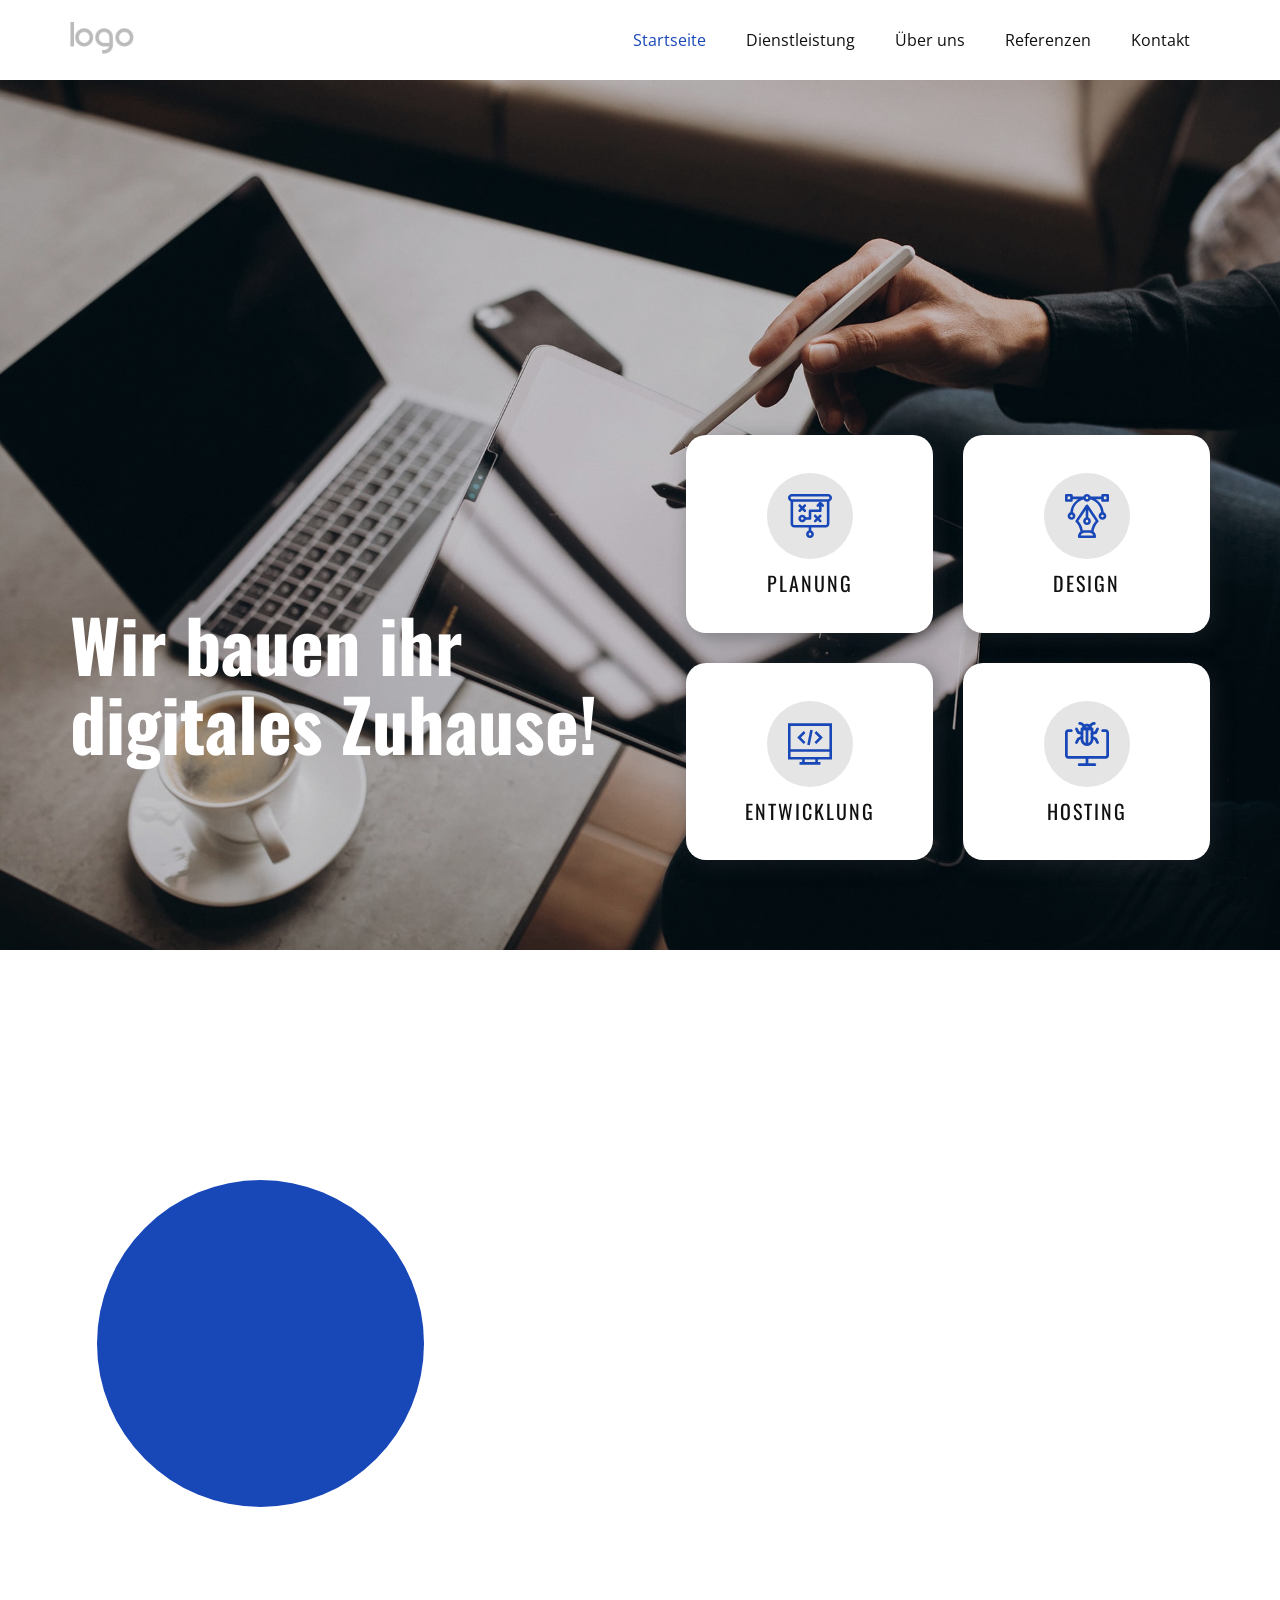
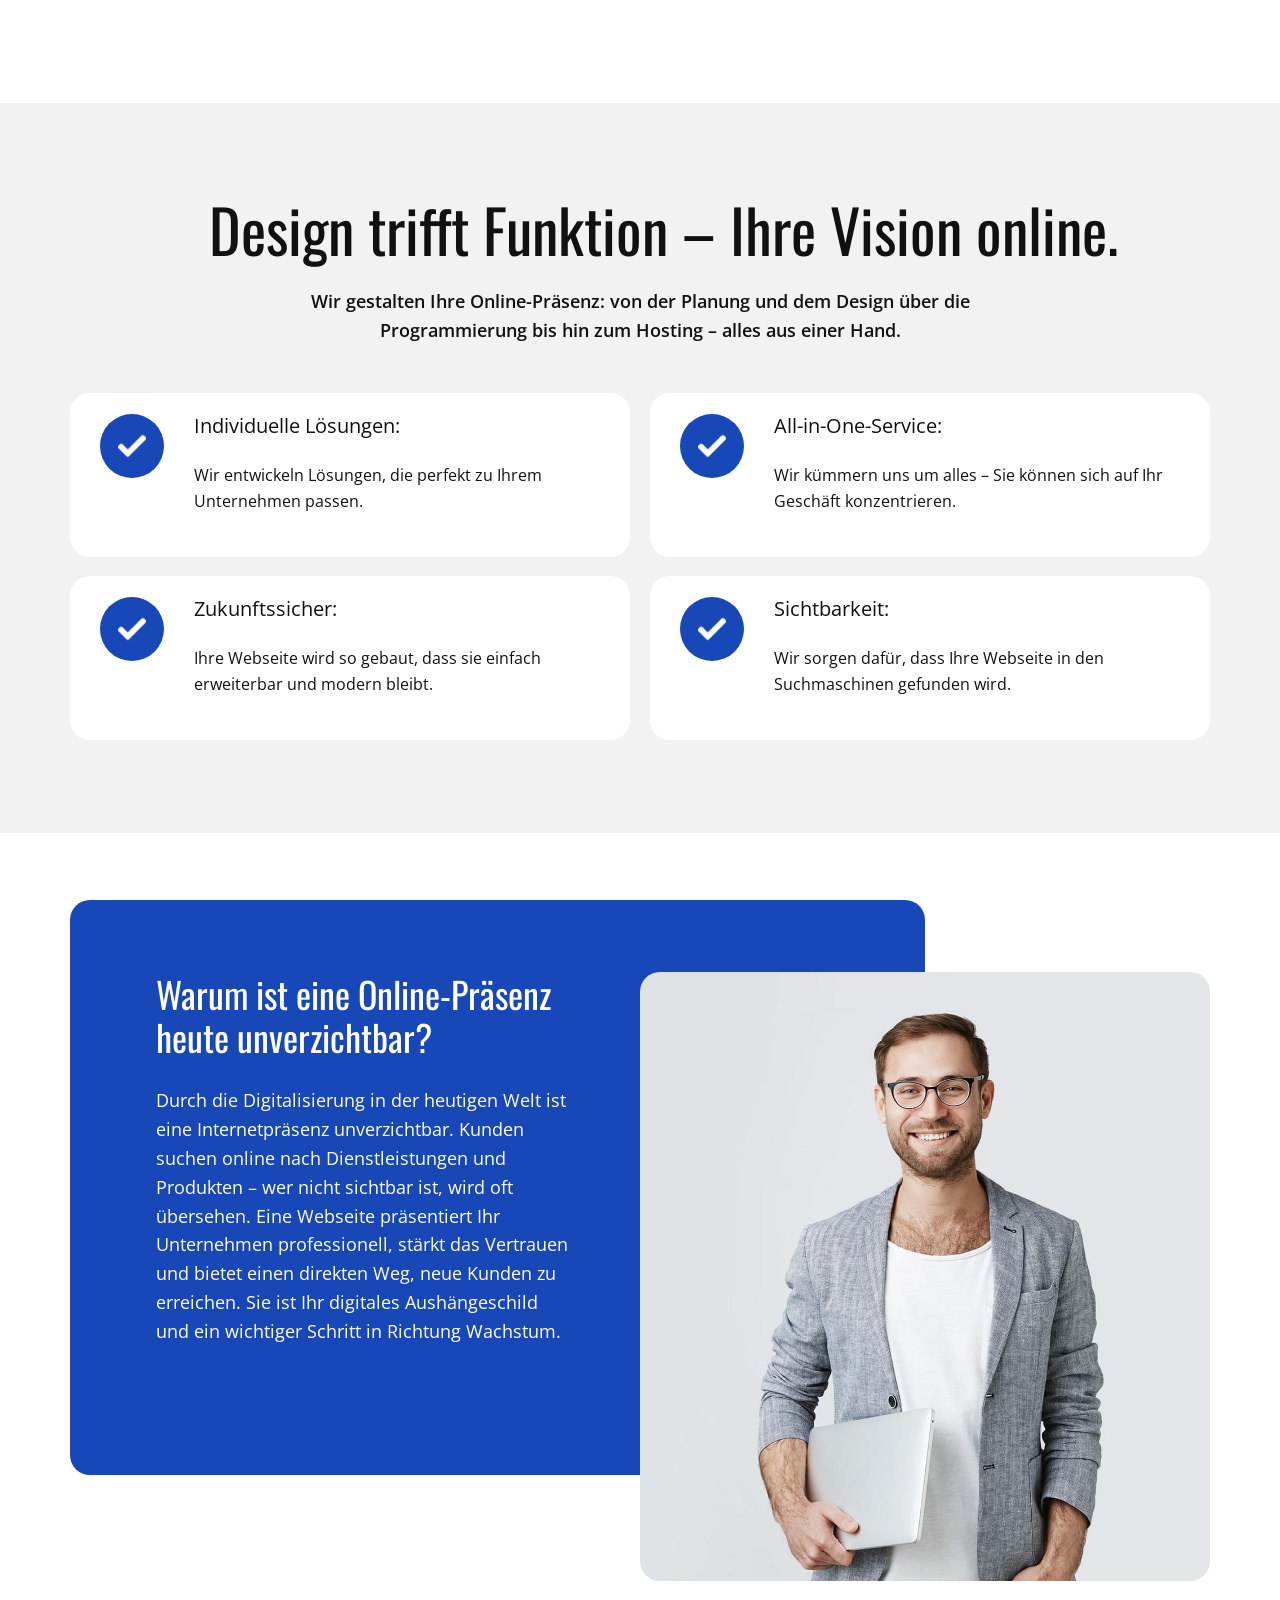
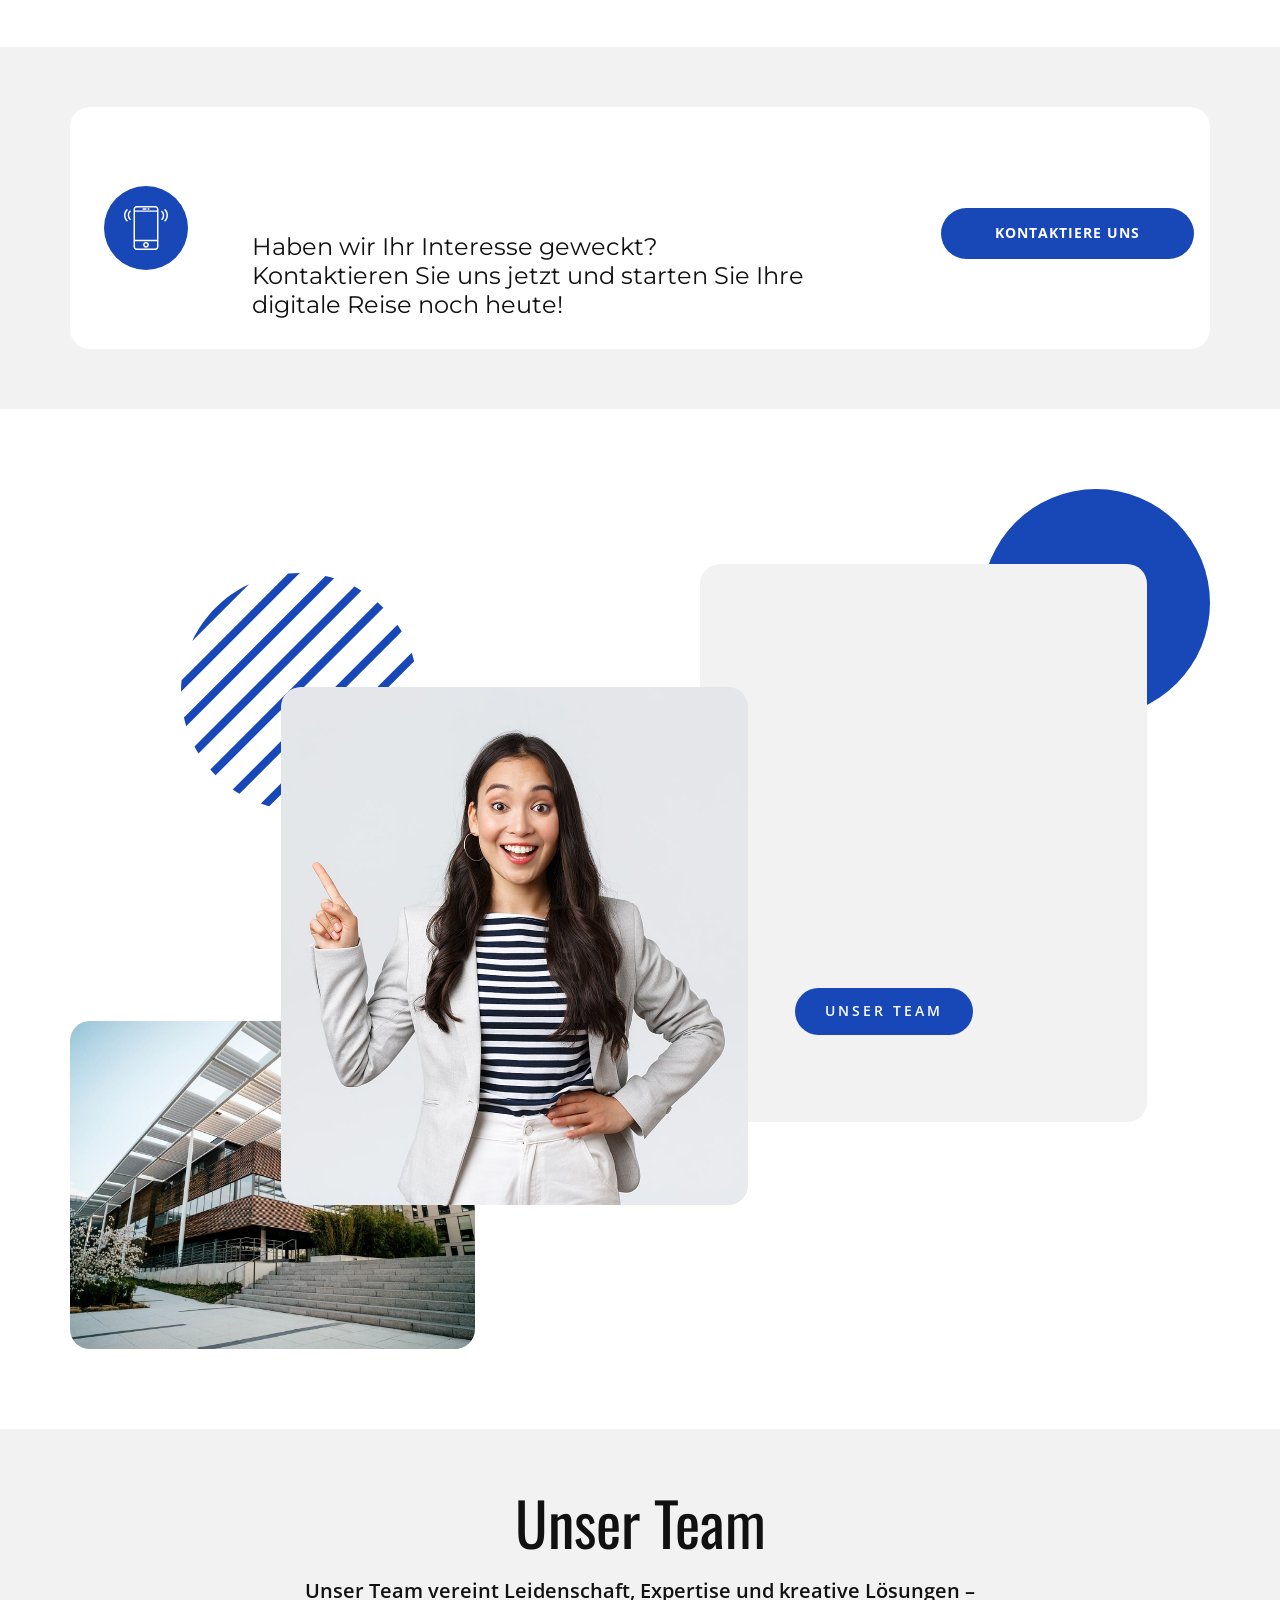
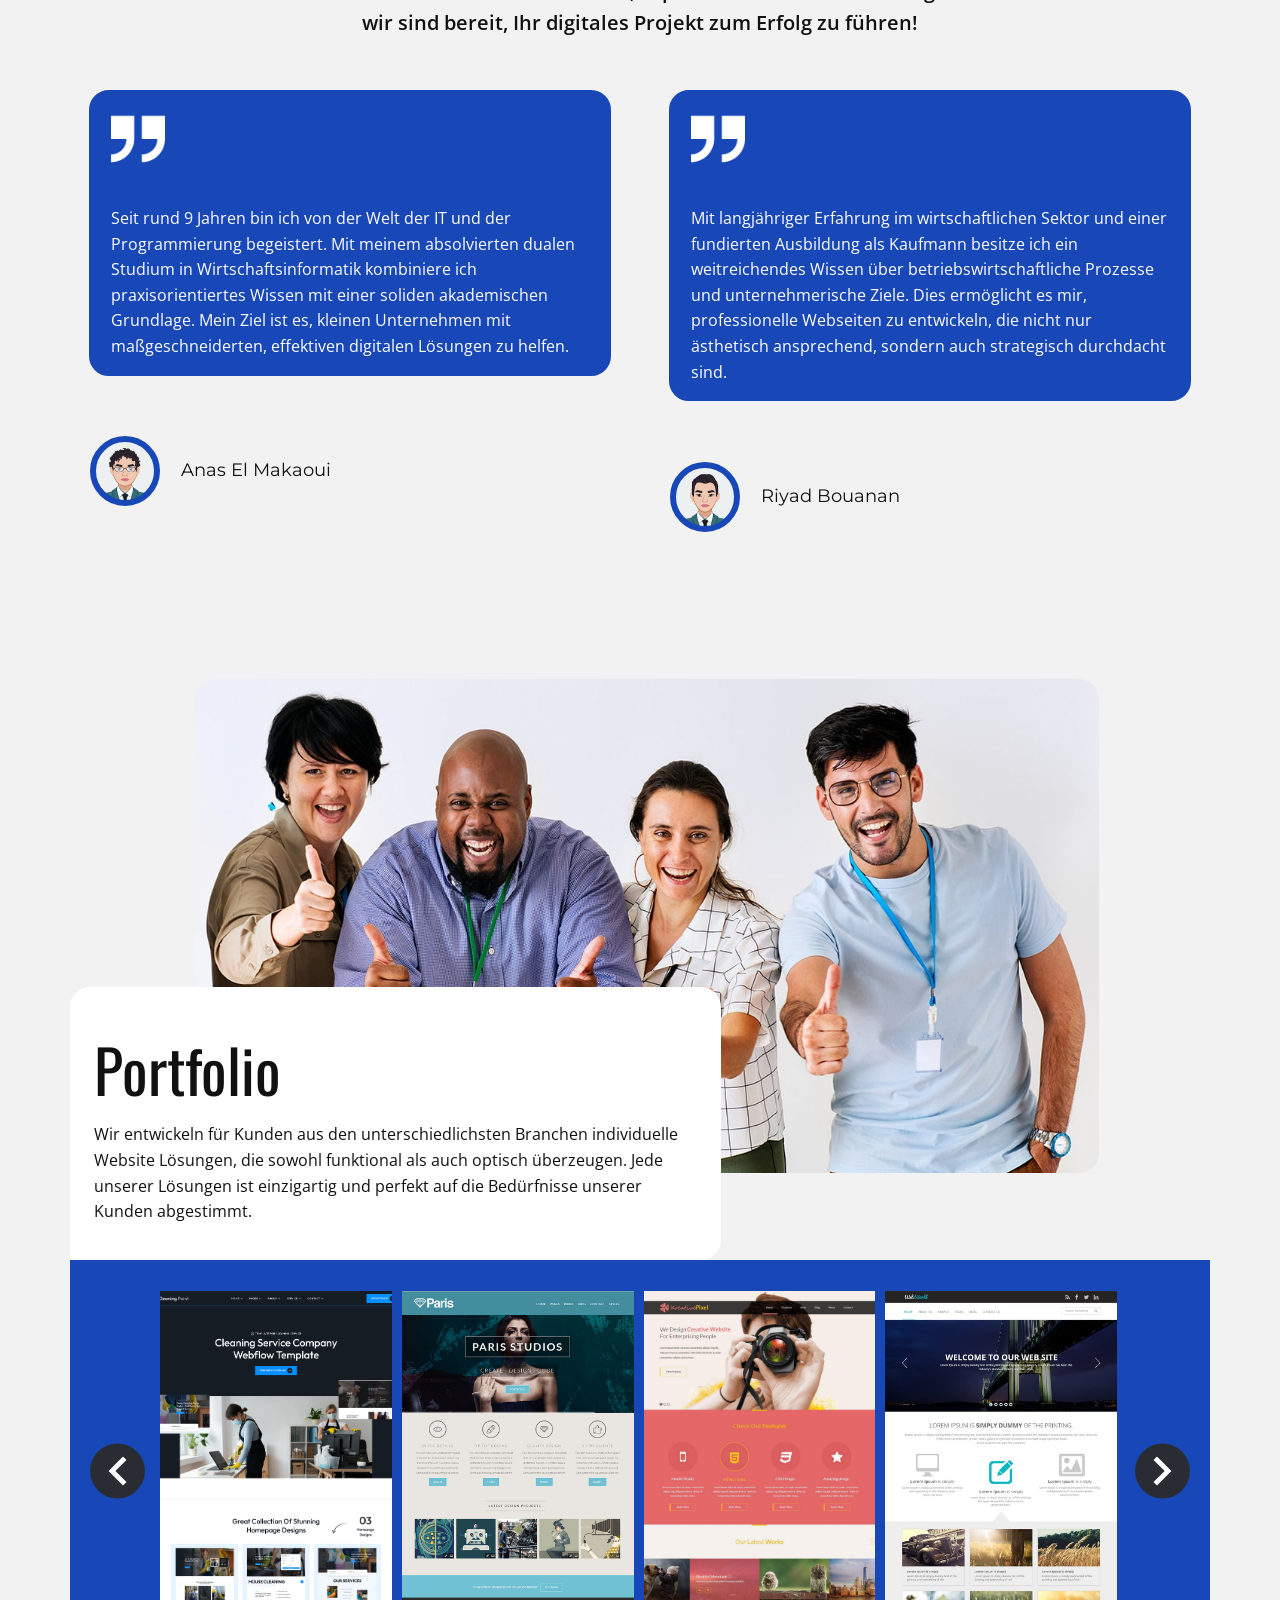
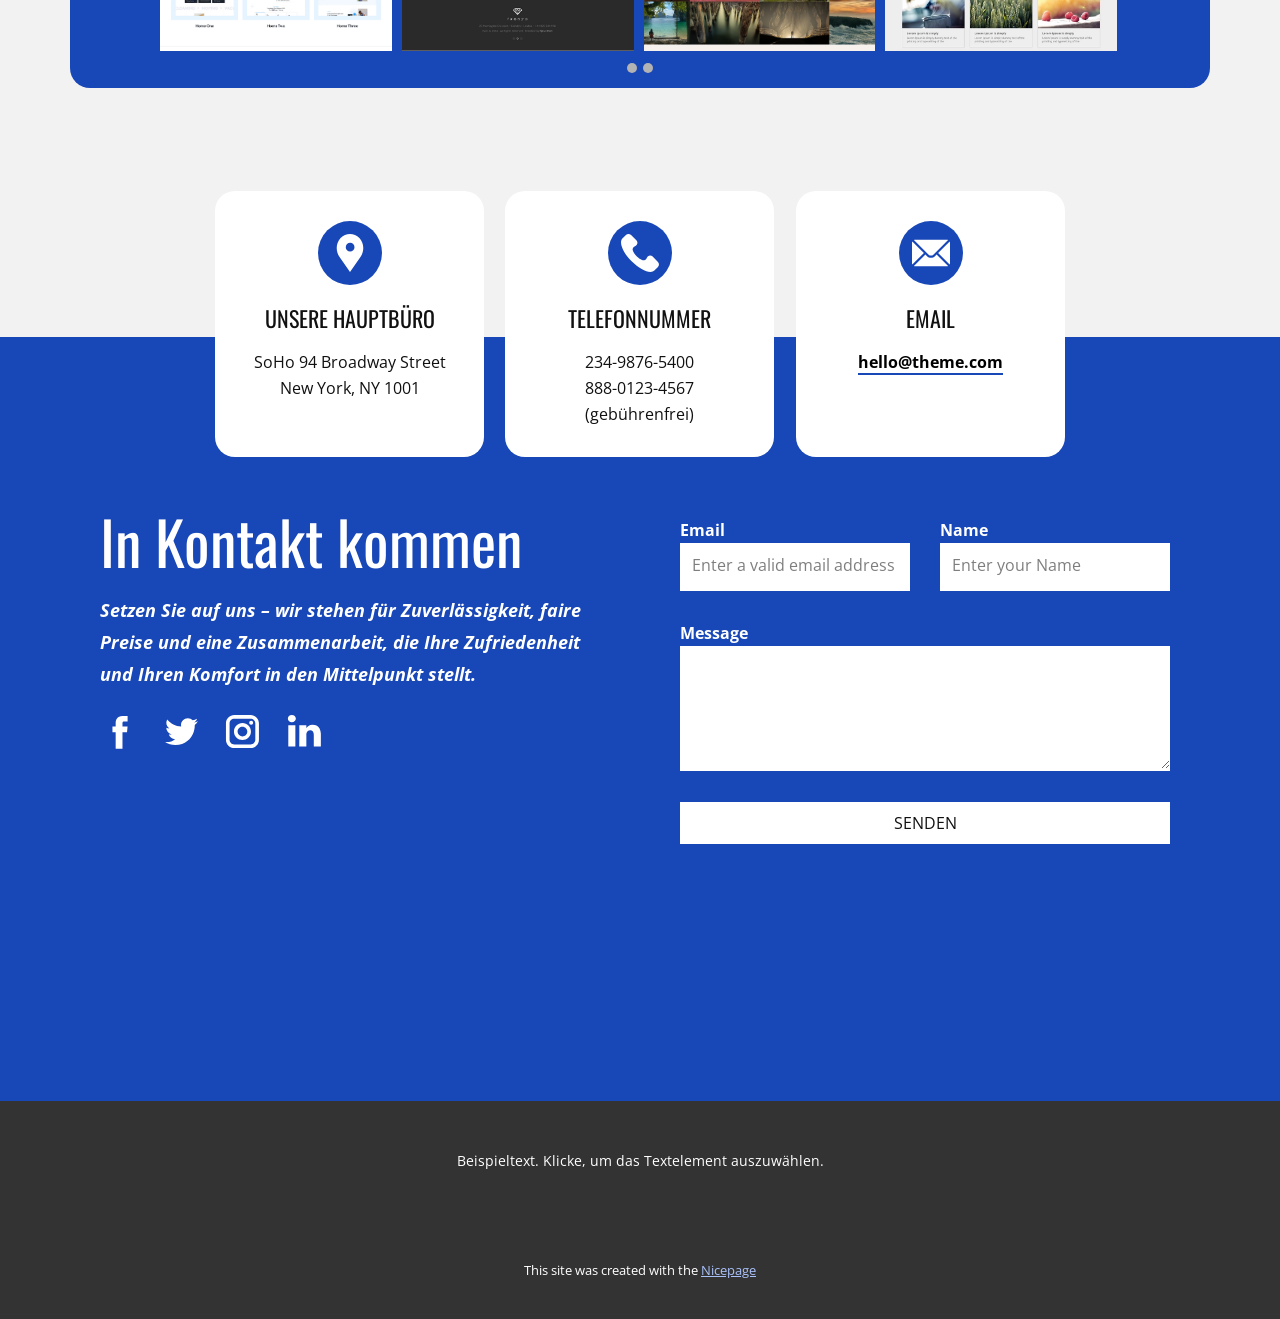
==== commit bcc05715: "neu mobile angepasst mobile angepasst" ====
--- a/index.html
+++ b/index.html
@@ -23,7 +23,7 @@
     
     
     <link id="u-theme-google-font" rel="stylesheet" href="https://fonts.googleapis.com/css?family=Oswald:200,300,400,500,600,700|Open+Sans:300,300i,400,400i,500,500i,600,600i,700,700i,800,800i">
-    <link id="u-page-google-font" rel="stylesheet" href="https://fonts.googleapis.com/css?family=Oswald:200,300,400,500,600,700|Montserrat:100,100i,200,200i,300,300i,400,400i,500,500i,600,600i,700,700i,800,800i,900,900i">
+    <link id="u-page-google-font" rel="stylesheet" href="https://fonts.googleapis.com/css?family=Oswald:200,300,400,500,600,700|Montserrat:100,100i,200,200i,300,300i,400,400i,500,500i,600,600i,700,700i,800,800i,900,900i|Roboto:100,100i,300,300i,400,400i,500,500i,700,700i,900,900i">
     <script type="application/ld+json">{
 		"@context": "http://schema.org",
 		"@type": "Organization",
@@ -38,7 +38,7 @@
         <a href="#" class="u-image u-logo u-image-1">
           <img src="images/default-logo.png" class="u-logo-image u-logo-image-1">
         </a>
-        <nav class="u-menu u-menu-one-level u-offcanvas u-menu-1">
+        <nav class="u-menu u-menu-one-level u-menu-1" data-responsive-from="MD">
           <div class="menu-collapse" style="font-size: 1rem; letter-spacing: 0px;">
             <a class="u-button-style u-custom-left-right-menu-spacing u-custom-padding-bottom u-custom-top-bottom-menu-spacing u-hamburger-link u-nav-link u-text-active-palette-1-base u-text-hover-palette-2-base" href="#">
               <svg class="u-svg-link" viewBox="0 0 24 24"><use xlink:href="#menu-hamburger"></use></svg>
@@ -55,10 +55,10 @@
 </li></ul>
           </div>
           <div class="u-custom-menu u-nav-container-collapse">
-            <div class="u-black u-container-style u-inner-container-layout u-opacity u-opacity-95 u-sidenav">
+            <div class="u-black u-container-style u-inner-container-layout u-opacity u-opacity-95 u-sidenav u-sidenav-1">
               <div class="u-inner-container-layout u-sidenav-overflow">
                 <div class="u-menu-close"></div>
-                <ul class="u-align-center u-nav u-popupmenu-items u-unstyled u-nav-2"><li class="u-nav-item"><a class="u-button-style u-nav-link" href="#">Startseite</a>
+                <ul class="u-align-center u-custom-font u-font-roboto u-nav u-popupmenu-items u-unstyled u-nav-2"><li class="u-nav-item"><a class="u-button-style u-nav-link" href="#">Startseite</a>
 </li><li class="u-nav-item"><a class="u-button-style u-nav-link" href="./#carousel_fd61" data-page-id="201473703">Dienstleistung</a>
 </li><li class="u-nav-item"><a class="u-button-style u-nav-link" href="./#sec-9e59" data-page-id="201473703">Über uns</a>
 </li><li class="u-nav-item"><a class="u-button-style u-nav-link" href="./#sec-6caf" data-page-id="201473703">Referenzen</a>
@@ -68,15 +68,23 @@
             </div>
             <div class="u-black u-menu-overlay u-opacity u-opacity-70"></div>
           </div>
+          <style class="menu-style">@media (max-width: 939px) {
+                    [data-responsive-from="MD"] .u-nav-container {
+                        display: none;
+                    }
+                    [data-responsive-from="MD"] .menu-collapse {
+                        display: block;
+                    }
+                }</style>
         </nav>
       </div></header> 
-    <section class="u-align-right u-clearfix u-container-align-right u-image u-shading u-section-1" id="sec-2e45">
+    <section class="u-align-right u-clearfix u-container-align-right-lg u-container-align-right-md u-container-align-right-sm u-container-align-right-xl u-image u-shading u-section-1" id="sec-2e45">
       <div class="u-clearfix u-sheet u-sheet-1">
         <h1 class="u-align-left u-custom-font u-font-oswald u-text u-text-body-alt-color u-text-1"> Wir bauen ihr digitales Zuhause!</h1>
-        <div class="u-list u-list-1">
+        <div class="u-expanded-width-xs u-list u-list-1">
           <div class="u-repeater u-repeater-1">
-            <div class="u-align-center u-container-align-center u-container-style u-hover-feature u-list-item u-radius-20 u-repeater-item u-shape-round u-video-cover u-white u-list-item-1">
-              <div class="u-container-layout u-similar-container u-valign-middle u-container-layout-1">
+            <div class="u-align-center u-container-align-center-lg u-container-align-center-md u-container-align-center-sm u-container-align-center-xl u-container-style u-hover-feature u-list-item u-radius-20 u-repeater-item u-shape-round u-video-cover u-white u-list-item-1">
+              <div class="u-container-layout u-similar-container u-valign-middle-lg u-valign-middle-md u-valign-middle-sm u-valign-middle-xl u-container-layout-1">
                 <span class="u-grey-10 u-hover-feature u-icon u-icon-circle u-text-palette-1-base u-icon-1"><svg class="u-svg-link" preserveAspectRatio="xMidYMin slice" viewBox="0 0 512 512" style=""><use xlink:href="#svg-d293"></use></svg><svg class="u-svg-content" viewBox="0 0 512 512" x="0px" y="0px" id="svg-d293" style="enable-background:new 0 0 512 512;"><g><g><path d="M386.607,304.394L367.213,285l19.393-19.393c5.859-5.858,5.859-15.356,0-21.214c-5.857-5.858-15.355-5.858-21.213,0    L346,263.787l-19.394-19.394c-5.857-5.858-15.355-5.858-21.213,0c-5.858,5.858-5.858,15.355,0,21.213L324.787,285l-19.393,19.393    c-5.858,5.858-5.858,15.355,0,21.213c5.857,5.857,15.355,5.858,21.213,0L346,306.213l19.394,19.394    c5.857,5.857,15.355,5.858,21.213,0C392.465,319.749,392.465,310.252,386.607,304.394z"></path>
 </g>
 </g><g><g><path d="M206.607,184.394L187.213,165l19.393-19.393c5.858-5.858,5.858-15.355,0-21.213c-5.857-5.858-15.355-5.858-21.213,0    L166,143.787l-19.394-19.394c-5.857-5.858-15.355-5.858-21.213,0c-5.858,5.858-5.858,15.355,0,21.213L144.787,165l-19.393,19.393    c-5.859,5.858-5.859,15.356,0,21.214c5.857,5.857,15.355,5.858,21.213,0L166,186.213l19.394,19.394    c5.857,5.857,15.355,5.858,21.213,0C212.465,199.749,212.465,190.252,206.607,184.394z"></path>
@@ -89,8 +97,8 @@
                 <h4 class="u-text u-text-2">Planung</h4>
               </div>
             </div>
-            <div class="u-align-center u-container-align-center u-container-style u-hover-feature u-list-item u-radius-20 u-repeater-item u-shape-round u-video-cover u-white u-list-item-2">
-              <div class="u-container-layout u-similar-container u-valign-middle u-container-layout-2">
+            <div class="u-align-center u-container-align-center-lg u-container-align-center-md u-container-align-center-sm u-container-align-center-xl u-container-style u-hover-feature u-list-item u-radius-20 u-repeater-item u-shape-round u-video-cover u-white u-list-item-2">
+              <div class="u-container-layout u-similar-container u-valign-middle-lg u-valign-middle-md u-valign-middle-sm u-valign-middle-xl u-container-layout-2">
                 <span class="u-grey-10 u-hover-feature u-icon u-icon-circle u-text-palette-1-base u-icon-2"><svg class="u-svg-link" preserveAspectRatio="xMidYMin slice" viewBox="0 0 512 512" style=""><use xlink:href="#svg-ddc0"></use></svg><svg class="u-svg-content" viewBox="0 0 512 512" x="0px" y="0px" id="svg-ddc0" style="enable-background:new 0 0 512 512;"><g><g><path d="M497,0h-60c-8.284,0-15,6.716-15,15v15H298.42C292.228,12.542,275.555,0,256,0s-36.228,12.542-42.42,30H90V15    c0-8.284-6.716-15-15-15H15C6.716,0,0,6.716,0,15v60c0,8.284,6.716,15,15,15h60c8.284,0,15-6.716,15-15V59.8h62.377    c-54.116,34.274-87.012,92.175-90.969,153.642C43.738,219.518,31,236.294,31,256c0,24.813,20.187,45,45,45s45-20.187,45-45    c0-19.38-12.315-35.938-29.53-42.26c5.326-70.647,56.198-131.494,124.226-148.758C223.07,79.794,238.361,90,256,90    c17.639,0,32.93-10.206,40.304-25.017c68.029,17.264,118.9,78.111,124.226,148.758C403.315,220.062,391,236.62,391,256    c0,24.813,20.187,45,45,45s45-20.187,45-45c0-19.706-12.738-36.482-30.408-42.558C446.627,151.852,413.633,94.207,359.623,60H422    v15c0,8.284,6.716,15,15,15h60c8.284,0,15-6.716,15-15V15C512,6.716,505.284,0,497,0z M60,60H30V30h30V60z M76,271    c-8.271,0-15-6.729-15-15s6.729-15,15-15s15,6.729,15,15S84.271,271,76,271z M256,60c-8.271,0-15-6.729-15-15s6.729-15,15-15    s15,6.729,15,15S264.271,60,256,60z M436,241c8.271,0,15,6.729,15,15s-6.729,15-15,15s-15-6.729-15-15S427.729,241,436,241z     M482,60h-30V30h30V60z"></path>
 </g>
 </g><g><g><path d="M388.48,307.679l-120-179.999c-0.004-0.006-0.009-0.012-0.013-0.019c-0.043-0.064-0.09-0.125-0.134-0.188    c-0.206-0.299-0.423-0.587-0.649-0.868c-6.321-7.854-18.357-7.324-24.017,0.868c-0.044,0.063-0.091,0.124-0.134,0.188    c-0.004,0.007-0.009,0.012-0.013,0.019l-120,180c-3.967,5.949-3.182,13.871,1.874,18.927    c29.927,29.927,48.975,69.047,54.164,110.901c-2.329,1.883-4.578,3.899-6.71,6.081C158.759,458.001,151,476.97,151,497    c0,8.284,6.716,15,15,15h180c8.284,0,15-6.716,15-15c0-20.03-7.759-38.999-21.847-53.412c-2.133-2.182-4.381-4.198-6.711-6.081    c5.188-41.856,24.236-80.976,54.163-110.9C391.662,321.551,392.447,313.628,388.48,307.679z M256,301c8.271,0,15,6.729,15,15    s-6.729,15-15,15s-15-6.729-15-15S247.729,301,256,301z M183.558,482c6.241-17.833,23.159-31,42.442-31h60    c19.283,0,36.201,13.167,42.442,31H183.558z M304.245,423.283C298.345,421.777,292.229,421,286,421h-60    c-6.229,0-12.345,0.777-18.245,2.284c-7.02-40.429-25.251-78.221-52.65-108.899L241,185.542v88.039    c-17.459,6.192-30,22.865-30,42.42c0,24.813,20.187,45,45,45s45-20.187,45-45c0-19.555-12.541-36.228-30-42.42v-88.039    l85.896,128.843C329.496,345.06,311.264,382.853,304.245,423.283z"></path>
@@ -99,8 +107,8 @@
                 <h4 class="u-text u-text-3">Design</h4>
               </div>
             </div>
-            <div class="u-align-center u-container-align-center u-container-style u-hover-feature u-list-item u-radius-20 u-repeater-item u-shape-round u-video-cover u-white u-list-item-3">
-              <div class="u-container-layout u-similar-container u-valign-middle u-container-layout-3">
+            <div class="u-align-center u-container-align-center-lg u-container-align-center-md u-container-align-center-sm u-container-align-center-xl u-container-style u-hover-feature u-list-item u-radius-20 u-repeater-item u-shape-round u-video-cover u-white u-list-item-3">
+              <div class="u-container-layout u-similar-container u-valign-middle-lg u-valign-middle-md u-valign-middle-sm u-valign-middle-xl u-container-layout-3">
                 <span class="u-grey-10 u-hover-feature u-icon u-icon-circle u-text-palette-1-base u-icon-3"><svg class="u-svg-link" preserveAspectRatio="xMidYMin slice" viewBox="0 0 512 512" style=""><use xlink:href="#svg-ce99"></use></svg><svg class="u-svg-content" viewBox="0 0 512 512" x="0px" y="0px" id="svg-ce99" style="enable-background:new 0 0 512 512;"><g><g><path d="M0,15.845v420.259h164.332v30.049h-30.036v30.001h243.407v-30.001h-30.036v-30.049H512V15.845H0z M317.665,466.153    H194.334v-30.049h123.332V466.153z M481.999,406.103H30.001v-60.075h451.997V406.103z M481.999,316.027H30.001V45.847h451.997    V316.027z"></path>
 </g>
 </g><g><g><polygon points="203.943,126.712 182.729,105.498 107.29,180.937 182.729,256.375 203.943,235.161 149.718,180.937   "></polygon>
@@ -113,8 +121,8 @@
                 <h4 class="u-text u-text-4">Entwicklung</h4>
               </div>
             </div>
-            <div class="u-align-center u-container-align-center u-container-style u-hover-feature u-list-item u-radius-20 u-repeater-item u-shape-round u-video-cover u-white u-list-item-4">
-              <div class="u-container-layout u-similar-container u-valign-middle u-container-layout-4">
+            <div class="u-align-center u-container-align-center-lg u-container-align-center-md u-container-align-center-sm u-container-align-center-xl u-container-style u-hover-feature u-list-item u-radius-20 u-repeater-item u-shape-round u-video-cover u-white u-list-item-4">
+              <div class="u-container-layout u-similar-container u-valign-middle-lg u-valign-middle-md u-valign-middle-sm u-valign-middle-xl u-container-layout-4">
                 <span class="u-grey-10 u-hover-feature u-icon u-icon-circle u-text-palette-1-base u-icon-4"><svg class="u-svg-link" preserveAspectRatio="xMidYMin slice" viewBox="0 0 24 24" style=""><use xlink:href="#svg-4417"></use></svg><svg class="u-svg-content" viewBox="0 0 24 24" id="svg-4417"><path d="m22.25 20h-20.5c-.965 0-1.75-.785-1.75-1.75v-12.5c0-.965.785-1.75 1.75-1.75h1.68c.414 0 .75.336.75.75s-.336.75-.75.75h-1.68c-.136 0-.25.114-.25.25v12.5c0 .136.114.25.25.25h20.5c.136 0 .25-.114.25-.25v-12.5c0-.136-.114-.25-.25-.25h-1.68c-.414 0-.75-.336-.75-.75s.336-.75.75-.75h1.68c.965 0 1.75.785 1.75 1.75v12.5c0 .965-.785 1.75-1.75 1.75z"></path><path d="m16.25 24h-8.5c-.414 0-.75-.336-.75-.75s.336-.75.75-.75h8.5c.414 0 .75.336.75.75s-.336.75-.75.75z"></path><path d="m12 24c-.414 0-.75-.336-.75-.75v-4c0-.414.336-.75.75-.75s.75.336.75.75v4c0 .414-.336.75-.75.75z"></path><path d="m14 4.5h-4c-.414 0-.75-.336-.75-.75 0-1.517 1.233-2.75 2.75-2.75s2.75 1.233 2.75 2.75c0 .414-.336.75-.75.75zm-3-1.5h2c-.229-.304-.591-.5-1-.5s-.771.196-1 .5z"></path><path d="m13.601 3.3c-.069 0-.139-.01-.208-.029-.398-.115-.628-.53-.513-.929.397-1.379 1.68-2.342 3.12-2.342.414 0 .75.336.75.75s-.336.75-.75.75c-.775 0-1.466.518-1.679 1.258-.095.328-.395.542-.72.542z"></path><path d="m10.399 3.3c-.326 0-.625-.214-.72-.542-.213-.74-.904-1.258-1.679-1.258-.414 0-.75-.336-.75-.75s.336-.75.75-.75c1.44 0 2.723.963 3.121 2.342.115.398-.115.813-.513.929-.07.019-.14.029-.209.029z"></path><path d="m14.75 7c-.336 0-.642-.228-.727-.568-.101-.401.144-.809.545-.909l1.666-.416.846-1.691c.186-.371.636-.521 1.006-.336.371.186.521.636.335 1.006l-1 2c-.098.196-.276.34-.489.393l-2 .5c-.061.014-.122.021-.182.021z"></path><path d="m17.75 12c-.275 0-.54-.151-.671-.415l-.886-1.771-1.771-.858c-.373-.181-.528-.629-.348-1.002s.629-.527 1.002-.348l2 .97c.149.072.27.191.344.34l1 2c.185.37.035.82-.335 1.006-.107.053-.222.078-.335.078z"></path><path d="m9.25 7c-.06 0-.121-.007-.182-.022l-2-.5c-.213-.053-.391-.197-.489-.393l-1-2c-.185-.37-.035-.82.335-1.006.372-.185.821-.035 1.006.336l.846 1.691 1.666.416c.402.101.646.508.545.909-.084.341-.391.569-.727.569z"></path><path d="m6.25 12c-.113 0-.227-.025-.335-.079-.371-.186-.521-.636-.335-1.006l1-2c.074-.148.195-.268.344-.34l2-.97c.372-.178.821-.025 1.001.348.181.373.025.821-.348 1.002l-1.77.858-.886 1.771c-.131.265-.397.416-.671.416z"></path><path d="m12 13c-1.93 0-3.5-1.57-3.5-3.5v-5.75c0-.414.336-.75.75-.75h5.5c.414 0 .75.336.75.75v5.75c0 1.93-1.57 3.5-3.5 3.5zm-2-8.5v5c0 1.103.897 2 2 2s2-.897 2-2v-5z"></path><path d="m12 13c-.414 0-.75-.336-.75-.75v-8.5c0-.414.336-.75.75-.75s.75.336.75.75v8.5c0 .414-.336.75-.75.75z"></path></svg></span>
                 <h4 class="u-text u-text-5">Hosting</h4>
               </div>
@@ -213,28 +221,28 @@
           <div class="u-repeater u-repeater-1">
             <div class="u-align-left u-container-align-left u-container-style u-hover-feature u-list-item u-radius-20 u-repeater-item u-shape-round u-white u-list-item-1" data-animation-name="customAnimationIn" data-animation-duration="1000" data-animation-delay="0">
               <div class="u-container-layout u-similar-container u-container-layout-1">
-                <span class="u-file-icon u-icon u-icon-circle u-palette-1-base u-text-white u-icon-1"><img src="images/1828743-b773816f.png" alt=""></span>
+                <span class="u-file-icon u-hidden-xs u-icon u-icon-circle u-palette-1-base u-text-white u-icon-1"><img src="images/1828743-b773816f.png" alt=""></span>
                 <h5 class="u-custom-font u-hover-feature u-text u-text-font u-text-3">Individuelle Lösungen:</h5>
                 <p class="u-hover-feature u-text u-text-4"> Wir entwickeln Lösungen, die perfekt zu Ihrem Unternehmen passen.</p>
               </div>
             </div>
             <div class="u-align-left u-container-align-left u-container-style u-hover-feature u-list-item u-radius-20 u-repeater-item u-shape-round u-white u-list-item-2" data-animation-name="customAnimationIn" data-animation-duration="1000" data-animation-delay="0">
               <div class="u-container-layout u-similar-container u-container-layout-2">
-                <span class="u-file-icon u-icon u-icon-circle u-palette-1-base u-text-white u-icon-2"><img src="images/1828743-b773816f.png" alt=""></span>
+                <span class="u-file-icon u-hidden-xs u-icon u-icon-circle u-palette-1-base u-text-white u-icon-2"><img src="images/1828743-b773816f.png" alt=""></span>
                 <h5 class="u-custom-font u-hover-feature u-text u-text-font u-text-5"> All-in-One-Service:</h5>
                 <p class="u-hover-feature u-text u-text-6"> Wir kümmern uns um alles – Sie können sich auf Ihr Geschäft konzentrieren.</p>
               </div>
             </div>
             <div class="u-align-left u-container-align-left u-container-style u-hover-feature u-list-item u-radius-20 u-repeater-item u-shape-round u-white u-list-item-3" data-animation-name="customAnimationIn" data-animation-duration="1000" data-animation-delay="0">
               <div class="u-container-layout u-similar-container u-container-layout-3">
-                <span class="u-file-icon u-icon u-icon-circle u-palette-1-base u-text-white u-icon-3"><img src="images/1828743-b773816f.png" alt=""></span>
+                <span class="u-file-icon u-hidden-xs u-icon u-icon-circle u-palette-1-base u-text-white u-icon-3"><img src="images/1828743-b773816f.png" alt=""></span>
                 <h5 class="u-custom-font u-hover-feature u-text u-text-font u-text-7"> Zukunftssicher:</h5>
                 <p class="u-hover-feature u-text u-text-8"> Ihre Webseite wird so gebaut, dass sie einfach erweiterbar und modern bleibt.</p>
               </div>
             </div>
             <div class="u-align-left u-container-align-left u-container-style u-hover-feature u-list-item u-radius-20 u-repeater-item u-shape-round u-white u-list-item-4" data-animation-name="customAnimationIn" data-animation-duration="1000" data-animation-delay="0">
               <div class="u-container-layout u-similar-container u-container-layout-4">
-                <span class="u-file-icon u-icon u-icon-circle u-palette-1-base u-text-white u-icon-4"><img src="images/1828743-b773816f.png" alt=""></span>
+                <span class="u-file-icon u-hidden-xs u-icon u-icon-circle u-palette-1-base u-text-white u-icon-4"><img src="images/1828743-b773816f.png" alt=""></span>
                 <h5 class="u-custom-font u-hover-feature u-text u-text-font u-text-9"> Sichtbarkeit:</h5>
                 <p class="u-hover-feature u-text u-text-10"> Wir sorgen dafür, dass Ihre Webseite in den Suchmaschinen gefunden wird.</p>
               </div>
@@ -256,7 +264,7 @@
       
     </section>
     <section class="u-clearfix u-section-4" id="carousel_e34a">
-      <div class="u-clearfix u-sheet u-valign-middle-md u-valign-middle-sm u-valign-middle-xl u-valign-middle-xs u-sheet-1">
+      <div class="u-clearfix u-sheet u-valign-middle-md u-valign-middle-sm u-valign-middle-xl u-sheet-1">
         <div class="u-expanded-width-md u-expanded-width-sm u-expanded-width-xs u-palette-1-base u-radius-20 u-shape u-shape-round u-shape-1" data-animation-name="customAnimationIn" data-animation-duration="1000" data-animation-delay="0"></div>
         <img class="u-image u-image-round u-radius-20 u-image-1" src="images/vvv.jpg" data-image-width="1139" data-image-height="1080" data-animation-name="customAnimationIn" data-animation-duration="1000" data-animation-delay="0">
         <div class="u-container-style u-group u-group-1" data-animation-name="customAnimationIn" data-animation-duration="1000" data-animation-delay="0">
@@ -340,7 +348,7 @@
         <div class="u-expanded-width u-list u-list-1">
           <div class="u-repeater u-repeater-1">
             <div class="u-container-style u-list-item u-repeater-item">
-              <div class="u-container-layout u-similar-container u-valign-top-sm u-valign-top-xs u-container-layout-1">
+              <div class="u-container-layout u-similar-container u-container-layout-1">
                 <div class="u-border-2 u-border-palette-1-base u-container-style u-expanded-width u-group u-palette-1-base u-radius-20 u-shape-round u-group-1" data-animation-name="customAnimationIn" data-animation-duration="1000" data-animation-delay="0" data-animation-direction="X">
                   <div class="u-container-layout u-valign-top u-container-layout-2">
                     <span class="u-file-icon u-icon u-text-white u-icon-1" data-animation-name="customAnimationIn" data-animation-duration="1000" data-animation-delay="0"><img src="images/20878581-7c19edfa.png" alt=""></span>
@@ -352,11 +360,12 @@
               </div>
             </div>
             <div class="u-container-style u-list-item u-repeater-item">
-              <div class="u-container-layout u-similar-container u-valign-top-sm u-valign-top-xs u-container-layout-3">
+              <div class="u-container-layout u-similar-container u-container-layout-3">
                 <div class="u-border-2 u-border-palette-1-base u-container-style u-expanded-width u-group u-palette-1-base u-radius-20 u-shape-round u-group-2" data-animation-name="customAnimationIn" data-animation-duration="1000" data-animation-delay="0" data-animation-direction="X">
                   <div class="u-container-layout u-valign-top u-container-layout-4">
                     <span class="u-file-icon u-icon u-text-white u-icon-2" data-animation-name="customAnimationIn" data-animation-duration="1000" data-animation-delay="0"><img src="images/20878581-7c19edfa.png" alt=""></span>
-                    <p class="u-text u-text-default u-text-5" data-animation-name="customAnimationIn" data-animation-duration="1000" data-animation-delay="0" data-animation-direction="">Mit langjähriger Berufserfahrung im Servicebereich kenne ich die Bedürfnisse der Kunden genau und setze mein IT-Wissen ein, um effiziente und benutzerfreundliche Lösungen zu schaffen. </p>
+                    <p class="u-text u-text-default u-text-5" data-animation-name="customAnimationIn" data-animation-duration="1000" data-animation-delay="0" data-animation-direction="">Mit langjähriger Erfahrung im wirtschaftlichen Sektor und einer fundierten Ausbildung als Kaufmann besitze ich ein weitreichendes Wissen über betriebswirtschaftliche Prozesse und unternehmerische Ziele. Dies ermöglicht es mir, professionelle Webseiten zu entwickeln, die nicht nur ästhetisch ansprechend, sondern auch strategisch durchdacht sind.&nbsp;<br>
+                    </p>
                   </div>
                 </div>
                 <div class="u-border-6 u-border-palette-1-base u-image u-image-circle u-image-2" alt="" data-image-width="400" data-image-height="400" data-animation-name="customAnimationIn" data-animation-duration="1000" data-animation-delay="0" data-animation-direction=""></div>
@@ -367,7 +376,7 @@
         </div>
       </div>
     </section>
-    <section class="u-clearfix u-grey-5 u-section-8" id="sec-6caf">
+    <section class="u-clearfix u-container-align-center-lg u-container-align-center-md u-container-align-center-sm u-container-align-center-xl u-grey-5 u-section-8" id="sec-6caf">
       <div class="u-clearfix u-sheet u-sheet-1">
         <div class="u-palette-1-dark-1 u-radius u-shape u-shape-round u-shape-1" data-animation-name="customAnimationIn" data-animation-duration="500" data-animation-delay="0"></div>
         <img src="images/sdag-min.jpg" alt="" class="u-image u-image-round u-radius-20 u-image-1">
@@ -377,11 +386,11 @@
             <p class="u-text u-text-2"> Wir entwickeln für Kunden aus den unterschiedlichsten Branchen individuelle Website Lösungen, die sowohl funktional als auch optisch überzeugen. Jede unserer Lösungen ist einzigartig und perfekt auf die Bedürfnisse unserer Kunden abgestimmt.</p>
           </div>
         </div>
-        <div class="u-expanded-width u-palette-1-base u-radius u-shape u-shape-round u-shape-2" data-animation-name="customAnimationIn" data-animation-duration="500" data-animation-delay="0"></div>
-        <div id="carousel-5e33" data-interval="60000" data-u-ride="carousel" class="u-carousel u-carousel-duration-750 u-expanded-width u-slider u-slider-1">
+        <div class="custom-expanded u-expanded-width-lg u-expanded-width-md u-expanded-width-sm u-expanded-width-xl u-palette-1-base u-radius u-shape u-shape-round u-shape-2" data-animation-name="customAnimationIn" data-animation-duration="500" data-animation-delay="0"></div>
+        <div id="carousel-2a4b" data-interval="60000" data-u-ride="carousel" class="u-carousel u-carousel-duration-750 u-expanded-width u-hidden-xs u-slider u-slider-1">
           <ol class="u-absolute-hcenter u-carousel-indicators u-carousel-indicators-1">
-            <li data-u-target="#carousel-5e33" class="u-active u-grey-30 u-shape-circle" data-u-slide-to="0" style="height: 10px; width: 10px;"></li>
-            <li data-u-target="#carousel-5e33" class="u-grey-30 u-shape-circle" data-u-slide-to="1" style="height: 10px; width: 10px;"></li>
+            <li data-u-target="#carousel-2a4b" class="u-active u-grey-30 u-shape-circle" data-u-slide-to="0" style="height: 10px; width: 10px;"></li>
+            <li data-u-target="#carousel-2a4b" class="u-grey-30 u-shape-circle" data-u-slide-to="1" style="height: 10px; width: 10px;"></li>
           </ol>
           <div class="u-carousel-inner" role="listbox">
             <div class="u-active u-align-center u-carousel-item u-container-align-center u-container-style u-slide">
@@ -424,7 +433,7 @@
               <div class="u-container-layout u-container-layout-4">
                 <div class="custom-expanded u-absolute-hcenter u-container-style u-group u-shape-rectangle u-group-3">
                   <div class="u-container-layout u-valign-top u-container-layout-5">
-                    <div class="custom-expanded u-gallery u-layout-grid u-lightbox u-no-transition u-show-text-on-hover u-gallery-2">
+                    <div class="custom-expanded u-gallery u-hidden-xs u-layout-grid u-lightbox u-no-transition u-show-text-on-hover u-gallery-2">
                       <div class="u-gallery-inner u-gallery-inner-2">
                         <div class="u-effect-fade u-gallery-item">
                           <div class="u-back-slide" data-image-width="955" data-image-height="1079">
@@ -451,7 +460,7 @@
               </div>
             </div>
           </div>
-          <a class="u-absolute-vcenter u-carousel-control u-carousel-control-prev u-hover-palette-2-base u-palette-5-dark-3 u-shape-circle u-spacing-10 u-text-body-alt-color u-carousel-control-1" href="#carousel-5e33" role="button" data-u-slide="prev">
+          <a class="u-absolute-vcenter u-carousel-control u-carousel-control-prev u-hover-palette-2-base u-palette-5-dark-3 u-shape-circle u-spacing-10 u-text-body-alt-color u-carousel-control-1" href="#carousel-2a4b" role="button" data-u-slide="prev">
             <span aria-hidden="true">
               <svg viewBox="0 0 256 256"><g><polygon points="207.093,30.187 176.907,0 48.907,128 176.907,256 207.093,225.813 109.28,128"></polygon>
 </g></svg>
@@ -461,7 +470,7 @@
 </g></svg>
             </span>
           </a>
-          <a class="u-absolute-vcenter u-carousel-control u-carousel-control-next u-hover-palette-2-base u-palette-5-dark-3 u-shape-circle u-spacing-10 u-text-body-alt-color u-carousel-control-2" href="#carousel-5e33" role="button" data-u-slide="next">
+          <a class="u-absolute-vcenter u-carousel-control u-carousel-control-next u-hover-palette-2-base u-palette-5-dark-3 u-shape-circle u-spacing-10 u-text-body-alt-color u-carousel-control-2" href="#carousel-2a4b" role="button" data-u-slide="next">
             <span aria-hidden="true">
               <svg viewBox="0 0 306 306"><g id="chevron-right"><polygon points="94.35,0 58.65,35.7 175.95,153 58.65,270.3 94.35,306 247.35,153"></polygon>
 </g></svg>
@@ -472,13 +481,111 @@
             </span>
           </a>
         </div>
-      </div>
-    </section>
-    <section class="u-clearfix u-palette-1-base u-section-9" id="carousel_7650">
+        <div class="custom-expanded u-carousel u-gallery u-gallery-slider u-hidden-lg u-hidden-md u-hidden-sm u-hidden-xl u-layout-carousel u-lightbox u-no-transition u-show-text-none u-gallery-3" id="carousel-eff7" data-interval="5000" data-u-ride="carousel">
+          <ol class="u-absolute-hcenter u-carousel-indicators u-carousel-indicators-2">
+            <li data-u-target="#carousel-eff7" data-u-slide-to="0" class="u-active u-palette-5-light-1 u-shape-circle" style="width: 10px; height: 10px; background-image: none;"></li>
+            <li data-u-target="#carousel-eff7" data-u-slide-to="1" class="u-palette-5-light-1 u-shape-circle" style="width: 10px; height: 10px; background-image: none;"></li>
+            <li data-u-target="#carousel-eff7" data-u-slide-to="2" class="u-palette-5-light-1 u-shape-circle" style="width: 10px; height: 10px; background-image: none;"></li>
+            <li data-u-target="#carousel-eff7" data-u-slide-to="3" class="u-palette-5-light-1 u-shape-circle" style="width: 10px; height: 10px; background-image: none;"></li>
+            <li data-u-target="#carousel-eff7" data-u-slide-to="4" class="u-palette-5-light-1 u-shape-circle" style="width: 10px; height: 10px; background-image: none;"></li>
+            <li data-u-target="#carousel-eff7" data-u-slide-to="5" class="u-palette-5-light-1 u-shape-circle" style="width: 10px; height: 10px; background-image: none;"></li>
+          </ol>
+          <div class="u-carousel-inner u-gallery-inner" role="listbox">
+            <div class="u-active u-carousel-item u-gallery-item u-carousel-item-3" data-image-width="2880" data-image-height="4139">
+              <div class="u-back-slide">
+                <img class="u-back-image u-expanded" src="images/repairx-template.webflow.io.png">
+              </div>
+              <div class="u-align-center u-over-slide u-shading u-valign-bottom u-over-slide-8"></div>
+              <style data-mode="XL" data-visited="true"></style>
+              <style data-mode="LG"></style>
+              <style data-mode="MD"></style>
+              <style data-mode="SM"></style>
+              <style data-mode="XS" data-visited="true"></style>
+            </div>
+            <div class="u-carousel-item u-gallery-item u-carousel-item-4">
+              <div class="u-back-slide" data-image-width="2880" data-image-height="3483">
+                <img class="u-back-image u-expanded" src="images/builderss-wbs.webflow.io2.png">
+              </div>
+              <div class="u-align-center u-over-slide u-shading u-valign-bottom u-over-slide-9">
+                <h3 class="u-gallery-heading">Sample Title</h3>
+                <p class="u-gallery-text">Sample Text</p>
+              </div>
+            </div>
+            <div class="u-carousel-item u-gallery-item u-carousel-item-5">
+              <div class="u-back-slide" data-image-width="955" data-image-height="1224">
+                <img class="u-back-image u-expanded" src="images/Paris.jpg">
+              </div>
+              <div class="u-align-center u-over-slide u-shading u-valign-bottom u-over-slide-10">
+                <h3 class="u-gallery-heading">Sample Title</h3>
+                <p class="u-gallery-text">Sample Text</p>
+              </div>
+            </div>
+            <div class="u-carousel-item u-gallery-item u-carousel-item-6" data-image-width="955" data-image-height="1079">
+              <div class="u-back-slide">
+                <img class="u-back-image u-expanded" src="images/iLevel1.jpg">
+              </div>
+              <div class="u-align-center u-over-slide u-shading u-valign-bottom u-over-slide-11"></div>
+              <style data-mode="XL" data-visited="true"></style>
+              <style data-mode="LG"></style>
+              <style data-mode="MD"></style>
+              <style data-mode="SM"></style>
+              <style data-mode="XS" data-visited="true"></style>
+            </div>
+            <div class="u-carousel-item u-gallery-item u-carousel-item-7" data-image-width="1600" data-image-height="2067">
+              <div class="u-back-slide">
+                <img class="u-back-image u-expanded" src="images/Creative-Website-Design-Template-PSD.jpg">
+              </div>
+              <div class="u-align-center u-over-slide u-shading u-valign-bottom u-over-slide-12"></div>
+              <style data-mode="XL" data-visited="true"></style>
+              <style data-mode="LG"></style>
+              <style data-mode="MD"></style>
+              <style data-mode="SM"></style>
+              <style data-mode="XS" data-visited="true"></style>
+            </div>
+            <div class="u-carousel-item u-gallery-item u-carousel-item-8" data-image-width="954" data-image-height="1246">
+              <div class="u-back-slide">
+                <img class="u-back-image u-expanded" src="images/Free-Business-Web-Template-PSD-Download-cssauthor.com_.jpg">
+              </div>
+              <div class="u-align-center u-over-slide u-shading u-valign-bottom u-over-slide-13"></div>
+              <style data-mode="XL" data-visited="true"></style>
+              <style data-mode="LG"></style>
+              <style data-mode="MD"></style>
+              <style data-mode="SM"></style>
+              <style data-mode="XS" data-visited="true"></style>
+            </div>
+          </div>
+          <a class="u-absolute-vcenter u-carousel-control u-carousel-control-prev u-icon-circle u-opacity u-opacity-70 u-palette-1-base u-spacing-10 u-text-body-alt-color u-carousel-control-3" href="#carousel-eff7" role="button" data-u-slide="prev">
+            <span aria-hidden="true">
+              <svg viewBox="0 0 451.847 451.847"><path d="M97.141,225.92c0-8.095,3.091-16.192,9.259-22.366L300.689,9.27c12.359-12.359,32.397-12.359,44.751,0
+c12.354,12.354,12.354,32.388,0,44.748L173.525,225.92l171.903,171.909c12.354,12.354,12.354,32.391,0,44.744
+c-12.354,12.365-32.386,12.365-44.745,0l-194.29-194.281C100.226,242.115,97.141,234.018,97.141,225.92z"></path></svg>
+            </span>
+            <span class="sr-only">
+              <svg viewBox="0 0 451.847 451.847"><path d="M97.141,225.92c0-8.095,3.091-16.192,9.259-22.366L300.689,9.27c12.359-12.359,32.397-12.359,44.751,0
+c12.354,12.354,12.354,32.388,0,44.748L173.525,225.92l171.903,171.909c12.354,12.354,12.354,32.391,0,44.744
+c-12.354,12.365-32.386,12.365-44.745,0l-194.29-194.281C100.226,242.115,97.141,234.018,97.141,225.92z"></path></svg>
+            </span>
+          </a>
+          <a class="u-absolute-vcenter u-carousel-control u-carousel-control-next u-icon-circle u-opacity u-opacity-70 u-palette-1-base u-spacing-10 u-text-body-alt-color u-carousel-control-4" href="#carousel-eff7" role="button" data-u-slide="next">
+            <span aria-hidden="true">
+              <svg viewBox="0 0 451.846 451.847"><path d="M345.441,248.292L151.154,442.573c-12.359,12.365-32.397,12.365-44.75,0c-12.354-12.354-12.354-32.391,0-44.744
+L278.318,225.92L106.409,54.017c-12.354-12.359-12.354-32.394,0-44.748c12.354-12.359,32.391-12.359,44.75,0l194.287,194.284
+c6.177,6.18,9.262,14.271,9.262,22.366C354.708,234.018,351.617,242.115,345.441,248.292z"></path></svg>
+            </span>
+            <span class="sr-only">
+              <svg viewBox="0 0 451.846 451.847"><path d="M345.441,248.292L151.154,442.573c-12.359,12.365-32.397,12.365-44.75,0c-12.354-12.354-12.354-32.391,0-44.744
+L278.318,225.92L106.409,54.017c-12.354-12.359-12.354-32.394,0-44.748c12.354-12.359,32.391-12.359,44.75,0l194.287,194.284
+c6.177,6.18,9.262,14.271,9.262,22.366C354.708,234.018,351.617,242.115,345.441,248.292z"></path></svg>
+            </span>
+          </a>
+        </div>
+      </div>
+    </section>
+    <section class="u-clearfix u-palette-1-base u-valign-middle-xs u-section-9" id="carousel_7650">
       <div class="u-expanded-width u-grey-5 u-shape u-shape-rectangle u-shape-1"></div>
       <div class="u-list u-list-1">
         <div class="u-repeater u-repeater-1">
-          <div class="u-align-center u-container-style u-hover-feature u-list-item u-radius-20 u-repeater-item u-shape-round u-white u-list-item-1" data-animation-name="customAnimationIn" data-animation-duration="1000" data-animation-delay="0">
+          <div class="u-align-center u-container-align-center u-container-style u-hover-feature u-list-item u-radius-20 u-repeater-item u-shape-round u-white u-list-item-1" data-animation-name="customAnimationIn" data-animation-duration="1000" data-animation-delay="0">
             <div class="u-container-layout u-similar-container u-valign-top u-container-layout-1">
               <span class="u-icon u-icon-circle u-palette-1-base u-icon-1"><svg class="u-svg-link" preserveAspectRatio="xMidYMin slice" viewBox="0 0 52 52" style=""><use xlink:href="#svg-077e"></use></svg><svg class="u-svg-content" viewBox="0 0 52 52" x="0px" y="0px" id="svg-077e" style="enable-background:new 0 0 52 52;"><path style="fill:currentColor;" d="M38.853,5.324L38.853,5.324c-7.098-7.098-18.607-7.098-25.706,0h0
 	C6.751,11.72,6.031,23.763,11.459,31L26,52l14.541-21C45.969,23.763,45.249,11.72,38.853,5.324z M26.177,24c-3.314,0-6-2.686-6-6
@@ -487,7 +594,7 @@
               <p class="u-hover-feature u-text u-text-2">SoHo 94 Broadway Street New York, NY 1001</p>
             </div>
           </div>
-          <div class="u-align-center u-container-style u-hover-feature u-list-item u-radius-20 u-repeater-item u-shape-round u-white u-list-item-2" data-animation-name="customAnimationIn" data-animation-duration="1000" data-animation-delay="0">
+          <div class="u-align-center u-container-align-center u-container-style u-hover-feature u-list-item u-radius-20 u-repeater-item u-shape-round u-white u-list-item-2" data-animation-name="customAnimationIn" data-animation-duration="1000" data-animation-delay="0">
             <div class="u-container-layout u-similar-container u-valign-top u-container-layout-2">
               <span class="u-icon u-icon-circle u-palette-1-base u-icon-2"><svg class="u-svg-link" preserveAspectRatio="xMidYMin slice" viewBox="0 0 513.64 513.64" style=""><use xlink:href="#svg-9786"></use></svg><svg class="u-svg-content" viewBox="0 0 513.64 513.64" x="0px" y="0px" id="svg-9786" style="enable-background:new 0 0 513.64 513.64;"><g><g><path d="M499.66,376.96l-71.68-71.68c-25.6-25.6-69.12-15.359-79.36,17.92c-7.68,23.041-33.28,35.841-56.32,30.72    c-51.2-12.8-120.32-79.36-133.12-133.12c-7.68-23.041,7.68-48.641,30.72-56.32c33.28-10.24,43.52-53.76,17.92-79.36l-71.68-71.68    c-20.48-17.92-51.2-17.92-69.12,0l-48.64,48.64c-48.64,51.2,5.12,186.88,125.44,307.2c120.32,120.32,256,176.641,307.2,125.44    l48.64-48.64C517.581,425.6,517.581,394.88,499.66,376.96z"></path>
 </g>
@@ -497,7 +604,7 @@
               </p>
             </div>
           </div>
-          <div class="u-align-center u-container-style u-hover-feature u-list-item u-radius-20 u-repeater-item u-shape-round u-white u-list-item-3" data-animation-name="customAnimationIn" data-animation-duration="1000" data-animation-delay="0">
+          <div class="u-align-center u-container-align-center u-container-style u-hover-feature u-list-item u-radius-20 u-repeater-item u-shape-round u-white u-list-item-3" data-animation-name="customAnimationIn" data-animation-duration="1000" data-animation-delay="0">
             <div class="u-container-layout u-similar-container u-valign-top u-container-layout-3">
               <span class="u-icon u-icon-circle u-palette-1-base u-icon-3"><svg class="u-svg-link" preserveAspectRatio="xMidYMin slice" viewBox="0 0 512 512" style=""><use xlink:href="#svg-9f82"></use></svg><svg class="u-svg-content" viewBox="0 0 512 512" x="0px" y="0px" id="svg-9f82" style="enable-background:new 0 0 512 512;"><g><g><path d="M507.49,101.721L352.211,256L507.49,410.279c2.807-5.867,4.51-12.353,4.51-19.279V121    C512,114.073,510.297,107.588,507.49,101.721z"></path>
 </g>
@@ -562,7 +669,7 @@
                     <div class="u-form-send-message u-form-send-success"> Thank you! Your message has been sent. </div>
                     <div class="u-form-send-error u-form-send-message"> Unable to send your message. Please fix errors then try again. </div>
                     <input type="hidden" value="" name="recaptchaResponse">
-                    <input type="hidden" name="formServices" value="40cd74ec-9ca3-0fff-ca54-4ece5b07c017">
+                    <input type="hidden" name="formServices" value="499bf0e4-1a96-f361-5aea-637c6cde88d5">
                   </form>
                 </div>
               </div>
--- a/nicepage.css
+++ b/nicepage.css
@@ -44539,23 +44539,31 @@
 
 .u-header .u-nav-1 {
   font-size: 1rem;
+  letter-spacing: normal;
+}
+
+.u-header .u-sidenav-1 {
+  width: 475px;
+  --sidenav-width: 475px;
 }
 
 .u-header .u-nav-2 {
   font-size: 1.25rem;
+  font-weight: 400;
 }
 @media (max-width: 1199px) {
   .u-header .u-menu-1 {
     width: auto;
   }
-
-  .u-header .u-nav-1 {
-    letter-spacing: normal;
-  }
 }
 
 
-
+@media (max-width: 575px) {
+  .u-header .u-nav-2 {
+    font-size: 1.875rem;
+    font-weight: 700;
+  }
+}
  .u-footer {
   background-image: none;
 }
--- a/index.css
+++ b/index.css
@@ -215,7 +215,7 @@
 
 @media (max-width: 575px) {
   .u-section-1 .u-sheet-1 {
-    min-height: 1152px;
+    min-height: 669px;
   }
 
   .u-section-1 .u-text-1 {
@@ -225,14 +225,88 @@
   }
 
   .u-section-1 .u-list-1 {
-    width: 340px;
     margin-top: 65px;
-    margin-right: 0;
-    margin-bottom: 8px;
+    margin-bottom: 47px;
+    margin-right: initial;
+    margin-left: initial;
+    width: auto;
   }
 
   .u-section-1 .u-repeater-1 {
-    grid-template-columns: repeat(1, 100%);
+    min-height: 262px;
+    grid-auto-columns: calc(50% - 15px);
+  }
+
+  .u-section-1 .u-container-layout-1 {
+    padding-top: 0;
+    padding-bottom: 0;
+  }
+
+  .u-section-1 .u-icon-1 {
+    height: 44px;
+    width: 44px;
+    margin-top: 32px;
+    padding: 9px;
+  }
+
+  .u-section-1 .u-text-2 {
+    font-size: 0.75rem;
+    width: auto;
+    margin-top: 8px;
+  }
+
+  .u-section-1 .u-container-layout-2 {
+    padding-top: 0;
+    padding-bottom: 0;
+  }
+
+  .u-section-1 .u-icon-2 {
+    height: 44px;
+    width: 44px;
+    margin-top: 32px;
+    padding: 9px;
+  }
+
+  .u-section-1 .u-text-3 {
+    font-size: 0.75rem;
+    width: auto;
+    margin-top: 8px;
+  }
+
+  .u-section-1 .u-container-layout-3 {
+    padding-top: 0;
+    padding-bottom: 0;
+  }
+
+  .u-section-1 .u-icon-3 {
+    height: 44px;
+    width: 44px;
+    margin-top: 32px;
+    padding: 9px;
+  }
+
+  .u-section-1 .u-text-4 {
+    font-size: 0.75rem;
+    width: auto;
+    margin-top: 8px;
+  }
+
+  .u-section-1 .u-container-layout-4 {
+    padding-top: 0;
+    padding-bottom: 0;
+  }
+
+  .u-section-1 .u-icon-4 {
+    height: 44px;
+    width: 44px;
+    margin-top: 32px;
+    padding: 9px;
+  }
+
+  .u-section-1 .u-text-5 {
+    font-size: 0.75rem;
+    width: auto;
+    margin-top: 8px;
   }
 }
 
@@ -1256,21 +1330,21 @@
 
 @media (max-width: 575px) {
   .u-section-4 .u-sheet-1 {
-    min-height: 993px;
+    min-height: 1053px;
   }
 
   .u-section-4 .u-image-1 {
     width: 244px;
     height: 309px;
-    margin-top: -61px;
+    margin-top: -23px;
   }
 
   .u-section-4 .u-group-1 {
     width: 304px;
     min-height: 508px;
-    margin-top: -817px;
+    margin-top: -855px;
     margin-left: auto;
-    margin-bottom: 369px;
+    margin-bottom: 60px;
   }
 
   .u-section-4 .u-container-layout-1 {
@@ -1480,12 +1554,17 @@
   }
 
   .u-section-5 .u-layout-wrap-1 {
-    margin-top: 0;
-    margin-bottom: 0;
+    margin-top: 47px;
+    margin-bottom: 47px;
   }
 
   .u-section-5 .u-layout-cell-1 {
     min-height: 68px;
+    --top-right-radius: 20px;
+  }
+
+  .u-section-5 .u-layout-cell-3 {
+    --bottom-left-radius: 20px;
   }
 }.u-section-6 .u-sheet-1 {
   min-height: 1020px;
@@ -1927,8 +2006,7 @@
 
 @media (max-width: 1199px) {
   .u-section-7 .u-repeater-1 {
-    grid-template-columns: repeat(3, calc(33.3333% - 13.3333px));
-    min-height: 372px;
+    min-height: 487px;
   }
 
   .u-section-7 .u-group-1 {
@@ -1936,7 +2014,8 @@
   }
 
   .u-section-7 .u-text-4 {
-    margin-left: 90px;
+    margin-top: 20px;
+    margin-left: 0;
   }
 
   .u-section-7 .u-group-2 {
@@ -1944,69 +2023,45 @@
   }
 
   .u-section-7 .u-text-6 {
-    margin-left: 90px;
+    margin-top: 20px;
+    margin-left: 0;
   }
 }
 
 @media (max-width: 991px) {
   .u-section-7 .u-repeater-1 {
-    grid-template-columns: repeat(2, calc(50% - 9.99997px));
-    min-height: 855px;
+    grid-template-columns: 100%;
     grid-auto-columns: calc(100% - 0px);
   }
 }
 
 @media (max-width: 767px) {
-  .u-section-7 .u-sheet-1 {
-    min-height: 1634px;
-  }
-
   .u-section-7 .u-text-2 {
     width: 540px;
   }
 
   .u-section-7 .u-repeater-1 {
-    grid-template-columns: 100%;
-    min-height: 1255px;
     grid-auto-columns: 100%;
   }
 
   .u-section-7 .u-container-layout-1 {
-    padding-top: 30px;
     padding-left: 10px;
     padding-right: 10px;
   }
 
-  .u-section-7 .u-group-1 {
-    min-height: 244px;
-    margin-top: 0;
-  }
-
-  .u-section-7 .u-image-1 {
-    margin-top: 21px;
-  }
-
-  .u-section-7 .u-text-4 {
-    width: auto;
-  }
-
-  .u-section-7 .u-container-layout-3 {
-    padding-top: 30px;
+  .u-section-7 .u-container-layout-2 {
     padding-left: 10px;
     padding-right: 10px;
   }
 
-  .u-section-7 .u-group-2 {
-    min-height: 244px;
-    margin-top: 0;
-  }
-
-  .u-section-7 .u-image-2 {
-    margin-top: 21px;
-  }
-
-  .u-section-7 .u-text-6 {
-    width: auto;
+  .u-section-7 .u-container-layout-3 {
+    padding-left: 10px;
+    padding-right: 10px;
+  }
+
+  .u-section-7 .u-container-layout-4 {
+    padding-left: 10px;
+    padding-right: 10px;
   }
 }
 
@@ -2014,12 +2069,44 @@
   .u-section-7 .u-text-2 {
     width: 340px;
   }
+
+  .u-section-7 .u-group-1 {
+    min-height: 348px;
+  }
+
+  .u-section-7 .u-icon-1 {
+    width: 35px;
+    height: 35px;
+  }
+
+  .u-section-7 .u-text-3 {
+    width: auto;
+    margin-top: 20px;
+    margin-left: 0;
+    margin-right: 0;
+  }
+
+  .u-section-7 .u-group-2 {
+    min-height: 348px;
+  }
+
+  .u-section-7 .u-icon-2 {
+    width: 35px;
+    height: 35px;
+  }
+
+  .u-section-7 .u-text-5 {
+    width: auto;
+    margin-top: 20px;
+    margin-left: 0;
+    margin-right: 0;
+  }
 } .u-section-8 {
   background-image: none;
 }
 
 .u-section-8 .u-sheet-1 {
-  min-height: 1160px;
+  min-height: 1090px;
 }
 
 .u-section-8 .u-shape-1 {
@@ -2034,7 +2121,7 @@
   --animation-custom_in-opacity: 0;
   --animation-custom_in-rotate: 0deg;
   --animation-custom_in-scale: 1;
-  margin: 150px 0 0 auto;
+  margin: 150px auto 0 368px;
 }
 
 .u-section-8 .u-image-1 {
@@ -2042,7 +2129,7 @@
   object-position: 0% 38.08%;
   background-position: 0% 38.08%;
   height: 494px;
-  margin: -581px 111px 0 auto;
+  margin: -581px auto 0 125px;
 }
 
 .u-section-8 .u-group-1 {
@@ -2085,7 +2172,7 @@
   min-height: 421px;
   height: auto;
   margin-top: -428px;
-  margin-bottom: 60px;
+  margin-bottom: 37px;
 }
 
 .u-section-8 .u-carousel-indicators-1 {
@@ -2197,19 +2284,103 @@
   width: 55px;
   height: 55px;
   left: auto;
+  position: absolute;
   right: 20px;
+  padding: 13px;
+}
+
+.u-section-8 .u-gallery-3 {
+  height: 396px;
+  width: 706px;
+  margin: 0 auto;
+}
+
+.u-section-8 .u-carousel-indicators-2 {
   position: absolute;
-  padding: 13px;
+  bottom: 10px;
+  width: auto;
+  height: auto;
+}
+
+.u-section-8 .u-carousel-item-3 {
+  margin-right: 0;
+}
+
+.u-section-8 .u-over-slide-8 {
+  background-image: linear-gradient(0deg, rgba(0,0,0,0.2), rgba(0,0,0,0.2));
+}
+
+.u-section-8 .u-carousel-item-4 {
+  margin-right: 0;
+}
+
+.u-section-8 .u-over-slide-9 {
+  background-image: linear-gradient(0deg, rgba(0,0,0,0.2), rgba(0,0,0,0.2));
+  padding: 30px;
+}
+
+.u-section-8 .u-carousel-item-5 {
+  margin-right: 0;
+}
+
+.u-section-8 .u-over-slide-10 {
+  background-image: linear-gradient(0deg, rgba(0,0,0,0.2), rgba(0,0,0,0.2));
+  padding: 30px;
+}
+
+.u-section-8 .u-carousel-item-6 {
+  margin-right: 0;
+}
+
+.u-section-8 .u-over-slide-11 {
+  background-image: linear-gradient(0deg, rgba(0,0,0,0.2), rgba(0,0,0,0.2));
+}
+
+.u-section-8 .u-carousel-item-7 {
+  margin-right: 0;
+}
+
+.u-section-8 .u-over-slide-12 {
+  background-image: linear-gradient(0deg, rgba(0,0,0,0.2), rgba(0,0,0,0.2));
+}
+
+.u-section-8 .u-carousel-item-8 {
+  margin-right: 0;
+}
+
+.u-section-8 .u-over-slide-13 {
+  background-image: linear-gradient(0deg, rgba(0,0,0,0.2), rgba(0,0,0,0.2));
+}
+
+.u-section-8 .u-carousel-control-3 {
+  position: absolute;
+  left: 10px;
+  width: 40px;
+  height: 40px;
+  background-image: none;
+}
+
+.u-section-8 .u-carousel-control-4 {
+  position: absolute;
+  width: 40px;
+  height: 40px;
+  left: auto;
+  right: 10px;
+  background-image: none;
 }
 
 @media (max-width: 1199px) {
+  .u-section-8 .u-shape-1 {
+    margin-left: 168px;
+  }
+
   .u-section-8 .u-image-1 {
     --animation-custom_in-translate_x: 300px;
     --animation-custom_in-translate_y: 0px;
     --animation-custom_in-opacity: 0;
     --animation-custom_in-rotate: 0deg;
     --animation-custom_in-scale: 1;
-    margin-right: 36px;
+    margin-left: 36px;
   }
 
   .u-section-8 .u-group-1 {
@@ -2275,16 +2446,19 @@
 
 @media (max-width: 991px) {
   .u-section-8 .u-sheet-1 {
-    min-height: 1059px;
+    min-height: 1431px;
   }
 
   .u-section-8 .u-shape-1 {
     width: 720px;
+    margin-left: 0;
+    margin-right: 0;
   }
 
   .u-section-8 .u-image-1 {
     width: 720px;
     height: 393px;
+    margin-left: 0;
     margin-right: 0;
   }
 
@@ -2326,10 +2500,6 @@
 }
 
 @media (max-width: 767px) {
-  .u-section-8 .u-sheet-1 {
-    min-height: 961px;
-  }
-
   .u-section-8 .u-shape-1 {
     width: 540px;
   }
@@ -2343,6 +2513,7 @@
   .u-section-8 .u-group-1 {
     width: 540px;
     margin-top: 13px;
+    margin-right: 0;
   }
 
   .u-section-8 .u-container-layout-1 {
@@ -2386,15 +2557,21 @@
   .u-section-8 .u-gallery-inner-2 {
     grid-template-columns: repeat(1, auto);
   }
+
+  .u-section-8 .u-gallery-3 {
+    width: 540px;
+  }
 }
 
 @media (max-width: 575px) {
   .u-section-8 .u-sheet-1 {
-    min-height: 852px;
+    min-height: 1069px;
   }
 
   .u-section-8 .u-shape-1 {
-    width: 340px;
+    width: 372px;
+    margin-left: -16px;
+    margin-right: -16px;
   }
 
   .u-section-8 .u-image-1 {
@@ -2411,6 +2588,13 @@
     padding-left: 10px;
   }
 
+  .u-section-8 .u-shape-2 {
+    width: 372px;
+    margin-top: 20px;
+    margin-left: -16px;
+    margin-right: -16px;
+  }
+
   .u-section-8 .u-group-2 {
     width: 340px;
   }
@@ -2428,6 +2612,72 @@
   .u-section-8 .u-gallery-2 {
     height: 1245px;
     width: 340px;
+  }
+
+  .u-section-8 .u-gallery-3 {
+    height: 383px;
+    width: 320px;
+    margin-top: -414px;
+    margin-bottom: 60px;
+  }
+
+  .u-section-8 .u-carousel-indicators-2 {
+    top: auto;
+    bottom: -19px;
+  }
+
+  .u-section-8 .u-carousel-item-3 {
+    margin-top: 0;
+    margin-bottom: 0;
+  }
+
+  .u-section-8 .u-over-slide-8 {
+    padding: 30px;
+  }
+
+  .u-section-8 .u-carousel-item-4 {
+    margin-top: 0;
+    margin-bottom: 0;
+  }
+
+  .u-section-8 .u-carousel-item-5 {
+    margin-top: 0;
+    margin-bottom: 0;
+  }
+
+  .u-section-8 .u-carousel-item-6 {
+    margin-top: 0;
+    margin-bottom: 0;
+  }
+
+  .u-section-8 .u-over-slide-11 {
+    padding: 30px;
+  }
+
+  .u-section-8 .u-carousel-item-7 {
+    margin-top: 0;
+    margin-bottom: 0;
+  }
+
+  .u-section-8 .u-over-slide-12 {
+    padding: 30px;
+  }
+
+  .u-section-8 .u-carousel-item-8 {
+    margin-top: 0;
+    margin-bottom: 0;
+  }
+
+  .u-section-8 .u-over-slide-13 {
+    padding: 30px;
+  }
+
+  .u-section-8 .u-carousel-control-3 {
+    padding: 8px;
+  }
+
+  .u-section-8 .u-carousel-control-4 {
+    padding: 8px;
   }
 } .u-section-9 {
   background-image: none;
@@ -2452,13 +2702,13 @@
 }
 
 .u-section-9 .u-list-item-1 {
-  box-shadow: 2px 0 0 0 rgba(0,0,0,0);
   transition-duration: 0.5s;
   --animation-custom_in-translate_x: 300px;
   --animation-custom_in-translate_y: 0px;
   --animation-custom_in-opacity: 0;
   --animation-custom_in-rotate: 0deg;
   --animation-custom_in-scale: 1;
+  box-shadow: 2px 0 0 0 rgba(0,0,0,0);
 }
 
 .u-section-9 .u-container-layout-1 {
@@ -2486,13 +2736,13 @@
 }
 
 .u-section-9 .u-list-item-2 {
-  box-shadow: 2px 0 0 0 rgba(0,0,0,0);
   transition-duration: 0.5s;
   --animation-custom_in-translate_x: 300px;
   --animation-custom_in-translate_y: 0px;
   --animation-custom_in-opacity: 0;
   --animation-custom_in-rotate: 0deg;
   --animation-custom_in-scale: 1;
+  box-shadow: 2px 0 0 0 rgba(0,0,0,0);
 }
 
 .u-section-9 .u-container-layout-2 {
@@ -2521,13 +2771,13 @@
 }
 
 .u-section-9 .u-list-item-3 {
-  box-shadow: 2px 0 0 0 rgba(0,0,0,0);
   transition-duration: 0.5s;
   --animation-custom_in-translate_x: 300px;
   --animation-custom_in-translate_y: 0px;
   --animation-custom_in-opacity: 0;
   --animation-custom_in-rotate: 0deg;
   --animation-custom_in-scale: 1;
+  box-shadow: 2px 0 0 0 rgba(0,0,0,0);
 }
 
 .u-section-9 .u-container-layout-3 {
@@ -2845,7 +3095,7 @@
 
 @media (max-width: 575px) {
    .u-section-9 {
-    min-height: 2091px;
+    min-height: 1750px;
   }
 
   .u-section-9 .u-list-1 {
@@ -2874,12 +3124,16 @@
 
   .u-section-9 .u-layout-wrap-1 {
     width: 340px;
-    margin-bottom: -295px;
+    margin-bottom: 0;
     margin-left: calc(((100% - 340px) / 2));
   }
 
+  .u-section-9 .u-layout-cell-1 {
+    min-height: 353px;
+  }
+
   .u-section-9 .u-social-icons-1 {
-    margin-top: 187px;
+    margin-top: 30px;
   }
 }
 
@@ -2889,16 +3143,8 @@
   transition-property: fill, color, background-color, stroke-width, border-style, border-width, border-top-width, border-left-width, border-right-width, border-bottom-width, custom-border, borders, box-shadow, text-shadow, opacity, border-radius, stroke, border-color, font-size, font-style, font-weight, text-decoration, letter-spacing, transform, background-image, image-zoom, background-size, background-position;
 }
 
-.u-section-9 .u-list-item-1.u-list-item-1.u-list-item-1:hover {
-  box-shadow: 2px 2px 8px 0px rgba(128,128,128,1) !important;
-}
-
 .u-section-9 .u-list-item-1.u-list-item-1.u-list-item-1:hover:before {
   background-color: #1847b8 !important;
-}
-
-.u-section-9 .u-list-item-1.u-list-item-1.u-list-item-1.hover {
-  box-shadow: 2px 2px 8px 0px rgba(128,128,128,1) !important;
 }
 
 .u-section-9 .u-list-item-2,
@@ -2907,16 +3153,8 @@
   transition-property: fill, color, background-color, stroke-width, border-style, border-width, border-top-width, border-left-width, border-right-width, border-bottom-width, custom-border, borders, box-shadow, text-shadow, opacity, border-radius, stroke, border-color, font-size, font-style, font-weight, text-decoration, letter-spacing, transform, background-image, image-zoom, background-size, background-position;
 }
 
-.u-section-9 .u-list-item-2.u-list-item-2.u-list-item-2:hover {
-  box-shadow: 2px 2px 8px 0px rgba(128,128,128,1) !important;
-}
-
 .u-section-9 .u-list-item-2.u-list-item-2.u-list-item-2:hover:before {
   background-color: #1847b8 !important;
-}
-
-.u-section-9 .u-list-item-2.u-list-item-2.u-list-item-2.hover {
-  box-shadow: 2px 2px 8px 0px rgba(128,128,128,1) !important;
 }
 
 .u-section-9 .u-list-item-3,
@@ -2925,16 +3163,8 @@
   transition-property: fill, color, background-color, stroke-width, border-style, border-width, border-top-width, border-left-width, border-right-width, border-bottom-width, custom-border, borders, box-shadow, text-shadow, opacity, border-radius, stroke, border-color, font-size, font-style, font-weight, text-decoration, letter-spacing, transform, background-image, image-zoom, background-size, background-position;
 }
 
-.u-section-9 .u-list-item-3.u-list-item-3.u-list-item-3:hover {
-  box-shadow: 2px 2px 8px 0px rgba(128,128,128,1) !important;
-}
-
 .u-section-9 .u-list-item-3.u-list-item-3.u-list-item-3:hover:before {
   background-color: #1847b8 !important;
-}
-
-.u-section-9 .u-list-item-3.u-list-item-3.u-list-item-3.hover {
-  box-shadow: 2px 2px 8px 0px rgba(128,128,128,1) !important;
 }
 
 .u-section-9 .u-text-1,
